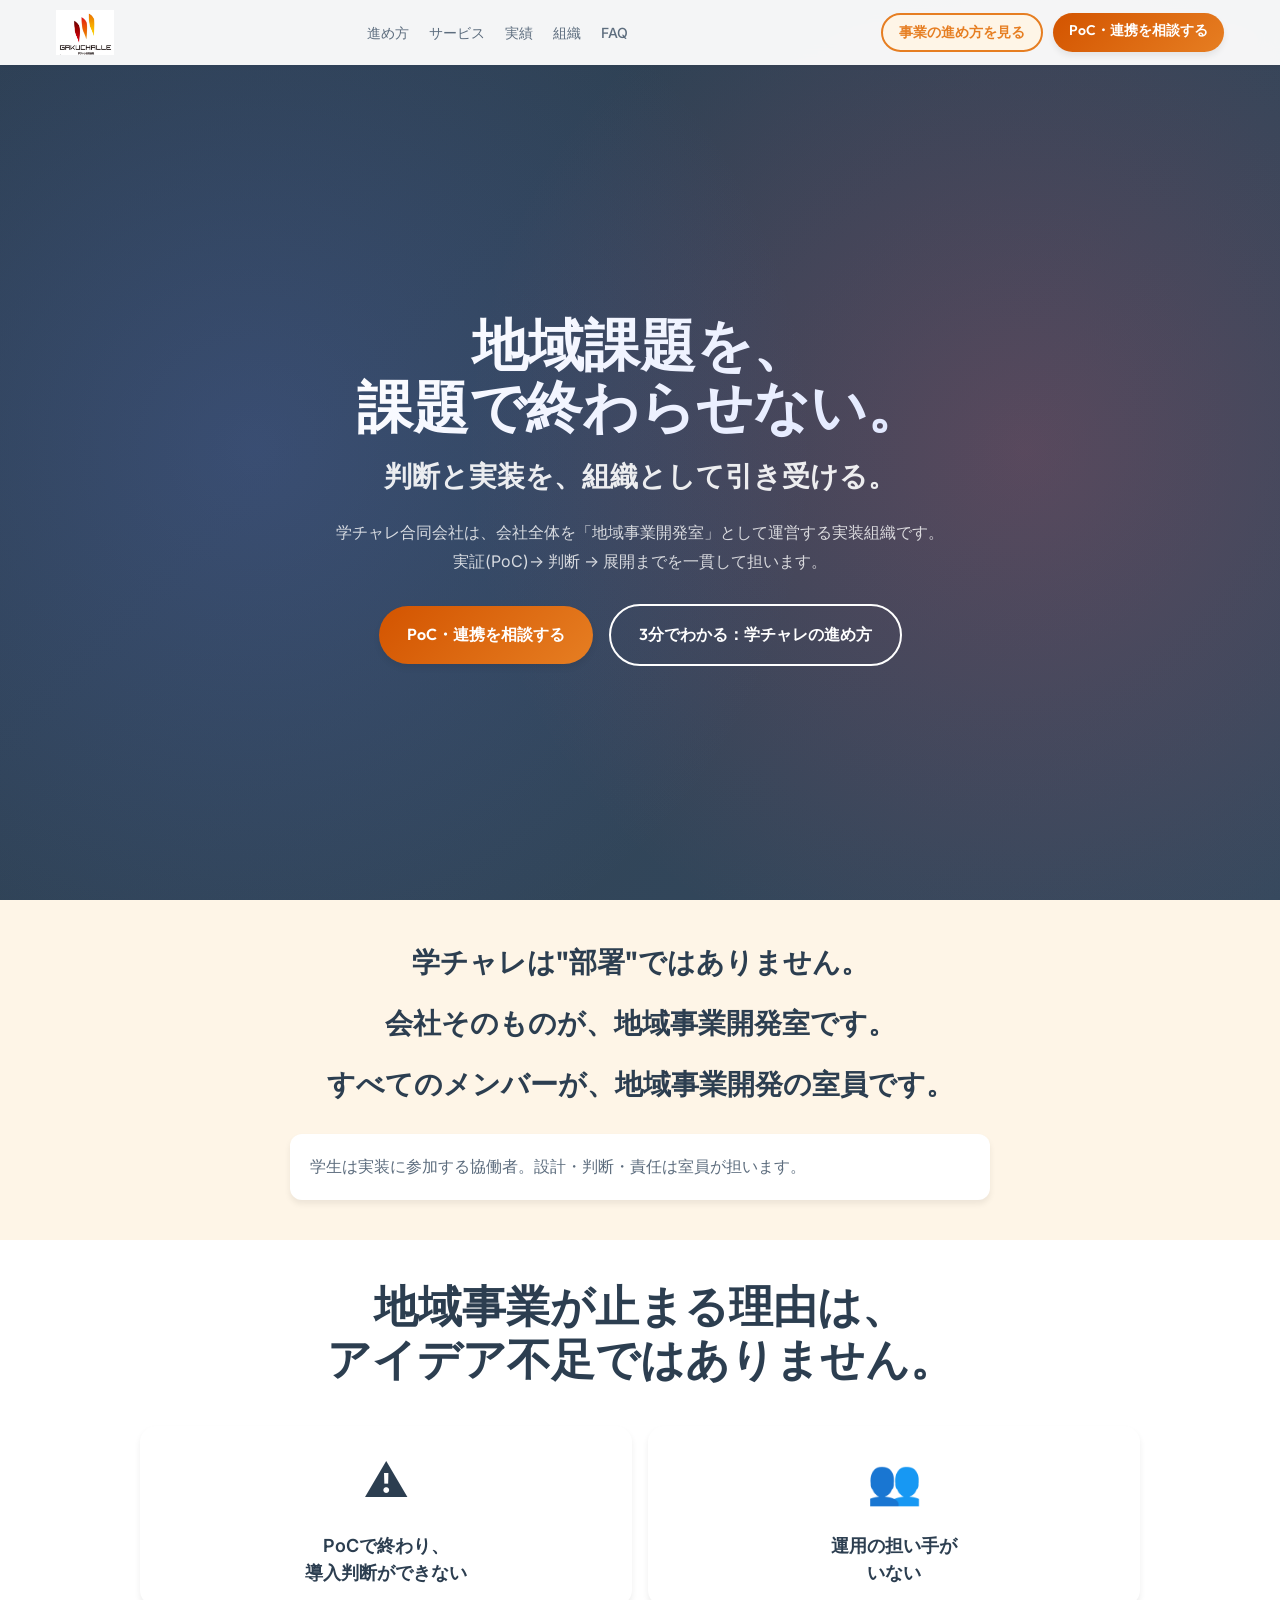
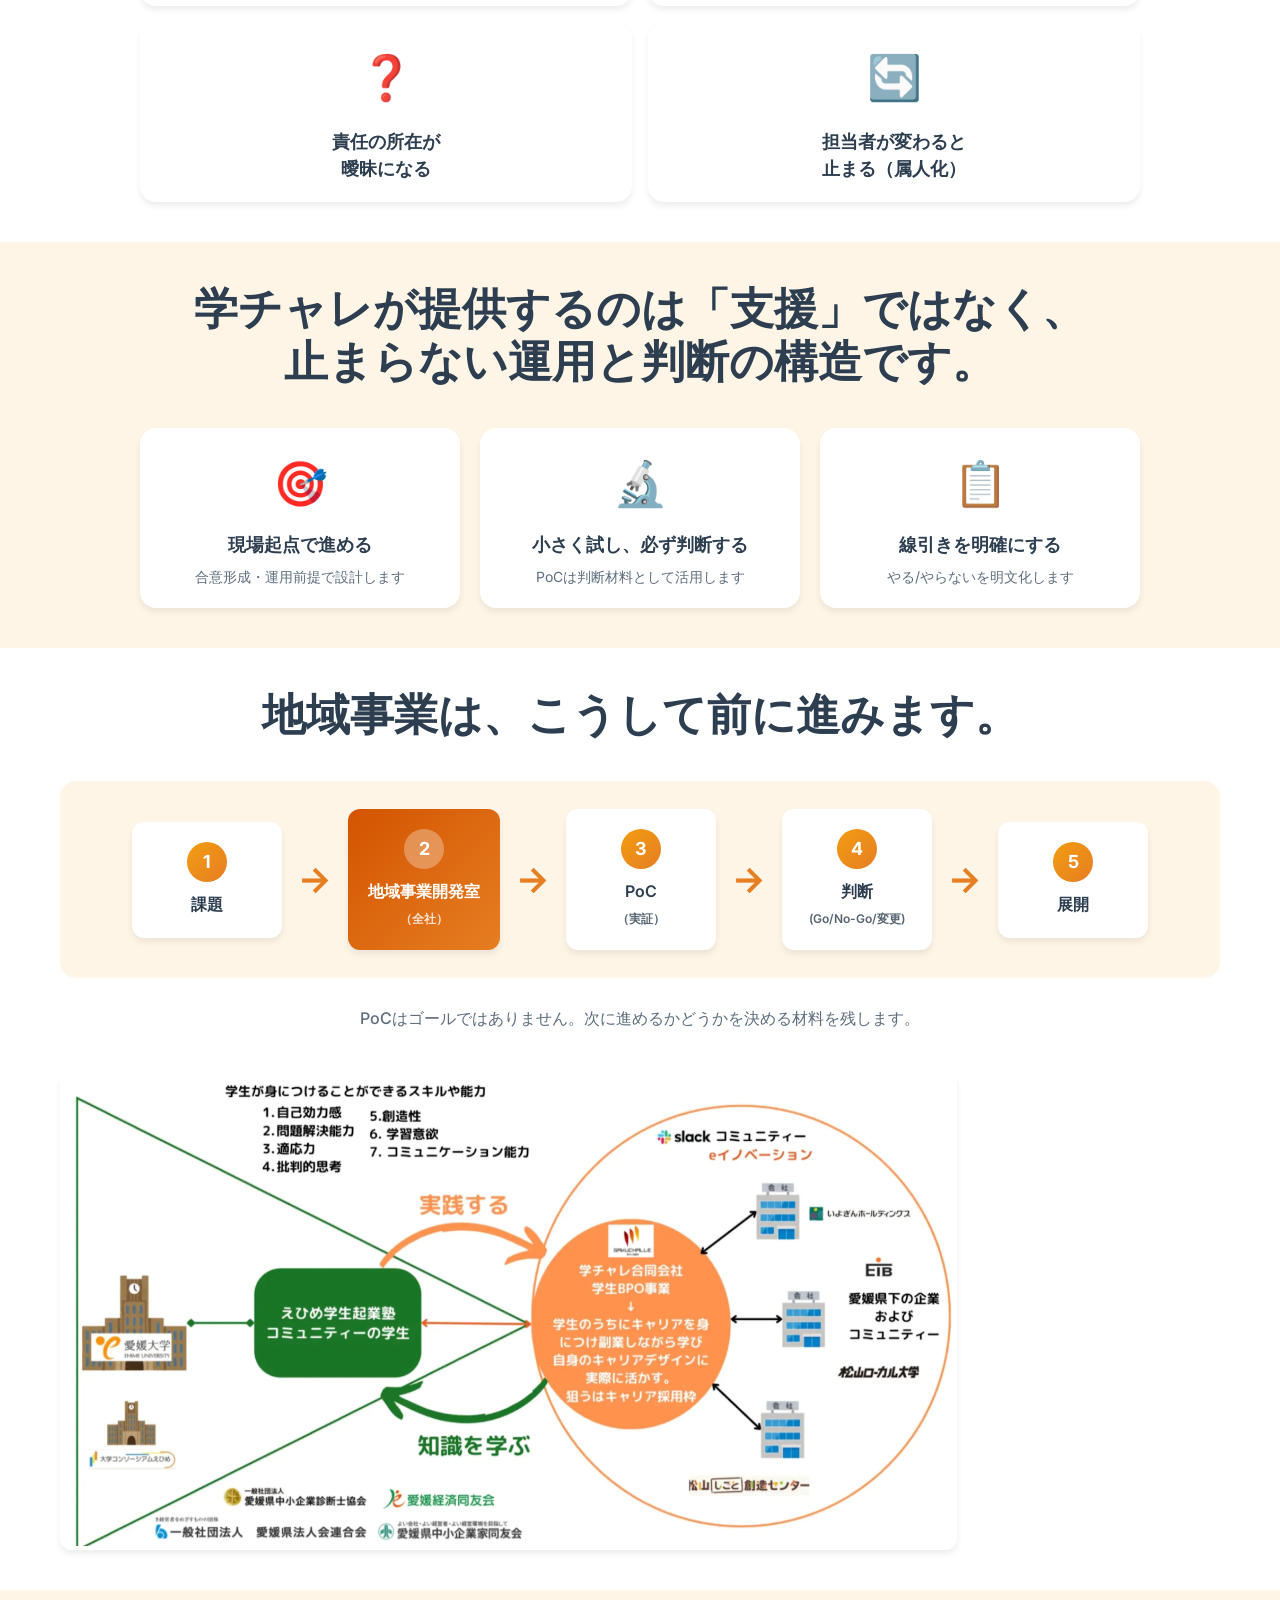
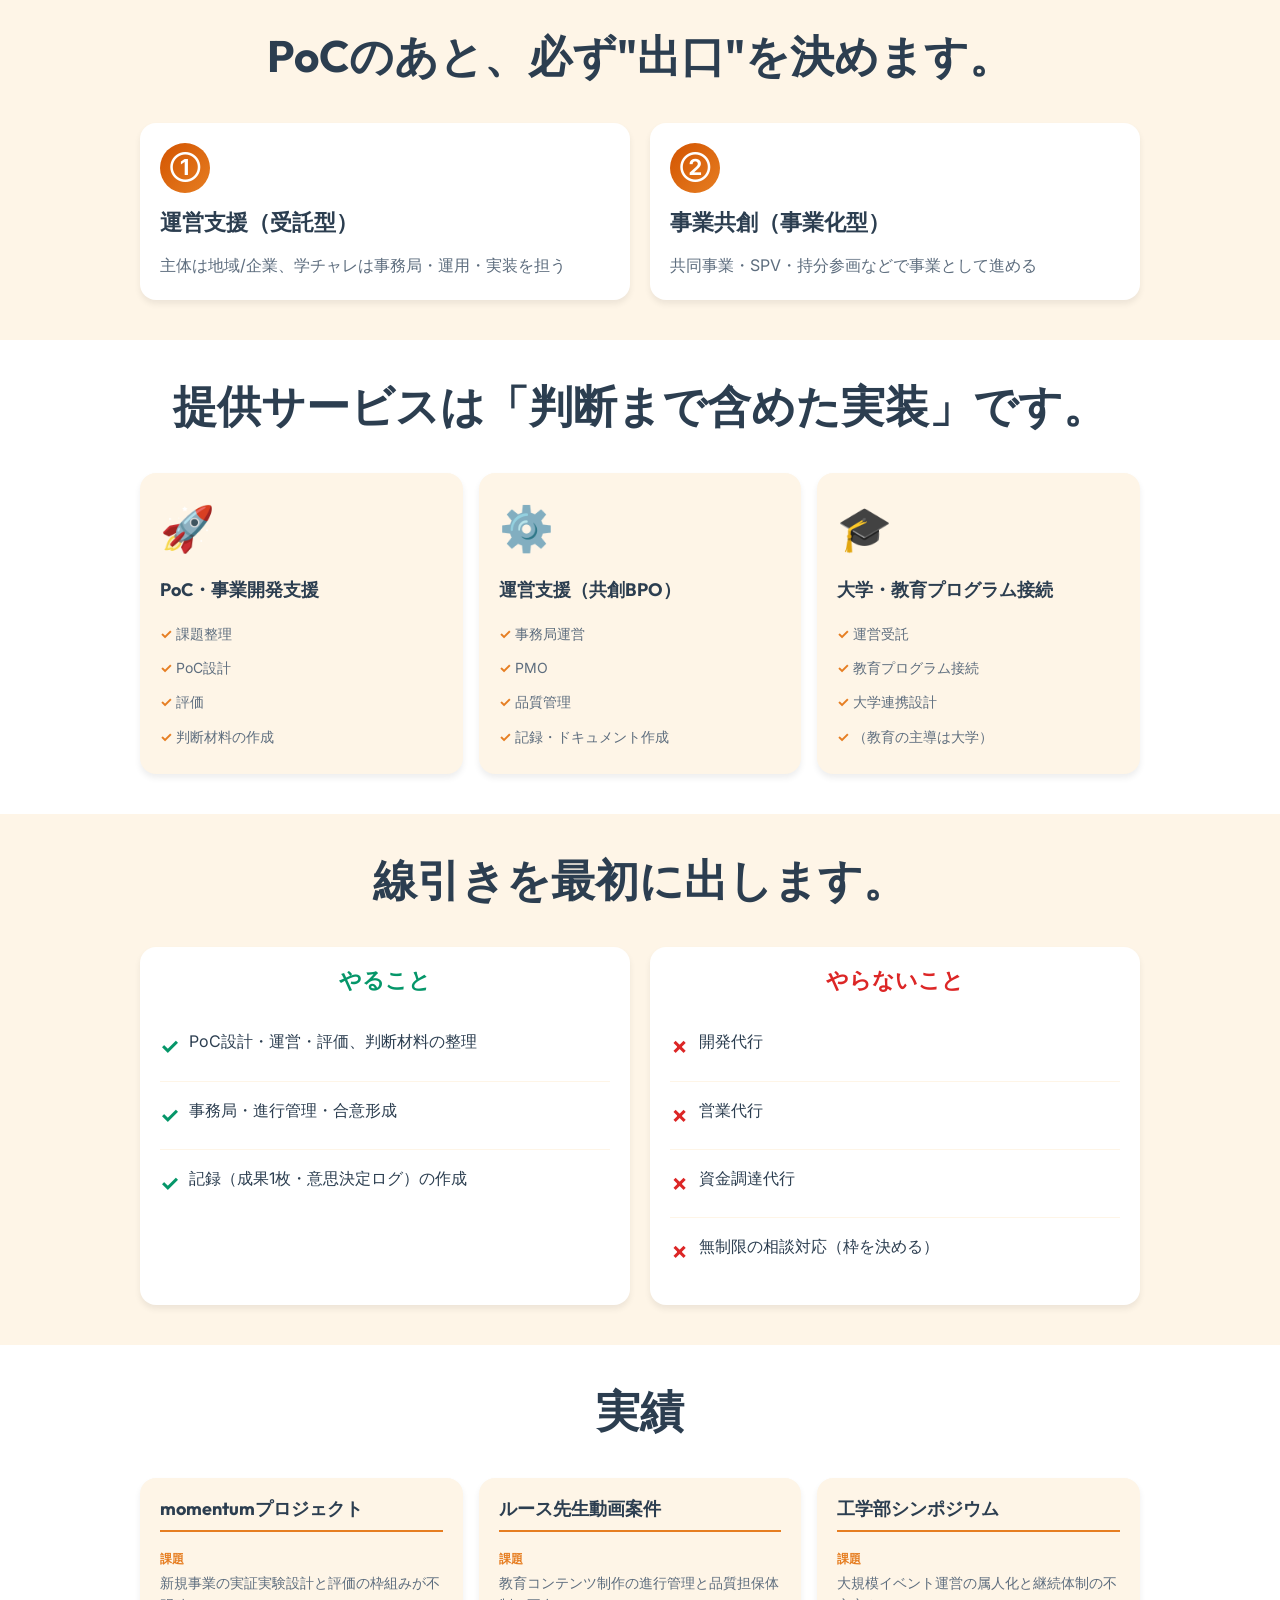
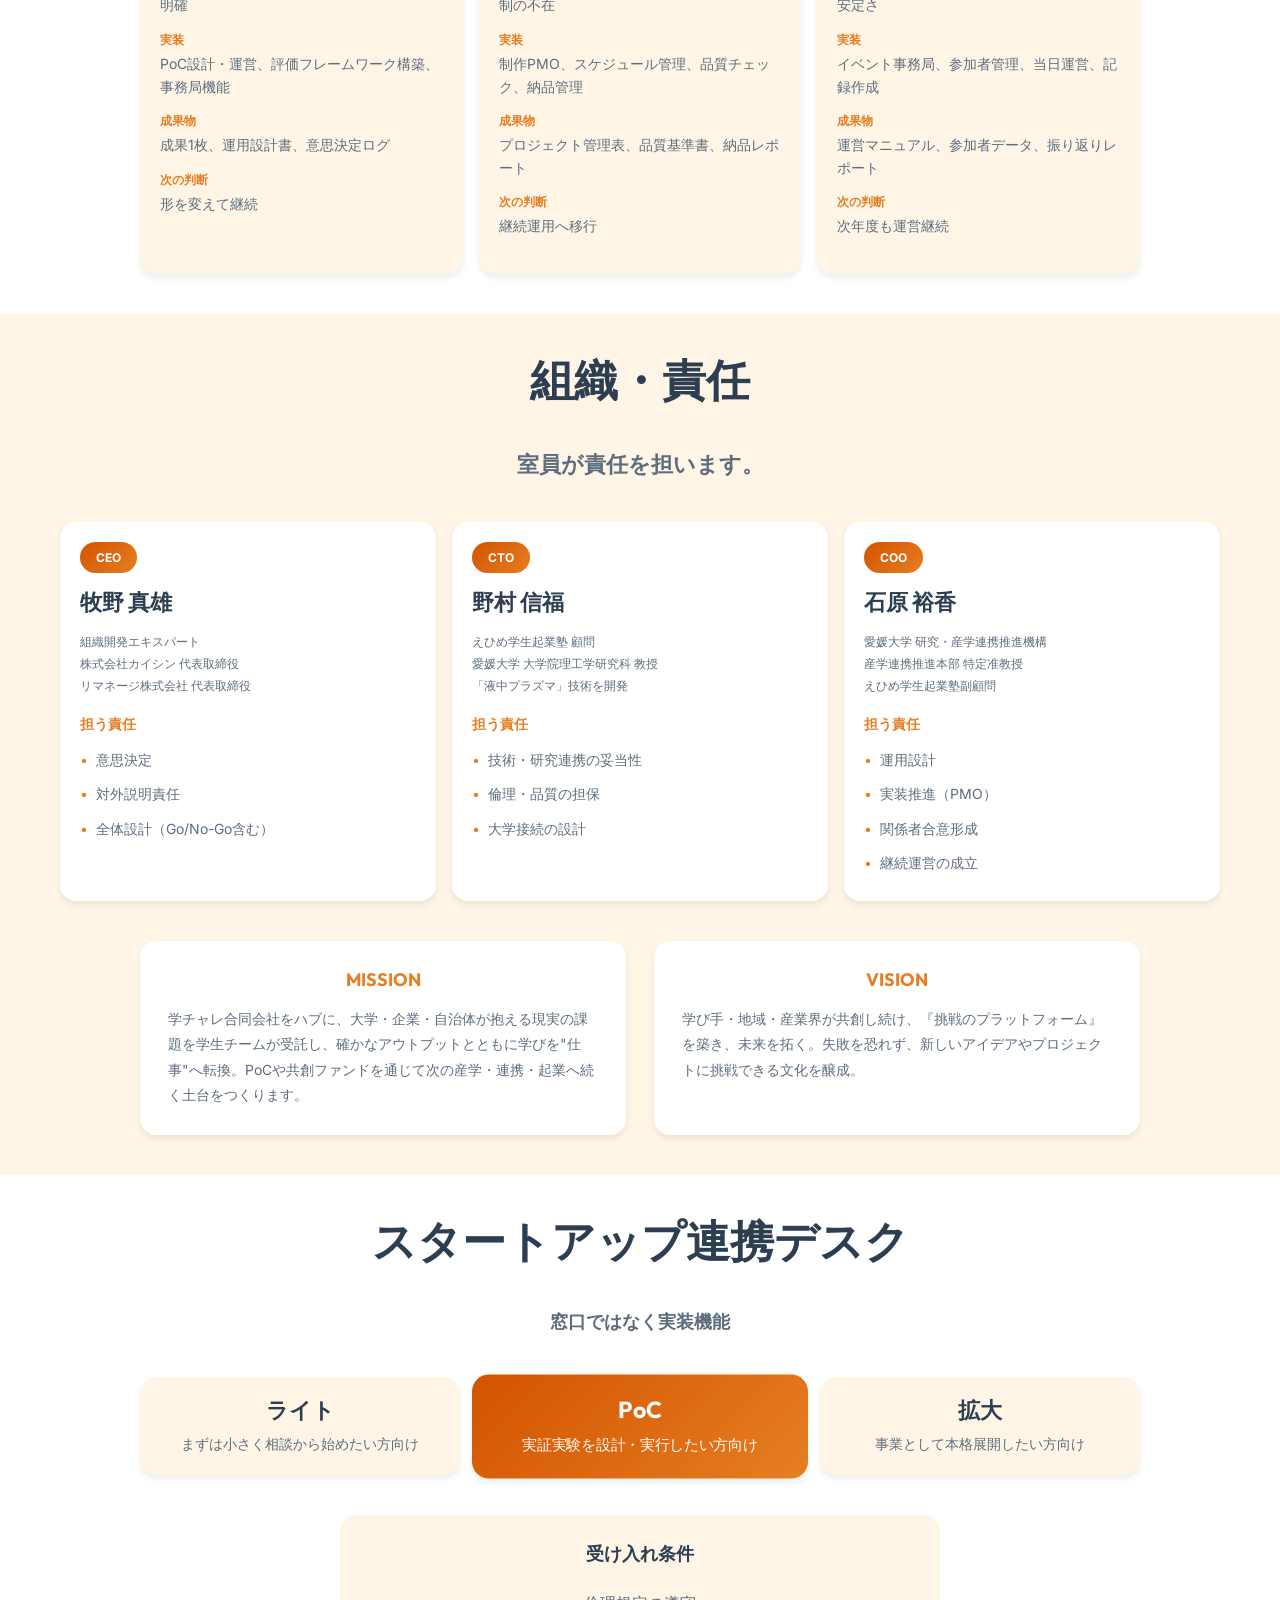
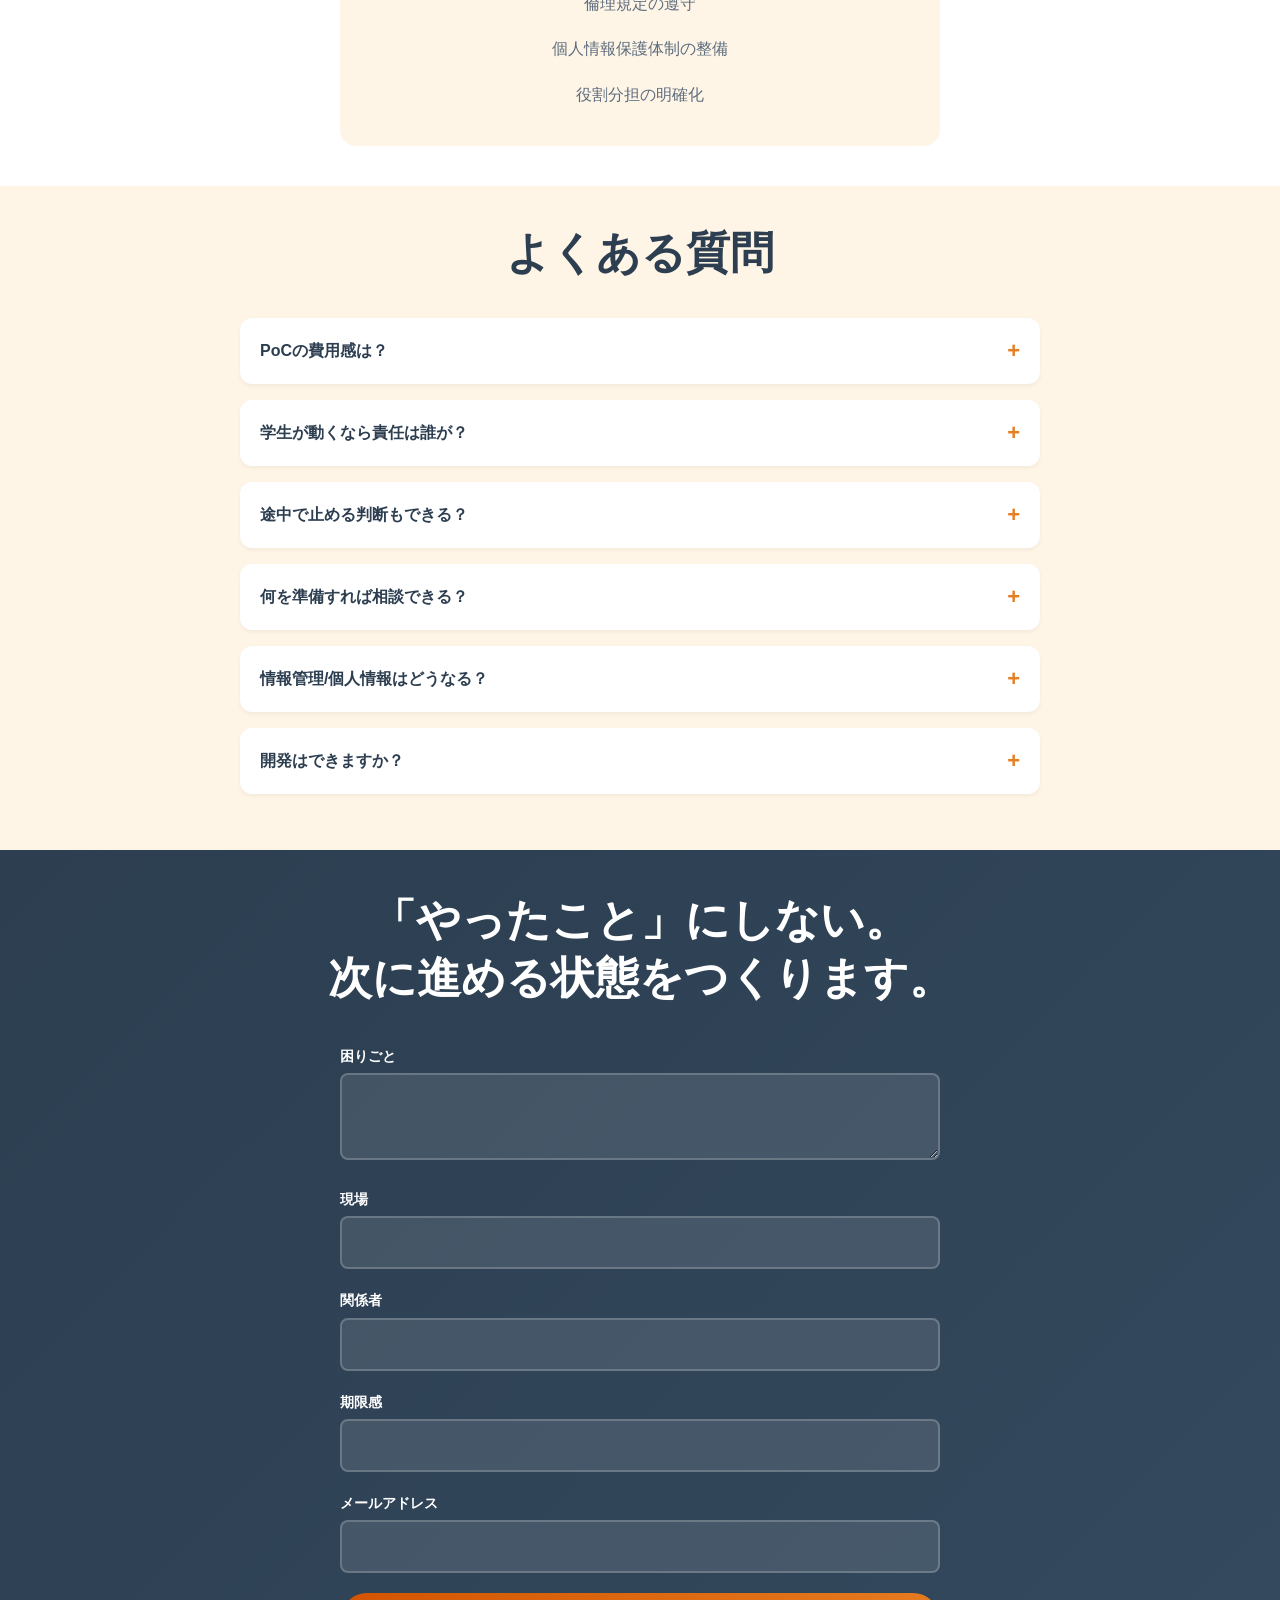
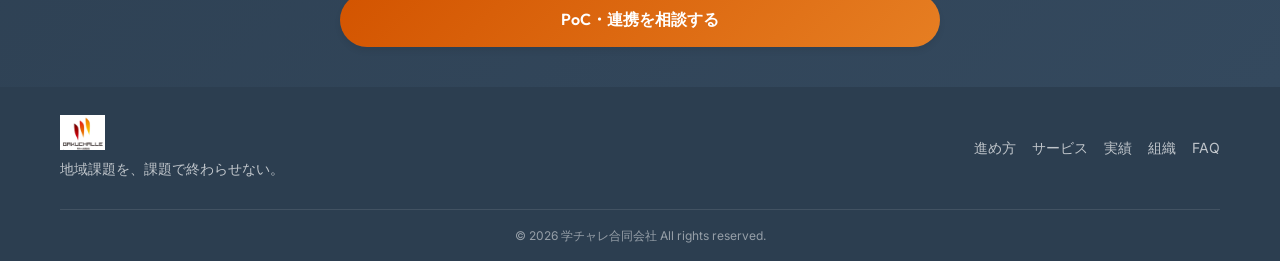
==== index.html @ db39cd9f "first commit" ====
<!DOCTYPE html>
<html lang="ja">

<head>
    <meta charset="UTF-8">
    <meta name="viewport" content="width=device-width, initial-scale=1.0">
    <meta name="description" content="地域課題を、課題で終わらせない。判断と実装を、組織として引き受ける。学チャレ合同会社は、会社全体を「地域事業開発室」として運営する実装組織です。">
    <meta name="keywords" content="地域事業開発, PoC, 実証実験, 事業共創, 学チャレ合同会社">

    <!-- Open Graph -->
    <meta property="og:title" content="学チャレ合同会社 - 地域課題を、課題で終わらせない。">
    <meta property="og:description" content="判断と実装を、組織として引き受ける。実証(PoC)→判断→展開までを一貫して担います。">
    <meta property="og:type" content="website">

    <title>学チャレ合同会社 - 地域課題を、課題で終わらせない</title>

    <!-- Google Fonts -->
    <link rel="preconnect" href="https://fonts.googleapis.com">
    <link rel="preconnect" href="https://fonts.gstatic.com" crossorigin>
    <link
        href="https://fonts.googleapis.com/css2?family=Outfit:wght@400;600;700;800&family=Inter:wght@400;500;600;700&display=swap"
        rel="stylesheet">

    <link rel="stylesheet" href="styles.css">
</head>

<body>
    <!-- Section A: Header -->
    <header id="header" class="header">
        <div class="container header-content">
            <div class="logo">
                <img src="media/スクリーンショット 2026-01-29 153035.png" alt="学チャレ合同会社ロゴ" style="height: 45px; width: auto;">
            </div>

            <nav class="nav" id="nav">
                <ul class="nav-list">
                    <li><a href="#flow" class="nav-link">進め方</a></li>
                    <li><a href="#services" class="nav-link">サービス</a></li>
                    <li><a href="#cases" class="nav-link">実績</a></li>
                    <li><a href="#team" class="nav-link">組織</a></li>
                    <li><a href="#faq" class="nav-link">FAQ</a></li>
                </ul>
            </nav>

            <div class="header-cta">
                <a href="#contact" class="btn btn-secondary">事業の進め方を見る</a>
                <a href="#contact" class="btn btn-primary">PoC・連携を相談する</a>
            </div>

            <button class="mobile-menu-toggle" id="mobileMenuToggle" aria-label="メニュー">
                <span></span>
                <span></span>
                <span></span>
            </button>
        </div>
    </header>

    <main>
        <!-- Section B: Hero -->
        <section id="hero" class="hero">
            <div class="hero-background"></div>
            <div class="container hero-content">
                <div class="hero-text">
                    <h2 class="hero-catch">地域課題を、<br>課題で終わらせない。</h2>
                    <p class="hero-subcatch">判断と実装を、組織として引き受ける。</p>
                    <p class="hero-description">
                        学チャレ合同会社は、会社全体を「地域事業開発室」として運営する実装組織です。<br>
                        実証(PoC)→ 判断 → 展開までを一貫して担います。
                    </p>
                    <div class="hero-cta">
                        <a href="#contact" class="btn btn-primary btn-large">PoC・連携を相談する</a>
                        <a href="#flow" class="btn btn-outline btn-large">3分でわかる：学チャレの進め方</a>
                    </div>
                </div>
            </div>
        </section>

        <!-- Section C: まず誤解を潰す -->
        <section id="clarification" class="clarification">
            <div class="container">
                <div class="clarification-block">
                    <p class="clarification-line">学チャレは"部署"ではありません。</p>
                    <p class="clarification-line">会社そのものが、地域事業開発室です。</p>
                    <p class="clarification-line">すべてのメンバーが、地域事業開発の室員です。</p>
                </div>
                <div class="clarification-note">
                    <p>学生は実装に参加する協働者。設計・判断・責任は室員が担います。</p>
                </div>
            </div>
        </section>

        <!-- Section D: 課題共感 -->
        <section id="problems" class="problems">
            <div class="container">
                <h2 class="section-title">地域事業が止まる理由は、<br>アイデア不足ではありません。</h2>
                <div class="problems-grid">
                    <div class="problem-card">
                        <div class="problem-icon">⚠️</div>
                        <p class="problem-text">PoCで終わり、<br>導入判断ができない</p>
                    </div>
                    <div class="problem-card">
                        <div class="problem-icon">👥</div>
                        <p class="problem-text">運用の担い手が<br>いない</p>
                    </div>
                    <div class="problem-card">
                        <div class="problem-icon">❓</div>
                        <p class="problem-text">責任の所在が<br>曖昧になる</p>
                    </div>
                    <div class="problem-card">
                        <div class="problem-icon">🔄</div>
                        <p class="problem-text">担当者が変わると<br>止まる（属人化）</p>
                    </div>
                </div>
            </div>
        </section>

        <!-- Section E: 解決策 -->
        <section id="solution" class="solution">
            <div class="container">
                <h2 class="section-title">学チャレが提供するのは「支援」ではなく、<br>止まらない運用と判断の構造です。</h2>
                <div class="solution-grid">
                    <div class="solution-card">
                        <div class="solution-icon">🎯</div>
                        <h3 class="solution-title">現場起点で進める</h3>
                        <p class="solution-text">合意形成・運用前提で設計します</p>
                    </div>
                    <div class="solution-card">
                        <div class="solution-icon">🔬</div>
                        <h3 class="solution-title">小さく試し、必ず判断する</h3>
                        <p class="solution-text">PoCは判断材料として活用します</p>
                    </div>
                    <div class="solution-card">
                        <div class="solution-icon">📋</div>
                        <h3 class="solution-title">線引きを明確にする</h3>
                        <p class="solution-text">やる/やらないを明文化します</p>
                    </div>
                </div>
            </div>
        </section>

        <!-- Section F: 事業フロー -->
        <section id="flow" class="flow">
            <div class="container">
                <h2 class="section-title">地域事業は、こうして前に進みます。</h2>
                <div class="flow-diagram">
                    <div class="flow-step">
                        <div class="flow-step-number">1</div>
                        <div class="flow-step-label">課題</div>
                    </div>
                    <div class="flow-arrow">→</div>
                    <div class="flow-step flow-step-highlight">
                        <div class="flow-step-number">2</div>
                        <div class="flow-step-label">地域事業開発室<br><span class="flow-step-sublabel">（全社）</span></div>
                    </div>
                    <div class="flow-arrow">→</div>
                    <div class="flow-step">
                        <div class="flow-step-number">3</div>
                        <div class="flow-step-label">PoC<br><span class="flow-step-sublabel">（実証）</span></div>
                    </div>
                    <div class="flow-arrow">→</div>
                    <div class="flow-step">
                        <div class="flow-step-number">4</div>
                        <div class="flow-step-label">判断<br><span class="flow-step-sublabel">(Go/No-Go/変更)</span></div>
                    </div>
                    <div class="flow-arrow">→</div>
                    <div class="flow-step">
                        <div class="flow-step-number">5</div>
                        <div class="flow-step-label">展開</div>
                    </div>
                </div>
                <p class="flow-note">PoCはゴールではありません。次に進めるかどうかを決める材料を残します。</p>

                <!-- ビジネスモデル図 -->
                <div style="margin-top: 2.5rem;">
                    <img src="media/スクリーンショット 2026-01-29 153024.png" alt="学チャレビジネスモデル図"
                        style="max-width: 100%; height: auto; border-radius: 12px; box-shadow: var(--shadow-md);">
                </div>
            </div>
        </section>

        <!-- Section G: 展開の2つの出口 -->
        <section id="exits" class="exits">
            <div class="container">
                <h2 class="section-title">PoCのあと、必ず"出口"を決めます。</h2>
                <div class="exits-grid">
                    <div class="exit-card">
                        <div class="exit-number">①</div>
                        <h3 class="exit-title">運営支援（受託型）</h3>
                        <p class="exit-description">主体は地域/企業、学チャレは事務局・運用・実装を担う</p>
                    </div>
                    <div class="exit-card">
                        <div class="exit-number">②</div>
                        <h3 class="exit-title">事業共創（事業化型）</h3>
                        <p class="exit-description">共同事業・SPV・持分参画などで事業として進める</p>
                    </div>
                </div>
            </div>
        </section>

        <!-- Section H: 提供サービス -->
        <section id="services" class="services">
            <div class="container">
                <h2 class="section-title">提供サービスは「判断まで含めた実装」です。</h2>
                <div class="services-grid">
                    <div class="service-card">
                        <div class="service-icon">🚀</div>
                        <h3 class="service-title">PoC・事業開発支援</h3>
                        <ul class="service-list">
                            <li>課題整理</li>
                            <li>PoC設計</li>
                            <li>評価</li>
                            <li>判断材料の作成</li>
                        </ul>
                    </div>
                    <div class="service-card">
                        <div class="service-icon">⚙️</div>
                        <h3 class="service-title">運営支援（共創BPO）</h3>
                        <ul class="service-list">
                            <li>事務局運営</li>
                            <li>PMO</li>
                            <li>品質管理</li>
                            <li>記録・ドキュメント作成</li>
                        </ul>
                    </div>
                    <div class="service-card">
                        <div class="service-icon">🎓</div>
                        <h3 class="service-title">大学・教育プログラム接続</h3>
                        <ul class="service-list">
                            <li>運営受託</li>
                            <li>教育プログラム接続</li>
                            <li>大学連携設計</li>
                            <li>（教育の主導は大学）</li>
                        </ul>
                    </div>
                </div>
            </div>
        </section>

        <!-- Section I: やる/やらない -->
        <section id="boundaries" class="boundaries">
            <div class="container">
                <h2 class="section-title">線引きを最初に出します。</h2>
                <div class="boundaries-grid">
                    <div class="boundary-column boundary-do">
                        <h3 class="boundary-title">やること</h3>
                        <ul class="boundary-list">
                            <li>
                                <span class="check">✓</span>
                                <span>PoC設計・運営・評価、判断材料の整理</span>
                            </li>
                            <li>
                                <span class="check">✓</span>
                                <span>事務局・進行管理・合意形成</span>
                            </li>
                            <li>
                                <span class="check">✓</span>
                                <span>記録（成果1枚・意思決定ログ）の作成</span>
                            </li>
                        </ul>
                    </div>
                    <div class="boundary-column boundary-dont">
                        <h3 class="boundary-title">やらないこと</h3>
                        <ul class="boundary-list">
                            <li>
                                <span class="cross">✗</span>
                                <span>開発代行</span>
                            </li>
                            <li>
                                <span class="cross">✗</span>
                                <span>営業代行</span>
                            </li>
                            <li>
                                <span class="cross">✗</span>
                                <span>資金調達代行</span>
                            </li>
                            <li>
                                <span class="cross">✗</span>
                                <span>無制限の相談対応（枠を決める）</span>
                            </li>
                        </ul>
                    </div>
                </div>
            </div>
        </section>

        <!-- Section J: 実績 -->
        <section id="cases" class="cases">
            <div class="container">
                <h2 class="section-title">実績</h2>
                <div class="cases-grid">
                    <div class="case-card">
                        <h3 class="case-title">momentumプロジェクト</h3>
                        <div class="case-section">
                            <h4 class="case-label">課題</h4>
                            <p>新規事業の実証実験設計と評価の枠組みが不明確</p>
                        </div>
                        <div class="case-section">
                            <h4 class="case-label">実装</h4>
                            <p>PoC設計・運営、評価フレームワーク構築、事務局機能</p>
                        </div>
                        <div class="case-section">
                            <h4 class="case-label">成果物</h4>
                            <p>成果1枚、運用設計書、意思決定ログ</p>
                        </div>
                        <div class="case-section">
                            <h4 class="case-label">次の判断</h4>
                            <p>形を変えて継続</p>
                        </div>
                    </div>

                    <div class="case-card">
                        <h3 class="case-title">ルース先生動画案件</h3>
                        <div class="case-section">
                            <h4 class="case-label">課題</h4>
                            <p>教育コンテンツ制作の進行管理と品質担保体制の不在</p>
                        </div>
                        <div class="case-section">
                            <h4 class="case-label">実装</h4>
                            <p>制作PMO、スケジュール管理、品質チェック、納品管理</p>
                        </div>
                        <div class="case-section">
                            <h4 class="case-label">成果物</h4>
                            <p>プロジェクト管理表、品質基準書、納品レポート</p>
                        </div>
                        <div class="case-section">
                            <h4 class="case-label">次の判断</h4>
                            <p>継続運用へ移行</p>
                        </div>
                    </div>

                    <div class="case-card">
                        <h3 class="case-title">工学部シンポジウム</h3>
                        <div class="case-section">
                            <h4 class="case-label">課題</h4>
                            <p>大規模イベント運営の属人化と継続体制の不安定さ</p>
                        </div>
                        <div class="case-section">
                            <h4 class="case-label">実装</h4>
                            <p>イベント事務局、参加者管理、当日運営、記録作成</p>
                        </div>
                        <div class="case-section">
                            <h4 class="case-label">成果物</h4>
                            <p>運営マニュアル、参加者データ、振り返りレポート</p>
                        </div>
                        <div class="case-section">
                            <h4 class="case-label">次の判断</h4>
                            <p>次年度も運営継続</p>
                        </div>
                    </div>
                </div>
            </div>
        </section>

        <!-- Section K: 組織・責任 -->
        <section id="team" class="team">
            <div class="container">
                <h2 class="section-title">組織・責任</h2>
                <p class="team-intro">室員が責任を担います。</p>

                <div class="team-grid">
                    <div class="team-card">
                        <div class="team-role">CEO</div>
                        <h3 class="team-name">牧野 真雄</h3>
                        <p class="team-affiliation">組織開発エキスパート<br>株式会社カイシン 代表取締役<br>リマネージ株式会社 代表取締役</p>
                        <div class="team-responsibility">
                            <h4>担う責任</h4>
                            <ul>
                                <li>意思決定</li>
                                <li>対外説明責任</li>
                                <li>全体設計（Go/No-Go含む）</li>
                            </ul>
                        </div>
                    </div>

                    <div class="team-card">
                        <div class="team-role">CTO</div>
                        <h3 class="team-name">野村 信福</h3>
                        <p class="team-affiliation">えひめ学生起業塾 顧問<br>愛媛大学 大学院理工学研究科 教授<br>「液中プラズマ」技術を開発</p>
                        <div class="team-responsibility">
                            <h4>担う責任</h4>
                            <ul>
                                <li>技術・研究連携の妥当性</li>
                                <li>倫理・品質の担保</li>
                                <li>大学接続の設計</li>
                            </ul>
                        </div>
                    </div>

                    <div class="team-card">
                        <div class="team-role">COO</div>
                        <h3 class="team-name">石原 裕香</h3>
                        <p class="team-affiliation">愛媛大学 研究・産学連携推進機構<br>産学連携推進本部 特定准教授<br>えひめ学生起業塾副顧問</p>
                        <div class="team-responsibility">
                            <h4>担う責任</h4>
                            <ul>
                                <li>運用設計</li>
                                <li>実装推進（PMO）</li>
                                <li>関係者合意形成</li>
                                <li>継続運営の成立</li>
                            </ul>
                        </div>
                    </div>
                </div>

                <div class="mission-vision">
                    <div class="mv-card">
                        <h3 class="mv-title">MISSION</h3>
                        <p class="mv-text">
                            学チャレ合同会社をハブに、大学・企業・自治体が抱える現実の課題を学生チームが受託し、確かなアウトプットとともに学びを"仕事"へ転換。PoCや共創ファンドを通じて次の産学・連携・起業へ続く土台をつくります。
                        </p>
                    </div>
                    <div class="mv-card">
                        <h3 class="mv-title">VISION</h3>
                        <p class="mv-text">学び手・地域・産業界が共創し続け、『挑戦のプラットフォーム』を築き、未来を拓く。失敗を恐れず、新しいアイデアやプロジェクトに挑戦できる文化を醸成。</p>
                    </div>
                </div>
            </div>
        </section>

        <!-- Section L: スタートアップ連携デスク -->
        <section id="startup-desk" class="startup-desk">
            <div class="container">
                <h2 class="section-title">スタートアップ連携デスク</h2>
                <p class="desk-intro">窓口ではなく実装機能</p>

                <div class="packages-grid">
                    <div class="package-card">
                        <h3 class="package-title">ライト</h3>
                        <p class="package-description">まずは小さく相談から始めたい方向け</p>
                    </div>
                    <div class="package-card package-featured">
                        <h3 class="package-title">PoC</h3>
                        <p class="package-description">実証実験を設計・実行したい方向け</p>
                    </div>
                    <div class="package-card">
                        <h3 class="package-title">拡大</h3>
                        <p class="package-description">事業として本格展開したい方向け</p>
                    </div>
                </div>

                <div class="desk-conditions">
                    <h3 class="conditions-title">受け入れ条件</h3>
                    <ul class="conditions-list">
                        <li>倫理規定の遵守</li>
                        <li>個人情報保護体制の整備</li>
                        <li>役割分担の明確化</li>
                    </ul>
                </div>
            </div>
        </section>

        <!-- Section M: FAQ -->
        <section id="faq" class="faq">
            <div class="container">
                <h2 class="section-title">よくある質問</h2>
                <div class="faq-list">
                    <div class="faq-item">
                        <button class="faq-question">
                            <span>PoCの費用感は？</span>
                            <span class="faq-toggle">+</span>
                        </button>
                        <div class="faq-answer">
                            <p>まずは2週間のライトプランから始めることをおすすめしています。具体的な費用は案件の規模や内容によって異なりますので、お気軽にご相談ください。</p>
                        </div>
                    </div>

                    <div class="faq-item">
                        <button class="faq-question">
                            <span>学生が動くなら責任は誰が？</span>
                            <span class="faq-toggle">+</span>
                        </button>
                        <div class="faq-answer">
                            <p>室員が責任を担います。学生は実装に参加する協働者であり、設計・判断・対外的な責任はすべて室員（代表社員を含む）が負います。</p>
                        </div>
                    </div>

                    <div class="faq-item">
                        <button class="faq-question">
                            <span>途中で止める判断もできる？</span>
                            <span class="faq-toggle">+</span>
                        </button>
                        <div class="faq-answer">
                            <p>むしろ止めるのも価値のある判断です。PoCは「やる/やらない」を決めるための材料を残すプロセスです。途中で中止する判断も、次に進む判断と同じく重要視しています。</p>
                        </div>
                    </div>

                    <div class="faq-item">
                        <button class="faq-question">
                            <span>何を準備すれば相談できる？</span>
                            <span class="faq-toggle">+</span>
                        </button>
                        <div class="faq-answer">
                            <p>困りごと、現場の状況、関係者、期限感の4点があれば十分です。完璧な資料は不要です。まずは現状をお聞かせください。</p>
                        </div>
                    </div>

                    <div class="faq-item">
                        <button class="faq-question">
                            <span>情報管理/個人情報はどうなる？</span>
                            <span class="faq-toggle">+</span>
                        </button>
                        <div class="faq-answer">
                            <p>プロジェクト開始前に情報管理ルールを整備することを前提としています。NDAの締結、個人情報保護体制の確認など、適切な管理体制を構築します。</p>
                        </div>
                    </div>

                    <div class="faq-item">
                        <button class="faq-question">
                            <span>開発はできますか？</span>
                            <span class="faq-toggle">+</span>
                        </button>
                        <div class="faq-answer">
                            <p>開発代行は行っていません。ただし、必要に応じて信頼できる開発パートナーとの連携をサポートします。私たちの強みは判断と実装の構造を作ることです。</p>
                        </div>
                    </div>
                </div>
            </div>
        </section>

        <!-- Section N: 最終CTA -->
        <section id="contact" class="final-cta">
            <div class="container">
                <h2 class="final-cta-title">「やったこと」にしない。<br>次に進める状態をつくります。</h2>

                <form class="contact-form" id="contactForm">
                    <div class="form-group">
                        <label for="issue">困りごと</label>
                        <textarea id="issue" name="issue" rows="3" required></textarea>
                    </div>

                    <div class="form-group">
                        <label for="field">現場</label>
                        <input type="text" id="field" name="field" required>
                    </div>

                    <div class="form-group">
                        <label for="stakeholders">関係者</label>
                        <input type="text" id="stakeholders" name="stakeholders" required>
                    </div>

                    <div class="form-group">
                        <label for="timeline">期限感</label>
                        <input type="text" id="timeline" name="timeline" required>
                    </div>

                    <div class="form-group">
                        <label for="email">メールアドレス</label>
                        <input type="email" id="email" name="email" required>
                    </div>

                    <button type="submit" class="btn btn-primary btn-large btn-full">PoC・連携を相談する</button>
                </form>
            </div>
        </section>
    </main>

    <!-- Footer -->
    <footer class="footer">
        <div class="container">
            <div class="footer-content">
                <div class="footer-brand">
                    <img src="media/スクリーンショット 2026-01-29 153035.png" alt="学チャレ合同会社ロゴ"
                        style="height: 35px; width: auto; margin-bottom: 0.5rem;">
                    <p>地域課題を、課題で終わらせない。</p>
                </div>
                <div class="footer-links">
                    <a href="#flow">進め方</a>
                    <a href="#services">サービス</a>
                    <a href="#cases">実績</a>
                    <a href="#team">組織</a>
                    <a href="#faq">FAQ</a>
                </div>
            </div>
            <div class="footer-bottom">
                <p>&copy; 2026 学チャレ合同会社 All rights reserved.</p>
            </div>
        </div>
    </footer>

    <script src="script.js"></script>
</body>

</html>
---- styles.css ----
/* ========================================
   Design System & CSS Variables
   ======================================== */
:root {
    /* Colors - Orange Theme (3 shades) */
    --dark-orange: #d35400;
    /* 濃いオレンジ */
    --normal-orange: #e67e22;
    /* 普通のオレンジ */
    --light-orange: #f39c12;
    /* 薄いオレンジ */

    --primary-gradient: linear-gradient(135deg, #d35400 0%, #e67e22 100%);
    --secondary-gradient: linear-gradient(135deg, #e67e22 0%, #f39c12 100%);
    --accent-gradient: linear-gradient(135deg, #f39c12 0%, #e67e22 100%);
    --dark-gradient: linear-gradient(135deg, #2c3e50 0%, #34495e 100%);

    --primary-color: #e67e22;
    --primary-dark: #d35400;
    --secondary-color: #f39c12;
    --accent-color: #e67e22;

    --text-primary: #2c3e50;
    --text-secondary: #5d6d7e;
    --text-light: #95a5a6;
    --text-white: #ffffff;

    --bg-primary: #ffffff;
    --bg-secondary: #fef5e7;
    /* 薄いオレンジ背景 */
    --bg-dark: #2c3e50;
    --bg-glass: rgba(255, 255, 255, 0.1);

    /* Spacing - Compact */
    --spacing-xs: 0.375rem;
    /* 6px (was 8px) */
    --spacing-sm: 0.625rem;
    /* 10px (was 16px) */
    --spacing-md: 1rem;
    /* 16px (was 24px) */
    --spacing-lg: 1.25rem;
    /* 20px (was 32px) */
    --spacing-xl: 1.75rem;
    /* 28px (was 48px) */
    --spacing-2xl: 2.5rem;
    /* 40px (was 64px) */
    --spacing-3xl: 3.5rem;
    /* 56px (was 96px) */

    /* Typography - Compact */
    --font-primary: 'Outfit', sans-serif;
    --font-secondary: 'Inter', sans-serif;

    --font-size-xs: 0.75rem;
    /* 12px (was 14px) */
    --font-size-sm: 0.875rem;
    /* 14px (was 16px) */
    --font-size-md: 1rem;
    /* 16px (was 18px) */
    --font-size-lg: 1.125rem;
    /* 18px (was 20px) */
    --font-size-xl: 1.375rem;
    /* 22px (was 24px) */
    --font-size-2xl: 1.75rem;
    /* 28px (was 32px) */
    --font-size-3xl: 2.25rem;
    /* 36px (was 40px) */
    --font-size-4xl: 2.75rem;
    /* 44px (was 48px) */
    --font-size-5xl: 3.5rem;
    /* 56px (was 64px) */

    /* Shadows */
    --shadow-sm: 0 2px 4px rgba(0, 0, 0, 0.05);
    --shadow-md: 0 4px 6px rgba(0, 0, 0, 0.07);
    --shadow-lg: 0 10px 15px rgba(0, 0, 0, 0.1);
    --shadow-xl: 0 20px 25px rgba(0, 0, 0, 0.15);

    /* Border Radius */
    --radius-sm: 0.375rem;
    --radius-md: 0.5rem;
    --radius-lg: 0.75rem;
    --radius-xl: 1rem;
    --radius-full: 9999px;

    /* Transitions */
    --transition-fast: 150ms ease;
    --transition-base: 300ms ease;
    --transition-slow: 500ms ease;
}

/* ========================================
   Reset & Base Styles
   ======================================== */
* {
    margin: 0;
    padding: 0;
    box-sizing: border-box;
}

html {
    scroll-behavior: smooth;
    font-size: 16px;
}

body {
    font-family: var(--font-secondary);
    color: var(--text-primary);
    background-color: var(--bg-primary);
    line-height: 1.6;
    overflow-x: hidden;
}

h1,
h2,
h3,
h4,
h5,
h6 {
    font-family: var(--font-primary);
    font-weight: 700;
    line-height: 1.2;
}

a {
    text-decoration: none;
    color: inherit;
}

ul {
    list-style: none;
}

img {
    max-width: 100%;
    height: auto;
    display: block;
}

/* ========================================
   Utility Classes
   ======================================== */
.container {
    max-width: 1200px;
    margin: 0 auto;
    padding: 0 var(--spacing-md);
}

@media (min-width: 768px) {
    .container {
        padding: 0 var(--spacing-lg);
    }
}

/* ========================================
   Header (Section A)
   ======================================== */
.header {
    position: fixed;
    top: 0;
    left: 0;
    right: 0;
    z-index: 1000;
    background: rgba(255, 255, 255, 0.95);
    backdrop-filter: blur(10px);
    box-shadow: var(--shadow-sm);
    transition: all var(--transition-base);
}

.header-content {
    display: flex;
    align-items: center;
    justify-content: space-between;
    padding: var(--spacing-sm) var(--spacing-md);
}

.logo-text {
    font-size: var(--font-size-lg);
    font-weight: 800;
    background: var(--primary-gradient);
    -webkit-background-clip: text;
    -webkit-text-fill-color: transparent;
    background-clip: text;
}

.nav-list {
    display: none;
    gap: var(--spacing-lg);
}

@media (min-width: 1024px) {
    .nav-list {
        display: flex;
    }
}

.nav-link {
    font-size: var(--font-size-sm);
    font-weight: 500;
    color: var(--text-secondary);
    transition: color var(--transition-fast);
    position: relative;
}

.nav-link::after {
    content: '';
    position: absolute;
    bottom: -4px;
    left: 0;
    width: 0;
    height: 2px;
    background: var(--primary-gradient);
    transition: width var(--transition-base);
}

.nav-link:hover {
    color: var(--primary-color);
}

.nav-link:hover::after {
    width: 100%;
}

.header-cta {
    display: none;
    gap: var(--spacing-sm);
}

@media (min-width: 768px) {
    .header-cta {
        display: flex;
    }
}

.mobile-menu-toggle {
    display: flex;
    flex-direction: column;
    gap: 4px;
    background: none;
    border: none;
    cursor: pointer;
    padding: var(--spacing-xs);
}

@media (min-width: 1024px) {
    .mobile-menu-toggle {
        display: none;
    }
}

.mobile-menu-toggle span {
    width: 24px;
    height: 2px;
    background: var(--text-primary);
    transition: all var(--transition-base);
}

/* ========================================
   Buttons
   ======================================== */
.btn {
    display: inline-block;
    padding: var(--spacing-xs) var(--spacing-md);
    font-family: var(--font-primary);
    font-size: var(--font-size-sm);
    font-weight: 600;
    border-radius: var(--radius-full);
    transition: all var(--transition-base);
    cursor: pointer;
    border: none;
    text-align: center;
}

.btn-primary {
    background: var(--primary-gradient);
    color: var(--text-white);
    box-shadow: var(--shadow-md);
}

.btn-primary:hover {
    transform: translateY(-2px);
    box-shadow: var(--shadow-lg);
}

.btn-secondary {
    background: var(--bg-secondary);
    color: var(--primary-color);
    border: 2px solid var(--primary-color);
}

.btn-secondary:hover {
    background: var(--primary-color);
    color: var(--text-white);
}

.btn-outline {
    background: transparent;
    color: var(--text-white);
    border: 2px solid var(--text-white);
}

.btn-outline:hover {
    background: var(--text-white);
    color: var(--primary-color);
}

.btn-large {
    padding: var(--spacing-md) var(--spacing-xl);
    font-size: var(--font-size-md);
}

.btn-full {
    width: 100%;
}

/* ========================================
   Hero Section (Section B)
   ======================================== */
.hero {
    position: relative;
    min-height: 100vh;
    display: flex;
    align-items: center;
    justify-content: center;
    overflow: hidden;
    background: var(--dark-gradient);
    color: var(--text-white);
    padding-top: 80px;
}

.hero-background {
    position: absolute;
    top: 0;
    left: 0;
    width: 100%;
    height: 100%;
    background:
        radial-gradient(circle at 20% 50%, rgba(102, 126, 234, 0.2) 0%, transparent 50%),
        radial-gradient(circle at 80% 50%, rgba(245, 87, 108, 0.2) 0%, transparent 50%);
    animation: gradientShift 10s ease infinite;
}

@keyframes gradientShift {

    0%,
    100% {
        opacity: 1;
    }

    50% {
        opacity: 0.8;
    }
}

.hero-content {
    position: relative;
    z-index: 1;
    text-align: center;
    padding: var(--spacing-xl) 0;
}

.hero-catch {
    font-size: var(--font-size-4xl);
    font-weight: 800;
    margin-bottom: var(--spacing-md);
    line-height: 1.1;
    background: linear-gradient(135deg, #ffffff 0%, #e0e7ff 100%);
    -webkit-background-clip: text;
    -webkit-text-fill-color: transparent;
    background-clip: text;
}

@media (min-width: 768px) {
    .hero-catch {
        font-size: var(--font-size-5xl);
    }
}

.hero-subcatch {
    font-size: var(--font-size-xl);
    font-weight: 600;
    margin-bottom: var(--spacing-lg);
    color: rgba(255, 255, 255, 0.9);
}

@media (min-width: 768px) {
    .hero-subcatch {
        font-size: var(--font-size-2xl);
    }
}

.hero-description {
    font-size: var(--font-size-md);
    max-width: 800px;
    margin: 0 auto var(--spacing-xl);
    color: rgba(255, 255, 255, 0.8);
    line-height: 1.8;
}

.hero-cta {
    display: flex;
    flex-direction: column;
    gap: var(--spacing-md);
    align-items: center;
}

@media (min-width: 768px) {
    .hero-cta {
        flex-direction: row;
        justify-content: center;
    }
}

/* ========================================
   Clarification Section (Section C)
   ======================================== */
.clarification {
    padding: var(--spacing-2xl) 0;
    background: var(--bg-secondary);
}

.clarification-block {
    max-width: 900px;
    margin: 0 auto var(--spacing-xl);
    text-align: center;
}

.clarification-line {
    font-size: var(--font-size-xl);
    font-weight: 700;
    font-family: var(--font-primary);
    color: var(--text-primary);
    margin-bottom: var(--spacing-md);
    line-height: 1.6;
}

@media (min-width: 768px) {
    .clarification-line {
        font-size: var(--font-size-2xl);
    }
}

.clarification-note {
    max-width: 700px;
    margin: 0 auto;
    padding: var(--spacing-lg);
    background: var(--bg-primary);
    border-radius: var(--radius-lg);
    box-shadow: var(--shadow-md);
}

.clarification-note p {
    font-size: var(--font-size-md);
    color: var(--text-secondary);
    font-weight: 500;
}

/* ========================================
   Problems Section (Section D)
   ======================================== */
.problems {
    padding: var(--spacing-2xl) 0;
}

.section-title {
    font-size: var(--font-size-3xl);
    text-align: center;
    margin-bottom: var(--spacing-2xl);
    color: var(--text-primary);
}

@media (min-width: 768px) {
    .section-title {
        font-size: var(--font-size-4xl);
    }
}

.problems-grid {
    display: grid;
    grid-template-columns: 1fr;
    gap: var(--spacing-md);
    max-width: 1000px;
    margin: 0 auto;
}

@media (min-width: 768px) {
    .problems-grid {
        grid-template-columns: repeat(2, 1fr);
    }
}

.problem-card {
    padding: var(--spacing-lg);
    background: var(--bg-primary);
    border-radius: var(--radius-xl);
    box-shadow: var(--shadow-md);
    text-align: center;
    transition: all var(--transition-base);
}

.problem-card:hover {
    transform: translateY(-5px);
    box-shadow: var(--shadow-xl);
}

.problem-icon {
    font-size: var(--font-size-4xl);
    margin-bottom: var(--spacing-md);
}

.problem-text {
    font-size: var(--font-size-lg);
    font-weight: 600;
    color: var(--text-primary);
    line-height: 1.5;
}

/* ========================================
   Solution Section (Section E)
   ======================================== */
.solution {
    padding: var(--spacing-2xl) 0;
    background: var(--bg-secondary);
}

.solution-grid {
    display: grid;
    grid-template-columns: 1fr;
    gap: var(--spacing-lg);
    max-width: 1000px;
    margin: 0 auto;
}

@media (min-width: 768px) {
    .solution-grid {
        grid-template-columns: repeat(3, 1fr);
    }
}

.solution-card {
    padding: var(--spacing-lg);
    background: var(--bg-primary);
    border-radius: var(--radius-xl);
    box-shadow: var(--shadow-md);
    text-align: center;
    transition: all var(--transition-base);
}

.solution-card:hover {
    transform: translateY(-5px);
    box-shadow: var(--shadow-xl);
}

.solution-icon {
    font-size: var(--font-size-4xl);
    margin-bottom: var(--spacing-md);
}

.solution-title {
    font-size: var(--font-size-lg);
    margin-bottom: var(--spacing-sm);
    color: var(--text-primary);
}

.solution-text {
    font-size: var(--font-size-sm);
    color: var(--text-secondary);
}

/* ========================================
   Flow Section (Section F)
   ======================================== */
.flow {
    padding: var(--spacing-2xl) 0;
}

.flow-diagram {
    display: flex;
    flex-direction: column;
    align-items: center;
    gap: var(--spacing-md);
    max-width: 1200px;
    margin: 0 auto var(--spacing-xl);
    padding: var(--spacing-xl);
    background: var(--bg-secondary);
    border-radius: var(--radius-xl);
}

@media (min-width: 1024px) {
    .flow-diagram {
        flex-direction: row;
        justify-content: center;
    }
}

.flow-step {
    display: flex;
    flex-direction: column;
    align-items: center;
    gap: var(--spacing-sm);
    padding: var(--spacing-lg);
    background: var(--bg-primary);
    border-radius: var(--radius-lg);
    box-shadow: var(--shadow-md);
    min-width: 150px;
    transition: all var(--transition-base);
}

.flow-step:hover {
    transform: scale(1.05);
}

.flow-step-highlight {
    background: var(--primary-gradient);
    color: var(--text-white);
}

.flow-step-number {
    width: 40px;
    height: 40px;
    border-radius: var(--radius-full);
    background: var(--accent-gradient);
    color: var(--text-white);
    display: flex;
    align-items: center;
    justify-content: center;
    font-weight: 700;
    font-size: var(--font-size-lg);
}

.flow-step-highlight .flow-step-number {
    background: rgba(255, 255, 255, 0.3);
}

.flow-step-label {
    font-weight: 600;
    text-align: center;
    font-size: var(--font-size-md);
}

.flow-step-sublabel {
    font-size: var(--font-size-xs);
    opacity: 0.8;
}

.flow-arrow {
    font-size: var(--font-size-3xl);
    color: var(--primary-color);
    font-weight: 700;
}

@media (max-width: 1023px) {
    .flow-arrow {
        transform: rotate(90deg);
    }
}

.flow-note {
    text-align: center;
    font-size: var(--font-size-md);
    color: var(--text-secondary);
    font-weight: 500;
    max-width: 800px;
    margin: 0 auto;
}

/* ========================================
   Exits Section (Section G)
   ======================================== */
.exits {
    padding: var(--spacing-2xl) 0;
    background: var(--bg-secondary);
}

.exits-grid {
    display: grid;
    grid-template-columns: 1fr;
    gap: var(--spacing-lg);
    max-width: 1000px;
    margin: 0 auto;
}

@media (min-width: 768px) {
    .exits-grid {
        grid-template-columns: repeat(2, 1fr);
    }
}

.exit-card {
    padding: var(--spacing-lg);
    background: var(--bg-primary);
    border-radius: var(--radius-xl);
    box-shadow: var(--shadow-md);
    transition: all var(--transition-base);
}

.exit-card:hover {
    transform: translateY(-5px);
    box-shadow: var(--shadow-xl);
}

.exit-number {
    display: inline-block;
    width: 50px;
    height: 50px;
    border-radius: var(--radius-full);
    background: var(--primary-gradient);
    color: var(--text-white);
    font-size: var(--font-size-xl);
    font-weight: 700;
    display: flex;
    align-items: center;
    justify-content: center;
    margin-bottom: var(--spacing-md);
}

.exit-title {
    font-size: var(--font-size-xl);
    margin-bottom: var(--spacing-md);
    color: var(--text-primary);
}

.exit-description {
    font-size: var(--font-size-md);
    color: var(--text-secondary);
    line-height: 1.8;
}

/* ========================================
   Services Section (Section H)
   ======================================== */
.services {
    padding: var(--spacing-2xl) 0;
}

.services-grid {
    display: grid;
    grid-template-columns: 1fr;
    gap: var(--spacing-md);
    max-width: 1000px;
    margin: 0 auto;
}

@media (min-width: 768px) {
    .services-grid {
        grid-template-columns: repeat(3, 1fr);
    }
}

.service-card {
    padding: var(--spacing-lg);
    background: var(--bg-secondary);
    border-radius: var(--radius-xl);
    box-shadow: var(--shadow-md);
    transition: all var(--transition-base);
}

.service-card:hover {
    transform: translateY(-5px);
    box-shadow: var(--shadow-xl);
    background: var(--bg-primary);
}

.service-icon {
    font-size: var(--font-size-4xl);
    margin-bottom: var(--spacing-md);
}

.service-title {
    font-size: var(--font-size-lg);
    margin-bottom: var(--spacing-md);
    color: var(--text-primary);
}

.service-list {
    list-style: none;
}

.service-list li {
    padding: var(--spacing-xs) 0;
    font-size: var(--font-size-sm);
    color: var(--text-secondary);
    position: relative;
    padding-left: var(--spacing-md);
}

.service-list li::before {
    content: '✓';
    position: absolute;
    left: 0;
    color: var(--primary-color);
    font-weight: 700;
}

/* ========================================
   Boundaries Section (Section I)
   ======================================== */
.boundaries {
    padding: var(--spacing-2xl) 0;
    background: var(--bg-secondary);
}

.boundaries-grid {
    display: grid;
    grid-template-columns: 1fr;
    gap: var(--spacing-lg);
    max-width: 1000px;
    margin: 0 auto;
}

@media (min-width: 768px) {
    .boundaries-grid {
        grid-template-columns: repeat(2, 1fr);
    }
}

.boundary-column {
    padding: var(--spacing-lg);
    background: var(--bg-primary);
    border-radius: var(--radius-xl);
    box-shadow: var(--shadow-md);
}

.boundary-title {
    font-size: var(--font-size-xl);
    margin-bottom: var(--spacing-lg);
    text-align: center;
}

.boundary-do .boundary-title {
    color: #059669;
}

.boundary-dont .boundary-title {
    color: #dc2626;
}

.boundary-list li {
    display: flex;
    align-items: flex-start;
    gap: var(--spacing-sm);
    padding: var(--spacing-md) 0;
    border-bottom: 1px solid var(--bg-secondary);
}

.boundary-list li:last-child {
    border-bottom: none;
}

.check {
    color: #059669;
    font-weight: 700;
    font-size: var(--font-size-xl);
    flex-shrink: 0;
}

.cross {
    color: #dc2626;
    font-weight: 700;
    font-size: var(--font-size-xl);
    flex-shrink: 0;
}

/* ========================================
   Cases Section (Section J)
   ======================================== */
.cases {
    padding: var(--spacing-2xl) 0;
}

.cases-grid {
    display: grid;
    grid-template-columns: 1fr;
    gap: var(--spacing-md);
    max-width: 1000px;
    margin: 0 auto;
}

@media (min-width: 768px) {
    .cases-grid {
        grid-template-columns: repeat(2, 1fr);
    }
}

@media (min-width: 1024px) {
    .cases-grid {
        grid-template-columns: repeat(3, 1fr);
    }
}

.case-card {
    padding: var(--spacing-lg);
    background: var(--bg-secondary);
    border-radius: var(--radius-xl);
    box-shadow: var(--shadow-md);
    transition: all var(--transition-base);
}

.case-card:hover {
    transform: translateY(-5px);
    box-shadow: var(--shadow-xl);
}

.case-title {
    font-size: var(--font-size-lg);
    margin-bottom: var(--spacing-lg);
    color: var(--text-primary);
    padding-bottom: var(--spacing-sm);
    border-bottom: 2px solid var(--primary-color);
}

.case-section {
    margin-bottom: var(--spacing-md);
}

.case-label {
    font-size: var(--font-size-xs);
    font-weight: 700;
    color: var(--primary-color);
    text-transform: uppercase;
    margin-bottom: var(--spacing-xs);
}

.case-section p {
    font-size: var(--font-size-sm);
    color: var(--text-secondary);
    line-height: 1.6;
}

/* ========================================
   Team Section (Section K)
   ======================================== */
.team {
    padding: var(--spacing-2xl) 0;
    background: var(--bg-secondary);
}

.team-intro {
    text-align: center;
    font-size: var(--font-size-xl);
    font-weight: 600;
    margin-bottom: var(--spacing-2xl);
    color: var(--text-secondary);
}

.team-grid {
    display: grid;
    grid-template-columns: 1fr;
    gap: var(--spacing-md);
    max-width: 1200px;
    margin: 0 auto var(--spacing-2xl);
}

@media (min-width: 768px) {
    .team-grid {
        grid-template-columns: repeat(3, 1fr);
    }
}

.team-card {
    padding: var(--spacing-lg);
    background: var(--bg-primary);
    border-radius: var(--radius-xl);
    box-shadow: var(--shadow-md);
    transition: all var(--transition-base);
}

.team-card:hover {
    transform: translateY(-5px);
    box-shadow: var(--shadow-xl);
}

.team-role {
    display: inline-block;
    padding: var(--spacing-xs) var(--spacing-md);
    background: var(--primary-gradient);
    color: var(--text-white);
    border-radius: var(--radius-full);
    font-size: var(--font-size-xs);
    font-weight: 700;
    margin-bottom: var(--spacing-md);
}

.team-name {
    font-size: var(--font-size-xl);
    margin-bottom: var(--spacing-md);
    color: var(--text-primary);
}

.team-affiliation {
    font-size: var(--font-size-xs);
    color: var(--text-secondary);
    margin-bottom: var(--spacing-lg);
    line-height: 1.8;
}

.team-responsibility h4 {
    font-size: var(--font-size-sm);
    font-weight: 700;
    color: var(--primary-color);
    margin-bottom: var(--spacing-sm);
}

.team-responsibility ul {
    list-style: none;
}

.team-responsibility li {
    font-size: var(--font-size-sm);
    color: var(--text-secondary);
    padding: var(--spacing-xs) 0;
    padding-left: var(--spacing-md);
    position: relative;
}

.team-responsibility li::before {
    content: '•';
    position: absolute;
    left: 0;
    color: var(--primary-color);
}

.mission-vision {
    display: grid;
    grid-template-columns: 1fr;
    gap: var(--spacing-xl);
    max-width: 1000px;
    margin: 0 auto;
}

@media (min-width: 768px) {
    .mission-vision {
        grid-template-columns: repeat(2, 1fr);
    }
}

.mv-card {
    padding: var(--spacing-xl);
    background: var(--bg-primary);
    border-radius: var(--radius-xl);
    box-shadow: var(--shadow-md);
}

.mv-title {
    font-size: var(--font-size-lg);
    color: var(--primary-color);
    margin-bottom: var(--spacing-md);
    text-align: center;
}

.mv-text {
    font-size: var(--font-size-sm);
    color: var(--text-secondary);
    line-height: 1.8;
}

/* ========================================
   Startup Desk Section (Section L)
   ======================================== */
.startup-desk {
    padding: var(--spacing-2xl) 0;
}

.desk-intro {
    text-align: center;
    font-size: var(--font-size-lg);
    font-weight: 600;
    color: var(--text-secondary);
    margin-bottom: var(--spacing-2xl);
}

.packages-grid {
    display: grid;
    grid-template-columns: 1fr;
    gap: var(--spacing-lg);
    max-width: 1000px;
    margin: 0 auto var(--spacing-2xl);
}

@media (min-width: 768px) {
    .packages-grid {
        grid-template-columns: repeat(3, 1fr);
    }
}

.package-card {
    padding: var(--spacing-lg);
    background: var(--bg-secondary);
    border-radius: var(--radius-xl);
    box-shadow: var(--shadow-md);
    text-align: center;
    transition: all var(--transition-base);
}

.package-card:hover {
    transform: translateY(-5px);
    box-shadow: var(--shadow-xl);
}

.package-featured {
    background: var(--primary-gradient);
    color: var(--text-white);
    transform: scale(1.05);
}

.package-featured .package-title,
.package-featured .package-description {
    color: var(--text-white);
}

.package-title {
    font-size: var(--font-size-xl);
    margin-bottom: var(--spacing-sm);
    color: var(--text-primary);
}

.package-description {
    font-size: var(--font-size-sm);
    color: var(--text-secondary);
}

.desk-conditions {
    max-width: 600px;
    margin: 0 auto;
    padding: var(--spacing-xl);
    background: var(--bg-secondary);
    border-radius: var(--radius-xl);
}

.conditions-title {
    font-size: var(--font-size-lg);
    text-align: center;
    margin-bottom: var(--spacing-md);
    color: var(--text-primary);
}

.conditions-list {
    list-style: none;
}

.conditions-list li {
    padding: var(--spacing-sm) 0;
    font-size: var(--font-size-md);
    color: var(--text-secondary);
    text-align: center;
}

/* ========================================
   FAQ Section (Section M)
   ======================================== */
.faq {
    padding: var(--spacing-2xl) 0;
    background: var(--bg-secondary);
}

.faq-list {
    max-width: 800px;
    margin: 0 auto;
}

.faq-item {
    margin-bottom: var(--spacing-md);
    background: var(--bg-primary);
    border-radius: var(--radius-lg);
    box-shadow: var(--shadow-sm);
    overflow: hidden;
}

.faq-question {
    width: 100%;
    display: flex;
    justify-content: space-between;
    align-items: center;
    padding: var(--spacing-lg);
    background: none;
    border: none;
    text-align: left;
    font-size: var(--font-size-md);
    font-weight: 600;
    color: var(--text-primary);
    cursor: pointer;
    transition: all var(--transition-base);
}

.faq-question:hover {
    background: var(--bg-secondary);
}

.faq-toggle {
    font-size: var(--font-size-xl);
    font-weight: 700;
    color: var(--primary-color);
    transition: transform var(--transition-base);
}

.faq-item.active .faq-toggle {
    transform: rotate(45deg);
}

.faq-answer {
    max-height: 0;
    overflow: hidden;
    transition: max-height var(--transition-base);
}

.faq-item.active .faq-answer {
    max-height: 500px;
}

.faq-answer p {
    padding: 0 var(--spacing-lg) var(--spacing-lg);
    font-size: var(--font-size-sm);
    color: var(--text-secondary);
    line-height: 1.8;
}

/* ========================================
   Final CTA Section (Section N)
   ======================================== */
.final-cta {
    padding: var(--spacing-2xl) 0;
    background: var(--dark-gradient);
    color: var(--text-white);
}

.final-cta-title {
    font-size: var(--font-size-3xl);
    text-align: center;
    margin-bottom: var(--spacing-2xl);
    line-height: 1.3;
}

@media (min-width: 768px) {
    .final-cta-title {
        font-size: var(--font-size-4xl);
    }
}

.contact-form {
    max-width: 600px;
    margin: 0 auto;
}

.form-group {
    margin-bottom: var(--spacing-lg);
}

.form-group label {
    display: block;
    font-size: var(--font-size-sm);
    font-weight: 600;
    margin-bottom: var(--spacing-xs);
    color: var(--text-white);
}

.form-group input,
.form-group textarea {
    width: 100%;
    padding: var(--spacing-md);
    font-family: var(--font-secondary);
    font-size: var(--font-size-sm);
    border: 2px solid rgba(255, 255, 255, 0.2);
    border-radius: var(--radius-md);
    background: rgba(255, 255, 255, 0.1);
    color: var(--text-white);
    transition: all var(--transition-base);
}

.form-group input::placeholder,
.form-group textarea::placeholder {
    color: rgba(255, 255, 255, 0.5);
}

.form-group input:focus,
.form-group textarea:focus {
    outline: none;
    border-color: var(--accent-color);
    background: rgba(255, 255, 255, 0.15);
}

/* ========================================
   Footer
   ======================================== */
.footer {
    padding: var(--spacing-xl) 0 var(--spacing-md);
    background: var(--bg-dark);
    color: var(--text-white);
}

.footer-content {
    display: flex;
    flex-direction: column;
    gap: var(--spacing-xl);
    margin-bottom: var(--spacing-xl);
}

@media (min-width: 768px) {
    .footer-content {
        flex-direction: row;
        justify-content: space-between;
        align-items: center;
    }
}

.footer-brand h3 {
    font-size: var(--font-size-lg);
    margin-bottom: var(--spacing-xs);
}

.footer-brand p {
    font-size: var(--font-size-sm);
    color: rgba(255, 255, 255, 0.7);
}

.footer-links {
    display: flex;
    flex-wrap: wrap;
    gap: var(--spacing-md);
}

.footer-links a {
    font-size: var(--font-size-sm);
    color: rgba(255, 255, 255, 0.7);
    transition: color var(--transition-fast);
}

.footer-links a:hover {
    color: var(--accent-color);
}

.footer-bottom {
    text-align: center;
    padding-top: var(--spacing-md);
    border-top: 1px solid rgba(255, 255, 255, 0.1);
}

.footer-bottom p {
    font-size: var(--font-size-xs);
    color: rgba(255, 255, 255, 0.5);
}

/* ========================================
   Animations
   ======================================== */
@keyframes fadeInUp {
    from {
        opacity: 0;
        transform: translateY(30px);
    }

    to {
        opacity: 1;
        transform: translateY(0);
    }
}

.fade-in-up {
    animation: fadeInUp 0.6s ease forwards;
}

/* Scroll animations will be handled by JavaScript */
.scroll-fade {
    opacity: 0;
    transform: translateY(30px);
    transition: opacity 0.6s ease, transform 0.6s ease;
}

.scroll-fade.visible {
    opacity: 1;
    transform: translateY(0);
}
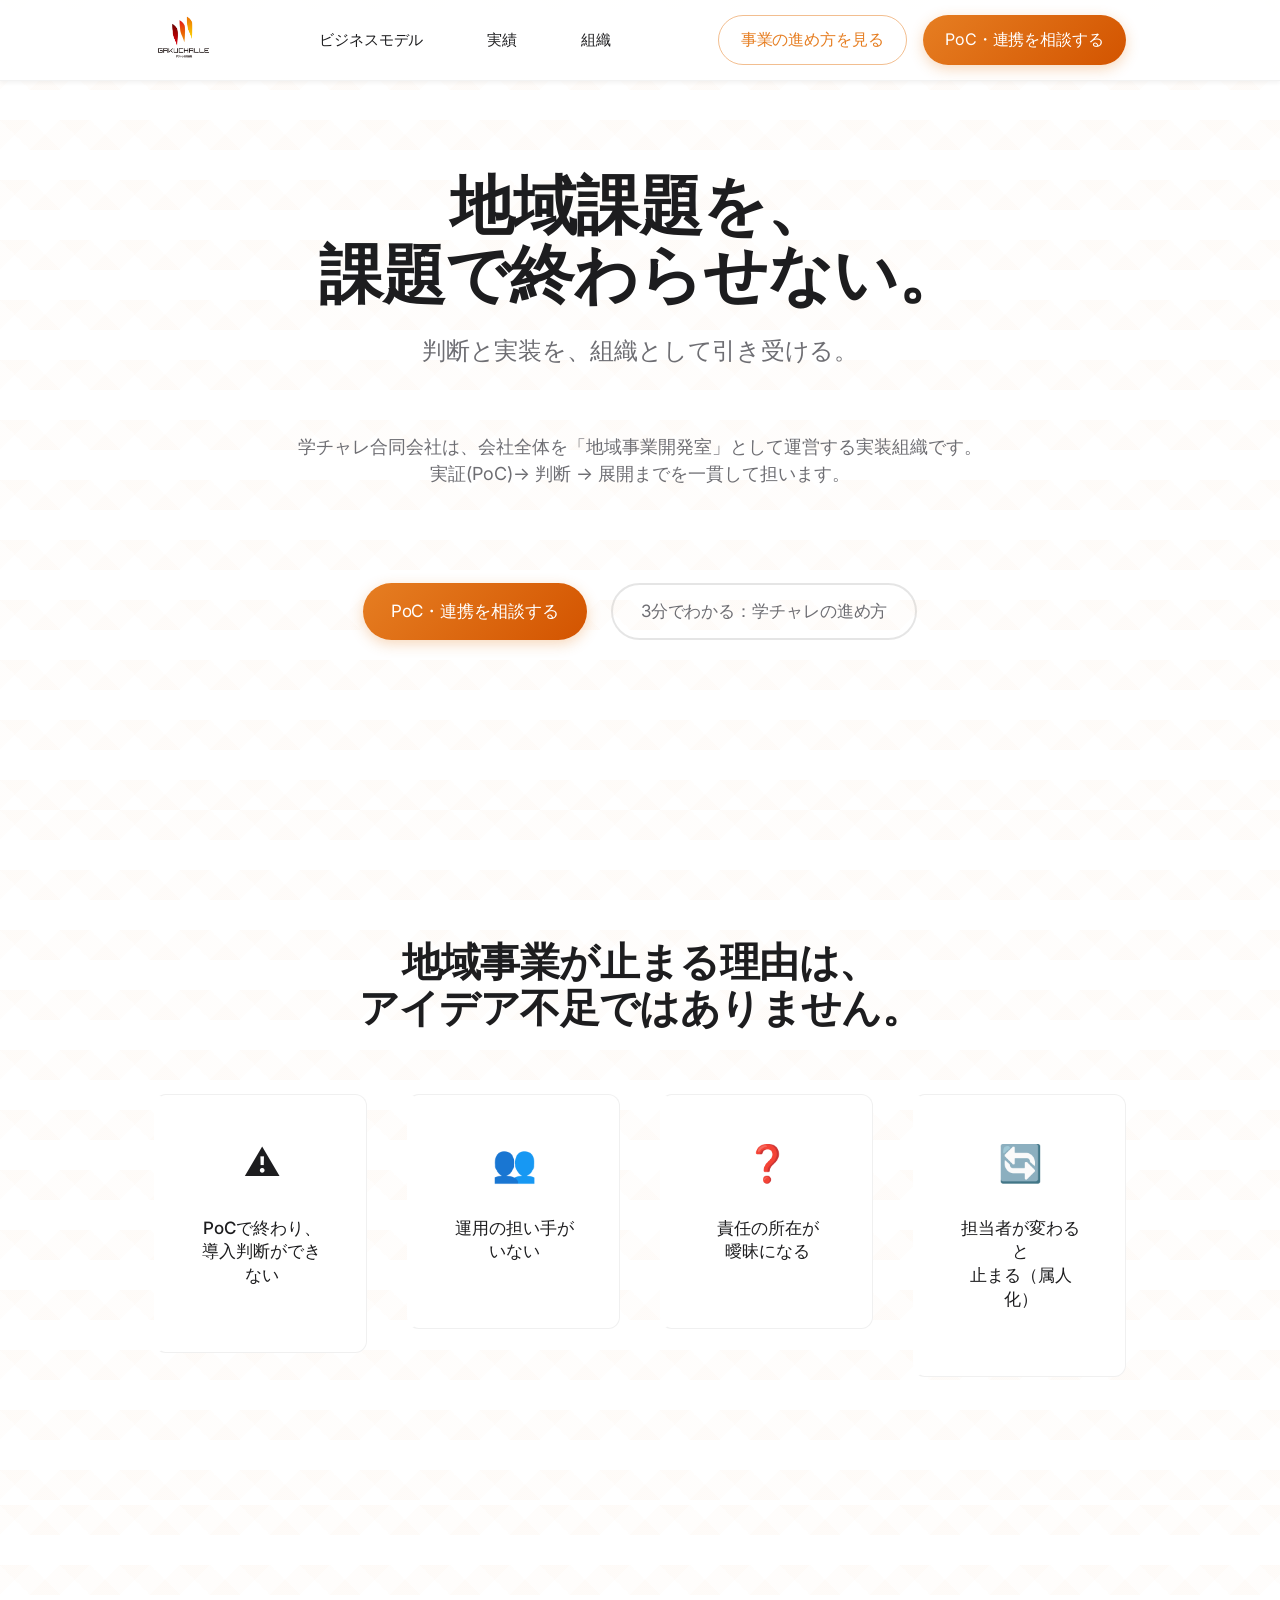
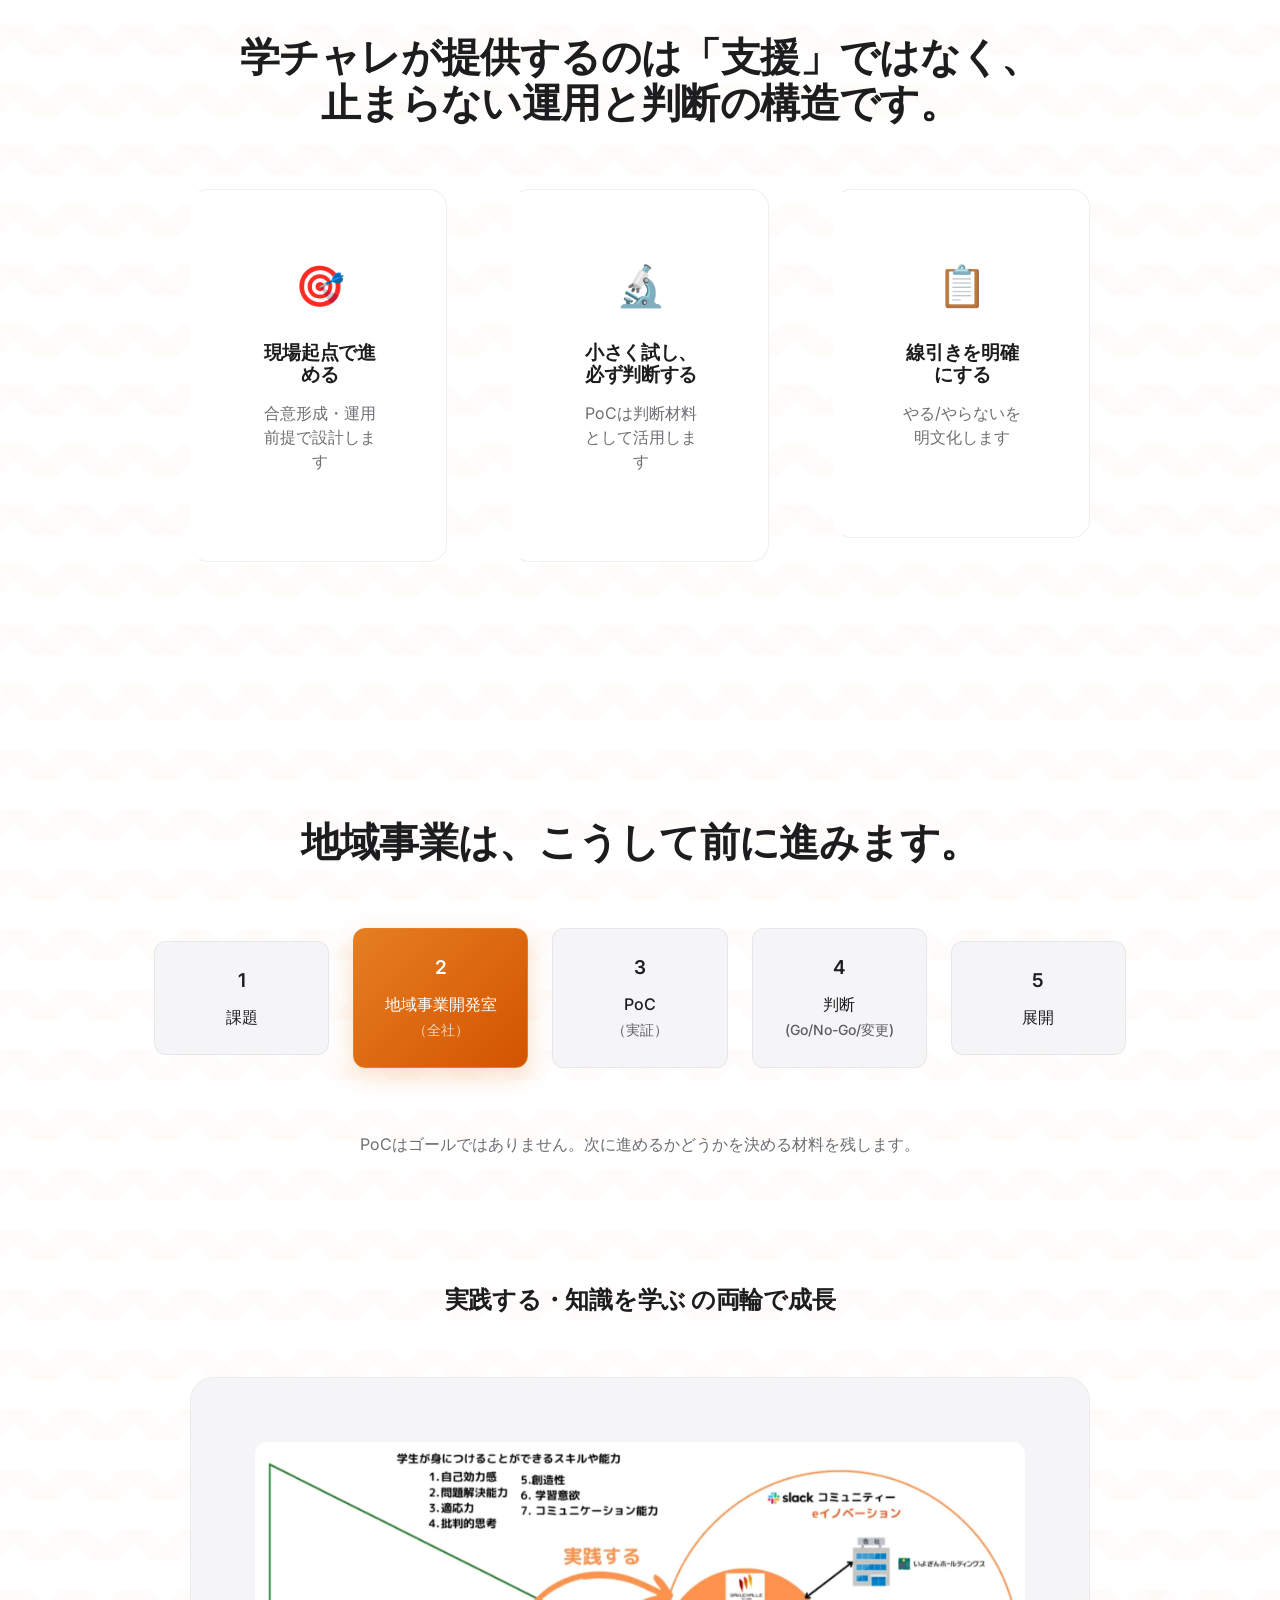
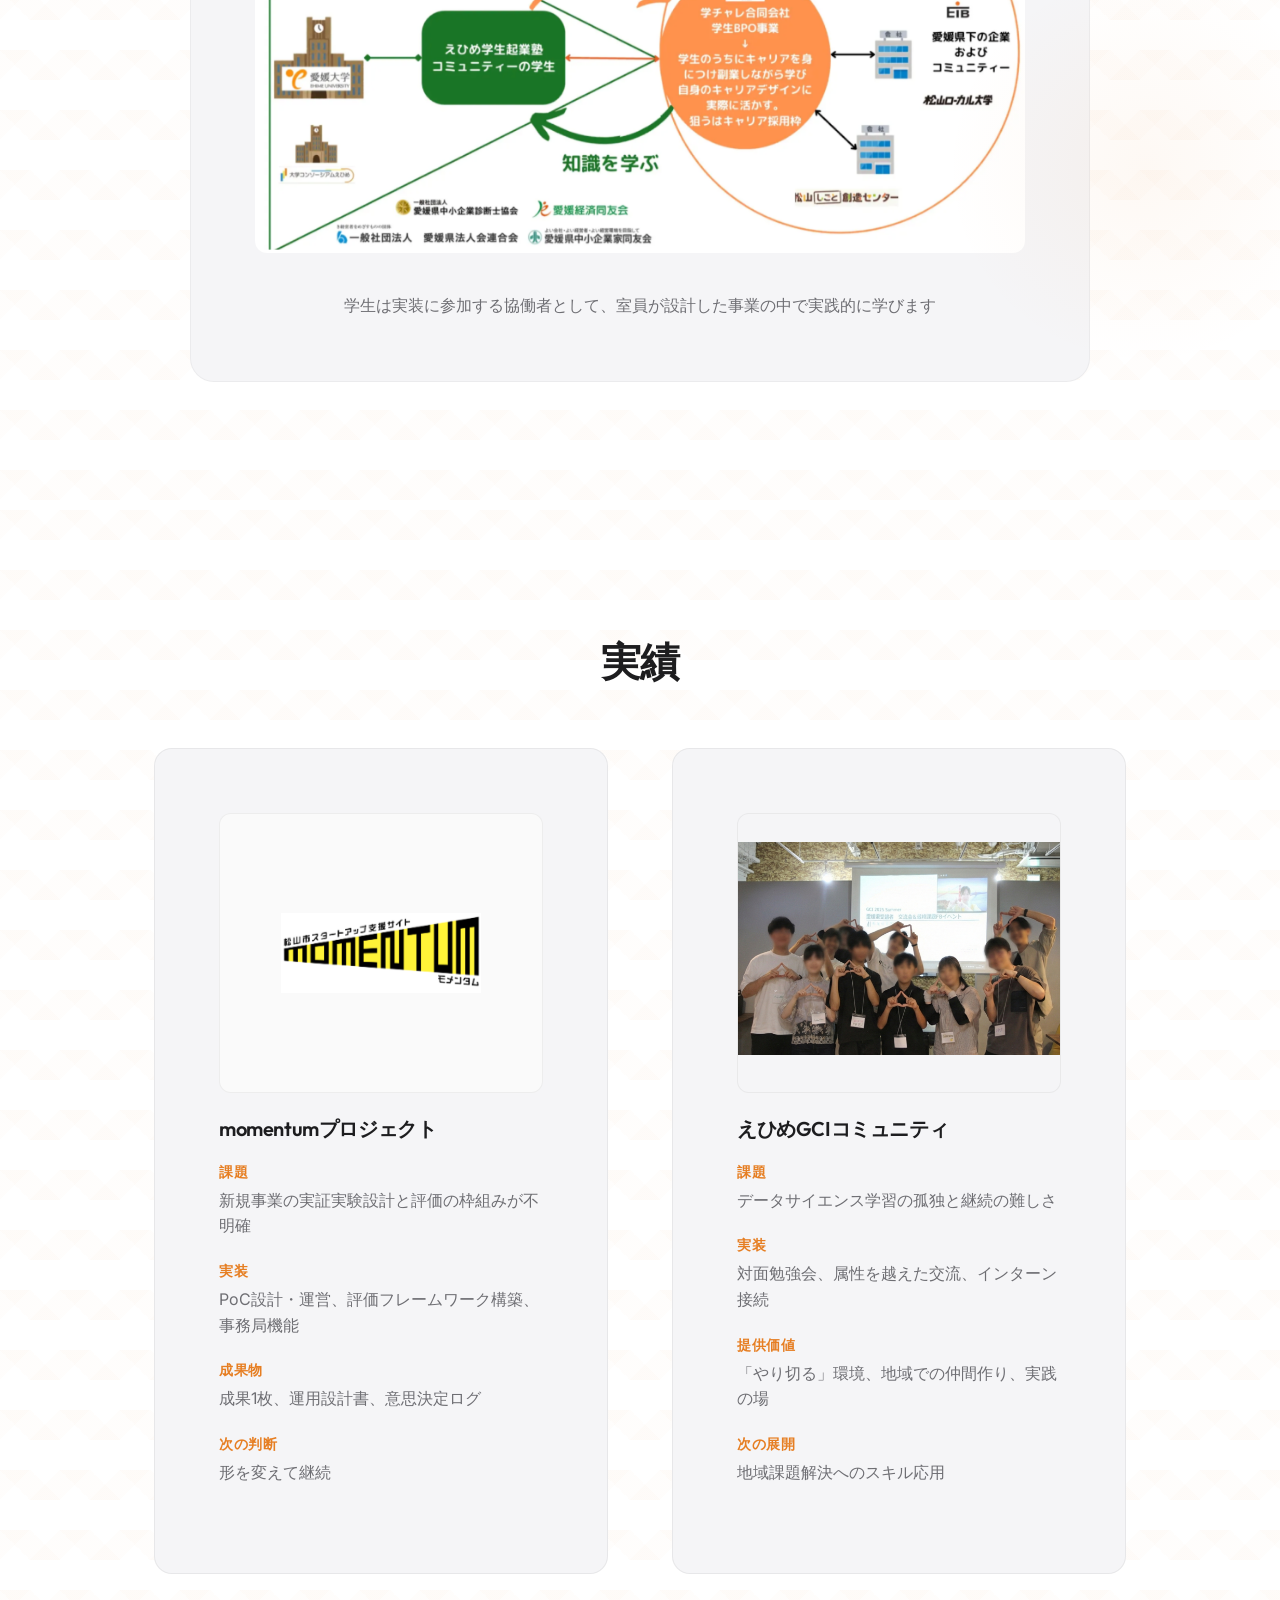
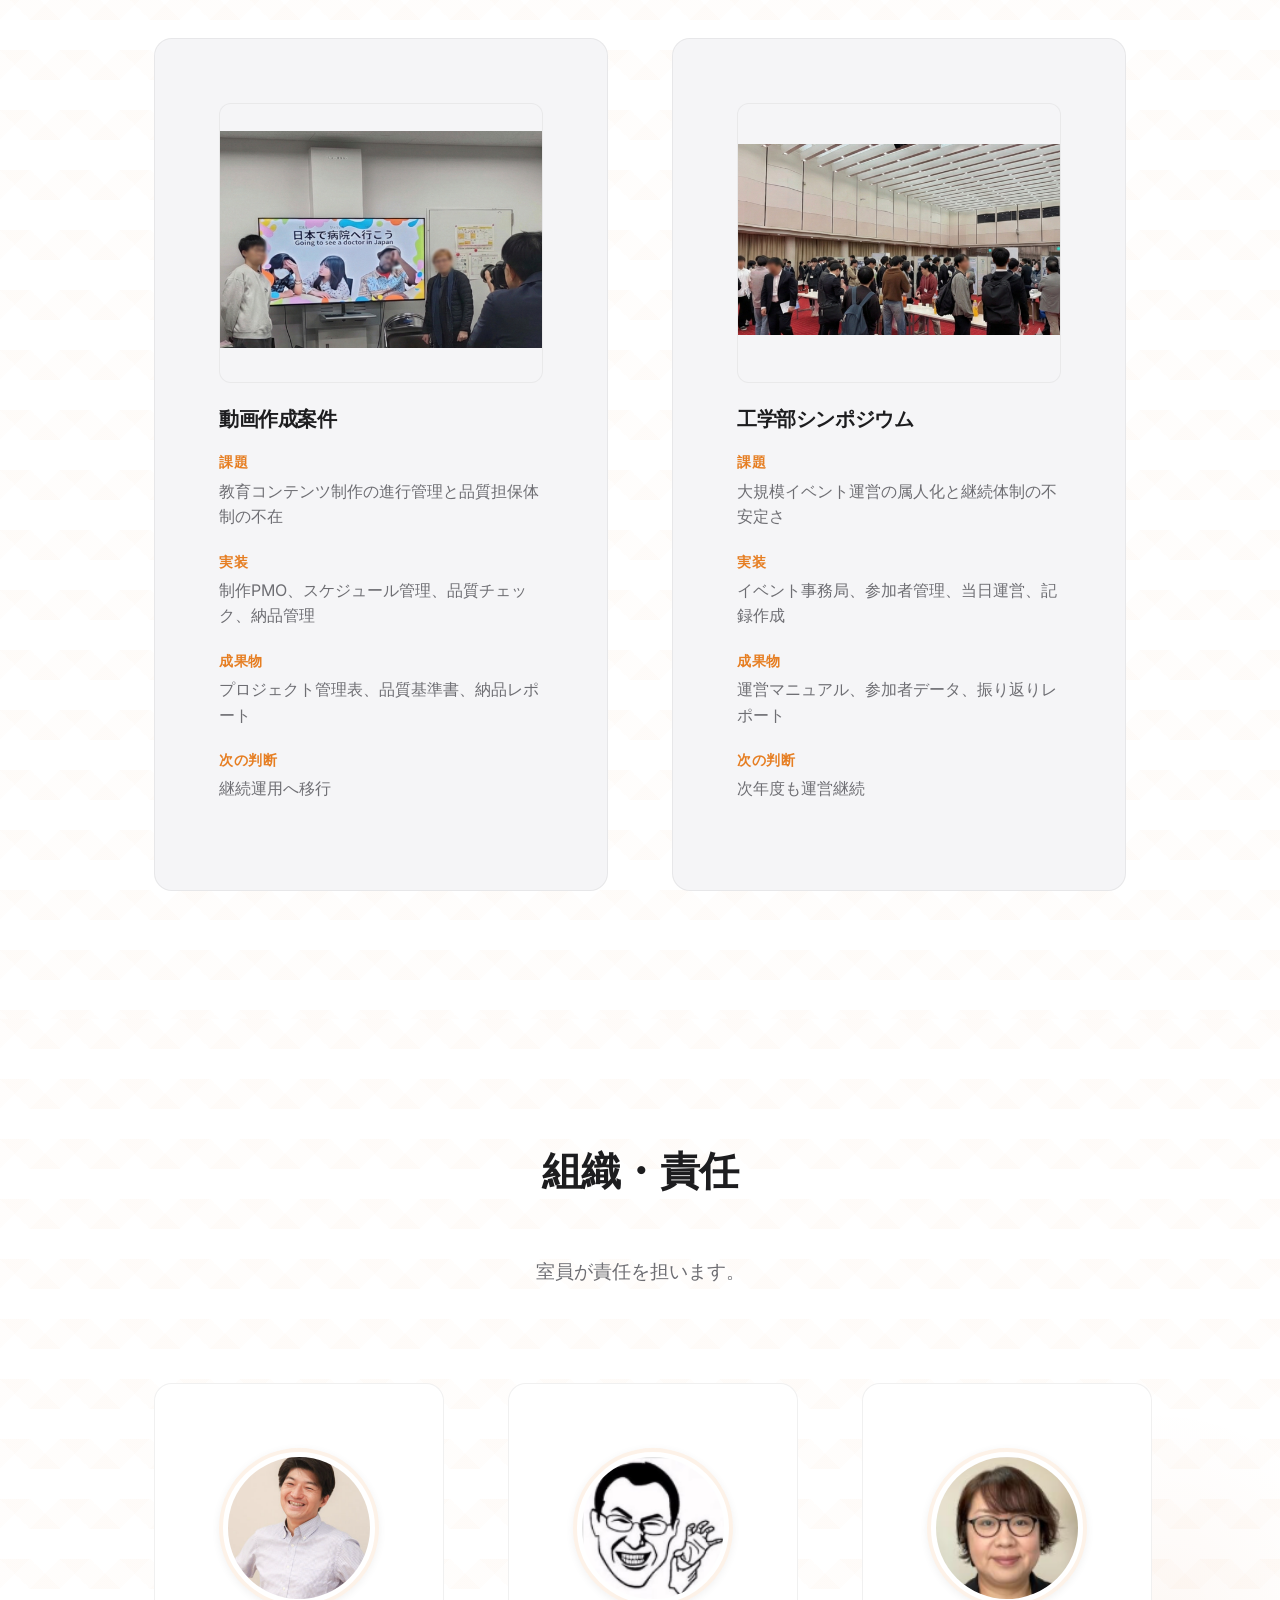
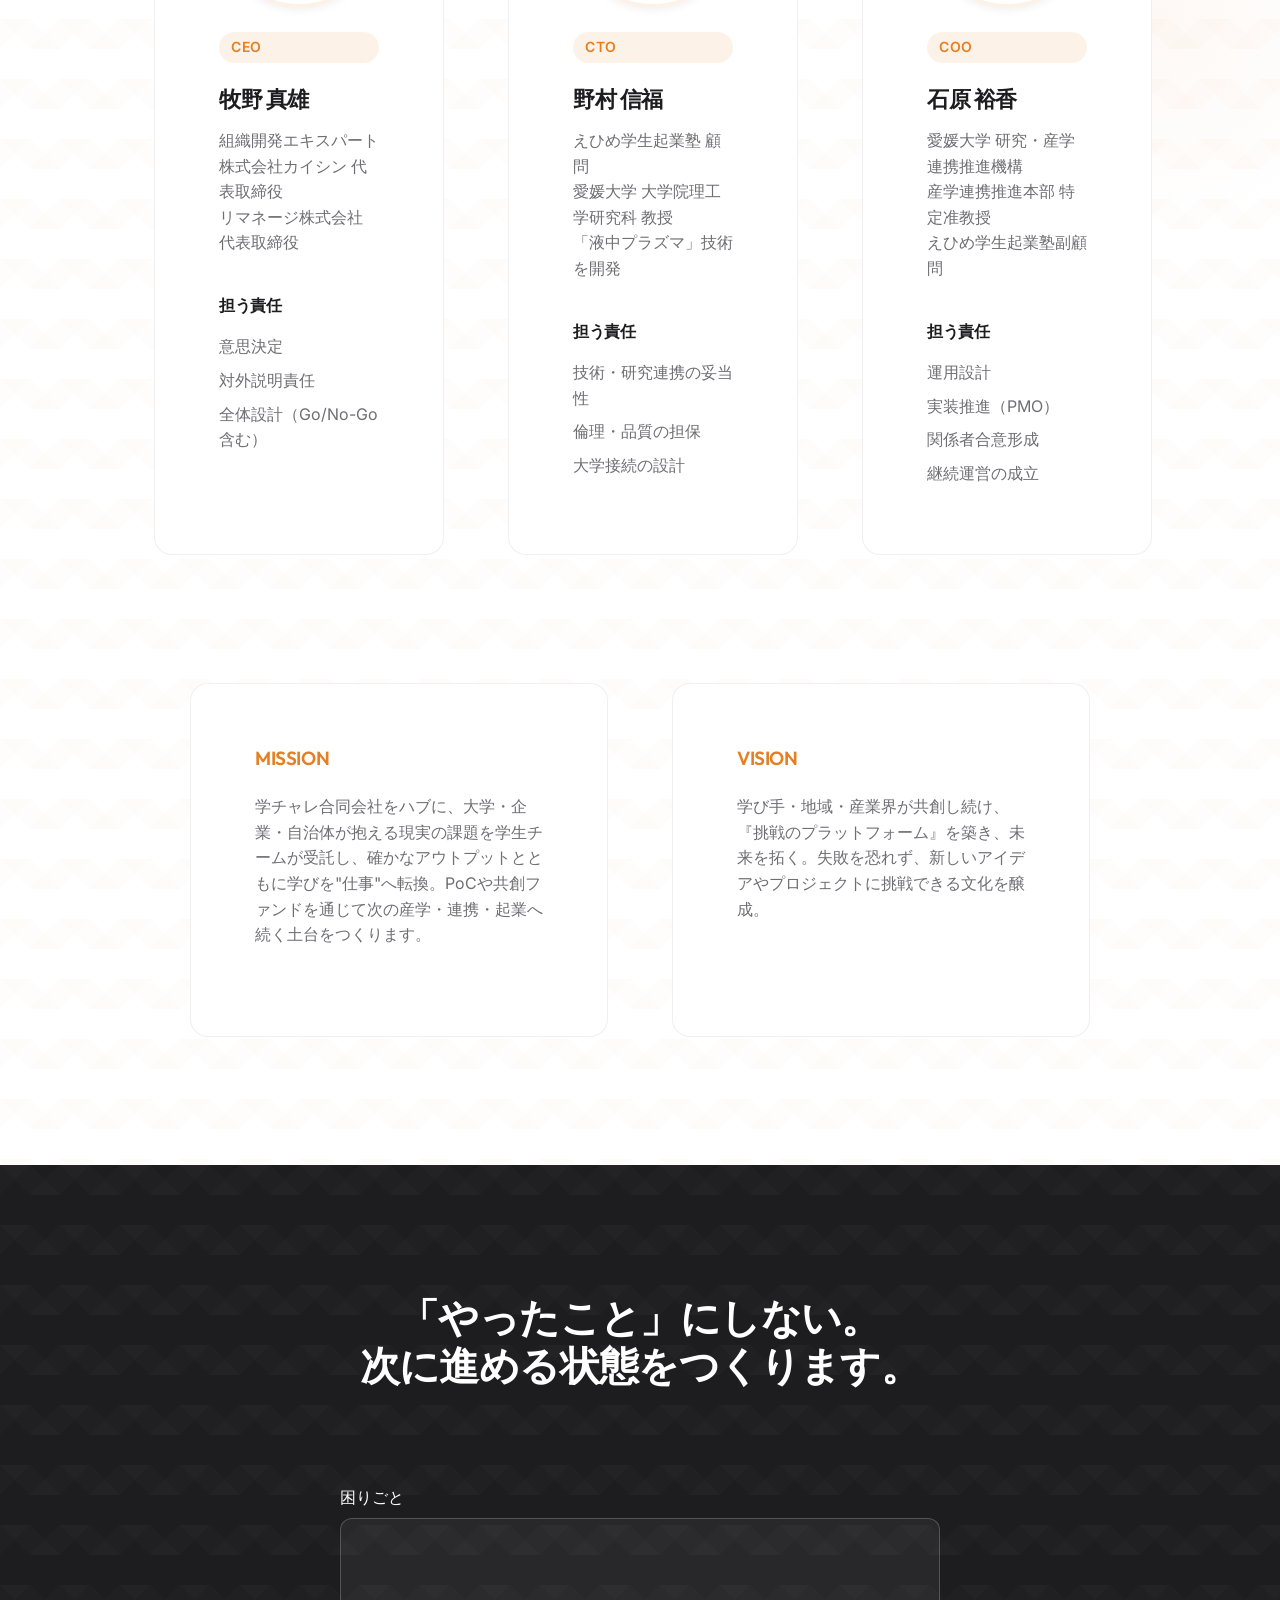
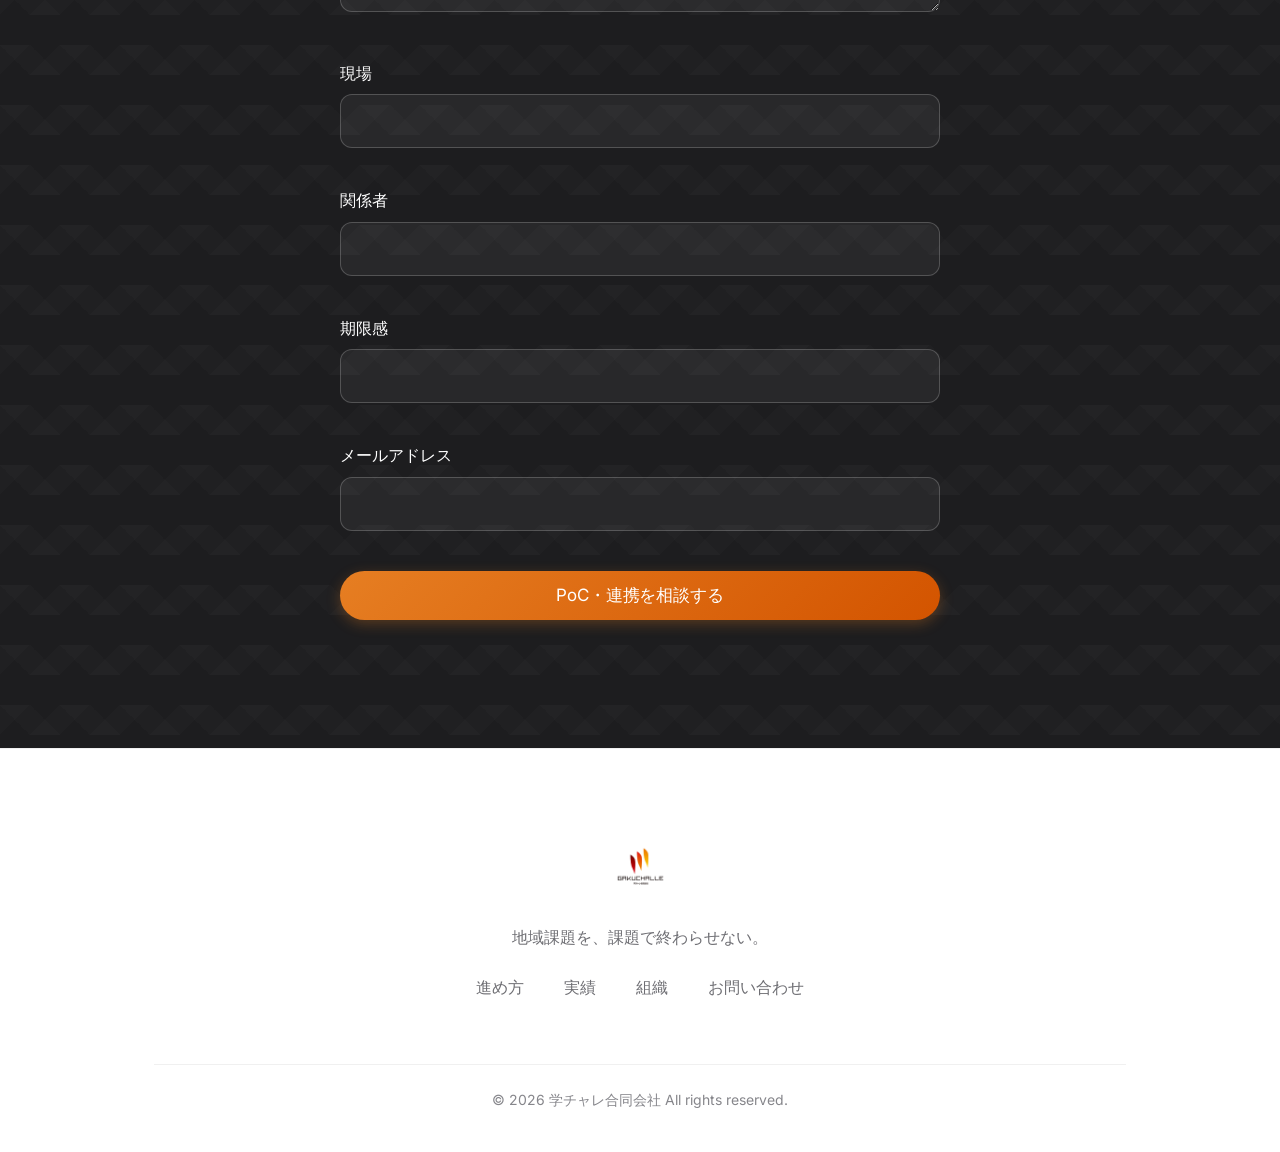
==== commit 3418fd87: "First commit" ====
--- a/index.html
+++ b/index.html
@@ -29,16 +29,14 @@
     <header id="header" class="header">
         <div class="container header-content">
             <div class="logo">
-                <img src="media/スクリーンショット 2026-01-29 153035.png" alt="学チャレ合同会社ロゴ" style="height: 45px; width: auto;">
+                <img src="media/ロゴ.png" alt="学チャレ合同会社ロゴ" style="height: 45px; width: auto;">
             </div>
 
             <nav class="nav" id="nav">
                 <ul class="nav-list">
-                    <li><a href="#flow" class="nav-link">進め方</a></li>
-                    <li><a href="#services" class="nav-link">サービス</a></li>
+                    <li><a href="#flow" class="nav-link">ビジネスモデル</a></li>
                     <li><a href="#cases" class="nav-link">実績</a></li>
                     <li><a href="#team" class="nav-link">組織</a></li>
-                    <li><a href="#faq" class="nav-link">FAQ</a></li>
                 </ul>
             </nav>
 
@@ -75,19 +73,7 @@
             </div>
         </section>
 
-        <!-- Section C: まず誤解を潰す -->
-        <section id="clarification" class="clarification">
-            <div class="container">
-                <div class="clarification-block">
-                    <p class="clarification-line">学チャレは"部署"ではありません。</p>
-                    <p class="clarification-line">会社そのものが、地域事業開発室です。</p>
-                    <p class="clarification-line">すべてのメンバーが、地域事業開発の室員です。</p>
-                </div>
-                <div class="clarification-note">
-                    <p>学生は実装に参加する協働者。設計・判断・責任は室員が担います。</p>
-                </div>
-            </div>
-        </section>
+        <!-- Section C: Removed (Clarification) -->
 
         <!-- Section D: 課題共感 -->
         <section id="problems" class="problems">
@@ -171,117 +157,23 @@
                 <p class="flow-note">PoCはゴールではありません。次に進めるかどうかを決める材料を残します。</p>
 
                 <!-- ビジネスモデル図 -->
-                <div style="margin-top: 2.5rem;">
-                    <img src="media/スクリーンショット 2026-01-29 153024.png" alt="学チャレビジネスモデル図"
-                        style="max-width: 100%; height: auto; border-radius: 12px; box-shadow: var(--shadow-md);">
-                </div>
-            </div>
-        </section>
-
-        <!-- Section G: 展開の2つの出口 -->
-        <section id="exits" class="exits">
-            <div class="container">
-                <h2 class="section-title">PoCのあと、必ず"出口"を決めます。</h2>
-                <div class="exits-grid">
-                    <div class="exit-card">
-                        <div class="exit-number">①</div>
-                        <h3 class="exit-title">運営支援（受託型）</h3>
-                        <p class="exit-description">主体は地域/企業、学チャレは事務局・運用・実装を担う</p>
-                    </div>
-                    <div class="exit-card">
-                        <div class="exit-number">②</div>
-                        <h3 class="exit-title">事業共創（事業化型）</h3>
-                        <p class="exit-description">共同事業・SPV・持分参画などで事業として進める</p>
-                    </div>
-                </div>
-            </div>
-        </section>
-
-        <!-- Section H: 提供サービス -->
-        <section id="services" class="services">
-            <div class="container">
-                <h2 class="section-title">提供サービスは「判断まで含めた実装」です。</h2>
-                <div class="services-grid">
-                    <div class="service-card">
-                        <div class="service-icon">🚀</div>
-                        <h3 class="service-title">PoC・事業開発支援</h3>
-                        <ul class="service-list">
-                            <li>課題整理</li>
-                            <li>PoC設計</li>
-                            <li>評価</li>
-                            <li>判断材料の作成</li>
-                        </ul>
-                    </div>
-                    <div class="service-card">
-                        <div class="service-icon">⚙️</div>
-                        <h3 class="service-title">運営支援（共創BPO）</h3>
-                        <ul class="service-list">
-                            <li>事務局運営</li>
-                            <li>PMO</li>
-                            <li>品質管理</li>
-                            <li>記録・ドキュメント作成</li>
-                        </ul>
-                    </div>
-                    <div class="service-card">
-                        <div class="service-icon">🎓</div>
-                        <h3 class="service-title">大学・教育プログラム接続</h3>
-                        <ul class="service-list">
-                            <li>運営受託</li>
-                            <li>教育プログラム接続</li>
-                            <li>大学連携設計</li>
-                            <li>（教育の主導は大学）</li>
-                        </ul>
-                    </div>
-                </div>
-            </div>
-        </section>
-
-        <!-- Section I: やる/やらない -->
-        <section id="boundaries" class="boundaries">
-            <div class="container">
-                <h2 class="section-title">線引きを最初に出します。</h2>
-                <div class="boundaries-grid">
-                    <div class="boundary-column boundary-do">
-                        <h3 class="boundary-title">やること</h3>
-                        <ul class="boundary-list">
-                            <li>
-                                <span class="check">✓</span>
-                                <span>PoC設計・運営・評価、判断材料の整理</span>
-                            </li>
-                            <li>
-                                <span class="check">✓</span>
-                                <span>事務局・進行管理・合意形成</span>
-                            </li>
-                            <li>
-                                <span class="check">✓</span>
-                                <span>記録（成果1枚・意思決定ログ）の作成</span>
-                            </li>
-                        </ul>
-                    </div>
-                    <div class="boundary-column boundary-dont">
-                        <h3 class="boundary-title">やらないこと</h3>
-                        <ul class="boundary-list">
-                            <li>
-                                <span class="cross">✗</span>
-                                <span>開発代行</span>
-                            </li>
-                            <li>
-                                <span class="cross">✗</span>
-                                <span>営業代行</span>
-                            </li>
-                            <li>
-                                <span class="cross">✗</span>
-                                <span>資金調達代行</span>
-                            </li>
-                            <li>
-                                <span class="cross">✗</span>
-                                <span>無制限の相談対応（枠を決める）</span>
-                            </li>
-                        </ul>
-                    </div>
-                </div>
-            </div>
-        </section>
+                <div class="business-model-diagram">
+                    <h3 class="diagram-title">実践する・知識を学ぶ の両輪で成長</h3>
+                    <figure class="diagram-wrapper">
+                        <img src="media/スクリーンショット 2026-01-29 153024.png"
+                            alt="学チャレビジネスモデル図：PoC→判断→展開のプロセス。実装に参加する協働者として学ぶ" class="diagram-image" loading="lazy"
+                            width="800" height="auto">
+                        <figcaption class="diagram-caption">学生は実装に参加する協働者として、室員が設計した事業の中で実践的に学びます</figcaption>
+                    </figure>
+                </div>
+            </div>
+        </section>
+
+        <!-- Section G: Removed (Exits) -->
+
+        <!-- Section H: Removed (Services) -->
+
+        <!-- Section I: Removed (Boundaries) -->
 
         <!-- Section J: 実績 -->
         <section id="cases" class="cases">
@@ -289,7 +181,16 @@
                 <h2 class="section-title">実績</h2>
                 <div class="cases-grid">
                     <div class="case-card">
-                        <h3 class="case-title">momentumプロジェクト</h3>
+                        <a href="https://momentum-matsuyama.com/" target="_blank" rel="noopener noreferrer"
+                            class="case-link" aria-label="momentumプロジェクトの詳細">
+                            <div class="case-image-wrapper case-placeholder momentum-logo-wrapper" role="img"
+                                aria-label="momentumのロゴマーク">
+                                <img src="media/momentum.png" alt="momentum" class="momentum-logo" loading="lazy"
+                                    width="120" height="auto">
+                            </div>
+                        </a>
+                        <h3 class="case-title"><a href="https://momentum-matsuyama.com/" target="_blank"
+                                rel="noopener noreferrer">momentumプロジェクト</a></h3>
                         <div class="case-section">
                             <h4 class="case-label">課題</h4>
                             <p>新規事業の実証実験設計と評価の枠組みが不明確</p>
@@ -309,7 +210,39 @@
                     </div>
 
                     <div class="case-card">
-                        <h3 class="case-title">ルース先生動画案件</h3>
+                        <div class="case-image-wrapper">
+                            <picture>
+                                <img src="media/えひめGCI.png" alt="えひめGCIコミュニティの勉強会参加者の様子" class="case-image"
+                                    loading="lazy" width="400" height="300">
+                            </picture>
+                        </div>
+                        <h3 class="case-title">えひめGCIコミュニティ</h3>
+                        <div class="case-section">
+                            <h4 class="case-label">課題</h4>
+                            <p>データサイエンス学習の孤独と継続の難しさ</p>
+                        </div>
+                        <div class="case-section">
+                            <h4 class="case-label">実装</h4>
+                            <p>対面勉強会、属性を越えた交流、インターン接続</p>
+                        </div>
+                        <div class="case-section">
+                            <h4 class="case-label">提供価値</h4>
+                            <p>「やり切る」環境、地域での仲間作り、実践の場</p>
+                        </div>
+                        <div class="case-section">
+                            <h4 class="case-label">次の展開</h4>
+                            <p>地域課題解決へのスキル応用</p>
+                        </div>
+                    </div>
+
+                    <div class="case-card">
+                        <div class="case-image-wrapper">
+                            <picture>
+                                <img src="media/動画案件.png" alt="動画作成案件のチーム作業風景" class="case-image" loading="lazy"
+                                    width="400" height="300">
+                            </picture>
+                        </div>
+                        <h3 class="case-title">動画作成案件</h3>
                         <div class="case-section">
                             <h4 class="case-label">課題</h4>
                             <p>教育コンテンツ制作の進行管理と品質担保体制の不在</p>
@@ -329,6 +262,12 @@
                     </div>
 
                     <div class="case-card">
+                        <div class="case-image-wrapper">
+                            <picture>
+                                <img src="media/工学部シンポジウム.png" alt="工学部シンポジウムのステージとパネルの様子" class="case-image"
+                                    loading="lazy" width="400" height="300">
+                            </picture>
+                        </div>
                         <h3 class="case-title">工学部シンポジウム</h3>
                         <div class="case-section">
                             <h4 class="case-label">課題</h4>
@@ -359,8 +298,16 @@
 
                 <div class="team-grid">
                     <div class="team-card">
+                        <a href="https://kaisyn.com/" target="_blank" rel="noopener noreferrer" class="team-photo-link"
+                            aria-label="牧野 真雄のプロフィール（外部リンク）">
+                            <div class="team-photo-wrapper">
+                                <img src="media/牧野.png" alt="牧野 真雄 - CEO（組織開発エキスパート）" class="team-photo" loading="lazy"
+                                    width="200" height="200">
+                            </div>
+                        </a>
                         <div class="team-role">CEO</div>
-                        <h3 class="team-name">牧野 真雄</h3>
+                        <h3 class="team-name"><a href="https://kaisyn.com/" target="_blank" rel="noopener noreferrer">牧野
+                                真雄</a></h3>
                         <p class="team-affiliation">組織開発エキスパート<br>株式会社カイシン 代表取締役<br>リマネージ株式会社 代表取締役</p>
                         <div class="team-responsibility">
                             <h4>担う責任</h4>
@@ -373,8 +320,16 @@
                     </div>
 
                     <div class="team-card">
+                        <a href="https://researchmap.jp/read0183368" target="_blank" rel="noopener noreferrer"
+                            class="team-photo-link" aria-label="野村 信福のプロフィール（外部リンク）">
+                            <div class="team-photo-wrapper">
+                                <img src="media/野村.png" alt="野村 信福 - CTO（愛媛大学 教授）" class="team-photo" loading="lazy"
+                                    width="200" height="200">
+                            </div>
+                        </a>
                         <div class="team-role">CTO</div>
-                        <h3 class="team-name">野村 信福</h3>
+                        <h3 class="team-name"><a href="https://researchmap.jp/read0183368" target="_blank"
+                                rel="noopener noreferrer">野村 信福</a></h3>
                         <p class="team-affiliation">えひめ学生起業塾 顧問<br>愛媛大学 大学院理工学研究科 教授<br>「液中プラズマ」技術を開発</p>
                         <div class="team-responsibility">
                             <h4>担う責任</h4>
@@ -387,8 +342,16 @@
                     </div>
 
                     <div class="team-card">
+                        <a href="https://researchmap.jp/yuka_ishihara" target="_blank" rel="noopener noreferrer"
+                            class="team-photo-link" aria-label="石原 裕香のプロフィール（外部リンク）">
+                            <div class="team-photo-wrapper">
+                                <img src="media/石原.png" alt="石原 裕香 - COO（愛媛大学 特定准教授）" class="team-photo" loading="lazy"
+                                    width="200" height="200">
+                            </div>
+                        </a>
                         <div class="team-role">COO</div>
-                        <h3 class="team-name">石原 裕香</h3>
+                        <h3 class="team-name"><a href="https://researchmap.jp/yuka_ishihara" target="_blank"
+                                rel="noopener noreferrer">石原 裕香</a></h3>
                         <p class="team-affiliation">愛媛大学 研究・産学連携推進機構<br>産学連携推進本部 特定准教授<br>えひめ学生起業塾副顧問</p>
                         <div class="team-responsibility">
                             <h4>担う責任</h4>
@@ -417,105 +380,9 @@
             </div>
         </section>
 
-        <!-- Section L: スタートアップ連携デスク -->
-        <section id="startup-desk" class="startup-desk">
-            <div class="container">
-                <h2 class="section-title">スタートアップ連携デスク</h2>
-                <p class="desk-intro">窓口ではなく実装機能</p>
-
-                <div class="packages-grid">
-                    <div class="package-card">
-                        <h3 class="package-title">ライト</h3>
-                        <p class="package-description">まずは小さく相談から始めたい方向け</p>
-                    </div>
-                    <div class="package-card package-featured">
-                        <h3 class="package-title">PoC</h3>
-                        <p class="package-description">実証実験を設計・実行したい方向け</p>
-                    </div>
-                    <div class="package-card">
-                        <h3 class="package-title">拡大</h3>
-                        <p class="package-description">事業として本格展開したい方向け</p>
-                    </div>
-                </div>
-
-                <div class="desk-conditions">
-                    <h3 class="conditions-title">受け入れ条件</h3>
-                    <ul class="conditions-list">
-                        <li>倫理規定の遵守</li>
-                        <li>個人情報保護体制の整備</li>
-                        <li>役割分担の明確化</li>
-                    </ul>
-                </div>
-            </div>
-        </section>
-
-        <!-- Section M: FAQ -->
-        <section id="faq" class="faq">
-            <div class="container">
-                <h2 class="section-title">よくある質問</h2>
-                <div class="faq-list">
-                    <div class="faq-item">
-                        <button class="faq-question">
-                            <span>PoCの費用感は？</span>
-                            <span class="faq-toggle">+</span>
-                        </button>
-                        <div class="faq-answer">
-                            <p>まずは2週間のライトプランから始めることをおすすめしています。具体的な費用は案件の規模や内容によって異なりますので、お気軽にご相談ください。</p>
-                        </div>
-                    </div>
-
-                    <div class="faq-item">
-                        <button class="faq-question">
-                            <span>学生が動くなら責任は誰が？</span>
-                            <span class="faq-toggle">+</span>
-                        </button>
-                        <div class="faq-answer">
-                            <p>室員が責任を担います。学生は実装に参加する協働者であり、設計・判断・対外的な責任はすべて室員（代表社員を含む）が負います。</p>
-                        </div>
-                    </div>
-
-                    <div class="faq-item">
-                        <button class="faq-question">
-                            <span>途中で止める判断もできる？</span>
-                            <span class="faq-toggle">+</span>
-                        </button>
-                        <div class="faq-answer">
-                            <p>むしろ止めるのも価値のある判断です。PoCは「やる/やらない」を決めるための材料を残すプロセスです。途中で中止する判断も、次に進む判断と同じく重要視しています。</p>
-                        </div>
-                    </div>
-
-                    <div class="faq-item">
-                        <button class="faq-question">
-                            <span>何を準備すれば相談できる？</span>
-                            <span class="faq-toggle">+</span>
-                        </button>
-                        <div class="faq-answer">
-                            <p>困りごと、現場の状況、関係者、期限感の4点があれば十分です。完璧な資料は不要です。まずは現状をお聞かせください。</p>
-                        </div>
-                    </div>
-
-                    <div class="faq-item">
-                        <button class="faq-question">
-                            <span>情報管理/個人情報はどうなる？</span>
-                            <span class="faq-toggle">+</span>
-                        </button>
-                        <div class="faq-answer">
-                            <p>プロジェクト開始前に情報管理ルールを整備することを前提としています。NDAの締結、個人情報保護体制の確認など、適切な管理体制を構築します。</p>
-                        </div>
-                    </div>
-
-                    <div class="faq-item">
-                        <button class="faq-question">
-                            <span>開発はできますか？</span>
-                            <span class="faq-toggle">+</span>
-                        </button>
-                        <div class="faq-answer">
-                            <p>開発代行は行っていません。ただし、必要に応じて信頼できる開発パートナーとの連携をサポートします。私たちの強みは判断と実装の構造を作ることです。</p>
-                        </div>
-                    </div>
-                </div>
-            </div>
-        </section>
+        <!-- Section L: Removed (Startup Desk) -->
+
+        <!-- Section M: Removed (FAQ) -->
 
         <!-- Section N: 最終CTA -->
         <section id="contact" class="final-cta">
@@ -558,17 +425,15 @@
     <footer class="footer">
         <div class="container">
             <div class="footer-content">
-                <div class="footer-brand">
-                    <img src="media/スクリーンショット 2026-01-29 153035.png" alt="学チャレ合同会社ロゴ"
-                        style="height: 35px; width: auto; margin-bottom: 0.5rem;">
-                    <p>地域課題を、課題で終わらせない。</p>
-                </div>
+                <div class="footer-logo">
+                    <img src="media/ロゴ.png" alt="学チャレ合同会社ロゴ" class="footer-logo-img">
+                </div>
+                <p class="footer-tagline">地域課題を、課題で終わらせない。</p>
                 <div class="footer-links">
                     <a href="#flow">進め方</a>
-                    <a href="#services">サービス</a>
                     <a href="#cases">実績</a>
                     <a href="#team">組織</a>
-                    <a href="#faq">FAQ</a>
+                    <a href="#contact">お問い合わせ</a>
                 </div>
             </div>
             <div class="footer-bottom">
--- a/styles.css
+++ b/styles.css
@@ -1,92 +1,69 @@
 /* ========================================
-   Design System & CSS Variables
+   Apple-Style Minimalist Design System
    ======================================== */
 :root {
-    /* Colors - Orange Theme (3 shades) */
-    --dark-orange: #d35400;
-    /* 濃いオレンジ */
-    --normal-orange: #e67e22;
-    /* 普通のオレンジ */
-    --light-orange: #f39c12;
-    /* 薄いオレンジ */
-
-    --primary-gradient: linear-gradient(135deg, #d35400 0%, #e67e22 100%);
-    --secondary-gradient: linear-gradient(135deg, #e67e22 0%, #f39c12 100%);
-    --accent-gradient: linear-gradient(135deg, #f39c12 0%, #e67e22 100%);
-    --dark-gradient: linear-gradient(135deg, #2c3e50 0%, #34495e 100%);
-
+    /* Corporate Colors (Orange, Red, Dark Red) */
     --primary-color: #e67e22;
+    /* Orange */
     --primary-dark: #d35400;
-    --secondary-color: #f39c12;
-    --accent-color: #e67e22;
-
-    --text-primary: #2c3e50;
-    --text-secondary: #5d6d7e;
-    --text-light: #95a5a6;
+    /* Dark Orange */
+    --corporate-red: #e74c3c;
+    /* Red */
+    --corporate-dark-red: #c0392b;
+    /* Dark Red */
+
+    /* Corporate Gradient (Dark Red -> Red -> Orange) */
+    --corporate-gradient: linear-gradient(135deg, #c0392b 0%, #e74c3c 50%, #e67e22 100%);
+
+    /* Apple-style text colors */
+    --text-primary: #1d1d1f;
+    --text-secondary: #6e6e73;
+    --text-light: #86868b;
     --text-white: #ffffff;
 
+    /* Clean backgrounds */
     --bg-primary: #ffffff;
-    --bg-secondary: #fef5e7;
-    /* 薄いオレンジ背景 */
-    --bg-dark: #2c3e50;
-    --bg-glass: rgba(255, 255, 255, 0.1);
-
-    /* Spacing - Compact */
-    --spacing-xs: 0.375rem;
-    /* 6px (was 8px) */
-    --spacing-sm: 0.625rem;
-    /* 10px (was 16px) */
-    --spacing-md: 1rem;
-    /* 16px (was 24px) */
-    --spacing-lg: 1.25rem;
-    /* 20px (was 32px) */
-    --spacing-xl: 1.75rem;
-    /* 28px (was 48px) */
-    --spacing-2xl: 2.5rem;
-    /* 40px (was 64px) */
-    --spacing-3xl: 3.5rem;
-    /* 56px (was 96px) */
-
-    /* Typography - Compact */
-    --font-primary: 'Outfit', sans-serif;
-    --font-secondary: 'Inter', sans-serif;
-
-    --font-size-xs: 0.75rem;
-    /* 12px (was 14px) */
-    --font-size-sm: 0.875rem;
-    /* 14px (was 16px) */
-    --font-size-md: 1rem;
-    /* 16px (was 18px) */
-    --font-size-lg: 1.125rem;
-    /* 18px (was 20px) */
-    --font-size-xl: 1.375rem;
-    /* 22px (was 24px) */
-    --font-size-2xl: 1.75rem;
-    /* 28px (was 32px) */
-    --font-size-3xl: 2.25rem;
-    /* 36px (was 40px) */
-    --font-size-4xl: 2.75rem;
-    /* 44px (was 48px) */
-    --font-size-5xl: 3.5rem;
-    /* 56px (was 64px) */
-
-    /* Shadows */
-    --shadow-sm: 0 2px 4px rgba(0, 0, 0, 0.05);
-    --shadow-md: 0 4px 6px rgba(0, 0, 0, 0.07);
-    --shadow-lg: 0 10px 15px rgba(0, 0, 0, 0.1);
-    --shadow-xl: 0 20px 25px rgba(0, 0, 0, 0.15);
-
-    /* Border Radius */
-    --radius-sm: 0.375rem;
-    --radius-md: 0.5rem;
-    --radius-lg: 0.75rem;
-    --radius-xl: 1rem;
+    --bg-secondary: #f5f5f7;
+    --bg-dark: #1d1d1f;
+
+    /* Large, generous spacing */
+    --spacing-xs: 0.5rem;
+    --spacing-sm: 1rem;
+    --spacing-md: 1.5rem;
+    --spacing-lg: 2.5rem;
+    --spacing-xl: 4rem;
+    --spacing-2xl: 6rem;
+    --spacing-3xl: 8rem;
+
+    /* Clean typography */
+    --font-primary: 'Outfit', -apple-system, BlinkMacSystemFont, 'SF Pro Display', sans-serif;
+    --font-secondary: 'Inter', -apple-system, BlinkMacSystemFont, 'SF Pro Text', sans-serif;
+
+    --font-size-xs: 0.875rem;
+    --font-size-sm: 1rem;
+    --font-size-md: 1.0625rem;
+    --font-size-lg: 1.1875rem;
+    --font-size-xl: 1.5rem;
+    --font-size-2xl: 2.25rem;
+    --font-size-3xl: 3rem;
+    --font-size-4xl: 4rem;
+    --font-size-5xl: 5rem;
+
+    /* Minimal shadows */
+    --shadow-sm: 0 1px 2px rgba(0, 0, 0, 0.03);
+    --shadow-md: 0 2px 6px rgba(0, 0, 0, 0.05);
+    --shadow-lg: 0 4px 10px rgba(0, 0, 0, 0.06);
+
+    /* Border radius */
+    --radius-sm: 8px;
+    --radius-md: 12px;
+    --radius-lg: 18px;
+    --radius-xl: 24px;
     --radius-full: 9999px;
 
     /* Transitions */
-    --transition-fast: 150ms ease;
-    --transition-base: 300ms ease;
-    --transition-slow: 500ms ease;
+    --transition-fast: 0.15s ease;
+    --transition-base: 0.2s ease;
 }
 
 /* ========================================
@@ -100,17 +77,29 @@
 
 html {
     scroll-behavior: smooth;
-    font-size: 16px;
+    overflow-x: hidden;
 }
 
 body {
     font-family: var(--font-secondary);
+    font-size: var(--font-size-md);
+    line-height: 1.6;
     color: var(--text-primary);
-    background-color: var(--bg-primary);
-    line-height: 1.6;
+    background: var(--bg-primary);
+    -webkit-font-smoothing: antialiased;
+    -moz-osx-font-smoothing: grayscale;
     overflow-x: hidden;
 }
 
+.container {
+    max-width: 980px;
+    margin: 0 auto;
+    padding: 0 var(--spacing-lg);
+}
+
+/* ========================================
+   Typography
+   ======================================== */
 h1,
 h2,
 h3,
@@ -118,52 +107,79 @@
 h5,
 h6 {
     font-family: var(--font-primary);
-    font-weight: 700;
-    line-height: 1.2;
-}
-
-a {
+    font-weight: 600;
+    letter-spacing: -0.02em;
+    line-height: 1.15;
+}
+
+p {
+    margin-bottom: var(--spacing-md);
+}
+
+/* ========================================
+   Buttons - Minimalist
+   ======================================== */
+.btn {
+    display: inline-flex;
+    align-items: center;
+    justify-content: center;
+    padding: 11px 22px;
+    font-family: var(--font-secondary);
+    font-size: var(--font-size-sm);
+    font-weight: 400;
     text-decoration: none;
-    color: inherit;
-}
-
-ul {
-    list-style: none;
-}
-
-img {
-    max-width: 100%;
-    height: auto;
-    display: block;
-}
-
-/* ========================================
-   Utility Classes
-   ======================================== */
-.container {
-    max-width: 1200px;
-    margin: 0 auto;
-    padding: 0 var(--spacing-md);
-}
-
-@media (min-width: 768px) {
-    .container {
-        padding: 0 var(--spacing-lg);
-    }
-}
-
-/* ========================================
-   Header (Section A)
+    border-radius: var(--radius-full);
+    transition: all var(--transition-base);
+    border: none;
+    cursor: pointer;
+    letter-spacing: -0.005em;
+}
+
+.btn-primary {
+    background: var(--primary-color);
+    color: var(--text-white);
+}
+
+.btn-primary:hover {
+    background: var(--primary-dark);
+    transform: scale(1.01);
+}
+
+.btn-secondary,
+.btn-outline {
+    background: transparent;
+    color: var(--primary-color);
+    border: 1.5px solid rgba(230, 126, 34, 0.5);
+}
+
+.btn-secondary:hover,
+.btn-outline:hover {
+    background: var(--primary-color);
+    color: var(--text-white);
+    border-color: var(--primary-color);
+}
+
+.btn-large {
+    padding: 13px 28px;
+    font-size: var(--font-size-md);
+}
+
+.btn-full {
+    width: 100%;
+}
+
+/* ========================================
+   Header - Minimal & Sticky
    ======================================== */
 .header {
     position: fixed;
     top: 0;
     left: 0;
-    right: 0;
+    width: 100%;
+    background: rgba(255, 255, 255, 0.85);
+    backdrop-filter: saturate(180%) blur(20px);
     z-index: 1000;
-    background: rgba(255, 255, 255, 0.95);
-    backdrop-filter: blur(10px);
-    box-shadow: var(--shadow-sm);
+    border-bottom: 1px solid rgba(0, 0, 0, 0.05);
     transition: all var(--transition-base);
 }
 
@@ -171,985 +187,807 @@
     display: flex;
     align-items: center;
     justify-content: space-between;
-    padding: var(--spacing-sm) var(--spacing-md);
-}
-
-.logo-text {
-    font-size: var(--font-size-lg);
-    font-weight: 800;
-    background: var(--primary-gradient);
-    -webkit-background-clip: text;
-    -webkit-text-fill-color: transparent;
-    background-clip: text;
+    padding: var(--spacing-sm) 0;
+    min-height: 80px;
+}
+
+.logo img {
+    height: 60px;
+    width: auto;
+}
+
+.nav {
+    flex: 1;
+    display: flex;
+    justify-content: center;
 }
 
 .nav-list {
-    display: none;
-    gap: var(--spacing-lg);
-}
-
-@media (min-width: 1024px) {
-    .nav-list {
-        display: flex;
-    }
+    display: flex;
+    list-style: none;
+    gap: var(--spacing-xl);
+    align-items: center;
 }
 
 .nav-link {
-    font-size: var(--font-size-sm);
-    font-weight: 500;
-    color: var(--text-secondary);
+    color: var(--text-primary);
+    text-decoration: none;
+    font-size: 0.9375rem;
+    font-weight: 400;
     transition: color var(--transition-fast);
-    position: relative;
-}
-
-.nav-link::after {
-    content: '';
-    position: absolute;
-    bottom: -4px;
-    left: 0;
-    width: 0;
-    height: 2px;
-    background: var(--primary-gradient);
-    transition: width var(--transition-base);
+    letter-spacing: -0.005em;
 }
 
 .nav-link:hover {
     color: var(--primary-color);
 }
 
-.nav-link:hover::after {
-    width: 100%;
-}
-
 .header-cta {
+    display: flex;
+    gap: var(--spacing-sm);
+}
+
+.mobile-menu-toggle {
     display: none;
-    gap: var(--spacing-sm);
-}
-
-@media (min-width: 768px) {
-    .header-cta {
-        display: flex;
-    }
-}
-
-.mobile-menu-toggle {
-    display: flex;
     flex-direction: column;
     gap: 4px;
     background: none;
     border: none;
     cursor: pointer;
-    padding: var(--spacing-xs);
-}
-
-@media (min-width: 1024px) {
-    .mobile-menu-toggle {
-        display: none;
-    }
+    padding: 8px;
 }
 
 .mobile-menu-toggle span {
-    width: 24px;
+    width: 20px;
     height: 2px;
     background: var(--text-primary);
-    transition: all var(--transition-base);
-}
-
-/* ========================================
-   Buttons
-   ======================================== */
-.btn {
-    display: inline-block;
-    padding: var(--spacing-xs) var(--spacing-md);
-    font-family: var(--font-primary);
-    font-size: var(--font-size-sm);
-    font-weight: 600;
-    border-radius: var(--radius-full);
-    transition: all var(--transition-base);
-    cursor: pointer;
-    border: none;
-    text-align: center;
-}
-
-.btn-primary {
-    background: var(--primary-gradient);
-    color: var(--text-white);
-    box-shadow: var(--shadow-md);
-}
-
-.btn-primary:hover {
-    transform: translateY(-2px);
-    box-shadow: var(--shadow-lg);
-}
-
-.btn-secondary {
-    background: var(--bg-secondary);
-    color: var(--primary-color);
-    border: 2px solid var(--primary-color);
-}
-
-.btn-secondary:hover {
-    background: var(--primary-color);
-    color: var(--text-white);
-}
-
-.btn-outline {
-    background: transparent;
-    color: var(--text-white);
-    border: 2px solid var(--text-white);
-}
-
-.btn-outline:hover {
-    background: var(--text-white);
-    color: var(--primary-color);
-}
-
-.btn-large {
-    padding: var(--spacing-md) var(--spacing-xl);
-    font-size: var(--font-size-md);
-}
-
-.btn-full {
-    width: 100%;
-}
-
-/* ========================================
-   Hero Section (Section B)
+    transition: var(--transition-fast);
+}
+
+/* ========================================
+   Hero - Apple Style
    ======================================== */
 .hero {
-    position: relative;
-    min-height: 100vh;
+    min-height: 85vh;
     display: flex;
     align-items: center;
     justify-content: center;
-    overflow: hidden;
-    background: var(--dark-gradient);
-    color: var(--text-white);
-    padding-top: 80px;
+    text-align: center;
+    padding: var(--spacing-3xl) 0;
+    background: var(--bg-primary);
+    position: relative;
 }
 
 .hero-background {
-    position: absolute;
-    top: 0;
-    left: 0;
-    width: 100%;
-    height: 100%;
-    background:
-        radial-gradient(circle at 20% 50%, rgba(102, 126, 234, 0.2) 0%, transparent 50%),
-        radial-gradient(circle at 80% 50%, rgba(245, 87, 108, 0.2) 0%, transparent 50%);
-    animation: gradientShift 10s ease infinite;
-}
-
-@keyframes gradientShift {
-
-    0%,
-    100% {
-        opacity: 1;
-    }
-
-    50% {
-        opacity: 0.8;
-    }
+    display: none;
+    /* Removed for minimalist design */
 }
 
 .hero-content {
     position: relative;
     z-index: 1;
-    text-align: center;
-    padding: var(--spacing-xl) 0;
 }
 
 .hero-catch {
-    font-size: var(--font-size-4xl);
-    font-weight: 800;
+    font-size: clamp(2.5rem, 7vw, 5rem);
+    font-weight: 600;
+    line-height: 1.08;
+    letter-spacing: -0.015em;
     margin-bottom: var(--spacing-md);
-    line-height: 1.1;
-    background: linear-gradient(135deg, #ffffff 0%, #e0e7ff 100%);
-    -webkit-background-clip: text;
-    -webkit-text-fill-color: transparent;
-    background-clip: text;
-}
-
-@media (min-width: 768px) {
-    .hero-catch {
-        font-size: var(--font-size-5xl);
-    }
+    font-family: var(--font-primary);
+    color: var(--text-primary);
 }
 
 .hero-subcatch {
-    font-size: var(--font-size-xl);
-    font-weight: 600;
-    margin-bottom: var(--spacing-lg);
-    color: rgba(255, 255, 255, 0.9);
-}
-
-@media (min-width: 768px) {
-    .hero-subcatch {
-        font-size: var(--font-size-2xl);
-    }
+    font-size: clamp(1.25rem, 3vw, 1.75rem);
+    font-weight: 400;
+    color: var(--text-secondary);
+    margin-bottom: var(--spacing-xl);
+    letter-spacing: -0.01em;
 }
 
 .hero-description {
     font-size: var(--font-size-md);
-    max-width: 800px;
-    margin: 0 auto var(--spacing-xl);
-    color: rgba(255, 255, 255, 0.8);
-    line-height: 1.8;
+    color: var(--text-secondary);
+    max-width: 600px;
+    margin: 0 auto var(--spacing-2xl);
+    line-height: 1.47;
 }
 
 .hero-cta {
     display: flex;
-    flex-direction: column;
     gap: var(--spacing-md);
-    align-items: center;
-}
-
-@media (min-width: 768px) {
-    .hero-cta {
-        flex-direction: row;
-        justify-content: center;
-    }
-}
-
-/* ========================================
-   Clarification Section (Section C)
+    justify-content: center;
+    flex-wrap: wrap;
+}
+
+/* ========================================
+   Sections - Clean spacing
+   ======================================== */
+section {
+    padding: var(--spacing-3xl) 0;
+}
+
+.section-title {
+    font-size: clamp(2rem, 4.5vw, 3rem);
+    font-weight: 600;
+    text-align: center;
+    margin-bottom: var(--spacing-2xl);
+    letter-spacing: -0.015em;
+    line-height: 1.15;
+    font-family: var(--font-primary);
+    color: var(--text-primary);
+}
+
+/* ========================================
+   Clarification Section
    ======================================== */
 .clarification {
+    background: var(--bg-secondary);
     padding: var(--spacing-2xl) 0;
-    background: var(--bg-secondary);
 }
 
 .clarification-block {
-    max-width: 900px;
-    margin: 0 auto var(--spacing-xl);
-    text-align: center;
+    text-align: center;
+    max-width: 700px;
+    margin: 0 auto;
 }
 
 .clarification-line {
     font-size: var(--font-size-xl);
-    font-weight: 700;
-    font-family: var(--font-primary);
+    font-weight: 600;
     color: var(--text-primary);
     margin-bottom: var(--spacing-md);
-    line-height: 1.6;
-}
-
-@media (min-width: 768px) {
-    .clarification-line {
-        font-size: var(--font-size-2xl);
-    }
+    letter-spacing: -0.01em;
+    line-height: 1.3;
 }
 
 .clarification-note {
-    max-width: 700px;
-    margin: 0 auto;
-    padding: var(--spacing-lg);
+    text-align: center;
+    margin-top: var(--spacing-xl);
+    font-size: var(--font-size-sm);
+    color: var(--text-secondary);
+    max-width: 600px;
+    margin-left: auto;
+    margin-right: auto;
+}
+
+/* ========================================
+   Problems Section
+   ======================================== */
+.problems {
     background: var(--bg-primary);
-    border-radius: var(--radius-lg);
-    box-shadow: var(--shadow-md);
-}
-
-.clarification-note p {
-    font-size: var(--font-size-md);
-    color: var(--text-secondary);
-    font-weight: 500;
-}
-
-/* ========================================
-   Problems Section (Section D)
-   ======================================== */
-.problems {
-    padding: var(--spacing-2xl) 0;
-}
-
-.section-title {
-    font-size: var(--font-size-3xl);
-    text-align: center;
-    margin-bottom: var(--spacing-2xl);
-    color: var(--text-primary);
-}
-
-@media (min-width: 768px) {
-    .section-title {
-        font-size: var(--font-size-4xl);
-    }
 }
 
 .problems-grid {
     display: grid;
-    grid-template-columns: 1fr;
+    grid-template-columns: repeat(4, 1fr);
     gap: var(--spacing-md);
-    max-width: 1000px;
+    max-width: 900px;
     margin: 0 auto;
 }
 
-@media (min-width: 768px) {
-    .problems-grid {
-        grid-template-columns: repeat(2, 1fr);
-    }
-}
-
 .problem-card {
-    padding: var(--spacing-lg);
     background: var(--bg-primary);
-    border-radius: var(--radius-xl);
-    box-shadow: var(--shadow-md);
+    border: 1px solid rgba(0, 0, 0, 0.06);
+    border-radius: var(--radius-md);
+    padding: var(--spacing-md);
     text-align: center;
     transition: all var(--transition-base);
-}
-
-.problem-card:hover {
-    transform: translateY(-5px);
-    box-shadow: var(--shadow-xl);
-}
-
-.problem-icon {
-    font-size: var(--font-size-4xl);
-    margin-bottom: var(--spacing-md);
-}
-
-.problem-text {
-    font-size: var(--font-size-lg);
-    font-weight: 600;
-    color: var(--text-primary);
-    line-height: 1.5;
-}
-
-/* ========================================
-   Solution Section (Section E)
-   ======================================== */
-.solution {
-    padding: var(--spacing-2xl) 0;
-    background: var(--bg-secondary);
-}
-
-.solution-grid {
-    display: grid;
-    grid-template-columns: 1fr;
-    gap: var(--spacing-lg);
-    max-width: 1000px;
-    margin: 0 auto;
-}
-
-@media (min-width: 768px) {
-    .solution-grid {
-        grid-template-columns: repeat(3, 1fr);
-    }
-}
-
-.solution-card {
-    padding: var(--spacing-lg);
-    background: var(--bg-primary);
-    border-radius: var(--radius-xl);
-    box-shadow: var(--shadow-md);
-    text-align: center;
-    transition: all var(--transition-base);
-}
-
-.solution-card:hover {
-    transform: translateY(-5px);
-    box-shadow: var(--shadow-xl);
-}
-
-.solution-icon {
-    font-size: var(--font-size-4xl);
-    margin-bottom: var(--spacing-md);
-}
-
-.solution-title {
-    font-size: var(--font-size-lg);
-    margin-bottom: var(--spacing-sm);
-    color: var(--text-primary);
-}
-
-.solution-text {
-    font-size: var(--font-size-sm);
-    color: var(--text-secondary);
-}
-
-/* ========================================
-   Flow Section (Section F)
-   ======================================== */
-.flow {
-    padding: var(--spacing-2xl) 0;
-}
-
-.flow-diagram {
     display: flex;
     flex-direction: column;
     align-items: center;
-    gap: var(--spacing-md);
-    max-width: 1200px;
+    justify-content: center;
+    min-height: 140px;
+}
+
+.problem-card {
+    background: var(--bg-primary);
+    border: 1px solid rgba(0, 0, 0, 0.06);
+    border-radius: var(--radius-md);
+    padding: var(--spacing-md);
+    text-align: center;
+    transition: all var(--transition-base);
+}
+
+.problem-card:hover {
+    border-color: rgba(230, 126, 34, 0.15);
+    transform: translateY(-2px);
+}
+
+.problem-icon {
+    font-size: 1.75rem;
+    margin-bottom: var(--spacing-sm);
+}
+
+.problem-text {
+    font-size: var(--font-size-sm);
+    color: var(--text-primary);
+    line-height: 1.4;
+    font-weight: 500;
+}
+
+/* ========================================
+   Solution Section
+   ======================================== */
+.solution {
+    background: var(--bg-secondary);
+}
+
+.solution-grid {
+    display: grid;
+    grid-template-columns: repeat(auto-fit, minmax(250px, 1fr));
+    gap: var(--spacing-xl);
+    max-width: 900px;
+    margin: 0 auto;
+}
+
+.solution-card {
+    background: var(--bg-primary);
+    border: 1px solid rgba(0, 0, 0, 0.06);
+    border-radius: var(--radius-lg);
+    padding: var(--spacing-xl);
+    text-align: center;
+    transition: all var(--transition-base);
+}
+
+.solution-card:hover {
+    border-color: rgba(230, 126, 34, 0.15);
+    transform: translateY(-2px);
+}
+
+.solution-icon {
+    font-size: 2.5rem;
+    margin-bottom: var(--spacing-md);
+}
+
+.solution-title {
+    font-size: var(--font-size-lg);
+    font-weight: 600;
+    margin-bottom: var(--spacing-sm);
+    color: var(--text-primary);
+}
+
+.solution-text {
+    font-size: var(--font-size-sm);
+    color: var(--text-secondary);
+    line-height: 1.5;
+}
+
+/* ========================================
+   Flow Section
+   ======================================== */
+.flow {
+    background: var(--bg-primary);
+}
+
+.flow-diagram {
+    display: grid;
+    grid-template-columns: repeat(5, 1fr);
+    gap: var(--spacing-sm);
+    max-width: 900px;
     margin: 0 auto var(--spacing-xl);
-    padding: var(--spacing-xl);
+    align-items: center;
+}
+
+.flow-step {
     background: var(--bg-secondary);
-    border-radius: var(--radius-xl);
-}
-
-@media (min-width: 1024px) {
-    .flow-diagram {
-        flex-direction: row;
-        justify-content: center;
-    }
+    border: 1px solid rgba(0, 0, 0, 0.06);
+    border-radius: var(--radius-md);
+    padding: var(--spacing-sm) var(--spacing-xs);
+    text-align: center;
+    transition: all var(--transition-base);
+}
+
+.flow-arrow {
+    text-align: center;
+    font-size: 1.25rem;
+    color: var(--text-light);
+    display: none;
 }
 
 .flow-step {
-    display: flex;
-    flex-direction: column;
-    align-items: center;
-    gap: var(--spacing-sm);
-    padding: var(--spacing-lg);
-    background: var(--bg-primary);
-    border-radius: var(--radius-lg);
-    box-shadow: var(--shadow-md);
-    min-width: 150px;
+    background: var(--bg-secondary);
+    border: 1px solid rgba(0, 0, 0, 0.06);
+    border-radius: var(--radius-md);
+    padding: var(--spacing-md);
+    min-width: 120px;
+    text-align: center;
     transition: all var(--transition-base);
 }
 
 .flow-step:hover {
-    transform: scale(1.05);
+    transform: translateY(-2px);
 }
 
 .flow-step-highlight {
-    background: var(--primary-gradient);
+    background: var(--primary-color);
     color: var(--text-white);
+    border-color: var(--primary-color);
 }
 
 .flow-step-number {
-    width: 40px;
-    height: 40px;
-    border-radius: var(--radius-full);
-    background: var(--accent-gradient);
-    color: var(--text-white);
-    display: flex;
-    align-items: center;
-    justify-content: center;
-    font-weight: 700;
     font-size: var(--font-size-lg);
-}
-
-.flow-step-highlight .flow-step-number {
-    background: rgba(255, 255, 255, 0.3);
+    font-weight: 600;
+    margin-bottom: var(--spacing-xs);
 }
 
 .flow-step-label {
-    font-weight: 600;
-    text-align: center;
-    font-size: var(--font-size-md);
+    font-size: var(--font-size-sm);
+    font-weight: 500;
 }
 
 .flow-step-sublabel {
     font-size: var(--font-size-xs);
-    opacity: 0.8;
+    opacity: 0.7;
 }
 
 .flow-arrow {
-    font-size: var(--font-size-3xl);
-    color: var(--primary-color);
-    font-weight: 700;
-}
-
-@media (max-width: 1023px) {
-    .flow-arrow {
-        transform: rotate(90deg);
-    }
+    font-size: var(--font-size-xl);
+    color: var(--text-light);
 }
 
 .flow-note {
     text-align: center;
-    font-size: var(--font-size-md);
-    color: var(--text-secondary);
-    font-weight: 500;
-    max-width: 800px;
+    font-size: var(--font-size-sm);
+    color: var(--text-secondary);
+    max-width: 600px;
     margin: 0 auto;
 }
 
 /* ========================================
-   Exits Section (Section G)
-   ======================================== */
-.exits {
-    padding: var(--spacing-2xl) 0;
-    background: var(--bg-secondary);
-}
-
-.exits-grid {
-    display: grid;
-    grid-template-columns: 1fr;
-    gap: var(--spacing-lg);
-    max-width: 1000px;
-    margin: 0 auto;
-}
-
-@media (min-width: 768px) {
-    .exits-grid {
-        grid-template-columns: repeat(2, 1fr);
-    }
-}
-
-.exit-card {
-    padding: var(--spacing-lg);
-    background: var(--bg-primary);
-    border-radius: var(--radius-xl);
-    box-shadow: var(--shadow-md);
-    transition: all var(--transition-base);
-}
-
-.exit-card:hover {
-    transform: translateY(-5px);
-    box-shadow: var(--shadow-xl);
-}
-
-.exit-number {
-    display: inline-block;
-    width: 50px;
-    height: 50px;
-    border-radius: var(--radius-full);
-    background: var(--primary-gradient);
-    color: var(--text-white);
+   Business Model Diagram
+   ======================================== */
+.business-model-diagram {
+    margin-top: var(--spacing-3xl);
+    text-align: center;
+}
+
+.diagram-title {
     font-size: var(--font-size-xl);
-    font-weight: 700;
-    display: flex;
-    align-items: center;
-    justify-content: center;
-    margin-bottom: var(--spacing-md);
-}
-
-.exit-title {
-    font-size: var(--font-size-xl);
-    margin-bottom: var(--spacing-md);
+    font-weight: 600;
     color: var(--text-primary);
-}
-
-.exit-description {
-    font-size: var(--font-size-md);
-    color: var(--text-secondary);
-    line-height: 1.8;
-}
-
-/* ========================================
-   Services Section (Section H)
-   ======================================== */
-.services {
-    padding: var(--spacing-2xl) 0;
-}
-
-.services-grid {
-    display: grid;
-    grid-template-columns: 1fr;
-    gap: var(--spacing-md);
-    max-width: 1000px;
-    margin: 0 auto;
-}
-
-@media (min-width: 768px) {
-    .services-grid {
-        grid-template-columns: repeat(3, 1fr);
-    }
-}
-
-.service-card {
-    padding: var(--spacing-lg);
-    background: var(--bg-secondary);
-    border-radius: var(--radius-xl);
-    box-shadow: var(--shadow-md);
-    transition: all var(--transition-base);
-}
-
-.service-card:hover {
-    transform: translateY(-5px);
-    box-shadow: var(--shadow-xl);
-    background: var(--bg-primary);
-}
-
-.service-icon {
-    font-size: var(--font-size-4xl);
-    margin-bottom: var(--spacing-md);
-}
-
-.service-title {
-    font-size: var(--font-size-lg);
-    margin-bottom: var(--spacing-md);
-    color: var(--text-primary);
-}
-
-.service-list {
-    list-style: none;
-}
-
-.service-list li {
-    padding: var(--spacing-xs) 0;
-    font-size: var(--font-size-sm);
-    color: var(--text-secondary);
-    position: relative;
-    padding-left: var(--spacing-md);
-}
-
-.service-list li::before {
-    content: '✓';
-    position: absolute;
-    left: 0;
-    color: var(--primary-color);
-    font-weight: 700;
-}
-
-/* ========================================
-   Boundaries Section (Section I)
-   ======================================== */
-.boundaries {
-    padding: var(--spacing-2xl) 0;
-    background: var(--bg-secondary);
-}
-
-.boundaries-grid {
-    display: grid;
-    grid-template-columns: 1fr;
-    gap: var(--spacing-lg);
-    max-width: 1000px;
-    margin: 0 auto;
-}
-
-@media (min-width: 768px) {
-    .boundaries-grid {
-        grid-template-columns: repeat(2, 1fr);
-    }
-}
-
-.boundary-column {
-    padding: var(--spacing-lg);
-    background: var(--bg-primary);
-    border-radius: var(--radius-xl);
-    box-shadow: var(--shadow-md);
-}
-
-.boundary-title {
-    font-size: var(--font-size-xl);
-    margin-bottom: var(--spacing-lg);
-    text-align: center;
-}
-
-.boundary-do .boundary-title {
-    color: #059669;
-}
-
-.boundary-dont .boundary-title {
-    color: #dc2626;
-}
-
-.boundary-list li {
-    display: flex;
-    align-items: flex-start;
-    gap: var(--spacing-sm);
-    padding: var(--spacing-md) 0;
-    border-bottom: 1px solid var(--bg-secondary);
-}
-
-.boundary-list li:last-child {
-    border-bottom: none;
-}
-
-.check {
-    color: #059669;
-    font-weight: 700;
-    font-size: var(--font-size-xl);
-    flex-shrink: 0;
-}
-
-.cross {
-    color: #dc2626;
-    font-weight: 700;
-    font-size: var(--font-size-xl);
-    flex-shrink: 0;
-}
-
-/* ========================================
-   Cases Section (Section J)
-   ======================================== */
-.cases {
-    padding: var(--spacing-2xl) 0;
-}
-
-.cases-grid {
-    display: grid;
-    grid-template-columns: 1fr;
-    gap: var(--spacing-md);
-    max-width: 1000px;
-    margin: 0 auto;
-}
-
-@media (min-width: 768px) {
-    .cases-grid {
-        grid-template-columns: repeat(2, 1fr);
-    }
-}
-
-@media (min-width: 1024px) {
-    .cases-grid {
-        grid-template-columns: repeat(3, 1fr);
-    }
-}
-
-.case-card {
-    padding: var(--spacing-lg);
-    background: var(--bg-secondary);
-    border-radius: var(--radius-xl);
-    box-shadow: var(--shadow-md);
-    transition: all var(--transition-base);
-}
-
-.case-card:hover {
-    transform: translateY(-5px);
-    box-shadow: var(--shadow-xl);
-}
-
-.case-title {
-    font-size: var(--font-size-lg);
-    margin-bottom: var(--spacing-lg);
-    color: var(--text-primary);
-    padding-bottom: var(--spacing-sm);
-    border-bottom: 2px solid var(--primary-color);
-}
-
-.case-section {
-    margin-bottom: var(--spacing-md);
-}
-
-.case-label {
-    font-size: var(--font-size-xs);
-    font-weight: 700;
-    color: var(--primary-color);
-    text-transform: uppercase;
-    margin-bottom: var(--spacing-xs);
-}
-
-.case-section p {
-    font-size: var(--font-size-sm);
-    color: var(--text-secondary);
-    line-height: 1.6;
-}
-
-/* ========================================
-   Team Section (Section K)
-   ======================================== */
-.team {
-    padding: var(--spacing-2xl) 0;
-    background: var(--bg-secondary);
-}
-
-.team-intro {
-    text-align: center;
-    font-size: var(--font-size-xl);
-    font-weight: 600;
-    margin-bottom: var(--spacing-2xl);
-    color: var(--text-secondary);
-}
-
-.team-grid {
-    display: grid;
-    grid-template-columns: 1fr;
-    gap: var(--spacing-md);
-    max-width: 1200px;
-    margin: 0 auto var(--spacing-2xl);
-}
-
-@media (min-width: 768px) {
-    .team-grid {
-        grid-template-columns: repeat(3, 1fr);
-    }
-}
-
-.team-card {
-    padding: var(--spacing-lg);
-    background: var(--bg-primary);
-    border-radius: var(--radius-xl);
-    box-shadow: var(--shadow-md);
-    transition: all var(--transition-base);
-}
-
-.team-card:hover {
-    transform: translateY(-5px);
-    box-shadow: var(--shadow-xl);
-}
-
-.team-role {
-    display: inline-block;
-    padding: var(--spacing-xs) var(--spacing-md);
-    background: var(--primary-gradient);
-    color: var(--text-white);
-    border-radius: var(--radius-full);
-    font-size: var(--font-size-xs);
-    font-weight: 700;
-    margin-bottom: var(--spacing-md);
-}
-
-.team-name {
-    font-size: var(--font-size-xl);
-    margin-bottom: var(--spacing-md);
-    color: var(--text-primary);
-}
-
-.team-affiliation {
-    font-size: var(--font-size-xs);
-    color: var(--text-secondary);
-    margin-bottom: var(--spacing-lg);
-    line-height: 1.8;
-}
-
-.team-responsibility h4 {
-    font-size: var(--font-size-sm);
-    font-weight: 700;
-    color: var(--primary-color);
-    margin-bottom: var(--spacing-sm);
-}
-
-.team-responsibility ul {
-    list-style: none;
-}
-
-.team-responsibility li {
-    font-size: var(--font-size-sm);
-    color: var(--text-secondary);
-    padding: var(--spacing-xs) 0;
-    padding-left: var(--spacing-md);
-    position: relative;
-}
-
-.team-responsibility li::before {
-    content: '•';
-    position: absolute;
-    left: 0;
-    color: var(--primary-color);
-}
-
-.mission-vision {
-    display: grid;
-    grid-template-columns: 1fr;
-    gap: var(--spacing-xl);
-    max-width: 1000px;
-    margin: 0 auto;
-}
-
-@media (min-width: 768px) {
-    .mission-vision {
-        grid-template-columns: repeat(2, 1fr);
-    }
-}
-
-.mv-card {
-    padding: var(--spacing-xl);
-    background: var(--bg-primary);
-    border-radius: var(--radius-xl);
-    box-shadow: var(--shadow-md);
-}
-
-.mv-title {
-    font-size: var(--font-size-lg);
-    color: var(--primary-color);
-    margin-bottom: var(--spacing-md);
-    text-align: center;
-}
-
-.mv-text {
-    font-size: var(--font-size-sm);
-    color: var(--text-secondary);
-    line-height: 1.8;
-}
-
-/* ========================================
-   Startup Desk Section (Section L)
-   ======================================== */
-.startup-desk {
-    padding: var(--spacing-2xl) 0;
-}
-
-.desk-intro {
-    text-align: center;
-    font-size: var(--font-size-lg);
-    font-weight: 600;
-    color: var(--text-secondary);
-    margin-bottom: var(--spacing-2xl);
-}
-
-.packages-grid {
-    display: grid;
-    grid-template-columns: 1fr;
-    gap: var(--spacing-lg);
-    max-width: 1000px;
-    margin: 0 auto var(--spacing-2xl);
-}
-
-@media (min-width: 768px) {
-    .packages-grid {
-        grid-template-columns: repeat(3, 1fr);
-    }
-}
-
-.package-card {
-    padding: var(--spacing-lg);
-    background: var(--bg-secondary);
-    border-radius: var(--radius-xl);
-    box-shadow: var(--shadow-md);
-    text-align: center;
-    transition: all var(--transition-base);
-}
-
-.package-card:hover {
-    transform: translateY(-5px);
-    box-shadow: var(--shadow-xl);
-}
-
-.package-featured {
-    background: var(--primary-gradient);
-    color: var(--text-white);
-    transform: scale(1.05);
-}
-
-.package-featured .package-title,
-.package-featured .package-description {
-    color: var(--text-white);
-}
-
-.package-title {
-    font-size: var(--font-size-xl);
-    margin-bottom: var(--spacing-sm);
-    color: var(--text-primary);
-}
-
-.package-description {
-    font-size: var(--font-size-sm);
-    color: var(--text-secondary);
-}
-
-.desk-conditions {
-    max-width: 600px;
+    margin-bottom: var(--spacing-xl);
+    letter-spacing: -0.01em;
+}
+
+.diagram-wrapper {
+    max-width: 900px;
     margin: 0 auto;
     padding: var(--spacing-xl);
     background: var(--bg-secondary);
     border-radius: var(--radius-xl);
+    border: 1px solid rgba(0, 0, 0, 0.04);
+    transition: all var(--transition-base);
+}
+
+.diagram-wrapper:hover {
+    transform: translateY(-2px);
+}
+
+.diagram-image {
+    width: 100%;
+    height: auto;
+    border-radius: var(--radius-md);
+    display: block;
+}
+
+.diagram-caption {
+    margin-top: var(--spacing-lg);
+    font-size: var(--font-size-sm);
+    color: var(--text-secondary);
+    text-align: center;
+    max-width: 650px;
+    margin-left: auto;
+    margin-right: auto;
+    line-height: 1.5;
+}
+
+/* ========================================
+   Exits Section
+   ======================================== */
+.exits {
+    background: var(--bg-secondary);
+}
+
+.exits-grid {
+    display: grid;
+    grid-template-columns: repeat(auto-fit, minmax(300px, 1fr));
+    gap: var(--spacing-xl);
+    max-width: 800px;
+    margin: 0 auto;
+}
+
+.exit-card {
+    background: var(--bg-primary);
+    border: 1px solid rgba(0, 0, 0, 0.06);
+    border-radius: var(--radius-lg);
+    padding: var(--spacing-xl);
+    transition: all var(--transition-base);
+}
+
+.exit-card:hover {
+    border-color: rgba(230, 126, 34, 0.15);
+    transform: translateY(-2px);
+}
+
+.exit-number {
+    font-size: var(--font-size-2xl);
+    font-weight: 600;
+    color: var(--primary-color);
+    margin-bottom: var(--spacing-md);
+}
+
+.exit-title {
+    font-size: var(--font-size-lg);
+    font-weight: 600;
+    margin-bottom: var(--spacing-sm);
+    color: var(--text-primary);
+}
+
+.exit-description {
+    font-size: var(--font-size-sm);
+    color: var(--text-secondary);
+    line-height: 1.6;
+}
+
+/* ========================================
+   Services Section
+   ======================================== */
+.services {
+    background: var(--bg-primary);
+}
+
+.services-grid {
+    display: grid;
+    grid-template-columns: repeat(auto-fit, minmax(280px, 1fr));
+    gap: var(--spacing-xl);
+    max-width: 950px;
+    margin: 0 auto;
+}
+
+.service-card {
+    background: var(--bg-secondary);
+    border: 1px solid rgba(0, 0, 0, 0.06);
+    border-radius: var(--radius-lg);
+    padding: var(--spacing-xl);
+    transition: all var(--transition-base);
+}
+
+.service-card:hover {
+    border-color: rgba(230, 126, 34, 0.15);
+    transform: translateY(-2px);
+}
+
+.service-icon {
+    font-size: 2.5rem;
+    margin-bottom: var(--spacing-md);
+}
+
+.service-title {
+    font-size: var(--font-size-lg);
+    font-weight: 600;
+    margin-bottom: var(--spacing-md);
+    color: var(--text-primary);
+}
+
+.service-list {
+    list-style: none;
+    padding: 0;
+}
+
+.service-list li {
+    padding: var(--spacing-xs) 0;
+    font-size: var(--font-size-sm);
+    color: var(--text-secondary);
+    border-bottom: 1px solid rgba(0, 0, 0, 0.04);
+}
+
+.service-list li:last-child {
+    border-bottom: none;
+}
+
+/* ========================================
+   Boundaries Section
+   ======================================== */
+.boundaries {
+    background: var(--bg-secondary);
+}
+
+.boundaries-grid {
+    display: grid;
+    grid-template-columns: repeat(auto-fit, minmax(300px, 1fr));
+    gap: var(--spacing-xl);
+    max-width: 900px;
+    margin: 0 auto;
+}
+
+.boundary-column {
+    background: var(--bg-primary);
+    border: 1px solid rgba(0, 0, 0, 0.06);
+    border-radius: var(--radius-lg);
+    padding: var(--spacing-xl);
+}
+
+.boundary-title {
+    font-size: var(--font-size-lg);
+    font-weight: 600;
+    margin-bottom: var(--spacing-lg);
+    color: var(--text-primary);
+    text-align: center;
+}
+
+.boundary-list {
+    list-style: none;
+    padding: 0;
+}
+
+.boundary-list li {
+    display: flex;
+    gap: var(--spacing-sm);
+    padding: var(--spacing-sm) 0;
+    font-size: var(--font-size-sm);
+    color: var(--text-primary);
+}
+
+.check {
+    color: var(--primary-color);
+    font-weight: 600;
+}
+
+.cross {
+    color: var(--text-light);
+    font-weight: 600;
+}
+
+/* ========================================
+   Cases Section
+   ======================================== */
+.cases {
+    background: var(--bg-primary);
+}
+
+.cases-grid {
+    display: grid;
+    grid-template-columns: repeat(auto-fit, minmax(300px, 1fr));
+    gap: var(--spacing-xl);
+    max-width: 1000px;
+    margin: 0 auto;
+}
+
+.case-card {
+    background: var(--bg-secondary);
+    border: 1px solid rgba(0, 0, 0, 0.06);
+    border-radius: var(--radius-lg);
+    padding: var(--spacing-xl);
+    transition: all var(--transition-base);
+}
+
+.case-card:hover {
+    border-color: rgba(230, 126, 34, 0.15);
+    transform: translateY(-2px);
+}
+
+.case-title {
+    font-size: var(--font-size-lg);
+    font-weight: 600;
+    margin-bottom: var(--spacing-lg);
+    color: var(--text-primary);
+}
+
+.case-section {
+    margin-bottom: var(--spacing-md);
+}
+
+.case-label {
+    font-size: var(--font-size-xs);
+    font-weight: 600;
+    color: var(--primary-color);
+    margin-bottom: var(--spacing-xs);
+    text-transform: uppercase;
+    letter-spacing: 0.05em;
+}
+
+.case-section p {
+    font-size: var(--font-size-sm);
+    color: var(--text-secondary);
+    margin: 0;
+}
+
+/* ========================================
+   Team Section
+   ======================================== */
+.team {
+    background: var(--bg-secondary);
+}
+
+.team-intro {
+    text-align: center;
+    font-size: var(--font-size-lg);
+    color: var(--text-secondary);
+    margin-bottom: var(--spacing-2xl);
+}
+
+.team-grid {
+    display: grid;
+    grid-template-columns: repeat(auto-fit, minmax(300px, 1fr));
+    gap: var(--spacing-xl);
+    max-width: 1000px;
+    margin: 0 auto var(--spacing-3xl);
+}
+
+.team-card {
+    background: var(--bg-primary);
+    border: 1px solid rgba(0, 0, 0, 0.06);
+    border-radius: var(--radius-lg);
+    padding: var(--spacing-xl);
+    transition: all var(--transition-base);
+}
+
+.team-card:hover {
+    border-color: rgba(230, 126, 34, 0.15);
+    transform: translateY(-2px);
+}
+
+.team-role {
+    display: inline-block;
+    font-size: var(--font-size-xs);
+    font-weight: 600;
+    color: var(--primary-color);
+    background: rgba(230, 126, 34, 0.1);
+    padding: 4px 12px;
+    border-radius: var(--radius-full);
+    margin-bottom: var(--spacing-md);
+    text-transform: uppercase;
+    letter-spacing: 0.05em;
+}
+
+.team-name {
+    font-size: var(--font-size-xl);
+    font-weight: 600;
+    margin-bottom: var(--spacing-sm);
+    color: var(--text-primary);
+}
+
+.team-affiliation {
+    font-size: var(--font-size-sm);
+    color: var(--text-secondary);
+    margin-bottom: var(--spacing-lg);
+    line-height: 1.6;
+}
+
+.team-responsibility h4 {
+    font-size: var(--font-size-sm);
+    font-weight: 600;
+    margin-bottom: var(--spacing-sm);
+    color: var(--text-primary);
+}
+
+.team-responsibility ul {
+    list-style: none;
+    padding: 0;
+}
+
+.team-responsibility li {
+    padding: 4px 0;
+    font-size: var(--font-size-sm);
+    color: var(--text-secondary);
+}
+
+.mission-vision {
+    display: grid;
+    grid-template-columns: repeat(auto-fit, minmax(300px, 1fr));
+    gap: var(--spacing-xl);
+    max-width: 900px;
+    margin: 0 auto;
+}
+
+.mv-card {
+    background: var(--bg-primary);
+    border: 1px solid rgba(0, 0, 0, 0.06);
+    border-radius: var(--radius-lg);
+    padding: var(--spacing-xl);
+}
+
+.mv-title {
+    font-size: var(--font-size-lg);
+    font-weight: 600;
+    margin-bottom: var(--spacing-md);
+    color: var(--primary-color);
+}
+
+.mv-text {
+    font-size: var(--font-size-sm);
+    color: var(--text-secondary);
+    line-height: 1.6;
+}
+
+/* ========================================
+   Startup Desk Section
+   ======================================== */
+.startup-desk {
+    background: var(--bg-primary);
+}
+
+.desk-intro {
+    text-align: center;
+    font-size: var(--font-size-lg);
+    color: var(--text-secondary);
+    margin-bottom: var(--spacing-2xl);
+}
+
+.packages-grid {
+    display: grid;
+    grid-template-columns: repeat(auto-fit, minmax(250px, 1fr));
+    gap: var(--spacing-xl);
+    max-width: 900px;
+    margin: 0 auto var(--spacing-2xl);
+}
+
+.package-card {
+    background: var(--bg-secondary);
+    border: 1px solid rgba(0, 0, 0, 0.06);
+    border-radius: var(--radius-lg);
+    padding: var(--spacing-xl);
+    text-align: center;
+    transition: all var(--transition-base);
+}
+
+.package-card:hover {
+    border-color: rgba(230, 126, 34, 0.15);
+    transform: translateY(-2px);
+}
+
+.package-featured {
+    background: var(--primary-color);
+    border-color: var(--primary-color);
+}
+
+.package-featured .package-title,
+.package-featured .package-description {
+    color: var(--text-white);
+}
+
+.package-title {
+    font-size: var(--font-size-lg);
+    font-weight: 600;
+    margin-bottom: var(--spacing-sm);
+    color: var(--text-primary);
+}
+
+.package-description {
+    font-size: var(--font-size-sm);
+    color: var(--text-secondary);
+}
+
+.desk-conditions {
+    max-width: 600px;
+    margin: 0 auto;
+    text-align: center;
 }
 
 .conditions-title {
     font-size: var(--font-size-lg);
-    text-align: center;
-    margin-bottom: var(--spacing-md);
+    font-weight: 600;
+    margin-bottom: var(--spacing-lg);
     color: var(--text-primary);
 }
 
 .conditions-list {
     list-style: none;
+    padding: 0;
 }
 
 .conditions-list li {
-    padding: var(--spacing-sm) 0;
-    font-size: var(--font-size-md);
-    color: var(--text-secondary);
-    text-align: center;
-}
-
-/* ========================================
-   FAQ Section (Section M)
+    padding: var(--spacing-xs) 0;
+    font-size: var(--font-size-sm);
+    color: var(--text-secondary);
+}
+
+/* ========================================
+   FAQ Section
    ======================================== */
 .faq {
-    padding: var(--spacing-2xl) 0;
     background: var(--bg-secondary);
 }
 
@@ -1159,38 +997,38 @@
 }
 
 .faq-item {
+    background: var(--bg-primary);
+    border: 1px solid rgba(0, 0, 0, 0.06);
+    border-radius: var(--radius-lg);
     margin-bottom: var(--spacing-md);
-    background: var(--bg-primary);
-    border-radius: var(--radius-lg);
-    box-shadow: var(--shadow-sm);
     overflow: hidden;
+    transition: all var(--transition-base);
 }
 
 .faq-question {
     width: 100%;
+    background: none;
+    border: none;
+    padding: var(--spacing-lg);
+    text-align: left;
+    cursor: pointer;
     display: flex;
     justify-content: space-between;
     align-items: center;
-    padding: var(--spacing-lg);
-    background: none;
-    border: none;
-    text-align: left;
     font-size: var(--font-size-md);
-    font-weight: 600;
+    font-weight: 500;
     color: var(--text-primary);
-    cursor: pointer;
-    transition: all var(--transition-base);
+    transition: var(--transition-fast);
 }
 
 .faq-question:hover {
-    background: var(--bg-secondary);
+    color: var(--primary-color);
 }
 
 .faq-toggle {
     font-size: var(--font-size-xl);
-    font-weight: 700;
-    color: var(--primary-color);
-    transition: transform var(--transition-base);
+    color: var(--text-light);
+    transition: transform var(--transition-fast);
 }
 
 .faq-item.active .faq-toggle {
@@ -1200,7 +1038,7 @@
 .faq-answer {
     max-height: 0;
     overflow: hidden;
-    transition: max-height var(--transition-base);
+    transition: max-height 0.3s ease;
 }
 
 .faq-item.active .faq-answer {
@@ -1211,29 +1049,25 @@
     padding: 0 var(--spacing-lg) var(--spacing-lg);
     font-size: var(--font-size-sm);
     color: var(--text-secondary);
-    line-height: 1.8;
-}
-
-/* ========================================
-   Final CTA Section (Section N)
+    line-height: 1.6;
+}
+
+/* ========================================
+   Final CTA Section
    ======================================== */
 .final-cta {
-    padding: var(--spacing-2xl) 0;
-    background: var(--dark-gradient);
+    background: var(--bg-dark);
     color: var(--text-white);
+    padding: var(--spacing-3xl) 0;
 }
 
 .final-cta-title {
-    font-size: var(--font-size-3xl);
+    font-size: clamp(2rem, 4vw, 2.5rem);
+    font-weight: 600;
     text-align: center;
     margin-bottom: var(--spacing-2xl);
-    line-height: 1.3;
-}
-
-@media (min-width: 768px) {
-    .final-cta-title {
-        font-size: var(--font-size-4xl);
-    }
+    letter-spacing: -0.015em;
+    line-height: 1.2;
 }
 
 .contact-form {
@@ -1248,104 +1082,289 @@
 .form-group label {
     display: block;
     font-size: var(--font-size-sm);
-    font-weight: 600;
     margin-bottom: var(--spacing-xs);
     color: var(--text-white);
+    font-weight: 500;
 }
 
 .form-group input,
 .form-group textarea {
     width: 100%;
-    padding: var(--spacing-md);
+    padding: var(--spacing-sm);
+    font-size: var(--font-size-sm);
     font-family: var(--font-secondary);
-    font-size: var(--font-size-sm);
-    border: 2px solid rgba(255, 255, 255, 0.2);
+    border: 1px solid rgba(255, 255, 255, 0.2);
     border-radius: var(--radius-md);
-    background: rgba(255, 255, 255, 0.1);
+    background: rgba(255, 255, 255, 0.05);
     color: var(--text-white);
     transition: all var(--transition-base);
-}
-
-.form-group input::placeholder,
-.form-group textarea::placeholder {
-    color: rgba(255, 255, 255, 0.5);
 }
 
 .form-group input:focus,
 .form-group textarea:focus {
     outline: none;
-    border-color: var(--accent-color);
-    background: rgba(255, 255, 255, 0.15);
+    border-color: var(--primary-color);
+    background: rgba(255, 255, 255, 0.08);
+}
+
+.form-group textarea {
+    resize: vertical;
 }
 
 /* ========================================
    Footer
    ======================================== */
 .footer {
-    padding: var(--spacing-xl) 0 var(--spacing-md);
-    background: var(--bg-dark);
-    color: var(--text-white);
+    background: #ffffff;
+    color: var(--text-primary);
+    padding: var(--spacing-2xl) 0 var(--spacing-lg);
+    border-top: 1px solid rgba(0, 0, 0, 0.06);
 }
 
 .footer-content {
     display: flex;
-    flex-direction: column;
+    justify-content: space-between;
+    align-items: flex-start;
     gap: var(--spacing-xl);
     margin-bottom: var(--spacing-xl);
 }
 
-@media (min-width: 768px) {
-    .footer-content {
-        flex-direction: row;
-        justify-content: space-between;
-        align-items: center;
-    }
-}
-
-.footer-brand h3 {
-    font-size: var(--font-size-lg);
-    margin-bottom: var(--spacing-xs);
-}
-
 .footer-brand p {
-    font-size: var(--font-size-sm);
-    color: rgba(255, 255, 255, 0.7);
+    margin-top: var(--spacing-sm);
+    font-size: var(--font-size-sm);
+    color: var(--text-secondary);
+}
+
+.footer-logo {
+    display: flex;
+    justify-content: flex-start;
+    margin-bottom: var(--spacing-sm);
+}
+
+.footer-logo-img {
+    height: 32px;
+    width: auto;
 }
 
 .footer-links {
     display: flex;
-    flex-wrap: wrap;
-    gap: var(--spacing-md);
+    gap: var(--spacing-lg);
 }
 
 .footer-links a {
-    font-size: var(--font-size-sm);
-    color: rgba(255, 255, 255, 0.7);
+    color: var(--text-secondary);
+    text-decoration: none;
+    font-size: var(--font-size-sm);
     transition: color var(--transition-fast);
 }
 
 .footer-links a:hover {
-    color: var(--accent-color);
+    color: var(--primary-color);
 }
 
 .footer-bottom {
     text-align: center;
-    padding-top: var(--spacing-md);
-    border-top: 1px solid rgba(255, 255, 255, 0.1);
+    padding-top: var(--spacing-lg);
+    border-top: 1px solid rgba(0, 0, 0, 0.06);
 }
 
 .footer-bottom p {
     font-size: var(--font-size-xs);
-    color: rgba(255, 255, 255, 0.5);
+    color: var(--text-secondary);
+    margin: 0;
+}
+
+/* ========================================
+   Responsive Design
+   ======================================== */
+@media (max-width: 768px) {
+    :root {
+        --spacing-lg: 1.5rem;
+        --spacing-xl: 2rem;
+        --spacing-2xl: 3rem;
+        --spacing-3xl: 4rem;
+
+        /* Slightly larger fonts for readability on mobile */
+        --font-size-xs: 0.8125rem;
+        --font-size-sm: 0.9375rem;
+        --font-size-md: 1rem;
+        --font-size-lg: 1.125rem;
+        --font-size-xl: 1.375rem;
+        --font-size-2xl: 1.75rem;
+        --font-size-3xl: 2.5rem;
+    }
+
+    .container {
+        padding: 0 var(--spacing-md);
+    }
+
+    .header-cta,
+    .nav {
+        display: none;
+    }
+
+    .mobile-menu-toggle {
+        display: flex;
+    }
+
+    .nav.active {
+        display: block;
+        position: absolute;
+        top: 100%;
+        left: 0;
+        right: 0;
+        background: rgba(255, 255, 255, 0.98);
+        box-shadow: 0 4px 12px rgba(0, 0, 0, 0.05);
+        padding: var(--spacing-xl) var(--spacing-lg);
+        height: 100vh;
+        z-index: 999;
+    }
+
+    .nav.active .nav-list {
+        flex-direction: column;
+        gap: var(--spacing-lg);
+        align-items: flex-start;
+    }
+
+    .nav.active .nav-link {
+        font-size: 1.25rem;
+        font-weight: 500;
+        display: block;
+        width: 100%;
+        padding: var(--spacing-xs) 0;
+    }
+
+    .hero {
+        min-height: auto;
+        padding: var(--spacing-3xl) 0 var(--spacing-2xl);
+    }
+
+    .hero-catch {
+        font-size: clamp(2.5rem, 10vw, 3.5rem);
+        margin-bottom: var(--spacing-md);
+    }
+
+    .hero-subcatch {
+        font-size: 1.125rem;
+        margin-bottom: var(--spacing-lg);
+    }
+
+    .hero-description {
+        font-size: 1rem;
+        padding: 0 var(--spacing-sm);
+        margin-bottom: var(--spacing-xl);
+    }
+
+    .section-title {
+        font-size: 2rem;
+        margin-bottom: var(--spacing-xl);
+        padding: 0 var(--spacing-sm);
+    }
+
+    .problems-grid,
+    .solution-grid,
+    .exits-grid,
+    .services-grid,
+    .boundaries-grid,
+    .cases-grid,
+    .team-grid,
+    .packages-grid,
+    .mission-vision {
+        grid-template-columns: 1fr;
+        gap: var(--spacing-lg);
+    }
+
+    /* Better card padding on mobile */
+    .problem-card,
+    .solution-card,
+    .service-card,
+    .exit-card,
+    .case-card,
+    .team-card,
+    .package-card,
+    .mv-card {
+        padding: var(--spacing-lg) var(--spacing-md);
+    }
+
+    .flow-diagram {
+        grid-template-columns: 1fr;
+        gap: var(--spacing-sm);
+    }
+
+    .flow-step {
+        width: 100%;
+        max-width: 100%;
+        padding: var(--spacing-md);
+    }
+
+    .flow-arrow {
+        display: none;
+    }
+
+    .footer-content {
+        flex-direction: column;
+        gap: var(--spacing-lg);
+        text-align: center;
+    }
+
+    .footer-logo {
+        justify-content: center;
+    }
+
+    .footer-links {
+        flex-direction: column;
+        gap: var(--spacing-md);
+        width: 100%;
+        align-items: center;
+    }
+
+    .footer-brand {
+        width: 100%;
+    }
+
+    .diagram-wrapper {
+        padding: var(--spacing-md);
+    }
+
+    .diagram-caption {
+        font-size: 0.8125rem;
+        padding: 0 var(--spacing-sm);
+    }
+}
+
+@media (max-width: 480px) {
+    .btn {
+        width: 100%;
+        display: flex;
+        justify-content: center;
+    }
+
+    .hero-cta {
+        flex-direction: column;
+        width: 100%;
+        gap: var(--spacing-sm);
+    }
+
+    .final-cta-title {
+        font-size: 1.75rem;
+    }
+
+    /* Make inputs easier to tap */
+    .form-group input,
+    .form-group textarea {
+        font-size: 1rem;
+        /* Prevents auto-zoom on iOS */
+        padding: 12px;
+    }
 }
 
 /* ========================================
    Animations
    ======================================== */
-@keyframes fadeInUp {
+@keyframes fadeIn {
     from {
         opacity: 0;
-        transform: translateY(30px);
+        transform: translateY(10px);
     }
 
     to {
@@ -1354,18 +1373,726 @@
     }
 }
 
-.fade-in-up {
-    animation: fadeInUp 0.6s ease forwards;
-}
-
-/* Scroll animations will be handled by JavaScript */
 .scroll-fade {
     opacity: 0;
-    transform: translateY(30px);
-    transition: opacity 0.6s ease, transform 0.6s ease;
+    transform: translateY(10px);
+    transition: opacity 0.5s ease, transform 0.5s ease;
 }
 
 .scroll-fade.visible {
     opacity: 1;
     transform: translateY(0);
+}
+
+/* ========================================
+   Case Study Images & Alignment
+   ======================================== */
+/* ========================================
+   Case Study Images & Alignment
+   ======================================== */
+.case-image-wrapper {
+    width: 100%;
+    height: 240px;
+    overflow: hidden;
+    border-radius: var(--radius-md);
+    margin-bottom: var(--spacing-md);
+    background-color: var(--bg-secondary);
+    display: flex;
+    align-items: center;
+    justify-content: center;
+    position: relative;
+    border: 1px solid rgba(0, 0, 0, 0.05);
+}
+
+/* Gradient accent border on hover */
+.case-card:hover .case-image-wrapper {
+    border-color: transparent;
+    box-shadow: 0 0 0 2px var(--corporate-red);
+}
+
+.case-image {
+    width: 100%;
+    height: 100%;
+    object-fit: cover;
+    transition: transform 0.4s ease;
+}
+
+.case-placeholder {
+    background: #fafafa;
+    border: 1px solid rgba(0, 0, 0, 0.05);
+}
+
+.case-card:hover .case-image {
+    transform: scale(1.05);
+}
+
+@media (max-width: 768px) {
+    .case-image-wrapper {
+        height: 200px;
+    }
+}
+
+/* Global Alignment Fixes */
+.problems-grid,
+.solution-grid,
+.cases-grid,
+.team-grid,
+.mission-vision {
+    /* Ensure grids are perfectly centered */
+    margin-left: auto;
+    margin-right: auto;
+    /* Consistent alignment of items */
+    align-items: start;
+}
+
+/* Ensure cards have equal height in row */
+.case-card,
+.service-card,
+.team-card,
+.mv-card {
+    height: 100%;
+    display: flex;
+    flex-direction: column;
+}
+
+/* Push footer/bottom content to bottom of card if needed */
+.case-section:last-child {
+    margin-top: auto;
+}
+
+/* ========================================
+   Team Photos & Links
+   ======================================== */
+/* ========================================
+   Team Photos & Links
+   ======================================== */
+.team-photo-wrapper {
+    width: 120px;
+    height: 120px;
+    border-radius: 50%;
+    overflow: hidden;
+    margin: 0 auto var(--spacing-md);
+    padding: 3px;
+    background: transparent;
+    transition: all 0.3s ease;
+    border: 1px solid rgba(0, 0, 0, 0.05);
+}
+
+.team-card:hover .team-photo-wrapper {
+    background: var(--corporate-gradient);
+    border-color: transparent;
+    transform: translateY(-2px);
+}
+
+.team-photo {
+    width: 100%;
+    height: 100%;
+    object-fit: cover;
+    border-radius: 50%;
+    border: 2px solid white;
+    /* Creates gap between gradient and photo */
+    transition: transform 0.4s ease;
+}
+
+.text-link {
+    color: inherit;
+    text-decoration: none;
+    transition: color var(--transition-fast);
+    border-bottom: 1px solid transparent;
+}
+
+.text-link:hover {
+    color: var(--primary-color);
+    border-bottom-color: var(--primary-color);
+}
+
+.external-icon {
+    font-size: 0.7em;
+    vertical-align: super;
+    margin-left: 2px;
+    opacity: 0.6;
+}
+
+/* ========================================
+   Team Photos
+   ======================================== */
+.team-photo-wrapper {
+    width: 120px;
+    height: 120px;
+    border-radius: 50%;
+    overflow: hidden;
+    margin: 0 auto var(--spacing-md);
+    border: 3px solid var(--bg-secondary);
+    transition: all var(--transition-base);
+}
+
+.team-photo {
+    width: 100%;
+    height: 100%;
+    object-fit: cover;
+    transition: transform var(--transition-base);
+}
+
+.team-photo-link:hover .team-photo-wrapper {
+    border-color: var(--primary-color);
+}
+
+.team-photo-link:hover .team-photo {
+    transform: scale(1.1);
+}
+
+.team-name a,
+.case-title a {
+    color: inherit;
+    text-decoration: none;
+    transition: color var(--transition-fast);
+}
+
+.team-name a:hover,
+.case-title a:hover {
+    color: var(--primary-color);
+}
+
+.case-link {
+    display: block;
+}
+
+/* ========================================
+   DESIGN IMPROVEMENTS - Premium Elements
+   ======================================== */
+
+/* Hero - clean, no decorative backgrounds */
+.hero {
+    overflow: hidden;
+    min-height: 90vh;
+}
+
+/* Section background differentiation */
+.problems {
+    background: #fafafa;
+    position: relative;
+}
+
+.solution {
+    background: #fff;
+    position: relative;
+}
+
+.flow {
+    background: #f8f8fa;
+    position: relative;
+}
+
+.flow::after {
+    content: '';
+    position: absolute;
+    bottom: 10%;
+    right: -5%;
+    width: 400px;
+    height: 400px;
+    background: radial-gradient(circle, rgba(230, 126, 34, 0.05) 0%, transparent 70%);
+    border-radius: 50%;
+    pointer-events: none;
+}
+
+.cases {
+    background: linear-gradient(180deg, #fafafa 0%, #f5f5f7 100%);
+}
+
+.team {
+    background: linear-gradient(180deg, #fff 0%, #fafafa 100%);
+    position: relative;
+}
+
+.team::before {
+    content: '';
+    position: absolute;
+    top: 20%;
+    right: -10%;
+    width: 500px;
+    height: 500px;
+    background: radial-gradient(circle, rgba(211, 84, 0, 0.04) 0%, transparent 60%);
+    border-radius: 50%;
+    pointer-events: none;
+}
+
+/* Larger team photos */
+.team-photo-wrapper {
+    width: 160px !important;
+    height: 160px !important;
+    border: 4px solid rgba(230, 126, 34, 0.1);
+    box-shadow: 0 8px 24px rgba(0, 0, 0, 0.08);
+}
+
+.team-photo-link:hover .team-photo-wrapper {
+    border-color: var(--primary-color);
+    box-shadow: 0 12px 32px rgba(230, 126, 34, 0.15);
+}
+
+/* Larger momentum logo in case card */
+.case-placeholder img {
+    height: 80px !important;
+}
+
+.case-image-wrapper {
+    height: 280px !important;
+}
+
+/* Better CTA buttons */
+.btn-primary {
+    background: linear-gradient(135deg, #e67e22 0%, #d35400 100%);
+    box-shadow: 0 4px 14px rgba(230, 126, 34, 0.3);
+}
+
+.btn-primary:hover {
+    box-shadow: 0 6px 20px rgba(230, 126, 34, 0.4);
+    transform: translateY(-2px);
+}
+
+.btn-outline {
+    border: 2px solid rgba(0, 0, 0, 0.1);
+    color: var(--text-secondary);
+}
+
+.btn-outline:hover {
+    border-color: var(--primary-color);
+    color: var(--primary-color);
+    background: rgba(230, 126, 34, 0.05);
+}
+
+/* Card hover improvements */
+.problem-card {
+    border-left: 3px solid transparent;
+    transition: all 0.3s ease;
+}
+
+.problem-card:hover {
+    border-left-color: #e74c3c;
+    background: #fff;
+}
+
+.solution-card {
+    border-left: 3px solid transparent;
+}
+
+.solution-card:hover {
+    border-left-color: #27ae60;
+    background: #fff;
+}
+
+/* Section title improvements */
+.section-title {
+    position: relative;
+    display: inline-block;
+    width: 100%;
+}
+
+/* Flow step improvements */
+.flow-step-highlight {
+    background: linear-gradient(135deg, #e67e22 0%, #d35400 100%) !important;
+    box-shadow: 0 8px 24px rgba(230, 126, 34, 0.25);
+}
+
+/* Final CTA section enhancement */
+.final-cta {
+    background: linear-gradient(135deg, #1d1d1f 0%, #2c2c2e 100%);
+    position: relative;
+    overflow: hidden;
+}
+
+.final-cta::before {
+    content: '';
+    position: absolute;
+    top: -50%;
+    right: -20%;
+    width: 600px;
+    height: 600px;
+    background: radial-gradient(circle, rgba(230, 126, 34, 0.15) 0%, transparent 60%);
+    border-radius: 50%;
+    pointer-events: none;
+}
+
+/* ========================================
+   Text Button Style
+   ======================================== */
+.btn-text {
+    background: transparent;
+    color: var(--primary-color);
+    border: none;
+    padding: 13px 8px;
+    font-weight: 500;
+}
+
+.btn-text:hover {
+    color: var(--primary-dark);
+    background: rgba(230, 126, 34, 0.08);
+}
+
+/* ========================================
+   Enhanced Section Backgrounds
+   ======================================== */
+.problems {
+    background: #fafafa;
+}
+
+.solution {
+    background: #fff;
+}
+
+.flow {
+    background: linear-gradient(180deg, #f8f8fa 0%, #fff 100%);
+}
+
+.cases {
+    background: #fff;
+}
+
+.team {
+    background: #fafafa;
+}
+
+/* ========================================
+   Enlarged Team Photos
+   ======================================== */
+.team-photo-wrapper {
+    width: 160px !important;
+    height: 160px !important;
+}
+
+/* ========================================
+   UI/UX Micro-improvements
+   ======================================== */
+.section-title {
+    margin-bottom: var(--spacing-xl);
+}
+
+.problem-card,
+.solution-card {
+    text-align: center;
+    padding: var(--spacing-xl);
+}
+
+.problem-icon,
+.solution-icon {
+    font-size: 2.5rem;
+    margin-bottom: var(--spacing-md);
+}
+
+.case-card {
+    border-radius: var(--radius-lg);
+    overflow: hidden;
+}
+
+/* Better visual hierarchy for cards */
+.case-title {
+    font-size: 1.25rem;
+    margin-bottom: var(--spacing-md);
+}
+
+.team-name {
+    font-size: 1.375rem;
+}
+
+/* Smooth hover transitions */
+.case-card,
+.team-card {
+    transition: transform 0.25s ease, box-shadow 0.25s ease;
+}
+
+.case-card:hover,
+.team-card:hover {
+    transform: translateY(-6px);
+    box-shadow: 0 12px 40px rgba(0, 0, 0, 0.08);
+}
+
+/* ========================================
+   Text Button Style
+   ======================================== */
+.btn-text {
+    background: transparent;
+    color: var(--primary-color);
+    border: none;
+    padding: 12px 20px;
+    font-weight: 500;
+}
+
+.btn-text:hover {
+    background: rgba(230, 126, 34, 0.08);
+    color: var(--primary-dark);
+}
+
+/* ========================================
+   Enlarged Photos
+   ======================================== */
+.team-photo-wrapper {
+    width: 160px;
+    height: 160px;
+}
+
+.case-placeholder img {
+    height: 80px !important;
+    width: auto !important;
+}
+
+/* ========================================
+   Responsive Grid Fixes
+   ======================================== */
+@media (max-width: 900px) {
+    .problems-grid {
+        grid-template-columns: repeat(2, 1fr);
+    }
+
+    .flow-diagram {
+        grid-template-columns: 1fr;
+        gap: var(--spacing-md);
+    }
+
+    .flow-arrow {
+        transform: rotate(90deg);
+    }
+}
+
+@media (max-width: 600px) {
+    .problems-grid {
+        grid-template-columns: 1fr;
+    }
+}
+
+/* ========================================
+   Momentum Logo Styling
+   ======================================== */
+.momentum-logo-wrapper {
+    height: 360px;
+    display: flex;
+    align-items: center;
+    justify-content: center;
+}
+
+.momentum-logo {
+    height: 260px;
+    width: auto;
+    object-fit: contain;
+}
+
+/* ========================================
+   Footer Redesign - Centered & Minimal
+   ======================================== */
+.footer {
+    background: #ffffff;
+    color: var(--text-primary);
+    padding: var(--spacing-2xl) 0 var(--spacing-lg);
+    border-top: 1px solid rgba(0, 0, 0, 0.08);
+}
+
+.footer .footer-content {
+    display: flex;
+    flex-direction: column;
+    align-items: center;
+    text-align: center;
+    gap: var(--spacing-md);
+    margin-bottom: var(--spacing-xl);
+}
+
+.footer .footer-logo {
+    display: flex;
+    justify-content: center;
+}
+
+.footer .footer-logo-img {
+    height: 40px;
+    width: auto;
+}
+
+.footer .footer-tagline {
+    font-size: var(--font-size-sm);
+    color: var(--text-secondary);
+    margin: 0;
+}
+
+.footer .footer-links {
+    display: flex;
+    gap: var(--spacing-lg);
+    flex-wrap: wrap;
+    justify-content: center;
+}
+
+.footer .footer-links a {
+    color: var(--text-secondary);
+    text-decoration: none;
+    font-size: var(--font-size-sm);
+    transition: color var(--transition-fast);
+}
+
+.footer .footer-links a:hover {
+    color: var(--primary-color);
+}
+
+.footer .footer-bottom {
+    text-align: center;
+    padding-top: var(--spacing-md);
+    border-top: 1px solid rgba(0, 0, 0, 0.06);
+}
+
+.footer .footer-bottom p {
+    font-size: var(--font-size-xs);
+    color: var(--text-light);
+    margin: 0;
+}
+
+/* ========================================
+   Additional Polish
+   ======================================== */
+
+/* Smoother card hover effects */
+.case-card,
+.team-card,
+.problem-card,
+.solution-card,
+.flow-step {
+    transition: transform 0.25s ease, box-shadow 0.25s ease, border-color 0.25s ease;
+}
+
+/* Softer section transitions */
+section {
+    transition: background 0.3s ease;
+}
+
+/* Better button focus states */
+.btn:focus {
+    outline: 2px solid var(--primary-color);
+    outline-offset: 2px;
+}
+
+/* Image hover effects for case studies */
+.case-card:hover {
+    transform: translateY(-4px);
+    box-shadow: 0 8px 24px rgba(0, 0, 0, 0.08);
+}
+
+/* Team photo polish */
+.team-photo-wrapper {
+    box-shadow: 0 2px 8px rgba(0, 0, 0, 0.06);
+}
+
+/* ========================================
+   Desktop Optimization (2:3 Ratio Screens)
+   ======================================== */
+@media (min-width: 1200px) {
+    .container {
+        max-width: 1100px;
+        padding: 0 var(--spacing-xl);
+    }
+
+    /* Larger typography for desktop */
+    .hero-catch {
+        font-size: clamp(3.5rem, 5vw, 5rem);
+    }
+
+    .hero-subcatch {
+        font-size: 1.5rem;
+    }
+
+    .hero-description {
+        font-size: 1.125rem;
+        max-width: 700px;
+    }
+
+    .section-title {
+        font-size: 2.5rem;
+    }
+
+    /* Better grid layouts for desktop */
+    .problems-grid {
+        max-width: 1000px;
+        gap: var(--spacing-lg);
+    }
+
+    .problem-card {
+        padding: var(--spacing-lg);
+        min-height: 160px;
+    }
+
+    .problem-icon {
+        font-size: 2.25rem;
+    }
+
+    .problem-text {
+        font-size: var(--font-size-md);
+    }
+
+    .flow-diagram {
+        max-width: 1000px;
+        gap: var(--spacing-md);
+    }
+
+    .flow-step {
+        padding: var(--spacing-md);
+    }
+
+    .cases-grid {
+        grid-template-columns: repeat(2, 1fr);
+        gap: var(--spacing-xl);
+    }
+
+    .case-image-wrapper {
+        height: 280px;
+    }
+
+    .team-grid {
+        grid-template-columns: repeat(3, 1fr);
+        gap: var(--spacing-xl);
+    }
+
+    .team-photo-wrapper {
+        width: 140px;
+        height: 140px;
+    }
+}
+
+/* ========================================
+   Geometric Line Pattern Backgrounds
+   Unified Chevron Pattern - Light Orange
+   ======================================== */
+
+/* Shared chevron pattern variable */
+.hero,
+.problems,
+.solution,
+.flow,
+.cases,
+.team {
+    position: relative;
+    background:
+        linear-gradient(135deg, rgba(230, 126, 34, 0.015) 25%, transparent 25%),
+        linear-gradient(-135deg, rgba(230, 126, 34, 0.015) 25%, transparent 25%),
+        linear-gradient(45deg, rgba(230, 126, 34, 0.015) 25%, transparent 25%),
+        linear-gradient(-45deg, rgba(230, 126, 34, 0.015) 25%, transparent 25%),
+        #ffffff;
+    background-size: 60px 60px;
+    background-position: 0 0, 30px 0, 30px -30px, 0 30px;
+}
+
+/* Base background unified to white - removed specific section colors */
+.problems,
+.flow {
+    background-color: transparent;
+}
+
+/* Final CTA section - keep dark with subtle pattern */
+.final-cta {
+    position: relative;
+    background:
+        linear-gradient(135deg, rgba(255, 255, 255, 0.01) 25%, transparent 25%),
+        linear-gradient(-135deg, rgba(255, 255, 255, 0.01) 25%, transparent 25%),
+        linear-gradient(45deg, rgba(255, 255, 255, 0.01) 25%, transparent 25%),
+        linear-gradient(-45deg, rgba(255, 255, 255, 0.01) 25%, transparent 25%),
+        var(--bg-dark);
+    background-size: 60px 60px;
+    background-position: 0 0, 30px 0, 30px -30px, 0 30px;
+}
+
+/* Footer - clean white */
+.footer {
+    background: #ffffff;
+    border-top: 1px solid rgba(0, 0, 0, 0.06);
 }
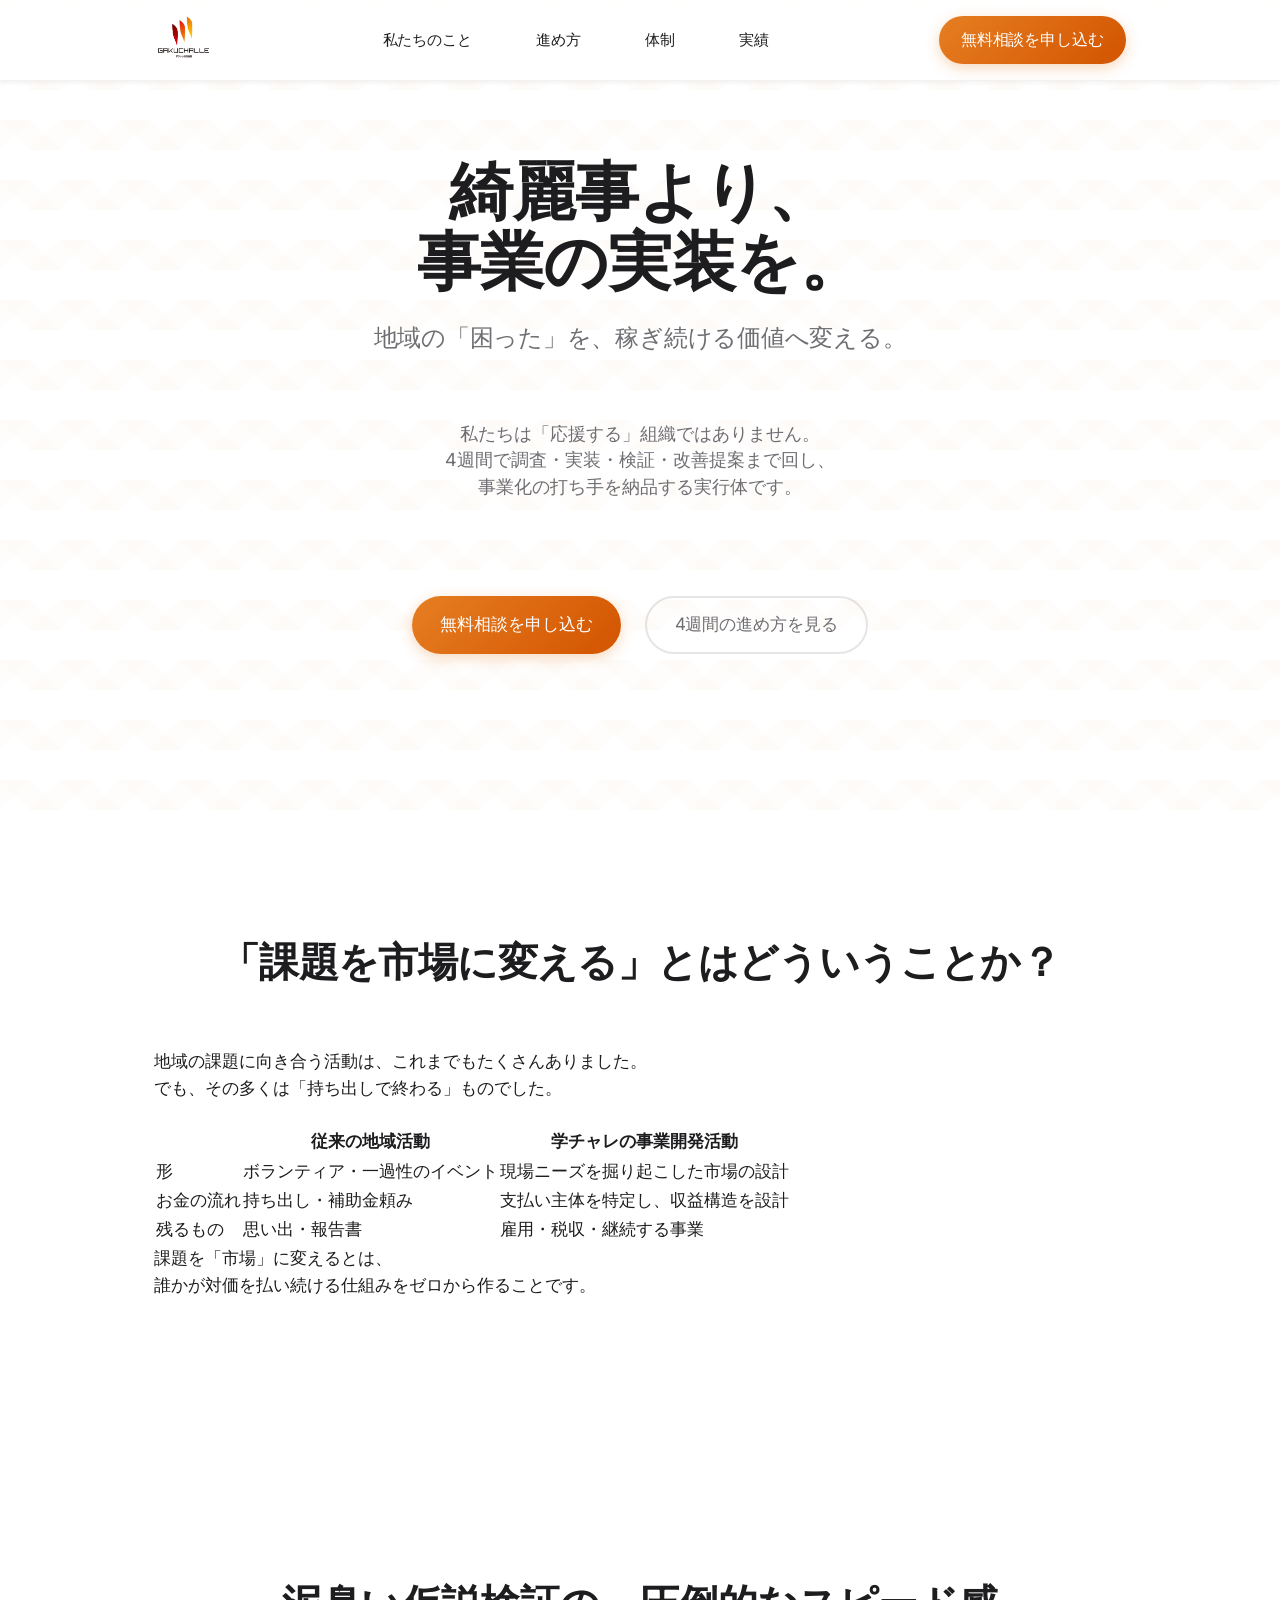
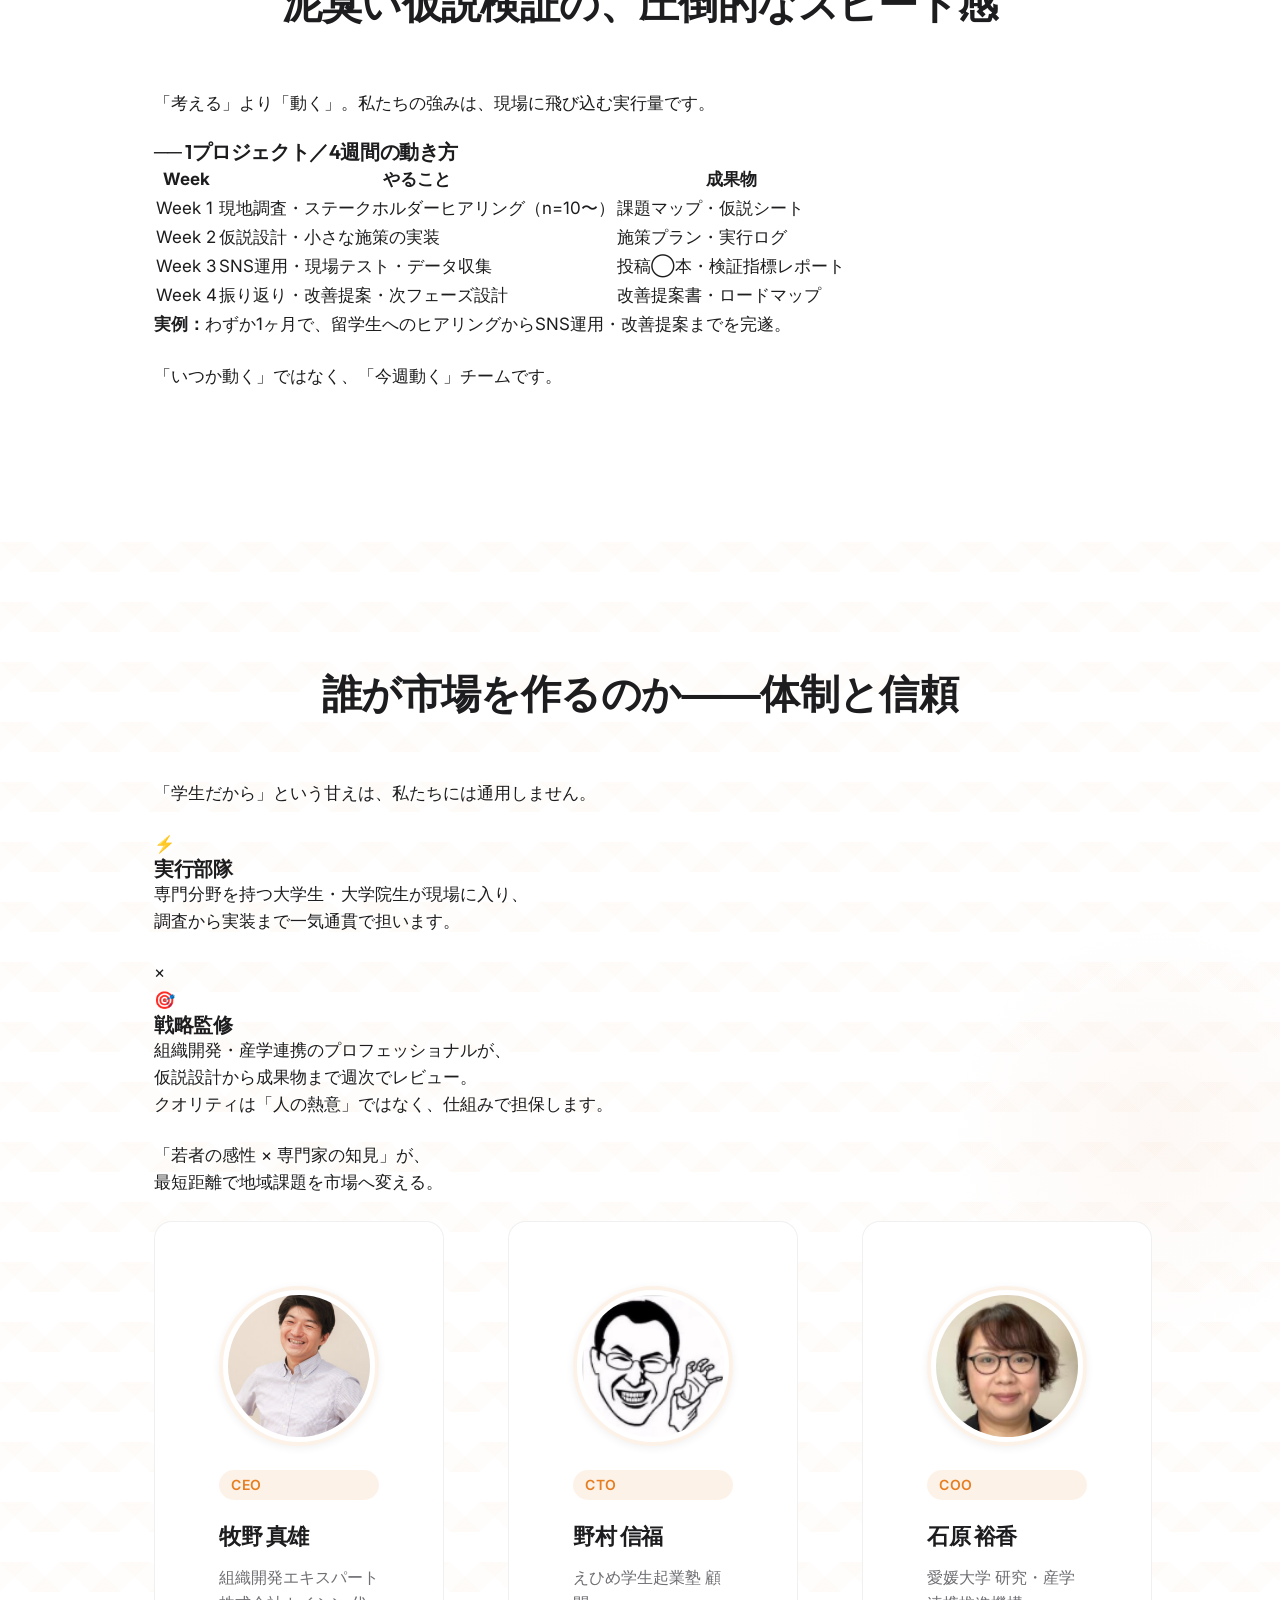
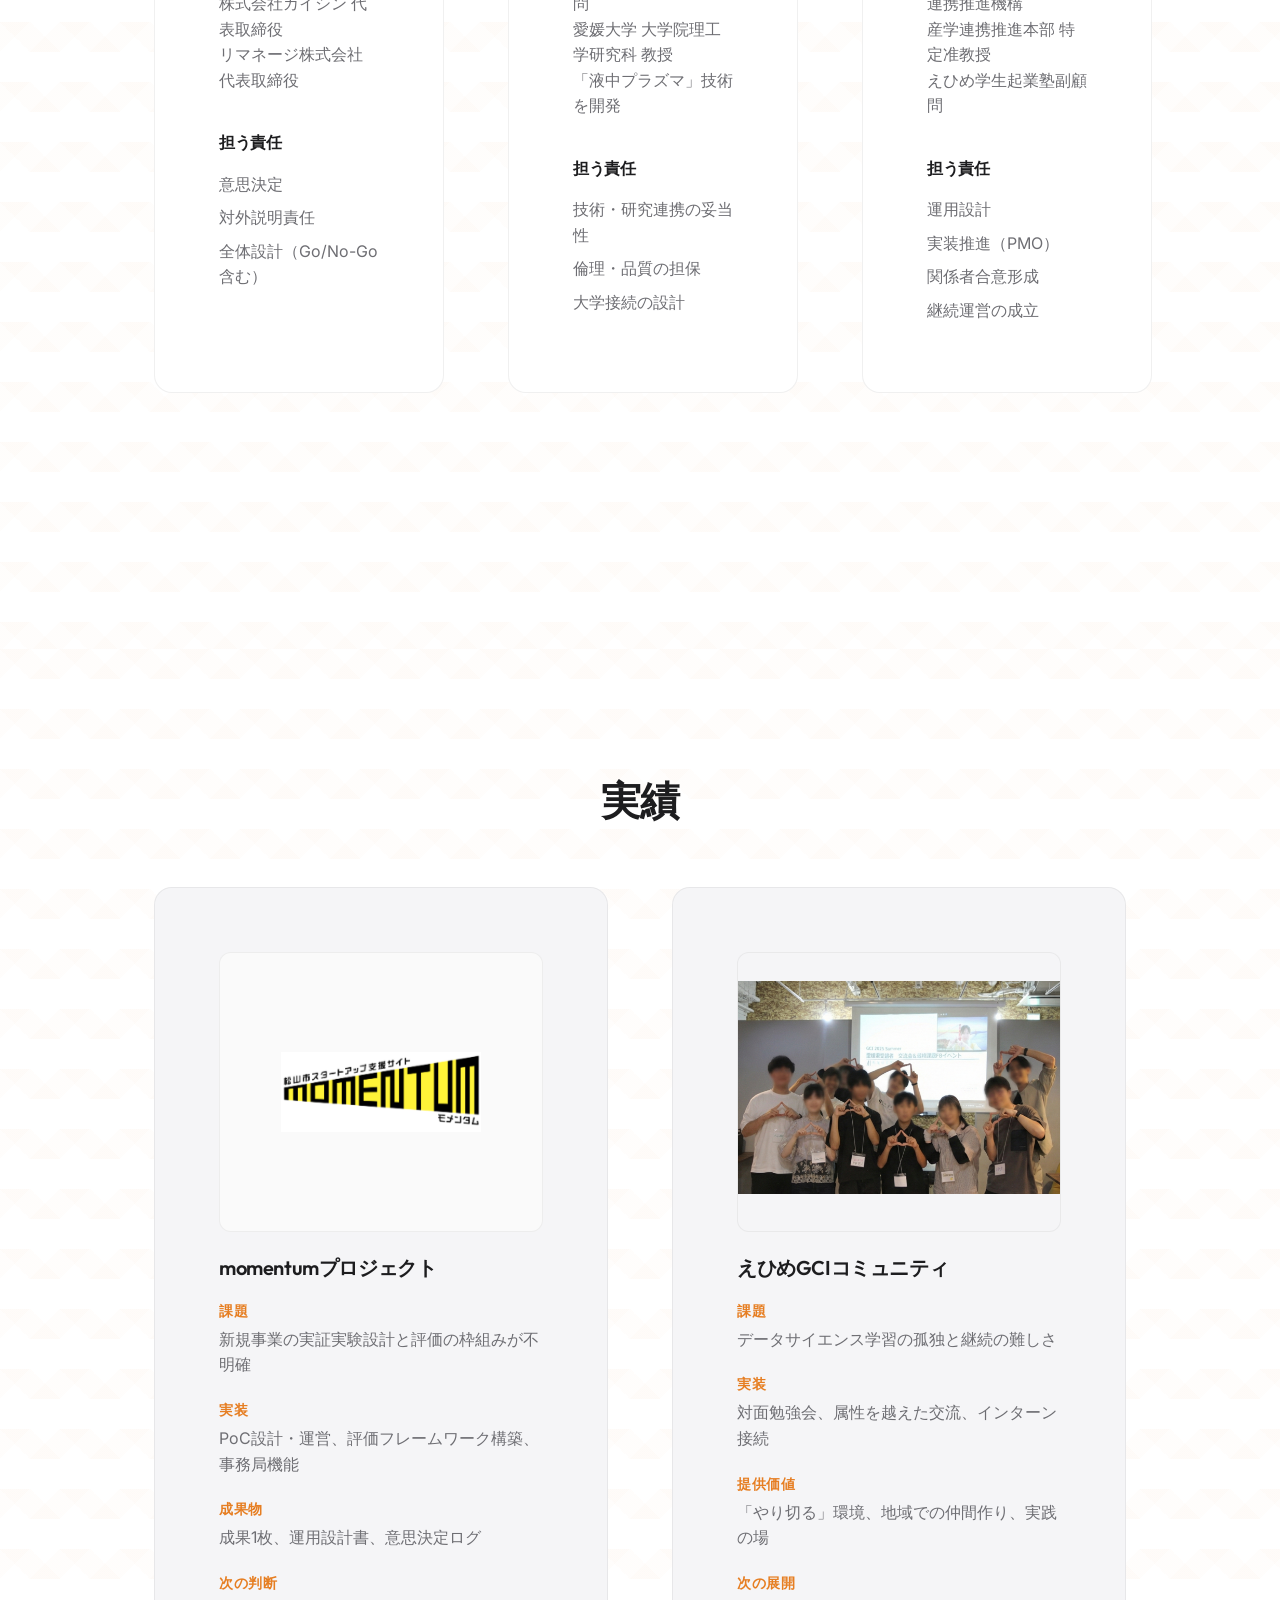
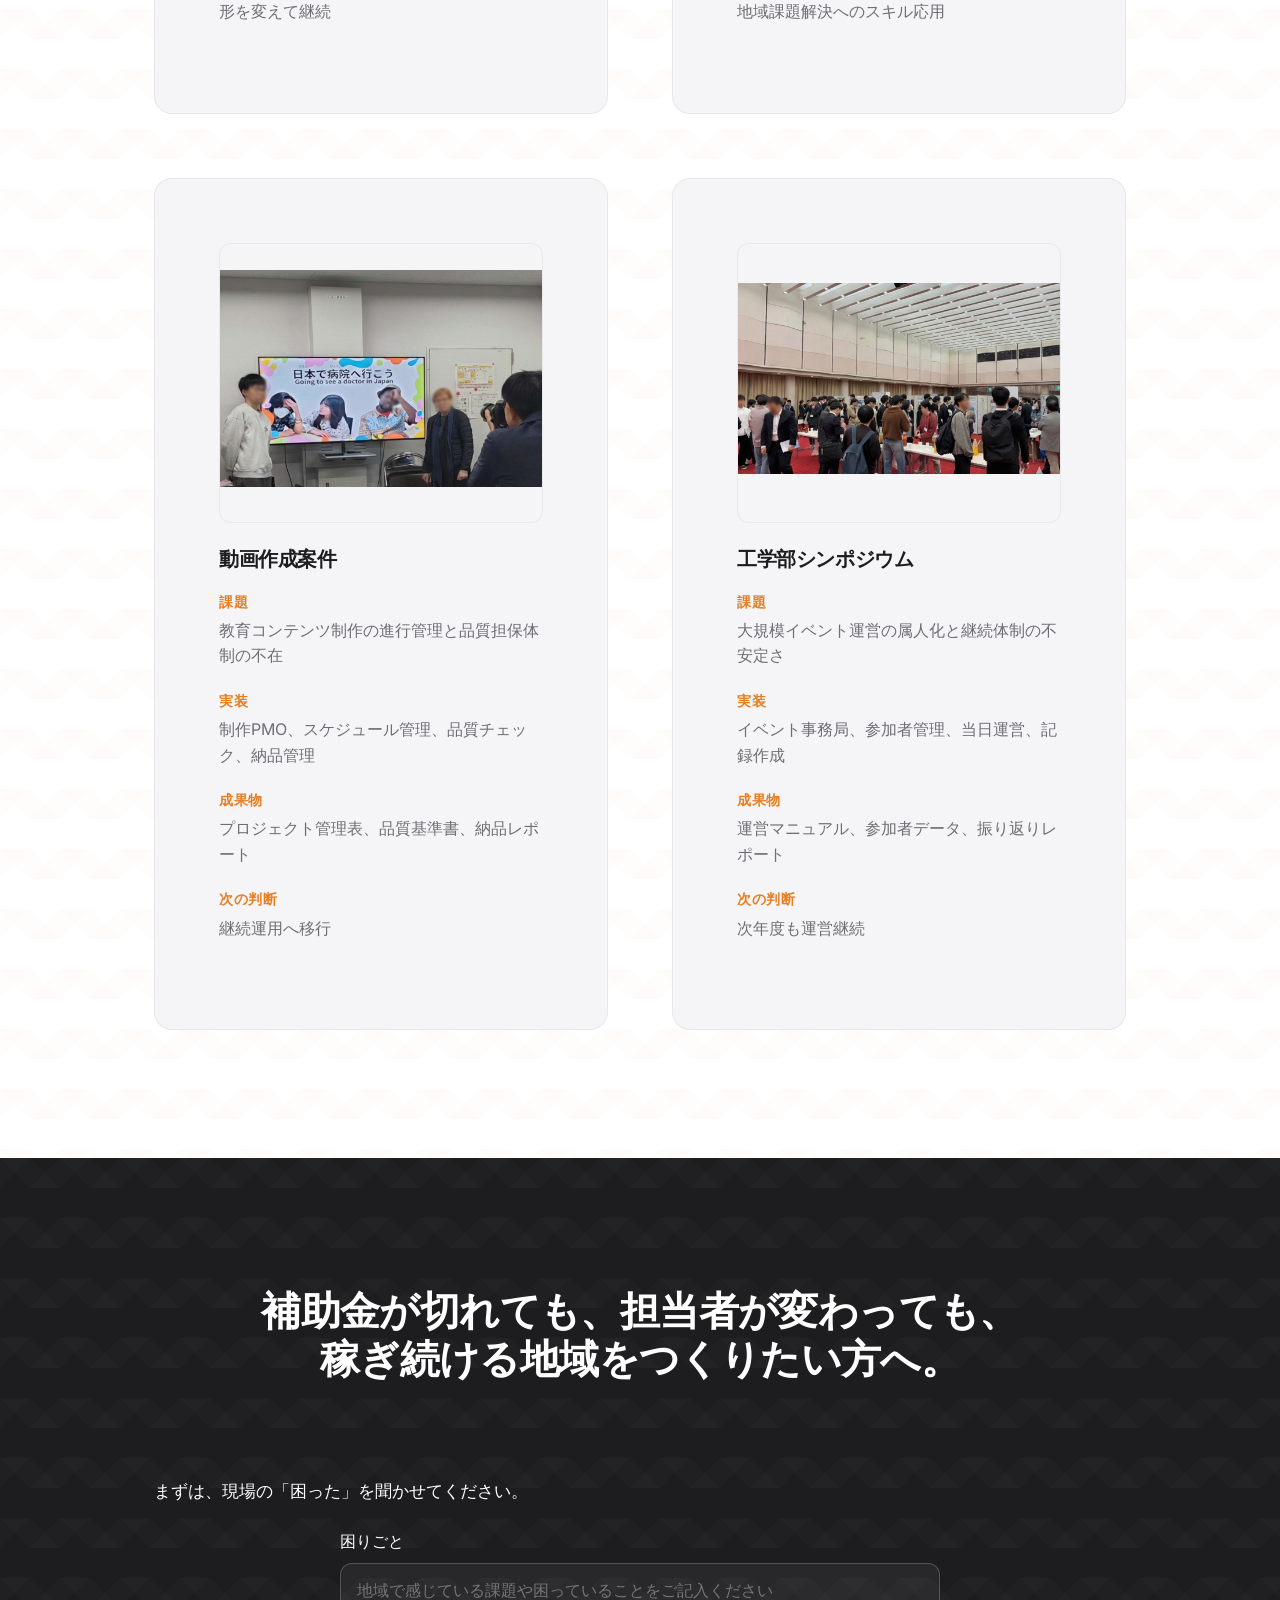
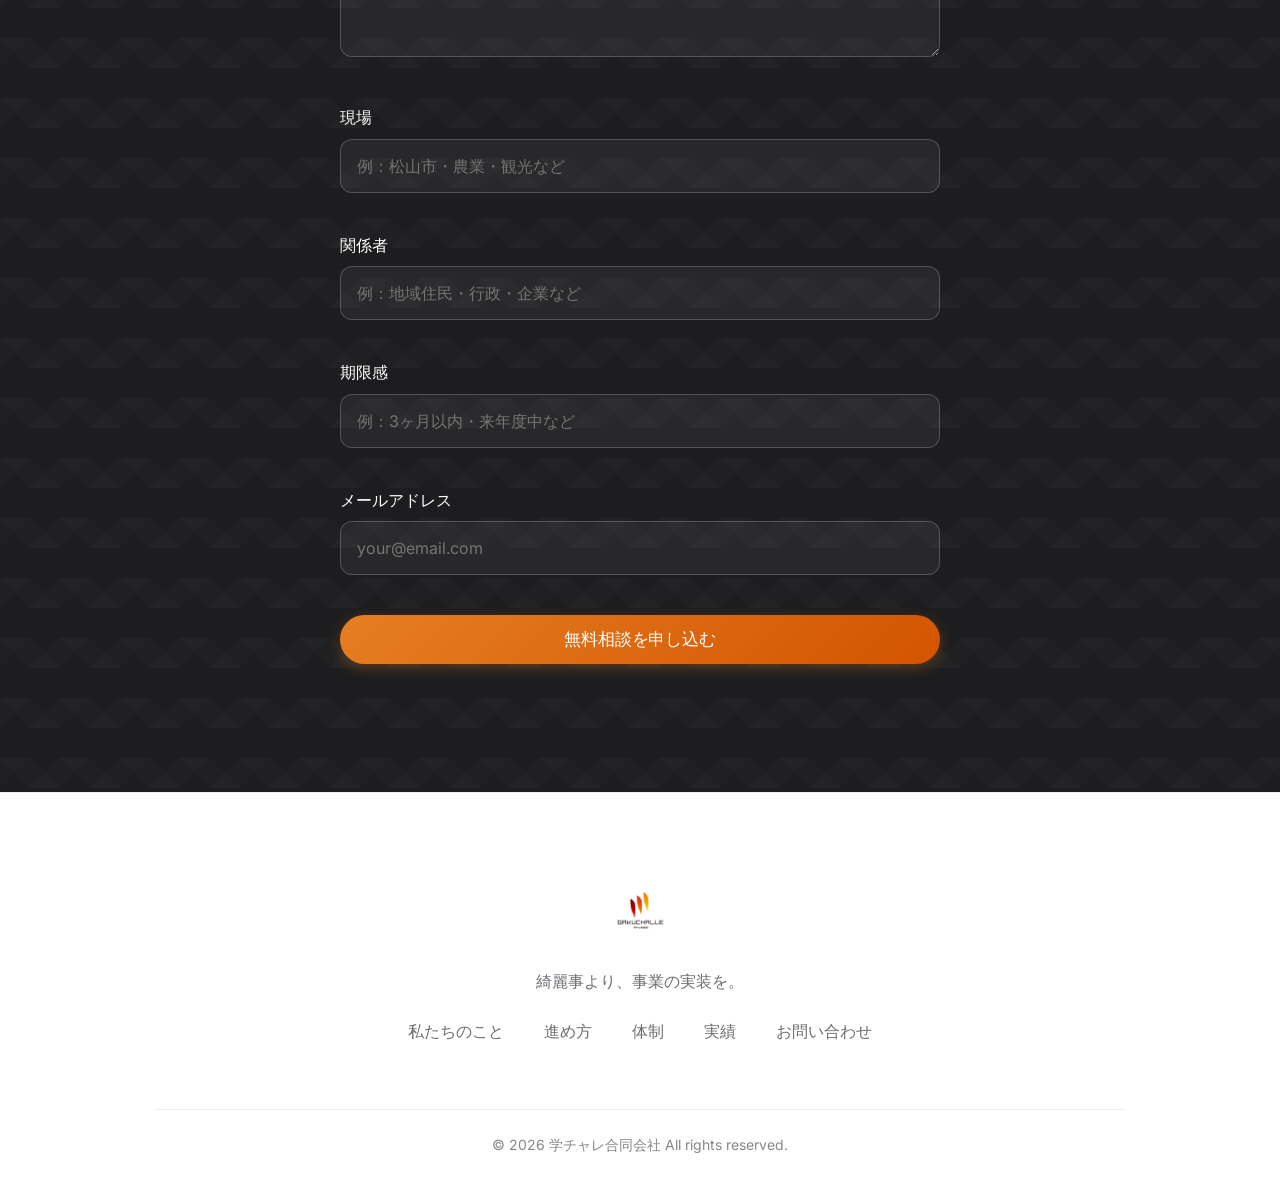
==== commit 21f6c0b8: "Update print statement from 'Hello' to 'Goodbye'" ====
--- a/index.html
+++ b/index.html
@@ -4,15 +4,15 @@
 <head>
     <meta charset="UTF-8">
     <meta name="viewport" content="width=device-width, initial-scale=1.0">
-    <meta name="description" content="地域課題を、課題で終わらせない。判断と実装を、組織として引き受ける。学チャレ合同会社は、会社全体を「地域事業開発室」として運営する実装組織です。">
-    <meta name="keywords" content="地域事業開発, PoC, 実証実験, 事業共創, 学チャレ合同会社">
+    <meta name="description" content="綺麗事より、事業の実装を。地域の「困った」を、稼ぎ続ける価値へ変える。4週間で調査・実装・検証・改善提案まで回し、事業化の打ち手を納品する実行体です。">
+    <meta name="keywords" content="地域事業開発, 事業化, 仮説検証, 実装, 学チャレ合同会社">
 
     <!-- Open Graph -->
-    <meta property="og:title" content="学チャレ合同会社 - 地域課題を、課題で終わらせない。">
-    <meta property="og:description" content="判断と実装を、組織として引き受ける。実証(PoC)→判断→展開までを一貫して担います。">
+    <meta property="og:title" content="学チャレ合同会社 - 綺麗事より、事業の実装を。">
+    <meta property="og:description" content="地域の「困った」を、稼ぎ続ける価値へ変える。4週間で調査・実装・検証・改善提案まで回し、事業化の打ち手を納品する実行体です。">
     <meta property="og:type" content="website">
 
-    <title>学チャレ合同会社 - 地域課題を、課題で終わらせない</title>
+    <title>学チャレ合同会社 - 綺麗事より、事業の実装を。</title>
 
     <!-- Google Fonts -->
     <link rel="preconnect" href="https://fonts.googleapis.com">
@@ -34,15 +34,15 @@
 
             <nav class="nav" id="nav">
                 <ul class="nav-list">
-                    <li><a href="#flow" class="nav-link">ビジネスモデル</a></li>
+                    <li><a href="#what-we-do" class="nav-link">私たちのこと</a></li>
+                    <li><a href="#process" class="nav-link">進め方</a></li>
+                    <li><a href="#team" class="nav-link">体制</a></li>
                     <li><a href="#cases" class="nav-link">実績</a></li>
-                    <li><a href="#team" class="nav-link">組織</a></li>
                 </ul>
             </nav>
 
             <div class="header-cta">
-                <a href="#contact" class="btn btn-secondary">事業の進め方を見る</a>
-                <a href="#contact" class="btn btn-primary">PoC・連携を相談する</a>
+                <a href="#contact" class="btn btn-primary">無料相談を申し込む</a>
             </div>
 
             <button class="mobile-menu-toggle" id="mobileMenuToggle" aria-label="メニュー">
@@ -59,242 +59,146 @@
             <div class="hero-background"></div>
             <div class="container hero-content">
                 <div class="hero-text">
-                    <h2 class="hero-catch">地域課題を、<br>課題で終わらせない。</h2>
-                    <p class="hero-subcatch">判断と実装を、組織として引き受ける。</p>
+                    <h1 class="hero-catch">綺麗事より、<br>事業の実装を。</h1>
+                    <p class="hero-subcatch">地域の「困った」を、稼ぎ続ける価値へ変える。</p>
                     <p class="hero-description">
-                        学チャレ合同会社は、会社全体を「地域事業開発室」として運営する実装組織です。<br>
-                        実証(PoC)→ 判断 → 展開までを一貫して担います。
+                        私たちは「応援する」組織ではありません。<br>
+                        4週間で調査・実装・検証・改善提案まで回し、<br>
+                        事業化の打ち手を納品する実行体です。
                     </p>
                     <div class="hero-cta">
-                        <a href="#contact" class="btn btn-primary btn-large">PoC・連携を相談する</a>
-                        <a href="#flow" class="btn btn-outline btn-large">3分でわかる：学チャレの進め方</a>
-                    </div>
-                </div>
-            </div>
-        </section>
-
-        <!-- Section C: Removed (Clarification) -->
-
-        <!-- Section D: 課題共感 -->
-        <section id="problems" class="problems">
+                        <a href="#contact" class="btn btn-primary btn-large">無料相談を申し込む</a>
+                        <a href="#process" class="btn btn-outline btn-large">4週間の進め方を見る</a>
+                    </div>
+                </div>
+            </div>
+        </section>
+
+        <!-- Section①: 「課題を市場に変える」とはどういうことか？ -->
+        <section id="what-we-do" class="what-we-do">
             <div class="container">
-                <h2 class="section-title">地域事業が止まる理由は、<br>アイデア不足ではありません。</h2>
-                <div class="problems-grid">
-                    <div class="problem-card">
-                        <div class="problem-icon">⚠️</div>
-                        <p class="problem-text">PoCで終わり、<br>導入判断ができない</p>
-                    </div>
-                    <div class="problem-card">
-                        <div class="problem-icon">👥</div>
-                        <p class="problem-text">運用の担い手が<br>いない</p>
-                    </div>
-                    <div class="problem-card">
-                        <div class="problem-icon">❓</div>
-                        <p class="problem-text">責任の所在が<br>曖昧になる</p>
-                    </div>
-                    <div class="problem-card">
-                        <div class="problem-icon">🔄</div>
-                        <p class="problem-text">担当者が変わると<br>止まる（属人化）</p>
-                    </div>
-                </div>
-            </div>
-        </section>
-
-        <!-- Section E: 解決策 -->
-        <section id="solution" class="solution">
+                <h2 class="section-title">「課題を市場に変える」とはどういうことか？</h2>
+                <p class="section-lead">
+                    地域の課題に向き合う活動は、これまでもたくさんありました。<br>
+                    でも、その多くは「持ち出しで終わる」ものでした。
+                </p>
+
+                <div class="comparison-table-wrapper">
+                    <table class="comparison-table">
+                        <thead>
+                            <tr>
+                                <th></th>
+                                <th class="col-old">従来の地域活動</th>
+                                <th class="col-new">学チャレの事業開発活動</th>
+                            </tr>
+                        </thead>
+                        <tbody>
+                            <tr>
+                                <td class="row-label">形</td>
+                                <td class="col-old">ボランティア・一過性のイベント</td>
+                                <td class="col-new">現場ニーズを掘り起こした市場の設計</td>
+                            </tr>
+                            <tr>
+                                <td class="row-label">お金の流れ</td>
+                                <td class="col-old">持ち出し・補助金頼み</td>
+                                <td class="col-new">支払い主体を特定し、収益構造を設計</td>
+                            </tr>
+                            <tr>
+                                <td class="row-label">残るもの</td>
+                                <td class="col-old">思い出・報告書</td>
+                                <td class="col-new">雇用・税収・継続する事業</td>
+                            </tr>
+                        </tbody>
+                    </table>
+                </div>
+
+                <p class="section-emphasis">
+                    課題を「市場」に変えるとは、<br>誰かが対価を払い続ける仕組みをゼロから作ることです。
+                </p>
+            </div>
+        </section>
+
+        <!-- Section②: 泥臭い仮説検証の、圧倒的なスピード感 -->
+        <section id="process" class="process">
             <div class="container">
-                <h2 class="section-title">学チャレが提供するのは「支援」ではなく、<br>止まらない運用と判断の構造です。</h2>
-                <div class="solution-grid">
-                    <div class="solution-card">
-                        <div class="solution-icon">🎯</div>
-                        <h3 class="solution-title">現場起点で進める</h3>
-                        <p class="solution-text">合意形成・運用前提で設計します</p>
-                    </div>
-                    <div class="solution-card">
-                        <div class="solution-icon">🔬</div>
-                        <h3 class="solution-title">小さく試し、必ず判断する</h3>
-                        <p class="solution-text">PoCは判断材料として活用します</p>
-                    </div>
-                    <div class="solution-card">
-                        <div class="solution-icon">📋</div>
-                        <h3 class="solution-title">線引きを明確にする</h3>
-                        <p class="solution-text">やる/やらないを明文化します</p>
-                    </div>
-                </div>
-            </div>
-        </section>
-
-        <!-- Section F: 事業フロー -->
-        <section id="flow" class="flow">
-            <div class="container">
-                <h2 class="section-title">地域事業は、こうして前に進みます。</h2>
-                <div class="flow-diagram">
-                    <div class="flow-step">
-                        <div class="flow-step-number">1</div>
-                        <div class="flow-step-label">課題</div>
-                    </div>
-                    <div class="flow-arrow">→</div>
-                    <div class="flow-step flow-step-highlight">
-                        <div class="flow-step-number">2</div>
-                        <div class="flow-step-label">地域事業開発室<br><span class="flow-step-sublabel">（全社）</span></div>
-                    </div>
-                    <div class="flow-arrow">→</div>
-                    <div class="flow-step">
-                        <div class="flow-step-number">3</div>
-                        <div class="flow-step-label">PoC<br><span class="flow-step-sublabel">（実証）</span></div>
-                    </div>
-                    <div class="flow-arrow">→</div>
-                    <div class="flow-step">
-                        <div class="flow-step-number">4</div>
-                        <div class="flow-step-label">判断<br><span class="flow-step-sublabel">(Go/No-Go/変更)</span></div>
-                    </div>
-                    <div class="flow-arrow">→</div>
-                    <div class="flow-step">
-                        <div class="flow-step-number">5</div>
-                        <div class="flow-step-label">展開</div>
-                    </div>
-                </div>
-                <p class="flow-note">PoCはゴールではありません。次に進めるかどうかを決める材料を残します。</p>
-
-                <!-- ビジネスモデル図 -->
-                <div class="business-model-diagram">
-                    <h3 class="diagram-title">実践する・知識を学ぶ の両輪で成長</h3>
-                    <figure class="diagram-wrapper">
-                        <img src="media/スクリーンショット 2026-01-29 153024.png"
-                            alt="学チャレビジネスモデル図：PoC→判断→展開のプロセス。実装に参加する協働者として学ぶ" class="diagram-image" loading="lazy"
-                            width="800" height="auto">
-                        <figcaption class="diagram-caption">学生は実装に参加する協働者として、室員が設計した事業の中で実践的に学びます</figcaption>
-                    </figure>
-                </div>
-            </div>
-        </section>
-
-        <!-- Section G: Removed (Exits) -->
-
-        <!-- Section H: Removed (Services) -->
-
-        <!-- Section I: Removed (Boundaries) -->
-
-        <!-- Section J: 実績 -->
-        <section id="cases" class="cases">
-            <div class="container">
-                <h2 class="section-title">実績</h2>
-                <div class="cases-grid">
-                    <div class="case-card">
-                        <a href="https://momentum-matsuyama.com/" target="_blank" rel="noopener noreferrer"
-                            class="case-link" aria-label="momentumプロジェクトの詳細">
-                            <div class="case-image-wrapper case-placeholder momentum-logo-wrapper" role="img"
-                                aria-label="momentumのロゴマーク">
-                                <img src="media/momentum.png" alt="momentum" class="momentum-logo" loading="lazy"
-                                    width="120" height="auto">
-                            </div>
-                        </a>
-                        <h3 class="case-title"><a href="https://momentum-matsuyama.com/" target="_blank"
-                                rel="noopener noreferrer">momentumプロジェクト</a></h3>
-                        <div class="case-section">
-                            <h4 class="case-label">課題</h4>
-                            <p>新規事業の実証実験設計と評価の枠組みが不明確</p>
-                        </div>
-                        <div class="case-section">
-                            <h4 class="case-label">実装</h4>
-                            <p>PoC設計・運営、評価フレームワーク構築、事務局機能</p>
-                        </div>
-                        <div class="case-section">
-                            <h4 class="case-label">成果物</h4>
-                            <p>成果1枚、運用設計書、意思決定ログ</p>
-                        </div>
-                        <div class="case-section">
-                            <h4 class="case-label">次の判断</h4>
-                            <p>形を変えて継続</p>
-                        </div>
-                    </div>
-
-                    <div class="case-card">
-                        <div class="case-image-wrapper">
-                            <picture>
-                                <img src="media/えひめGCI.png" alt="えひめGCIコミュニティの勉強会参加者の様子" class="case-image"
-                                    loading="lazy" width="400" height="300">
-                            </picture>
-                        </div>
-                        <h3 class="case-title">えひめGCIコミュニティ</h3>
-                        <div class="case-section">
-                            <h4 class="case-label">課題</h4>
-                            <p>データサイエンス学習の孤独と継続の難しさ</p>
-                        </div>
-                        <div class="case-section">
-                            <h4 class="case-label">実装</h4>
-                            <p>対面勉強会、属性を越えた交流、インターン接続</p>
-                        </div>
-                        <div class="case-section">
-                            <h4 class="case-label">提供価値</h4>
-                            <p>「やり切る」環境、地域での仲間作り、実践の場</p>
-                        </div>
-                        <div class="case-section">
-                            <h4 class="case-label">次の展開</h4>
-                            <p>地域課題解決へのスキル応用</p>
-                        </div>
-                    </div>
-
-                    <div class="case-card">
-                        <div class="case-image-wrapper">
-                            <picture>
-                                <img src="media/動画案件.png" alt="動画作成案件のチーム作業風景" class="case-image" loading="lazy"
-                                    width="400" height="300">
-                            </picture>
-                        </div>
-                        <h3 class="case-title">動画作成案件</h3>
-                        <div class="case-section">
-                            <h4 class="case-label">課題</h4>
-                            <p>教育コンテンツ制作の進行管理と品質担保体制の不在</p>
-                        </div>
-                        <div class="case-section">
-                            <h4 class="case-label">実装</h4>
-                            <p>制作PMO、スケジュール管理、品質チェック、納品管理</p>
-                        </div>
-                        <div class="case-section">
-                            <h4 class="case-label">成果物</h4>
-                            <p>プロジェクト管理表、品質基準書、納品レポート</p>
-                        </div>
-                        <div class="case-section">
-                            <h4 class="case-label">次の判断</h4>
-                            <p>継続運用へ移行</p>
-                        </div>
-                    </div>
-
-                    <div class="case-card">
-                        <div class="case-image-wrapper">
-                            <picture>
-                                <img src="media/工学部シンポジウム.png" alt="工学部シンポジウムのステージとパネルの様子" class="case-image"
-                                    loading="lazy" width="400" height="300">
-                            </picture>
-                        </div>
-                        <h3 class="case-title">工学部シンポジウム</h3>
-                        <div class="case-section">
-                            <h4 class="case-label">課題</h4>
-                            <p>大規模イベント運営の属人化と継続体制の不安定さ</p>
-                        </div>
-                        <div class="case-section">
-                            <h4 class="case-label">実装</h4>
-                            <p>イベント事務局、参加者管理、当日運営、記録作成</p>
-                        </div>
-                        <div class="case-section">
-                            <h4 class="case-label">成果物</h4>
-                            <p>運営マニュアル、参加者データ、振り返りレポート</p>
-                        </div>
-                        <div class="case-section">
-                            <h4 class="case-label">次の判断</h4>
-                            <p>次年度も運営継続</p>
-                        </div>
-                    </div>
-                </div>
-            </div>
-        </section>
-
-        <!-- Section K: 組織・責任 -->
+                <h2 class="section-title">泥臭い仮説検証の、圧倒的なスピード感</h2>
+                <p class="section-lead">「考える」より「動く」。私たちの強みは、現場に飛び込む実行量です。</p>
+
+                <h3 class="subsection-label">── 1プロジェクト／4週間の動き方</h3>
+
+                <div class="week-table-wrapper">
+                    <table class="week-table">
+                        <thead>
+                            <tr>
+                                <th>Week</th>
+                                <th>やること</th>
+                                <th>成果物</th>
+                            </tr>
+                        </thead>
+                        <tbody>
+                            <tr>
+                                <td class="week-num"><span class="week-badge">Week 1</span></td>
+                                <td>現地調査・ステークホルダーヒアリング（n=10〜）</td>
+                                <td class="deliverable">課題マップ・仮説シート</td>
+                            </tr>
+                            <tr>
+                                <td class="week-num"><span class="week-badge">Week 2</span></td>
+                                <td>仮説設計・小さな施策の実装</td>
+                                <td class="deliverable">施策プラン・実行ログ</td>
+                            </tr>
+                            <tr>
+                                <td class="week-num"><span class="week-badge">Week 3</span></td>
+                                <td>SNS運用・現場テスト・データ収集</td>
+                                <td class="deliverable">投稿◯本・検証指標レポート</td>
+                            </tr>
+                            <tr>
+                                <td class="week-num"><span class="week-badge">Week 4</span></td>
+                                <td>振り返り・改善提案・次フェーズ設計</td>
+                                <td class="deliverable">改善提案書・ロードマップ</td>
+                            </tr>
+                        </tbody>
+                    </table>
+                </div>
+
+                <div class="process-highlight">
+                    <p class="process-example">
+                        <strong>実例：</strong>わずか1ヶ月で、留学生へのヒアリングからSNS運用・改善提案までを完遂。
+                    </p>
+                    <p class="process-tagline">「いつか動く」ではなく、「今週動く」チームです。</p>
+                </div>
+            </div>
+        </section>
+
+        <!-- Section③: 誰が市場を作るのか――体制と信頼 -->
         <section id="team" class="team">
             <div class="container">
-                <h2 class="section-title">組織・責任</h2>
-                <p class="team-intro">室員が責任を担います。</p>
+                <h2 class="section-title">誰が市場を作るのか――体制と信頼</h2>
+                <p class="section-lead">「学生だから」という甘えは、私たちには通用しません。</p>
+
+                <div class="team-structure-grid">
+                    <div class="team-structure-card">
+                        <div class="team-structure-icon">⚡</div>
+                        <h3 class="team-structure-title">実行部隊</h3>
+                        <p class="team-structure-text">
+                            専門分野を持つ大学生・大学院生が現場に入り、<br>
+                            調査から実装まで一気通貫で担います。
+                        </p>
+                    </div>
+                    <div class="team-structure-divider">×</div>
+                    <div class="team-structure-card">
+                        <div class="team-structure-icon">🎯</div>
+                        <h3 class="team-structure-title">戦略監修</h3>
+                        <p class="team-structure-text">
+                            組織開発・産学連携のプロフェッショナルが、<br>
+                            仮説設計から成果物まで週次でレビュー。<br>
+                            クオリティは「人の熱意」ではなく、仕組みで担保します。
+                        </p>
+                    </div>
+                </div>
+
+                <p class="team-tagline">
+                    「若者の感性 × 専門家の知見」が、<br>最短距離で地域課題を市場へ変える。
+                </p>
 
                 <div class="team-grid">
                     <div class="team-card">
@@ -364,58 +268,161 @@
                         </div>
                     </div>
                 </div>
-
-                <div class="mission-vision">
-                    <div class="mv-card">
-                        <h3 class="mv-title">MISSION</h3>
-                        <p class="mv-text">
-                            学チャレ合同会社をハブに、大学・企業・自治体が抱える現実の課題を学生チームが受託し、確かなアウトプットとともに学びを"仕事"へ転換。PoCや共創ファンドを通じて次の産学・連携・起業へ続く土台をつくります。
-                        </p>
-                    </div>
-                    <div class="mv-card">
-                        <h3 class="mv-title">VISION</h3>
-                        <p class="mv-text">学び手・地域・産業界が共創し続け、『挑戦のプラットフォーム』を築き、未来を拓く。失敗を恐れず、新しいアイデアやプロジェクトに挑戦できる文化を醸成。</p>
-                    </div>
-                </div>
-            </div>
-        </section>
-
-        <!-- Section L: Removed (Startup Desk) -->
-
-        <!-- Section M: Removed (FAQ) -->
+            </div>
+        </section>
+
+        <!-- Section④: 実績 -->
+        <section id="cases" class="cases">
+            <div class="container">
+                <h2 class="section-title">実績</h2>
+
+                <div class="cases-grid">
+                    <div class="case-card">
+                        <a href="https://momentum-matsuyama.com/" target="_blank" rel="noopener noreferrer"
+                            class="case-link" aria-label="momentumプロジェクトの詳細">
+                            <div class="case-image-wrapper case-placeholder momentum-logo-wrapper" role="img"
+                                aria-label="momentumのロゴマーク">
+                                <img src="media\momentum.png" alt="momentum" class="momentum-logo" loading="lazy"
+                                    width="120" height="auto">
+                            </div>
+                        </a>
+                        <h3 class="case-title"><a href="https://momentum-matsuyama.com/" target="_blank"
+                                rel="noopener noreferrer">momentumプロジェクト</a></h3>
+                        <div class="case-section">
+                            <h4 class="case-label">課題</h4>
+                            <p>新規事業の実証実験設計と評価の枠組みが不明確</p>
+                        </div>
+                        <div class="case-section">
+                            <h4 class="case-label">実装</h4>
+                            <p>PoC設計・運営、評価フレームワーク構築、事務局機能</p>
+                        </div>
+                        <div class="case-section">
+                            <h4 class="case-label">成果物</h4>
+                            <p>成果1枚、運用設計書、意思決定ログ</p>
+                        </div>
+                        <div class="case-section">
+                            <h4 class="case-label">次の判断</h4>
+                            <p>形を変えて継続</p>
+                        </div>
+                    </div>
+
+                    <div class="case-card">
+                        <div class="case-image-wrapper">
+                            <picture>
+                                <img src="media\えひめGCI.png" alt="えひめGCIコミュニティの勉強会参加者の様子" class="case-image"
+                                    loading="lazy" width="400" height="300">
+                            </picture>
+                        </div>
+                        <h3 class="case-title">えひめGCIコミュニティ</h3>
+                        <div class="case-section">
+                            <h4 class="case-label">課題</h4>
+                            <p>データサイエンス学習の孤独と継続の難しさ</p>
+                        </div>
+                        <div class="case-section">
+                            <h4 class="case-label">実装</h4>
+                            <p>対面勉強会、属性を越えた交流、インターン接続</p>
+                        </div>
+                        <div class="case-section">
+                            <h4 class="case-label">提供価値</h4>
+                            <p>「やり切る」環境、地域での仲間作り、実践の場</p>
+                        </div>
+                        <div class="case-section">
+                            <h4 class="case-label">次の展開</h4>
+                            <p>地域課題解決へのスキル応用</p>
+                        </div>
+                    </div>
+
+                    <div class="case-card">
+                        <div class="case-image-wrapper">
+                            <picture>
+                                <img src="media\動画案件.png" alt="動画作成案件のチーム作業風景" class="case-image" loading="lazy"
+                                    width="400" height="300">
+                            </picture>
+                        </div>
+                        <h3 class="case-title">動画作成案件</h3>
+                        <div class="case-section">
+                            <h4 class="case-label">課題</h4>
+                            <p>教育コンテンツ制作の進行管理と品質担保体制の不在</p>
+                        </div>
+                        <div class="case-section">
+                            <h4 class="case-label">実装</h4>
+                            <p>制作PMO、スケジュール管理、品質チェック、納品管理</p>
+                        </div>
+                        <div class="case-section">
+                            <h4 class="case-label">成果物</h4>
+                            <p>プロジェクト管理表、品質基準書、納品レポート</p>
+                        </div>
+                        <div class="case-section">
+                            <h4 class="case-label">次の判断</h4>
+                            <p>継続運用へ移行</p>
+                        </div>
+                    </div>
+
+                    <div class="case-card">
+                        <div class="case-image-wrapper">
+                            <picture>
+                                <img src="media\工学部シンポジウム.png" alt="工学部シンポジウムのステージとパネルの様子" class="case-image"
+                                    loading="lazy" width="400" height="300">
+                            </picture>
+                        </div>
+                        <h3 class="case-title">工学部シンポジウム</h3>
+                        <div class="case-section">
+                            <h4 class="case-label">課題</h4>
+                            <p>大規模イベント運営の属人化と継続体制の不安定さ</p>
+                        </div>
+                        <div class="case-section">
+                            <h4 class="case-label">実装</h4>
+                            <p>イベント事務局、参加者管理、当日運営、記録作成</p>
+                        </div>
+                        <div class="case-section">
+                            <h4 class="case-label">成果物</h4>
+                            <p>運営マニュアル、参加者データ、振り返りレポート</p>
+                        </div>
+                        <div class="case-section">
+                            <h4 class="case-label">次の判断</h4>
+                            <p>次年度も運営継続</p>
+                        </div>
+                    </div>
+                </div>
+            </div>
+        </section>
 
         <!-- Section N: 最終CTA -->
         <section id="contact" class="final-cta">
             <div class="container">
-                <h2 class="final-cta-title">「やったこと」にしない。<br>次に進める状態をつくります。</h2>
+                <h2 class="final-cta-title">
+                    補助金が切れても、担当者が変わっても、<br>稼ぎ続ける地域をつくりたい方へ。
+                </h2>
+                <p class="final-cta-sub">まずは、現場の「困った」を聞かせてください。</p>
 
                 <form class="contact-form" id="contactForm">
                     <div class="form-group">
                         <label for="issue">困りごと</label>
-                        <textarea id="issue" name="issue" rows="3" required></textarea>
+                        <textarea id="issue" name="issue" rows="3" required
+                            placeholder="地域で感じている課題や困っていることをご記入ください"></textarea>
                     </div>
 
                     <div class="form-group">
                         <label for="field">現場</label>
-                        <input type="text" id="field" name="field" required>
+                        <input type="text" id="field" name="field" required placeholder="例：松山市・農業・観光など">
                     </div>
 
                     <div class="form-group">
                         <label for="stakeholders">関係者</label>
-                        <input type="text" id="stakeholders" name="stakeholders" required>
+                        <input type="text" id="stakeholders" name="stakeholders" required placeholder="例：地域住民・行政・企業など">
                     </div>
 
                     <div class="form-group">
                         <label for="timeline">期限感</label>
-                        <input type="text" id="timeline" name="timeline" required>
+                        <input type="text" id="timeline" name="timeline" required placeholder="例：3ヶ月以内・来年度中など">
                     </div>
 
                     <div class="form-group">
                         <label for="email">メールアドレス</label>
-                        <input type="email" id="email" name="email" required>
-                    </div>
-
-                    <button type="submit" class="btn btn-primary btn-large btn-full">PoC・連携を相談する</button>
+                        <input type="email" id="email" name="email" required placeholder="your@email.com">
+                    </div>
+
+                    <button type="submit" class="btn btn-primary btn-large btn-full" id="submitBtn">無料相談を申し込む</button>
                 </form>
             </div>
         </section>
@@ -428,11 +435,12 @@
                 <div class="footer-logo">
                     <img src="media/ロゴ.png" alt="学チャレ合同会社ロゴ" class="footer-logo-img">
                 </div>
-                <p class="footer-tagline">地域課題を、課題で終わらせない。</p>
+                <p class="footer-tagline">綺麗事より、事業の実装を。</p>
                 <div class="footer-links">
-                    <a href="#flow">進め方</a>
+                    <a href="#what-we-do">私たちのこと</a>
+                    <a href="#process">進め方</a>
+                    <a href="#team">体制</a>
                     <a href="#cases">実績</a>
-                    <a href="#team">組織</a>
                     <a href="#contact">お問い合わせ</a>
                 </div>
             </div>
@@ -445,4 +453,4 @@
     <script src="script.js"></script>
 </body>
 
-</html>+</html>
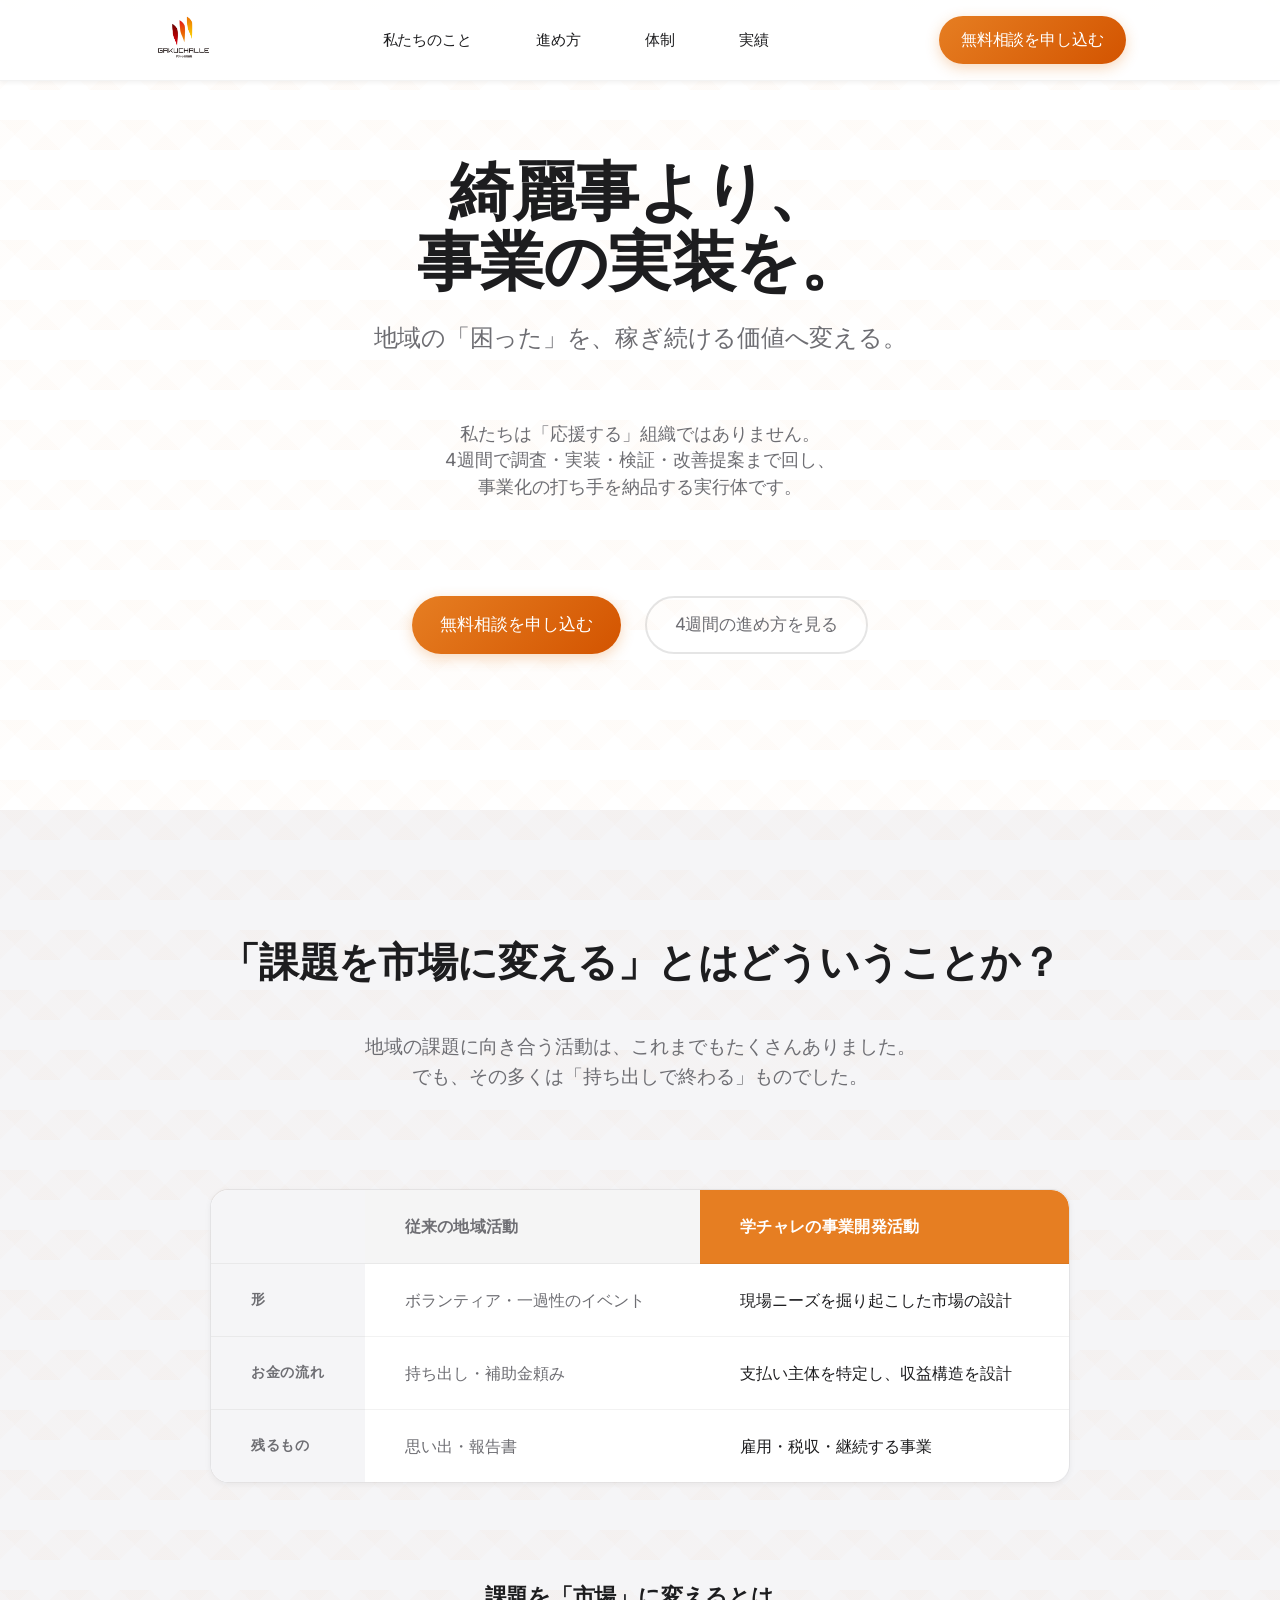
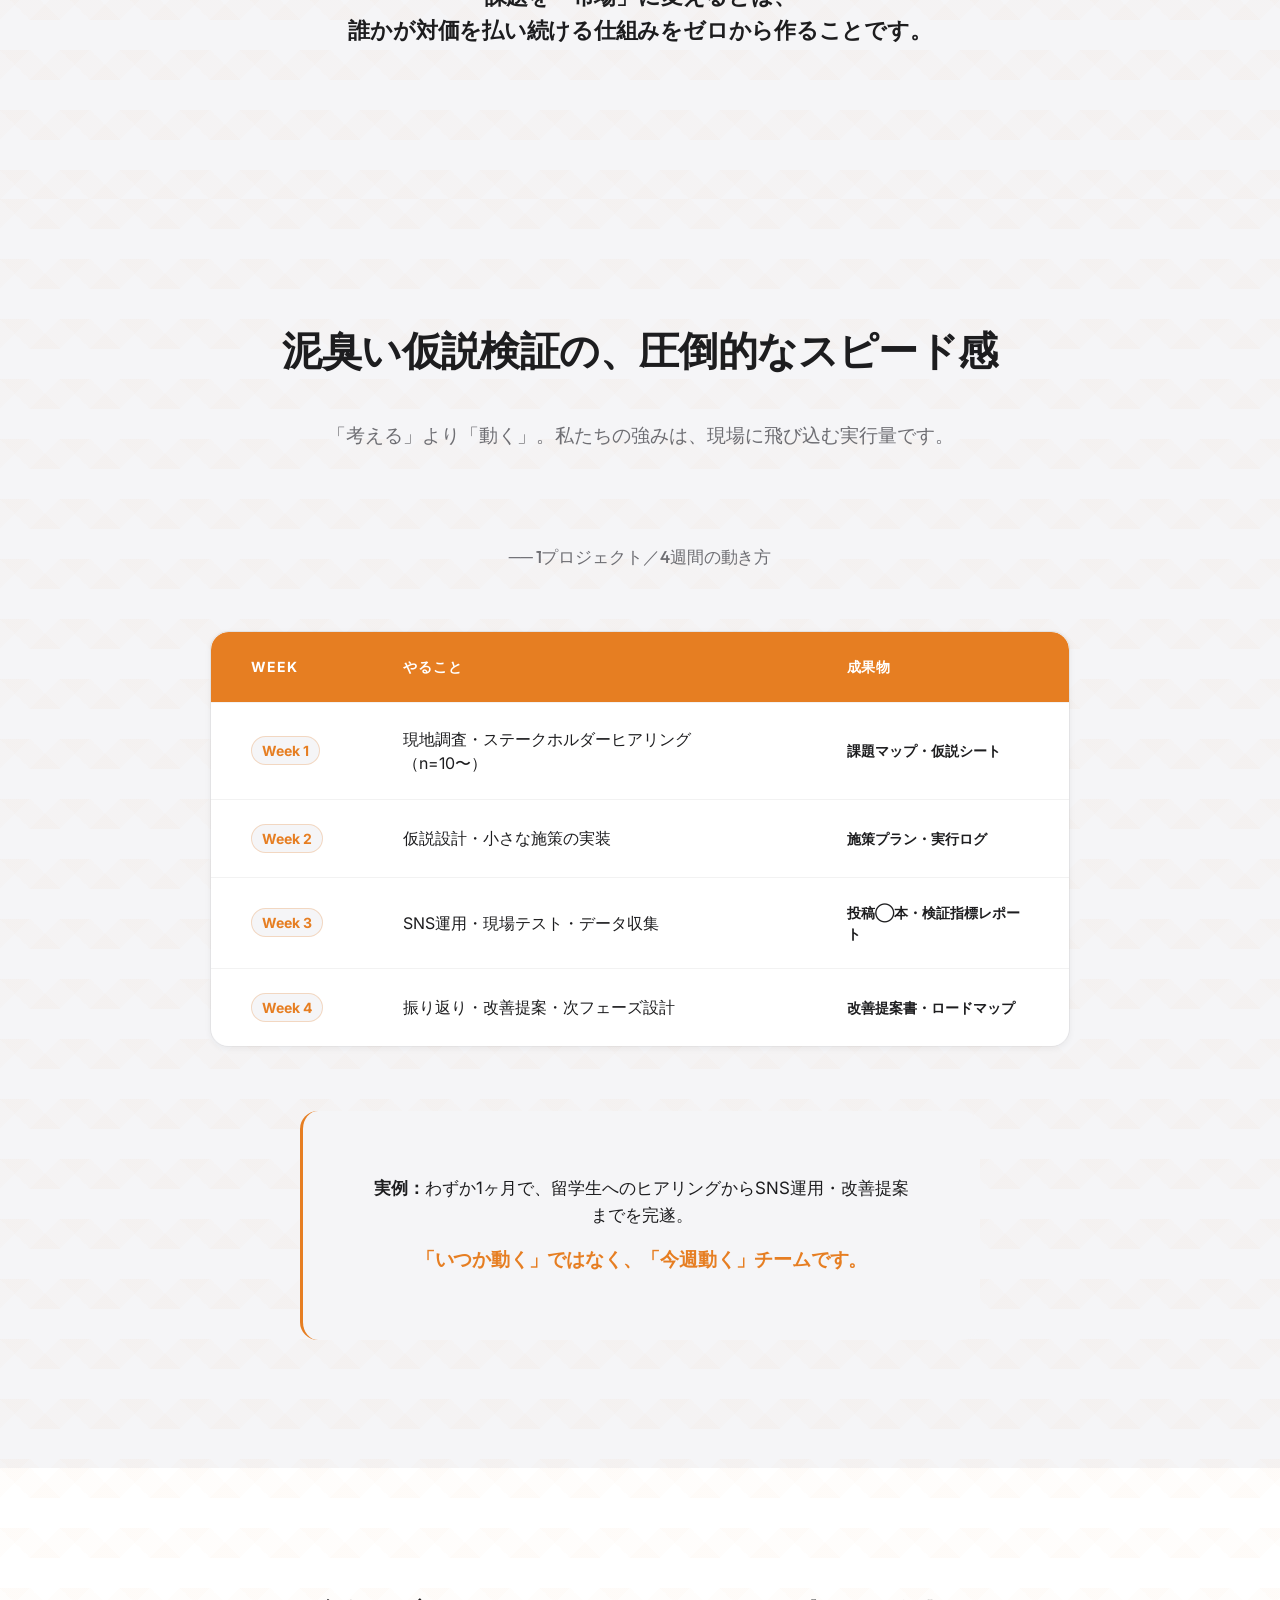
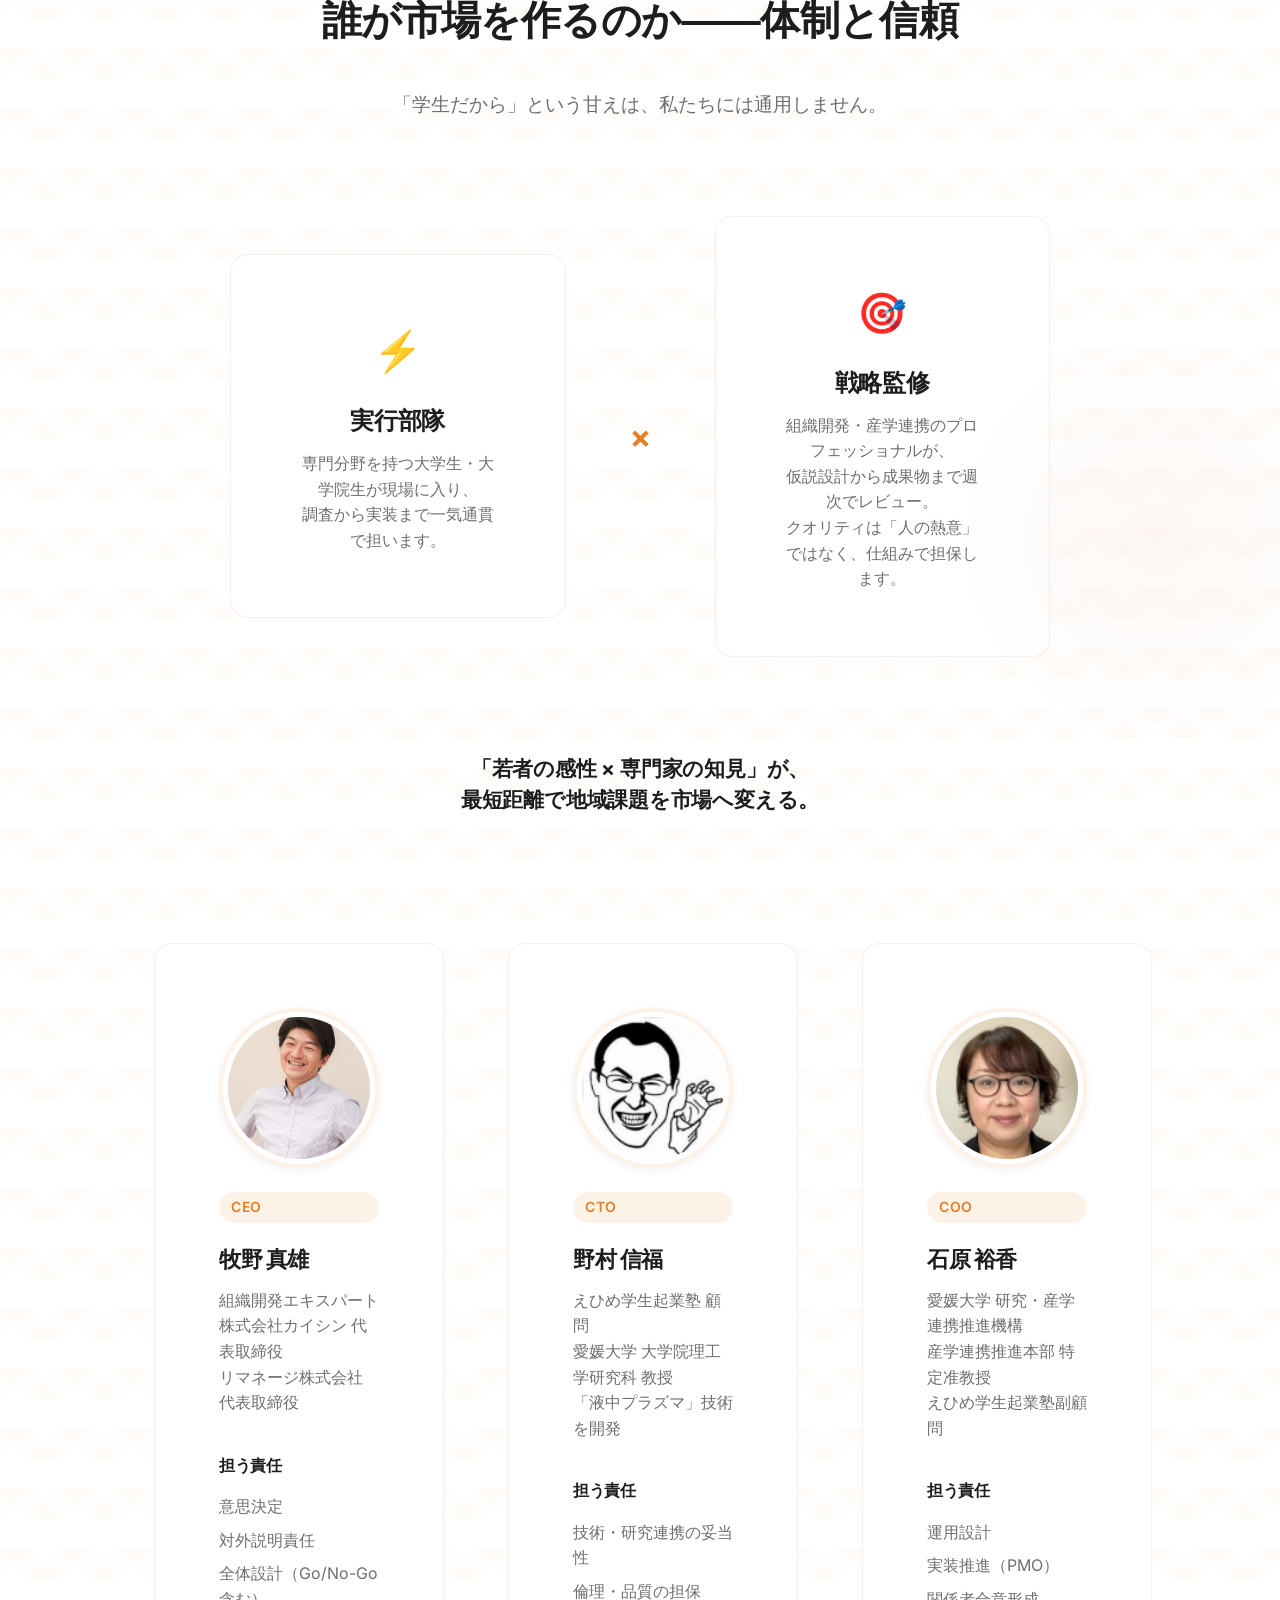
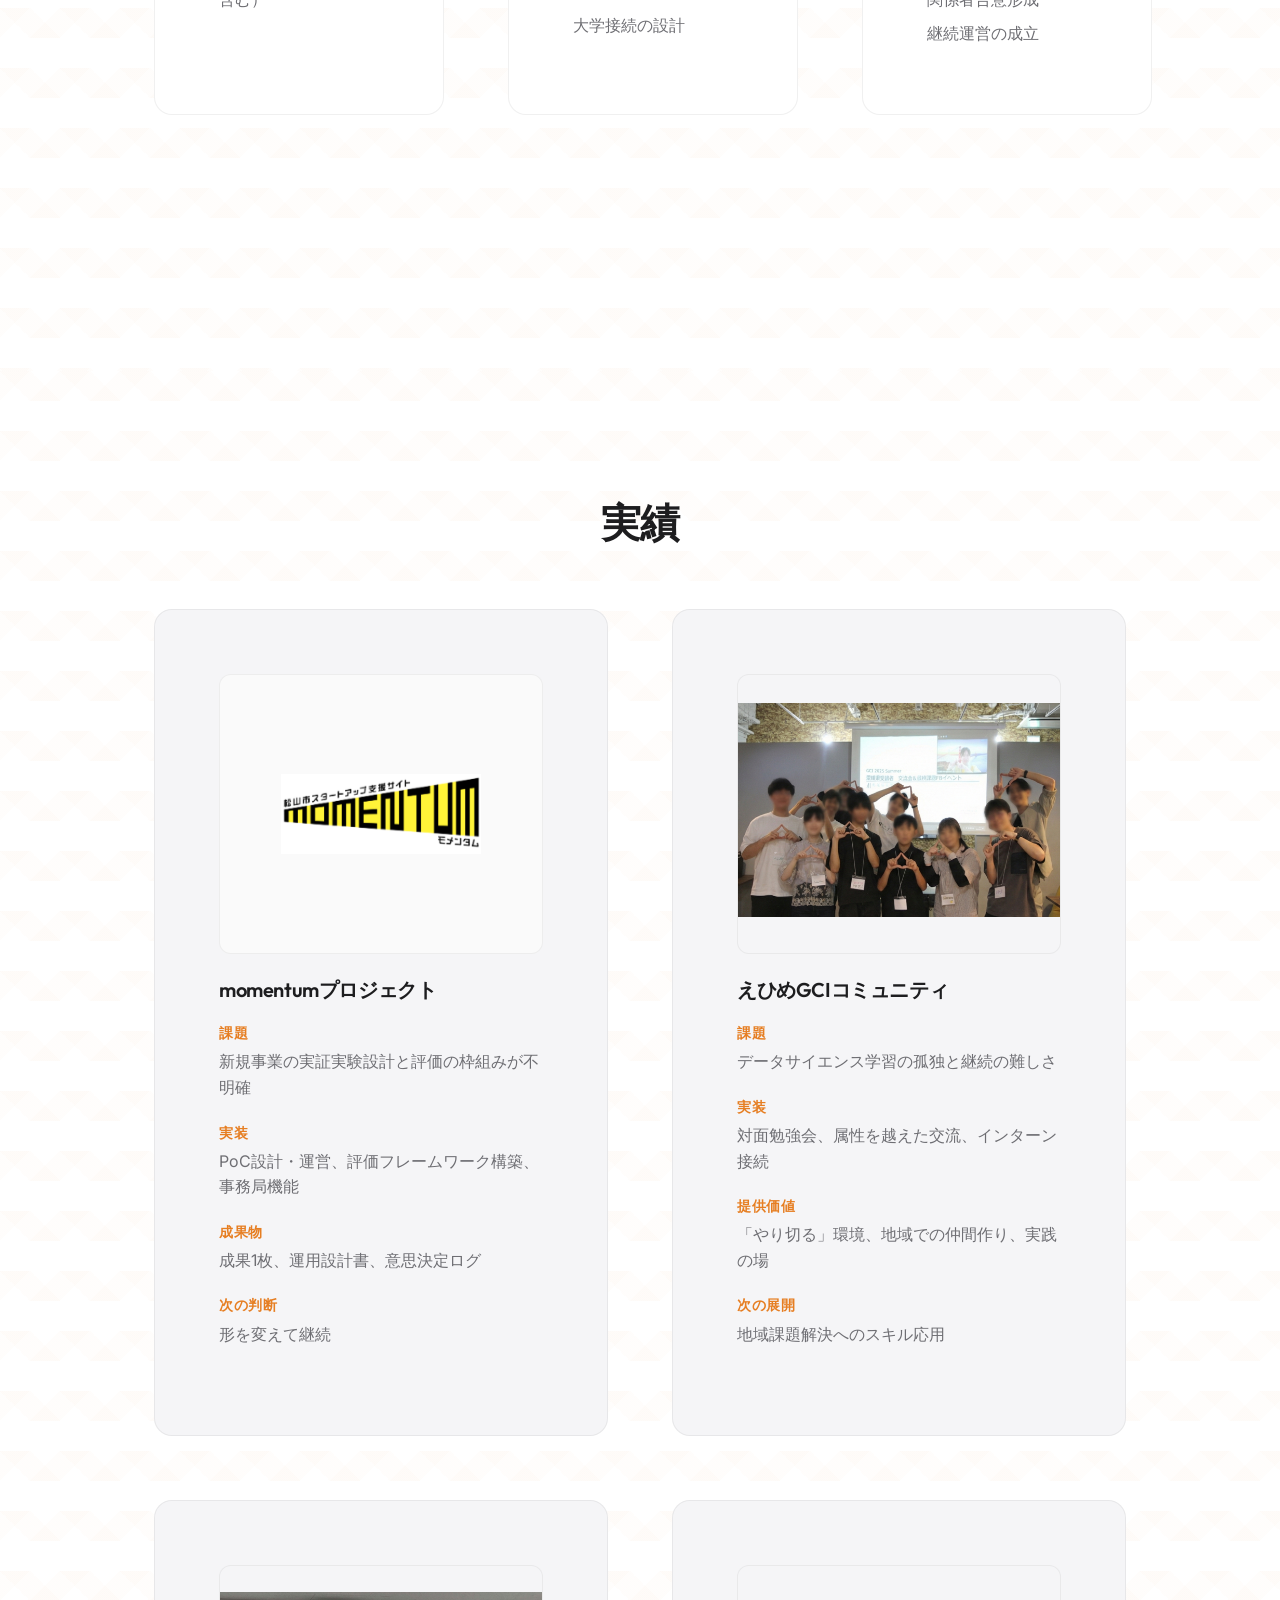
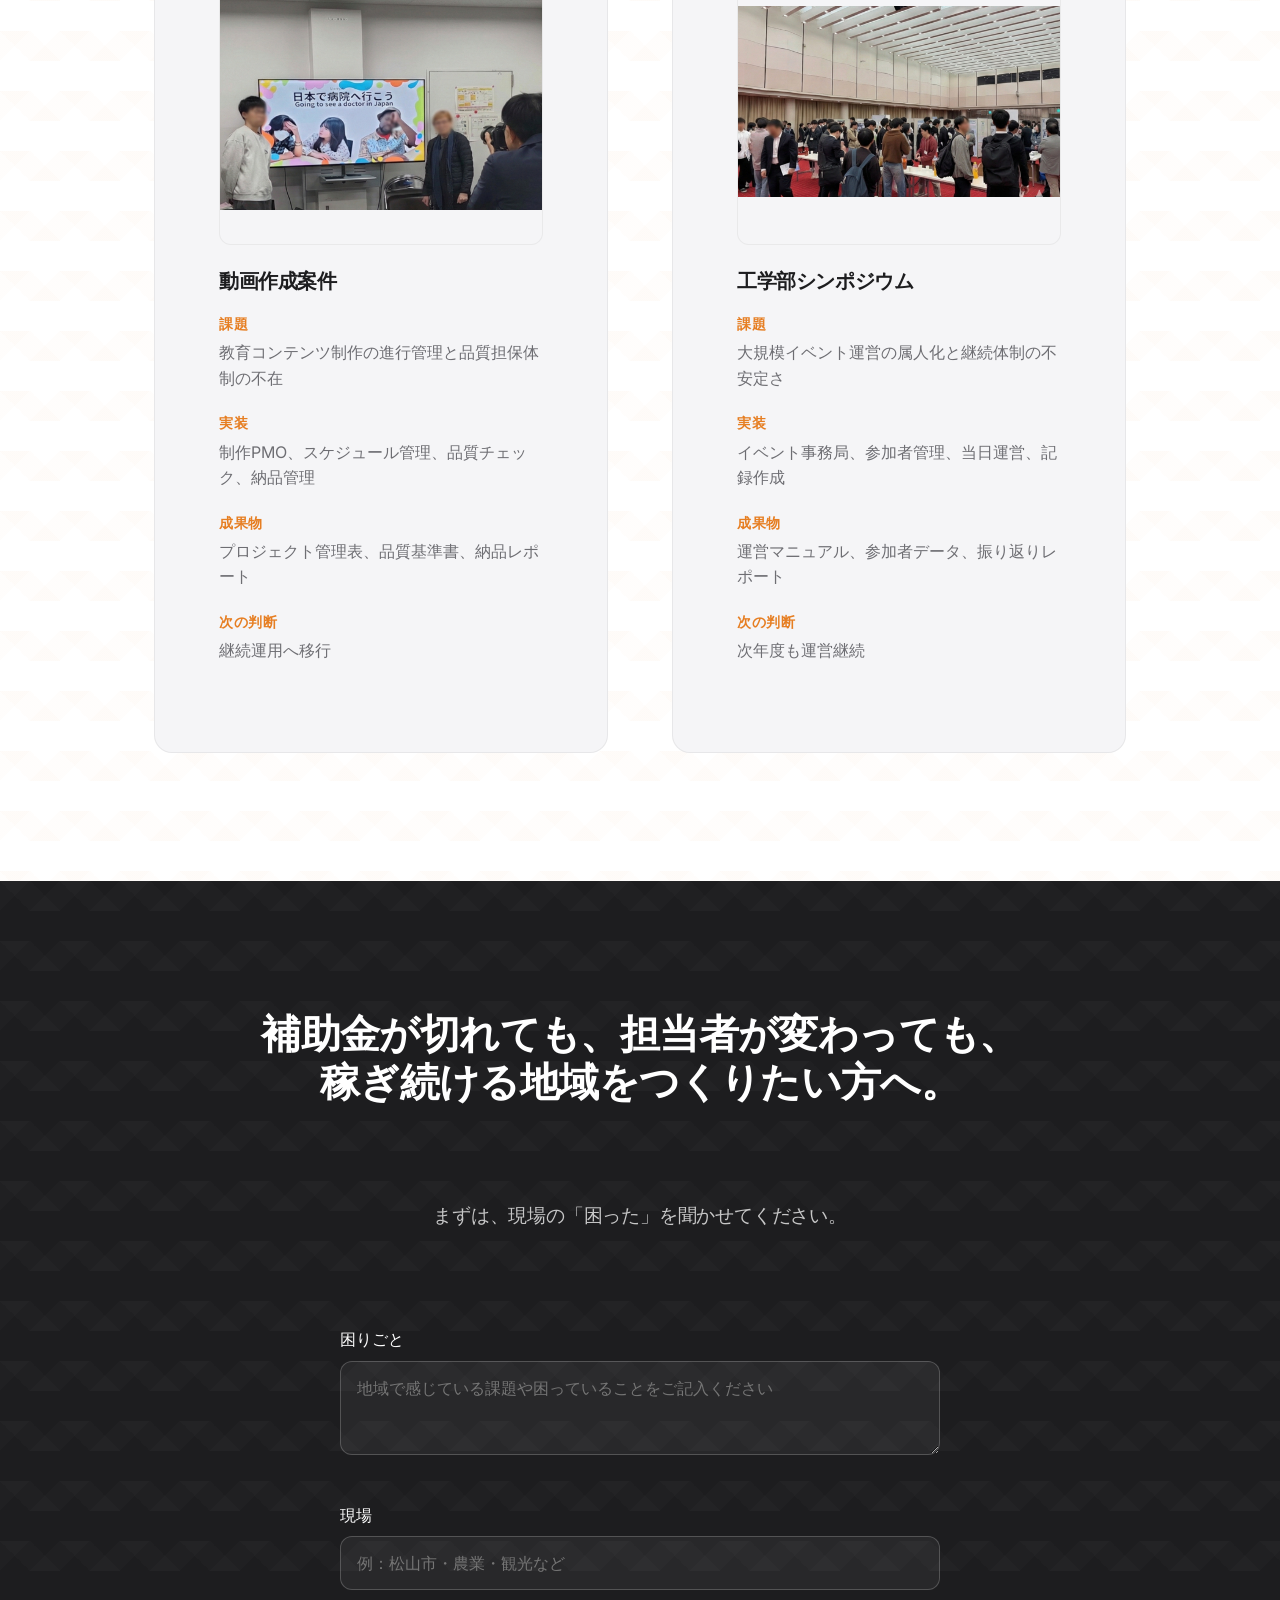
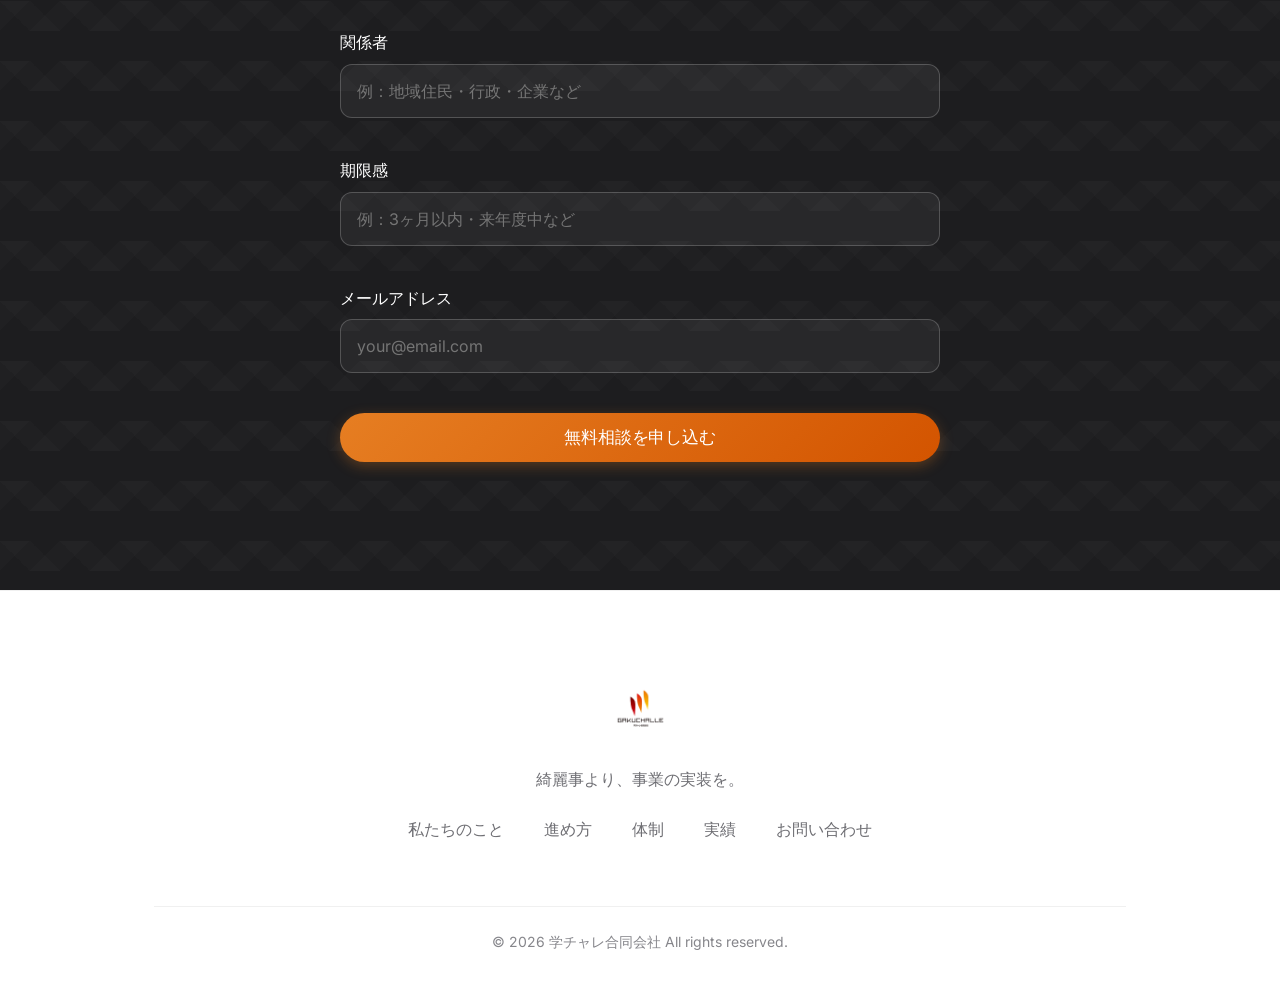
==== commit 674b7420: "Add files via upload" ====
--- a/index.html
+++ b/index.html
@@ -1,456 +1,456 @@
-<!DOCTYPE html>
-<html lang="ja">
-
-<head>
-    <meta charset="UTF-8">
-    <meta name="viewport" content="width=device-width, initial-scale=1.0">
-    <meta name="description" content="綺麗事より、事業の実装を。地域の「困った」を、稼ぎ続ける価値へ変える。4週間で調査・実装・検証・改善提案まで回し、事業化の打ち手を納品する実行体です。">
-    <meta name="keywords" content="地域事業開発, 事業化, 仮説検証, 実装, 学チャレ合同会社">
-
-    <!-- Open Graph -->
-    <meta property="og:title" content="学チャレ合同会社 - 綺麗事より、事業の実装を。">
-    <meta property="og:description" content="地域の「困った」を、稼ぎ続ける価値へ変える。4週間で調査・実装・検証・改善提案まで回し、事業化の打ち手を納品する実行体です。">
-    <meta property="og:type" content="website">
-
-    <title>学チャレ合同会社 - 綺麗事より、事業の実装を。</title>
-
-    <!-- Google Fonts -->
-    <link rel="preconnect" href="https://fonts.googleapis.com">
-    <link rel="preconnect" href="https://fonts.gstatic.com" crossorigin>
-    <link
-        href="https://fonts.googleapis.com/css2?family=Outfit:wght@400;600;700;800&family=Inter:wght@400;500;600;700&display=swap"
-        rel="stylesheet">
-
-    <link rel="stylesheet" href="styles.css">
-</head>
-
-<body>
-    <!-- Section A: Header -->
-    <header id="header" class="header">
-        <div class="container header-content">
-            <div class="logo">
-                <img src="media/ロゴ.png" alt="学チャレ合同会社ロゴ" style="height: 45px; width: auto;">
-            </div>
-
-            <nav class="nav" id="nav">
-                <ul class="nav-list">
-                    <li><a href="#what-we-do" class="nav-link">私たちのこと</a></li>
-                    <li><a href="#process" class="nav-link">進め方</a></li>
-                    <li><a href="#team" class="nav-link">体制</a></li>
-                    <li><a href="#cases" class="nav-link">実績</a></li>
-                </ul>
-            </nav>
-
-            <div class="header-cta">
-                <a href="#contact" class="btn btn-primary">無料相談を申し込む</a>
-            </div>
-
-            <button class="mobile-menu-toggle" id="mobileMenuToggle" aria-label="メニュー">
-                <span></span>
-                <span></span>
-                <span></span>
-            </button>
-        </div>
-    </header>
-
-    <main>
-        <!-- Section B: Hero -->
-        <section id="hero" class="hero">
-            <div class="hero-background"></div>
-            <div class="container hero-content">
-                <div class="hero-text">
-                    <h1 class="hero-catch">綺麗事より、<br>事業の実装を。</h1>
-                    <p class="hero-subcatch">地域の「困った」を、稼ぎ続ける価値へ変える。</p>
-                    <p class="hero-description">
-                        私たちは「応援する」組織ではありません。<br>
-                        4週間で調査・実装・検証・改善提案まで回し、<br>
-                        事業化の打ち手を納品する実行体です。
-                    </p>
-                    <div class="hero-cta">
-                        <a href="#contact" class="btn btn-primary btn-large">無料相談を申し込む</a>
-                        <a href="#process" class="btn btn-outline btn-large">4週間の進め方を見る</a>
-                    </div>
-                </div>
-            </div>
-        </section>
-
-        <!-- Section①: 「課題を市場に変える」とはどういうことか？ -->
-        <section id="what-we-do" class="what-we-do">
-            <div class="container">
-                <h2 class="section-title">「課題を市場に変える」とはどういうことか？</h2>
-                <p class="section-lead">
-                    地域の課題に向き合う活動は、これまでもたくさんありました。<br>
-                    でも、その多くは「持ち出しで終わる」ものでした。
-                </p>
-
-                <div class="comparison-table-wrapper">
-                    <table class="comparison-table">
-                        <thead>
-                            <tr>
-                                <th></th>
-                                <th class="col-old">従来の地域活動</th>
-                                <th class="col-new">学チャレの事業開発活動</th>
-                            </tr>
-                        </thead>
-                        <tbody>
-                            <tr>
-                                <td class="row-label">形</td>
-                                <td class="col-old">ボランティア・一過性のイベント</td>
-                                <td class="col-new">現場ニーズを掘り起こした市場の設計</td>
-                            </tr>
-                            <tr>
-                                <td class="row-label">お金の流れ</td>
-                                <td class="col-old">持ち出し・補助金頼み</td>
-                                <td class="col-new">支払い主体を特定し、収益構造を設計</td>
-                            </tr>
-                            <tr>
-                                <td class="row-label">残るもの</td>
-                                <td class="col-old">思い出・報告書</td>
-                                <td class="col-new">雇用・税収・継続する事業</td>
-                            </tr>
-                        </tbody>
-                    </table>
-                </div>
-
-                <p class="section-emphasis">
-                    課題を「市場」に変えるとは、<br>誰かが対価を払い続ける仕組みをゼロから作ることです。
-                </p>
-            </div>
-        </section>
-
-        <!-- Section②: 泥臭い仮説検証の、圧倒的なスピード感 -->
-        <section id="process" class="process">
-            <div class="container">
-                <h2 class="section-title">泥臭い仮説検証の、圧倒的なスピード感</h2>
-                <p class="section-lead">「考える」より「動く」。私たちの強みは、現場に飛び込む実行量です。</p>
-
-                <h3 class="subsection-label">── 1プロジェクト／4週間の動き方</h3>
-
-                <div class="week-table-wrapper">
-                    <table class="week-table">
-                        <thead>
-                            <tr>
-                                <th>Week</th>
-                                <th>やること</th>
-                                <th>成果物</th>
-                            </tr>
-                        </thead>
-                        <tbody>
-                            <tr>
-                                <td class="week-num"><span class="week-badge">Week 1</span></td>
-                                <td>現地調査・ステークホルダーヒアリング（n=10〜）</td>
-                                <td class="deliverable">課題マップ・仮説シート</td>
-                            </tr>
-                            <tr>
-                                <td class="week-num"><span class="week-badge">Week 2</span></td>
-                                <td>仮説設計・小さな施策の実装</td>
-                                <td class="deliverable">施策プラン・実行ログ</td>
-                            </tr>
-                            <tr>
-                                <td class="week-num"><span class="week-badge">Week 3</span></td>
-                                <td>SNS運用・現場テスト・データ収集</td>
-                                <td class="deliverable">投稿◯本・検証指標レポート</td>
-                            </tr>
-                            <tr>
-                                <td class="week-num"><span class="week-badge">Week 4</span></td>
-                                <td>振り返り・改善提案・次フェーズ設計</td>
-                                <td class="deliverable">改善提案書・ロードマップ</td>
-                            </tr>
-                        </tbody>
-                    </table>
-                </div>
-
-                <div class="process-highlight">
-                    <p class="process-example">
-                        <strong>実例：</strong>わずか1ヶ月で、留学生へのヒアリングからSNS運用・改善提案までを完遂。
-                    </p>
-                    <p class="process-tagline">「いつか動く」ではなく、「今週動く」チームです。</p>
-                </div>
-            </div>
-        </section>
-
-        <!-- Section③: 誰が市場を作るのか――体制と信頼 -->
-        <section id="team" class="team">
-            <div class="container">
-                <h2 class="section-title">誰が市場を作るのか――体制と信頼</h2>
-                <p class="section-lead">「学生だから」という甘えは、私たちには通用しません。</p>
-
-                <div class="team-structure-grid">
-                    <div class="team-structure-card">
-                        <div class="team-structure-icon">⚡</div>
-                        <h3 class="team-structure-title">実行部隊</h3>
-                        <p class="team-structure-text">
-                            専門分野を持つ大学生・大学院生が現場に入り、<br>
-                            調査から実装まで一気通貫で担います。
-                        </p>
-                    </div>
-                    <div class="team-structure-divider">×</div>
-                    <div class="team-structure-card">
-                        <div class="team-structure-icon">🎯</div>
-                        <h3 class="team-structure-title">戦略監修</h3>
-                        <p class="team-structure-text">
-                            組織開発・産学連携のプロフェッショナルが、<br>
-                            仮説設計から成果物まで週次でレビュー。<br>
-                            クオリティは「人の熱意」ではなく、仕組みで担保します。
-                        </p>
-                    </div>
-                </div>
-
-                <p class="team-tagline">
-                    「若者の感性 × 専門家の知見」が、<br>最短距離で地域課題を市場へ変える。
-                </p>
-
-                <div class="team-grid">
-                    <div class="team-card">
-                        <a href="https://kaisyn.com/" target="_blank" rel="noopener noreferrer" class="team-photo-link"
-                            aria-label="牧野 真雄のプロフィール（外部リンク）">
-                            <div class="team-photo-wrapper">
-                                <img src="media/牧野.png" alt="牧野 真雄 - CEO（組織開発エキスパート）" class="team-photo" loading="lazy"
-                                    width="200" height="200">
-                            </div>
-                        </a>
-                        <div class="team-role">CEO</div>
-                        <h3 class="team-name"><a href="https://kaisyn.com/" target="_blank" rel="noopener noreferrer">牧野
-                                真雄</a></h3>
-                        <p class="team-affiliation">組織開発エキスパート<br>株式会社カイシン 代表取締役<br>リマネージ株式会社 代表取締役</p>
-                        <div class="team-responsibility">
-                            <h4>担う責任</h4>
-                            <ul>
-                                <li>意思決定</li>
-                                <li>対外説明責任</li>
-                                <li>全体設計（Go/No-Go含む）</li>
-                            </ul>
-                        </div>
-                    </div>
-
-                    <div class="team-card">
-                        <a href="https://researchmap.jp/read0183368" target="_blank" rel="noopener noreferrer"
-                            class="team-photo-link" aria-label="野村 信福のプロフィール（外部リンク）">
-                            <div class="team-photo-wrapper">
-                                <img src="media/野村.png" alt="野村 信福 - CTO（愛媛大学 教授）" class="team-photo" loading="lazy"
-                                    width="200" height="200">
-                            </div>
-                        </a>
-                        <div class="team-role">CTO</div>
-                        <h3 class="team-name"><a href="https://researchmap.jp/read0183368" target="_blank"
-                                rel="noopener noreferrer">野村 信福</a></h3>
-                        <p class="team-affiliation">えひめ学生起業塾 顧問<br>愛媛大学 大学院理工学研究科 教授<br>「液中プラズマ」技術を開発</p>
-                        <div class="team-responsibility">
-                            <h4>担う責任</h4>
-                            <ul>
-                                <li>技術・研究連携の妥当性</li>
-                                <li>倫理・品質の担保</li>
-                                <li>大学接続の設計</li>
-                            </ul>
-                        </div>
-                    </div>
-
-                    <div class="team-card">
-                        <a href="https://researchmap.jp/yuka_ishihara" target="_blank" rel="noopener noreferrer"
-                            class="team-photo-link" aria-label="石原 裕香のプロフィール（外部リンク）">
-                            <div class="team-photo-wrapper">
-                                <img src="media/石原.png" alt="石原 裕香 - COO（愛媛大学 特定准教授）" class="team-photo" loading="lazy"
-                                    width="200" height="200">
-                            </div>
-                        </a>
-                        <div class="team-role">COO</div>
-                        <h3 class="team-name"><a href="https://researchmap.jp/yuka_ishihara" target="_blank"
-                                rel="noopener noreferrer">石原 裕香</a></h3>
-                        <p class="team-affiliation">愛媛大学 研究・産学連携推進機構<br>産学連携推進本部 特定准教授<br>えひめ学生起業塾副顧問</p>
-                        <div class="team-responsibility">
-                            <h4>担う責任</h4>
-                            <ul>
-                                <li>運用設計</li>
-                                <li>実装推進（PMO）</li>
-                                <li>関係者合意形成</li>
-                                <li>継続運営の成立</li>
-                            </ul>
-                        </div>
-                    </div>
-                </div>
-            </div>
-        </section>
-
-        <!-- Section④: 実績 -->
-        <section id="cases" class="cases">
-            <div class="container">
-                <h2 class="section-title">実績</h2>
-
-                <div class="cases-grid">
-                    <div class="case-card">
-                        <a href="https://momentum-matsuyama.com/" target="_blank" rel="noopener noreferrer"
-                            class="case-link" aria-label="momentumプロジェクトの詳細">
-                            <div class="case-image-wrapper case-placeholder momentum-logo-wrapper" role="img"
-                                aria-label="momentumのロゴマーク">
-                                <img src="media\momentum.png" alt="momentum" class="momentum-logo" loading="lazy"
-                                    width="120" height="auto">
-                            </div>
-                        </a>
-                        <h3 class="case-title"><a href="https://momentum-matsuyama.com/" target="_blank"
-                                rel="noopener noreferrer">momentumプロジェクト</a></h3>
-                        <div class="case-section">
-                            <h4 class="case-label">課題</h4>
-                            <p>新規事業の実証実験設計と評価の枠組みが不明確</p>
-                        </div>
-                        <div class="case-section">
-                            <h4 class="case-label">実装</h4>
-                            <p>PoC設計・運営、評価フレームワーク構築、事務局機能</p>
-                        </div>
-                        <div class="case-section">
-                            <h4 class="case-label">成果物</h4>
-                            <p>成果1枚、運用設計書、意思決定ログ</p>
-                        </div>
-                        <div class="case-section">
-                            <h4 class="case-label">次の判断</h4>
-                            <p>形を変えて継続</p>
-                        </div>
-                    </div>
-
-                    <div class="case-card">
-                        <div class="case-image-wrapper">
-                            <picture>
-                                <img src="media\えひめGCI.png" alt="えひめGCIコミュニティの勉強会参加者の様子" class="case-image"
-                                    loading="lazy" width="400" height="300">
-                            </picture>
-                        </div>
-                        <h3 class="case-title">えひめGCIコミュニティ</h3>
-                        <div class="case-section">
-                            <h4 class="case-label">課題</h4>
-                            <p>データサイエンス学習の孤独と継続の難しさ</p>
-                        </div>
-                        <div class="case-section">
-                            <h4 class="case-label">実装</h4>
-                            <p>対面勉強会、属性を越えた交流、インターン接続</p>
-                        </div>
-                        <div class="case-section">
-                            <h4 class="case-label">提供価値</h4>
-                            <p>「やり切る」環境、地域での仲間作り、実践の場</p>
-                        </div>
-                        <div class="case-section">
-                            <h4 class="case-label">次の展開</h4>
-                            <p>地域課題解決へのスキル応用</p>
-                        </div>
-                    </div>
-
-                    <div class="case-card">
-                        <div class="case-image-wrapper">
-                            <picture>
-                                <img src="media\動画案件.png" alt="動画作成案件のチーム作業風景" class="case-image" loading="lazy"
-                                    width="400" height="300">
-                            </picture>
-                        </div>
-                        <h3 class="case-title">動画作成案件</h3>
-                        <div class="case-section">
-                            <h4 class="case-label">課題</h4>
-                            <p>教育コンテンツ制作の進行管理と品質担保体制の不在</p>
-                        </div>
-                        <div class="case-section">
-                            <h4 class="case-label">実装</h4>
-                            <p>制作PMO、スケジュール管理、品質チェック、納品管理</p>
-                        </div>
-                        <div class="case-section">
-                            <h4 class="case-label">成果物</h4>
-                            <p>プロジェクト管理表、品質基準書、納品レポート</p>
-                        </div>
-                        <div class="case-section">
-                            <h4 class="case-label">次の判断</h4>
-                            <p>継続運用へ移行</p>
-                        </div>
-                    </div>
-
-                    <div class="case-card">
-                        <div class="case-image-wrapper">
-                            <picture>
-                                <img src="media\工学部シンポジウム.png" alt="工学部シンポジウムのステージとパネルの様子" class="case-image"
-                                    loading="lazy" width="400" height="300">
-                            </picture>
-                        </div>
-                        <h3 class="case-title">工学部シンポジウム</h3>
-                        <div class="case-section">
-                            <h4 class="case-label">課題</h4>
-                            <p>大規模イベント運営の属人化と継続体制の不安定さ</p>
-                        </div>
-                        <div class="case-section">
-                            <h4 class="case-label">実装</h4>
-                            <p>イベント事務局、参加者管理、当日運営、記録作成</p>
-                        </div>
-                        <div class="case-section">
-                            <h4 class="case-label">成果物</h4>
-                            <p>運営マニュアル、参加者データ、振り返りレポート</p>
-                        </div>
-                        <div class="case-section">
-                            <h4 class="case-label">次の判断</h4>
-                            <p>次年度も運営継続</p>
-                        </div>
-                    </div>
-                </div>
-            </div>
-        </section>
-
-        <!-- Section N: 最終CTA -->
-        <section id="contact" class="final-cta">
-            <div class="container">
-                <h2 class="final-cta-title">
-                    補助金が切れても、担当者が変わっても、<br>稼ぎ続ける地域をつくりたい方へ。
-                </h2>
-                <p class="final-cta-sub">まずは、現場の「困った」を聞かせてください。</p>
-
-                <form class="contact-form" id="contactForm">
-                    <div class="form-group">
-                        <label for="issue">困りごと</label>
-                        <textarea id="issue" name="issue" rows="3" required
-                            placeholder="地域で感じている課題や困っていることをご記入ください"></textarea>
-                    </div>
-
-                    <div class="form-group">
-                        <label for="field">現場</label>
-                        <input type="text" id="field" name="field" required placeholder="例：松山市・農業・観光など">
-                    </div>
-
-                    <div class="form-group">
-                        <label for="stakeholders">関係者</label>
-                        <input type="text" id="stakeholders" name="stakeholders" required placeholder="例：地域住民・行政・企業など">
-                    </div>
-
-                    <div class="form-group">
-                        <label for="timeline">期限感</label>
-                        <input type="text" id="timeline" name="timeline" required placeholder="例：3ヶ月以内・来年度中など">
-                    </div>
-
-                    <div class="form-group">
-                        <label for="email">メールアドレス</label>
-                        <input type="email" id="email" name="email" required placeholder="your@email.com">
-                    </div>
-
-                    <button type="submit" class="btn btn-primary btn-large btn-full" id="submitBtn">無料相談を申し込む</button>
-                </form>
-            </div>
-        </section>
-    </main>
-
-    <!-- Footer -->
-    <footer class="footer">
-        <div class="container">
-            <div class="footer-content">
-                <div class="footer-logo">
-                    <img src="media/ロゴ.png" alt="学チャレ合同会社ロゴ" class="footer-logo-img">
-                </div>
-                <p class="footer-tagline">綺麗事より、事業の実装を。</p>
-                <div class="footer-links">
-                    <a href="#what-we-do">私たちのこと</a>
-                    <a href="#process">進め方</a>
-                    <a href="#team">体制</a>
-                    <a href="#cases">実績</a>
-                    <a href="#contact">お問い合わせ</a>
-                </div>
-            </div>
-            <div class="footer-bottom">
-                <p>&copy; 2026 学チャレ合同会社 All rights reserved.</p>
-            </div>
-        </div>
-    </footer>
-
-    <script src="script.js"></script>
-</body>
-
-</html>
+<!DOCTYPE html>
+<html lang="ja">
+
+<head>
+    <meta charset="UTF-8">
+    <meta name="viewport" content="width=device-width, initial-scale=1.0">
+    <meta name="description" content="綺麗事より、事業の実装を。地域の「困った」を、稼ぎ続ける価値へ変える。4週間で調査・実装・検証・改善提案まで回し、事業化の打ち手を納品する実行体です。">
+    <meta name="keywords" content="地域事業開発, 事業化, 仮説検証, 実装, 学チャレ合同会社">
+
+    <!-- Open Graph -->
+    <meta property="og:title" content="学チャレ合同会社 - 綺麗事より、事業の実装を。">
+    <meta property="og:description" content="地域の「困った」を、稼ぎ続ける価値へ変える。4週間で調査・実装・検証・改善提案まで回し、事業化の打ち手を納品する実行体です。">
+    <meta property="og:type" content="website">
+
+    <title>学チャレ合同会社 - 綺麗事より、事業の実装を。</title>
+
+    <!-- Google Fonts -->
+    <link rel="preconnect" href="https://fonts.googleapis.com">
+    <link rel="preconnect" href="https://fonts.gstatic.com" crossorigin>
+    <link
+        href="https://fonts.googleapis.com/css2?family=Outfit:wght@400;600;700;800&family=Inter:wght@400;500;600;700&display=swap"
+        rel="stylesheet">
+
+    <link rel="stylesheet" href="styles.css">
+</head>
+
+<body>
+    <!-- Section A: Header -->
+    <header id="header" class="header">
+        <div class="container header-content">
+            <div class="logo">
+                <img src="media/ロゴ.png" alt="学チャレ合同会社ロゴ" style="height: 45px; width: auto;">
+            </div>
+
+            <nav class="nav" id="nav">
+                <ul class="nav-list">
+                    <li><a href="#what-we-do" class="nav-link">私たちのこと</a></li>
+                    <li><a href="#process" class="nav-link">進め方</a></li>
+                    <li><a href="#team" class="nav-link">体制</a></li>
+                    <li><a href="#cases" class="nav-link">実績</a></li>
+                </ul>
+            </nav>
+
+            <div class="header-cta">
+                <a href="#contact" class="btn btn-primary">無料相談を申し込む</a>
+            </div>
+
+            <button class="mobile-menu-toggle" id="mobileMenuToggle" aria-label="メニュー">
+                <span></span>
+                <span></span>
+                <span></span>
+            </button>
+        </div>
+    </header>
+
+    <main>
+        <!-- Section B: Hero -->
+        <section id="hero" class="hero">
+            <div class="hero-background"></div>
+            <div class="container hero-content">
+                <div class="hero-text">
+                    <h1 class="hero-catch">綺麗事より、<br>事業の実装を。</h1>
+                    <p class="hero-subcatch">地域の「困った」を、稼ぎ続ける価値へ変える。</p>
+                    <p class="hero-description">
+                        私たちは「応援する」組織ではありません。<br>
+                        4週間で調査・実装・検証・改善提案まで回し、<br>
+                        事業化の打ち手を納品する実行体です。
+                    </p>
+                    <div class="hero-cta">
+                        <a href="#contact" class="btn btn-primary btn-large">無料相談を申し込む</a>
+                        <a href="#process" class="btn btn-outline btn-large">4週間の進め方を見る</a>
+                    </div>
+                </div>
+            </div>
+        </section>
+
+        <!-- Section①: 「課題を市場に変える」とはどういうことか？ -->
+        <section id="what-we-do" class="what-we-do">
+            <div class="container">
+                <h2 class="section-title">「課題を市場に変える」とはどういうことか？</h2>
+                <p class="section-lead">
+                    地域の課題に向き合う活動は、これまでもたくさんありました。<br>
+                    でも、その多くは「持ち出しで終わる」ものでした。
+                </p>
+
+                <div class="comparison-table-wrapper">
+                    <table class="comparison-table">
+                        <thead>
+                            <tr>
+                                <th></th>
+                                <th class="col-old">従来の地域活動</th>
+                                <th class="col-new">学チャレの事業開発活動</th>
+                            </tr>
+                        </thead>
+                        <tbody>
+                            <tr>
+                                <td class="row-label">形</td>
+                                <td class="col-old">ボランティア・一過性のイベント</td>
+                                <td class="col-new">現場ニーズを掘り起こした市場の設計</td>
+                            </tr>
+                            <tr>
+                                <td class="row-label">お金の流れ</td>
+                                <td class="col-old">持ち出し・補助金頼み</td>
+                                <td class="col-new">支払い主体を特定し、収益構造を設計</td>
+                            </tr>
+                            <tr>
+                                <td class="row-label">残るもの</td>
+                                <td class="col-old">思い出・報告書</td>
+                                <td class="col-new">雇用・税収・継続する事業</td>
+                            </tr>
+                        </tbody>
+                    </table>
+                </div>
+
+                <p class="section-emphasis">
+                    課題を「市場」に変えるとは、<br>誰かが対価を払い続ける仕組みをゼロから作ることです。
+                </p>
+            </div>
+        </section>
+
+        <!-- Section②: 泥臭い仮説検証の、圧倒的なスピード感 -->
+        <section id="process" class="process">
+            <div class="container">
+                <h2 class="section-title">泥臭い仮説検証の、圧倒的なスピード感</h2>
+                <p class="section-lead">「考える」より「動く」。私たちの強みは、現場に飛び込む実行量です。</p>
+
+                <h3 class="subsection-label">── 1プロジェクト／4週間の動き方</h3>
+
+                <div class="week-table-wrapper">
+                    <table class="week-table">
+                        <thead>
+                            <tr>
+                                <th>Week</th>
+                                <th>やること</th>
+                                <th>成果物</th>
+                            </tr>
+                        </thead>
+                        <tbody>
+                            <tr>
+                                <td class="week-num"><span class="week-badge">Week 1</span></td>
+                                <td>現地調査・ステークホルダーヒアリング（n=10〜）</td>
+                                <td class="deliverable">課題マップ・仮説シート</td>
+                            </tr>
+                            <tr>
+                                <td class="week-num"><span class="week-badge">Week 2</span></td>
+                                <td>仮説設計・小さな施策の実装</td>
+                                <td class="deliverable">施策プラン・実行ログ</td>
+                            </tr>
+                            <tr>
+                                <td class="week-num"><span class="week-badge">Week 3</span></td>
+                                <td>SNS運用・現場テスト・データ収集</td>
+                                <td class="deliverable">投稿◯本・検証指標レポート</td>
+                            </tr>
+                            <tr>
+                                <td class="week-num"><span class="week-badge">Week 4</span></td>
+                                <td>振り返り・改善提案・次フェーズ設計</td>
+                                <td class="deliverable">改善提案書・ロードマップ</td>
+                            </tr>
+                        </tbody>
+                    </table>
+                </div>
+
+                <div class="process-highlight">
+                    <p class="process-example">
+                        <strong>実例：</strong>わずか1ヶ月で、留学生へのヒアリングからSNS運用・改善提案までを完遂。
+                    </p>
+                    <p class="process-tagline">「いつか動く」ではなく、「今週動く」チームです。</p>
+                </div>
+            </div>
+        </section>
+
+        <!-- Section③: 誰が市場を作るのか――体制と信頼 -->
+        <section id="team" class="team">
+            <div class="container">
+                <h2 class="section-title">誰が市場を作るのか――体制と信頼</h2>
+                <p class="section-lead">「学生だから」という甘えは、私たちには通用しません。</p>
+
+                <div class="team-structure-grid">
+                    <div class="team-structure-card">
+                        <div class="team-structure-icon">⚡</div>
+                        <h3 class="team-structure-title">実行部隊</h3>
+                        <p class="team-structure-text">
+                            専門分野を持つ大学生・大学院生が現場に入り、<br>
+                            調査から実装まで一気通貫で担います。
+                        </p>
+                    </div>
+                    <div class="team-structure-divider">×</div>
+                    <div class="team-structure-card">
+                        <div class="team-structure-icon">🎯</div>
+                        <h3 class="team-structure-title">戦略監修</h3>
+                        <p class="team-structure-text">
+                            組織開発・産学連携のプロフェッショナルが、<br>
+                            仮説設計から成果物まで週次でレビュー。<br>
+                            クオリティは「人の熱意」ではなく、仕組みで担保します。
+                        </p>
+                    </div>
+                </div>
+
+                <p class="team-tagline">
+                    「若者の感性 × 専門家の知見」が、<br>最短距離で地域課題を市場へ変える。
+                </p>
+
+                <div class="team-grid">
+                    <div class="team-card">
+                        <a href="https://kaisyn.com/" target="_blank" rel="noopener noreferrer" class="team-photo-link"
+                            aria-label="牧野 真雄のプロフィール（外部リンク）">
+                            <div class="team-photo-wrapper">
+                                <img src="media/牧野.png" alt="牧野 真雄 - CEO（組織開発エキスパート）" class="team-photo" loading="lazy"
+                                    width="200" height="200">
+                            </div>
+                        </a>
+                        <div class="team-role">CEO</div>
+                        <h3 class="team-name"><a href="https://kaisyn.com/" target="_blank" rel="noopener noreferrer">牧野
+                                真雄</a></h3>
+                        <p class="team-affiliation">組織開発エキスパート<br>株式会社カイシン 代表取締役<br>リマネージ株式会社 代表取締役</p>
+                        <div class="team-responsibility">
+                            <h4>担う責任</h4>
+                            <ul>
+                                <li>意思決定</li>
+                                <li>対外説明責任</li>
+                                <li>全体設計（Go/No-Go含む）</li>
+                            </ul>
+                        </div>
+                    </div>
+
+                    <div class="team-card">
+                        <a href="https://researchmap.jp/read0183368" target="_blank" rel="noopener noreferrer"
+                            class="team-photo-link" aria-label="野村 信福のプロフィール（外部リンク）">
+                            <div class="team-photo-wrapper">
+                                <img src="media/野村.png" alt="野村 信福 - CTO（愛媛大学 教授）" class="team-photo" loading="lazy"
+                                    width="200" height="200">
+                            </div>
+                        </a>
+                        <div class="team-role">CTO</div>
+                        <h3 class="team-name"><a href="https://researchmap.jp/read0183368" target="_blank"
+                                rel="noopener noreferrer">野村 信福</a></h3>
+                        <p class="team-affiliation">えひめ学生起業塾 顧問<br>愛媛大学 大学院理工学研究科 教授<br>「液中プラズマ」技術を開発</p>
+                        <div class="team-responsibility">
+                            <h4>担う責任</h4>
+                            <ul>
+                                <li>技術・研究連携の妥当性</li>
+                                <li>倫理・品質の担保</li>
+                                <li>大学接続の設計</li>
+                            </ul>
+                        </div>
+                    </div>
+
+                    <div class="team-card">
+                        <a href="https://researchmap.jp/yuka_ishihara" target="_blank" rel="noopener noreferrer"
+                            class="team-photo-link" aria-label="石原 裕香のプロフィール（外部リンク）">
+                            <div class="team-photo-wrapper">
+                                <img src="media/石原.png" alt="石原 裕香 - COO（愛媛大学 特定准教授）" class="team-photo" loading="lazy"
+                                    width="200" height="200">
+                            </div>
+                        </a>
+                        <div class="team-role">COO</div>
+                        <h3 class="team-name"><a href="https://researchmap.jp/yuka_ishihara" target="_blank"
+                                rel="noopener noreferrer">石原 裕香</a></h3>
+                        <p class="team-affiliation">愛媛大学 研究・産学連携推進機構<br>産学連携推進本部 特定准教授<br>えひめ学生起業塾副顧問</p>
+                        <div class="team-responsibility">
+                            <h4>担う責任</h4>
+                            <ul>
+                                <li>運用設計</li>
+                                <li>実装推進（PMO）</li>
+                                <li>関係者合意形成</li>
+                                <li>継続運営の成立</li>
+                            </ul>
+                        </div>
+                    </div>
+                </div>
+            </div>
+        </section>
+
+        <!-- Section④: 実績 -->
+        <section id="cases" class="cases">
+            <div class="container">
+                <h2 class="section-title">実績</h2>
+
+                <div class="cases-grid">
+                    <div class="case-card">
+                        <a href="https://momentum-matsuyama.com/" target="_blank" rel="noopener noreferrer"
+                            class="case-link" aria-label="momentumプロジェクトの詳細">
+                            <div class="case-image-wrapper case-placeholder momentum-logo-wrapper" role="img"
+                                aria-label="momentumのロゴマーク">
+                                <img src="media\momentum.png" alt="momentum" class="momentum-logo" loading="lazy"
+                                    width="120" height="auto">
+                            </div>
+                        </a>
+                        <h3 class="case-title"><a href="https://momentum-matsuyama.com/" target="_blank"
+                                rel="noopener noreferrer">momentumプロジェクト</a></h3>
+                        <div class="case-section">
+                            <h4 class="case-label">課題</h4>
+                            <p>新規事業の実証実験設計と評価の枠組みが不明確</p>
+                        </div>
+                        <div class="case-section">
+                            <h4 class="case-label">実装</h4>
+                            <p>PoC設計・運営、評価フレームワーク構築、事務局機能</p>
+                        </div>
+                        <div class="case-section">
+                            <h4 class="case-label">成果物</h4>
+                            <p>成果1枚、運用設計書、意思決定ログ</p>
+                        </div>
+                        <div class="case-section">
+                            <h4 class="case-label">次の判断</h4>
+                            <p>形を変えて継続</p>
+                        </div>
+                    </div>
+
+                    <div class="case-card">
+                        <div class="case-image-wrapper">
+                            <picture>
+                                <img src="media\えひめGCI.png" alt="えひめGCIコミュニティの勉強会参加者の様子" class="case-image"
+                                    loading="lazy" width="400" height="300">
+                            </picture>
+                        </div>
+                        <h3 class="case-title">えひめGCIコミュニティ</h3>
+                        <div class="case-section">
+                            <h4 class="case-label">課題</h4>
+                            <p>データサイエンス学習の孤独と継続の難しさ</p>
+                        </div>
+                        <div class="case-section">
+                            <h4 class="case-label">実装</h4>
+                            <p>対面勉強会、属性を越えた交流、インターン接続</p>
+                        </div>
+                        <div class="case-section">
+                            <h4 class="case-label">提供価値</h4>
+                            <p>「やり切る」環境、地域での仲間作り、実践の場</p>
+                        </div>
+                        <div class="case-section">
+                            <h4 class="case-label">次の展開</h4>
+                            <p>地域課題解決へのスキル応用</p>
+                        </div>
+                    </div>
+
+                    <div class="case-card">
+                        <div class="case-image-wrapper">
+                            <picture>
+                                <img src="media\動画案件.png" alt="動画作成案件のチーム作業風景" class="case-image" loading="lazy"
+                                    width="400" height="300">
+                            </picture>
+                        </div>
+                        <h3 class="case-title">動画作成案件</h3>
+                        <div class="case-section">
+                            <h4 class="case-label">課題</h4>
+                            <p>教育コンテンツ制作の進行管理と品質担保体制の不在</p>
+                        </div>
+                        <div class="case-section">
+                            <h4 class="case-label">実装</h4>
+                            <p>制作PMO、スケジュール管理、品質チェック、納品管理</p>
+                        </div>
+                        <div class="case-section">
+                            <h4 class="case-label">成果物</h4>
+                            <p>プロジェクト管理表、品質基準書、納品レポート</p>
+                        </div>
+                        <div class="case-section">
+                            <h4 class="case-label">次の判断</h4>
+                            <p>継続運用へ移行</p>
+                        </div>
+                    </div>
+
+                    <div class="case-card">
+                        <div class="case-image-wrapper">
+                            <picture>
+                                <img src="media\工学部シンポジウム.png" alt="工学部シンポジウムのステージとパネルの様子" class="case-image"
+                                    loading="lazy" width="400" height="300">
+                            </picture>
+                        </div>
+                        <h3 class="case-title">工学部シンポジウム</h3>
+                        <div class="case-section">
+                            <h4 class="case-label">課題</h4>
+                            <p>大規模イベント運営の属人化と継続体制の不安定さ</p>
+                        </div>
+                        <div class="case-section">
+                            <h4 class="case-label">実装</h4>
+                            <p>イベント事務局、参加者管理、当日運営、記録作成</p>
+                        </div>
+                        <div class="case-section">
+                            <h4 class="case-label">成果物</h4>
+                            <p>運営マニュアル、参加者データ、振り返りレポート</p>
+                        </div>
+                        <div class="case-section">
+                            <h4 class="case-label">次の判断</h4>
+                            <p>次年度も運営継続</p>
+                        </div>
+                    </div>
+                </div>
+            </div>
+        </section>
+
+        <!-- Section N: 最終CTA -->
+        <section id="contact" class="final-cta">
+            <div class="container">
+                <h2 class="final-cta-title">
+                    補助金が切れても、担当者が変わっても、<br>稼ぎ続ける地域をつくりたい方へ。
+                </h2>
+                <p class="final-cta-sub">まずは、現場の「困った」を聞かせてください。</p>
+
+                <form class="contact-form" id="contactForm">
+                    <div class="form-group">
+                        <label for="issue">困りごと</label>
+                        <textarea id="issue" name="issue" rows="3" required
+                            placeholder="地域で感じている課題や困っていることをご記入ください"></textarea>
+                    </div>
+
+                    <div class="form-group">
+                        <label for="field">現場</label>
+                        <input type="text" id="field" name="field" required placeholder="例：松山市・農業・観光など">
+                    </div>
+
+                    <div class="form-group">
+                        <label for="stakeholders">関係者</label>
+                        <input type="text" id="stakeholders" name="stakeholders" required placeholder="例：地域住民・行政・企業など">
+                    </div>
+
+                    <div class="form-group">
+                        <label for="timeline">期限感</label>
+                        <input type="text" id="timeline" name="timeline" required placeholder="例：3ヶ月以内・来年度中など">
+                    </div>
+
+                    <div class="form-group">
+                        <label for="email">メールアドレス</label>
+                        <input type="email" id="email" name="email" required placeholder="your@email.com">
+                    </div>
+
+                    <button type="submit" class="btn btn-primary btn-large btn-full" id="submitBtn">無料相談を申し込む</button>
+                </form>
+            </div>
+        </section>
+    </main>
+
+    <!-- Footer -->
+    <footer class="footer">
+        <div class="container">
+            <div class="footer-content">
+                <div class="footer-logo">
+                    <img src="media/ロゴ.png" alt="学チャレ合同会社ロゴ" class="footer-logo-img">
+                </div>
+                <p class="footer-tagline">綺麗事より、事業の実装を。</p>
+                <div class="footer-links">
+                    <a href="#what-we-do">私たちのこと</a>
+                    <a href="#process">進め方</a>
+                    <a href="#team">体制</a>
+                    <a href="#cases">実績</a>
+                    <a href="#contact">お問い合わせ</a>
+                </div>
+            </div>
+            <div class="footer-bottom">
+                <p>&copy; 2026 学チャレ合同会社 All rights reserved.</p>
+            </div>
+        </div>
+    </footer>
+
+    <script src="script.js"></script>
+</body>
+
+</html>
--- a/styles.css
+++ b/styles.css
@@ -1,2098 +1,2457 @@
-/* ========================================
-   Apple-Style Minimalist Design System
-   ======================================== */
-:root {
-    /* Corporate Colors (Orange, Red, Dark Red) */
-    --primary-color: #e67e22;
-    /* Orange */
-    --primary-dark: #d35400;
-    /* Dark Orange */
-    --corporate-red: #e74c3c;
-    /* Red */
-    --corporate-dark-red: #c0392b;
-    /* Dark Red */
-
-    /* Corporate Gradient (Dark Red -> Red -> Orange) */
-    --corporate-gradient: linear-gradient(135deg, #c0392b 0%, #e74c3c 50%, #e67e22 100%);
-
-    /* Apple-style text colors */
-    --text-primary: #1d1d1f;
-    --text-secondary: #6e6e73;
-    --text-light: #86868b;
-    --text-white: #ffffff;
-
-    /* Clean backgrounds */
-    --bg-primary: #ffffff;
-    --bg-secondary: #f5f5f7;
-    --bg-dark: #1d1d1f;
-
-    /* Large, generous spacing */
-    --spacing-xs: 0.5rem;
-    --spacing-sm: 1rem;
-    --spacing-md: 1.5rem;
-    --spacing-lg: 2.5rem;
-    --spacing-xl: 4rem;
-    --spacing-2xl: 6rem;
-    --spacing-3xl: 8rem;
-
-    /* Clean typography */
-    --font-primary: 'Outfit', -apple-system, BlinkMacSystemFont, 'SF Pro Display', sans-serif;
-    --font-secondary: 'Inter', -apple-system, BlinkMacSystemFont, 'SF Pro Text', sans-serif;
-
-    --font-size-xs: 0.875rem;
-    --font-size-sm: 1rem;
-    --font-size-md: 1.0625rem;
-    --font-size-lg: 1.1875rem;
-    --font-size-xl: 1.5rem;
-    --font-size-2xl: 2.25rem;
-    --font-size-3xl: 3rem;
-    --font-size-4xl: 4rem;
-    --font-size-5xl: 5rem;
-
-    /* Minimal shadows */
-    --shadow-sm: 0 1px 2px rgba(0, 0, 0, 0.03);
-    --shadow-md: 0 2px 6px rgba(0, 0, 0, 0.05);
-    --shadow-lg: 0 4px 10px rgba(0, 0, 0, 0.06);
-
-    /* Border radius */
-    --radius-sm: 8px;
-    --radius-md: 12px;
-    --radius-lg: 18px;
-    --radius-xl: 24px;
-    --radius-full: 9999px;
-
-    /* Transitions */
-    --transition-fast: 0.15s ease;
-    --transition-base: 0.2s ease;
-}
-
-/* ========================================
-   Reset & Base Styles
-   ======================================== */
-* {
-    margin: 0;
-    padding: 0;
-    box-sizing: border-box;
-}
-
-html {
-    scroll-behavior: smooth;
-    overflow-x: hidden;
-}
-
-body {
-    font-family: var(--font-secondary);
-    font-size: var(--font-size-md);
-    line-height: 1.6;
-    color: var(--text-primary);
-    background: var(--bg-primary);
-    -webkit-font-smoothing: antialiased;
-    -moz-osx-font-smoothing: grayscale;
-    overflow-x: hidden;
-}
-
-.container {
-    max-width: 980px;
-    margin: 0 auto;
-    padding: 0 var(--spacing-lg);
-}
-
-/* ========================================
-   Typography
-   ======================================== */
-h1,
-h2,
-h3,
-h4,
-h5,
-h6 {
-    font-family: var(--font-primary);
-    font-weight: 600;
-    letter-spacing: -0.02em;
-    line-height: 1.15;
-}
-
-p {
-    margin-bottom: var(--spacing-md);
-}
-
-/* ========================================
-   Buttons - Minimalist
-   ======================================== */
-.btn {
-    display: inline-flex;
-    align-items: center;
-    justify-content: center;
-    padding: 11px 22px;
-    font-family: var(--font-secondary);
-    font-size: var(--font-size-sm);
-    font-weight: 400;
-    text-decoration: none;
-    border-radius: var(--radius-full);
-    transition: all var(--transition-base);
-    border: none;
-    cursor: pointer;
-    letter-spacing: -0.005em;
-}
-
-.btn-primary {
-    background: var(--primary-color);
-    color: var(--text-white);
-}
-
-.btn-primary:hover {
-    background: var(--primary-dark);
-    transform: scale(1.01);
-}
-
-.btn-secondary,
-.btn-outline {
-    background: transparent;
-    color: var(--primary-color);
-    border: 1.5px solid rgba(230, 126, 34, 0.5);
-}
-
-.btn-secondary:hover,
-.btn-outline:hover {
-    background: var(--primary-color);
-    color: var(--text-white);
-    border-color: var(--primary-color);
-}
-
-.btn-large {
-    padding: 13px 28px;
-    font-size: var(--font-size-md);
-}
-
-.btn-full {
-    width: 100%;
-}
-
-/* ========================================
-   Header - Minimal & Sticky
-   ======================================== */
-.header {
-    position: fixed;
-    top: 0;
-    left: 0;
-    width: 100%;
-    background: rgba(255, 255, 255, 0.85);
-    backdrop-filter: saturate(180%) blur(20px);
-    z-index: 1000;
-    border-bottom: 1px solid rgba(0, 0, 0, 0.05);
-    transition: all var(--transition-base);
-}
-
-.header-content {
-    display: flex;
-    align-items: center;
-    justify-content: space-between;
-    padding: var(--spacing-sm) 0;
-    min-height: 80px;
-}
-
-.logo img {
-    height: 60px;
-    width: auto;
-}
-
-.nav {
-    flex: 1;
-    display: flex;
-    justify-content: center;
-}
-
-.nav-list {
-    display: flex;
-    list-style: none;
-    gap: var(--spacing-xl);
-    align-items: center;
-}
-
-.nav-link {
-    color: var(--text-primary);
-    text-decoration: none;
-    font-size: 0.9375rem;
-    font-weight: 400;
-    transition: color var(--transition-fast);
-    letter-spacing: -0.005em;
-}
-
-.nav-link:hover {
-    color: var(--primary-color);
-}
-
-.header-cta {
-    display: flex;
-    gap: var(--spacing-sm);
-}
-
-.mobile-menu-toggle {
-    display: none;
-    flex-direction: column;
-    gap: 4px;
-    background: none;
-    border: none;
-    cursor: pointer;
-    padding: 8px;
-}
-
-.mobile-menu-toggle span {
-    width: 20px;
-    height: 2px;
-    background: var(--text-primary);
-    transition: var(--transition-fast);
-}
-
-/* ========================================
-   Hero - Apple Style
-   ======================================== */
-.hero {
-    min-height: 85vh;
-    display: flex;
-    align-items: center;
-    justify-content: center;
-    text-align: center;
-    padding: var(--spacing-3xl) 0;
-    background: var(--bg-primary);
-    position: relative;
-}
-
-.hero-background {
-    display: none;
-    /* Removed for minimalist design */
-}
-
-.hero-content {
-    position: relative;
-    z-index: 1;
-}
-
-.hero-catch {
-    font-size: clamp(2.5rem, 7vw, 5rem);
-    font-weight: 600;
-    line-height: 1.08;
-    letter-spacing: -0.015em;
-    margin-bottom: var(--spacing-md);
-    font-family: var(--font-primary);
-    color: var(--text-primary);
-}
-
-.hero-subcatch {
-    font-size: clamp(1.25rem, 3vw, 1.75rem);
-    font-weight: 400;
-    color: var(--text-secondary);
-    margin-bottom: var(--spacing-xl);
-    letter-spacing: -0.01em;
-}
-
-.hero-description {
-    font-size: var(--font-size-md);
-    color: var(--text-secondary);
-    max-width: 600px;
-    margin: 0 auto var(--spacing-2xl);
-    line-height: 1.47;
-}
-
-.hero-cta {
-    display: flex;
-    gap: var(--spacing-md);
-    justify-content: center;
-    flex-wrap: wrap;
-}
-
-/* ========================================
-   Sections - Clean spacing
-   ======================================== */
-section {
-    padding: var(--spacing-3xl) 0;
-}
-
-.section-title {
-    font-size: clamp(2rem, 4.5vw, 3rem);
-    font-weight: 600;
-    text-align: center;
-    margin-bottom: var(--spacing-2xl);
-    letter-spacing: -0.015em;
-    line-height: 1.15;
-    font-family: var(--font-primary);
-    color: var(--text-primary);
-}
-
-/* ========================================
-   Clarification Section
-   ======================================== */
-.clarification {
-    background: var(--bg-secondary);
-    padding: var(--spacing-2xl) 0;
-}
-
-.clarification-block {
-    text-align: center;
-    max-width: 700px;
-    margin: 0 auto;
-}
-
-.clarification-line {
-    font-size: var(--font-size-xl);
-    font-weight: 600;
-    color: var(--text-primary);
-    margin-bottom: var(--spacing-md);
-    letter-spacing: -0.01em;
-    line-height: 1.3;
-}
-
-.clarification-note {
-    text-align: center;
-    margin-top: var(--spacing-xl);
-    font-size: var(--font-size-sm);
-    color: var(--text-secondary);
-    max-width: 600px;
-    margin-left: auto;
-    margin-right: auto;
-}
-
-/* ========================================
-   Problems Section
-   ======================================== */
-.problems {
-    background: var(--bg-primary);
-}
-
-.problems-grid {
-    display: grid;
-    grid-template-columns: repeat(4, 1fr);
-    gap: var(--spacing-md);
-    max-width: 900px;
-    margin: 0 auto;
-}
-
-.problem-card {
-    background: var(--bg-primary);
-    border: 1px solid rgba(0, 0, 0, 0.06);
-    border-radius: var(--radius-md);
-    padding: var(--spacing-md);
-    text-align: center;
-    transition: all var(--transition-base);
-    display: flex;
-    flex-direction: column;
-    align-items: center;
-    justify-content: center;
-    min-height: 140px;
-}
-
-.problem-card {
-    background: var(--bg-primary);
-    border: 1px solid rgba(0, 0, 0, 0.06);
-    border-radius: var(--radius-md);
-    padding: var(--spacing-md);
-    text-align: center;
-    transition: all var(--transition-base);
-}
-
-.problem-card:hover {
-    border-color: rgba(230, 126, 34, 0.15);
-    transform: translateY(-2px);
-}
-
-.problem-icon {
-    font-size: 1.75rem;
-    margin-bottom: var(--spacing-sm);
-}
-
-.problem-text {
-    font-size: var(--font-size-sm);
-    color: var(--text-primary);
-    line-height: 1.4;
-    font-weight: 500;
-}
-
-/* ========================================
-   Solution Section
-   ======================================== */
-.solution {
-    background: var(--bg-secondary);
-}
-
-.solution-grid {
-    display: grid;
-    grid-template-columns: repeat(auto-fit, minmax(250px, 1fr));
-    gap: var(--spacing-xl);
-    max-width: 900px;
-    margin: 0 auto;
-}
-
-.solution-card {
-    background: var(--bg-primary);
-    border: 1px solid rgba(0, 0, 0, 0.06);
-    border-radius: var(--radius-lg);
-    padding: var(--spacing-xl);
-    text-align: center;
-    transition: all var(--transition-base);
-}
-
-.solution-card:hover {
-    border-color: rgba(230, 126, 34, 0.15);
-    transform: translateY(-2px);
-}
-
-.solution-icon {
-    font-size: 2.5rem;
-    margin-bottom: var(--spacing-md);
-}
-
-.solution-title {
-    font-size: var(--font-size-lg);
-    font-weight: 600;
-    margin-bottom: var(--spacing-sm);
-    color: var(--text-primary);
-}
-
-.solution-text {
-    font-size: var(--font-size-sm);
-    color: var(--text-secondary);
-    line-height: 1.5;
-}
-
-/* ========================================
-   Flow Section
-   ======================================== */
-.flow {
-    background: var(--bg-primary);
-}
-
-.flow-diagram {
-    display: grid;
-    grid-template-columns: repeat(5, 1fr);
-    gap: var(--spacing-sm);
-    max-width: 900px;
-    margin: 0 auto var(--spacing-xl);
-    align-items: center;
-}
-
-.flow-step {
-    background: var(--bg-secondary);
-    border: 1px solid rgba(0, 0, 0, 0.06);
-    border-radius: var(--radius-md);
-    padding: var(--spacing-sm) var(--spacing-xs);
-    text-align: center;
-    transition: all var(--transition-base);
-}
-
-.flow-arrow {
-    text-align: center;
-    font-size: 1.25rem;
-    color: var(--text-light);
-    display: none;
-}
-
-.flow-step {
-    background: var(--bg-secondary);
-    border: 1px solid rgba(0, 0, 0, 0.06);
-    border-radius: var(--radius-md);
-    padding: var(--spacing-md);
-    min-width: 120px;
-    text-align: center;
-    transition: all var(--transition-base);
-}
-
-.flow-step:hover {
-    transform: translateY(-2px);
-}
-
-.flow-step-highlight {
-    background: var(--primary-color);
-    color: var(--text-white);
-    border-color: var(--primary-color);
-}
-
-.flow-step-number {
-    font-size: var(--font-size-lg);
-    font-weight: 600;
-    margin-bottom: var(--spacing-xs);
-}
-
-.flow-step-label {
-    font-size: var(--font-size-sm);
-    font-weight: 500;
-}
-
-.flow-step-sublabel {
-    font-size: var(--font-size-xs);
-    opacity: 0.7;
-}
-
-.flow-arrow {
-    font-size: var(--font-size-xl);
-    color: var(--text-light);
-}
-
-.flow-note {
-    text-align: center;
-    font-size: var(--font-size-sm);
-    color: var(--text-secondary);
-    max-width: 600px;
-    margin: 0 auto;
-}
-
-/* ========================================
-   Business Model Diagram
-   ======================================== */
-.business-model-diagram {
-    margin-top: var(--spacing-3xl);
-    text-align: center;
-}
-
-.diagram-title {
-    font-size: var(--font-size-xl);
-    font-weight: 600;
-    color: var(--text-primary);
-    margin-bottom: var(--spacing-xl);
-    letter-spacing: -0.01em;
-}
-
-.diagram-wrapper {
-    max-width: 900px;
-    margin: 0 auto;
-    padding: var(--spacing-xl);
-    background: var(--bg-secondary);
-    border-radius: var(--radius-xl);
-    border: 1px solid rgba(0, 0, 0, 0.04);
-    transition: all var(--transition-base);
-}
-
-.diagram-wrapper:hover {
-    transform: translateY(-2px);
-}
-
-.diagram-image {
-    width: 100%;
-    height: auto;
-    border-radius: var(--radius-md);
-    display: block;
-}
-
-.diagram-caption {
-    margin-top: var(--spacing-lg);
-    font-size: var(--font-size-sm);
-    color: var(--text-secondary);
-    text-align: center;
-    max-width: 650px;
-    margin-left: auto;
-    margin-right: auto;
-    line-height: 1.5;
-}
-
-/* ========================================
-   Exits Section
-   ======================================== */
-.exits {
-    background: var(--bg-secondary);
-}
-
-.exits-grid {
-    display: grid;
-    grid-template-columns: repeat(auto-fit, minmax(300px, 1fr));
-    gap: var(--spacing-xl);
-    max-width: 800px;
-    margin: 0 auto;
-}
-
-.exit-card {
-    background: var(--bg-primary);
-    border: 1px solid rgba(0, 0, 0, 0.06);
-    border-radius: var(--radius-lg);
-    padding: var(--spacing-xl);
-    transition: all var(--transition-base);
-}
-
-.exit-card:hover {
-    border-color: rgba(230, 126, 34, 0.15);
-    transform: translateY(-2px);
-}
-
-.exit-number {
-    font-size: var(--font-size-2xl);
-    font-weight: 600;
-    color: var(--primary-color);
-    margin-bottom: var(--spacing-md);
-}
-
-.exit-title {
-    font-size: var(--font-size-lg);
-    font-weight: 600;
-    margin-bottom: var(--spacing-sm);
-    color: var(--text-primary);
-}
-
-.exit-description {
-    font-size: var(--font-size-sm);
-    color: var(--text-secondary);
-    line-height: 1.6;
-}
-
-/* ========================================
-   Services Section
-   ======================================== */
-.services {
-    background: var(--bg-primary);
-}
-
-.services-grid {
-    display: grid;
-    grid-template-columns: repeat(auto-fit, minmax(280px, 1fr));
-    gap: var(--spacing-xl);
-    max-width: 950px;
-    margin: 0 auto;
-}
-
-.service-card {
-    background: var(--bg-secondary);
-    border: 1px solid rgba(0, 0, 0, 0.06);
-    border-radius: var(--radius-lg);
-    padding: var(--spacing-xl);
-    transition: all var(--transition-base);
-}
-
-.service-card:hover {
-    border-color: rgba(230, 126, 34, 0.15);
-    transform: translateY(-2px);
-}
-
-.service-icon {
-    font-size: 2.5rem;
-    margin-bottom: var(--spacing-md);
-}
-
-.service-title {
-    font-size: var(--font-size-lg);
-    font-weight: 600;
-    margin-bottom: var(--spacing-md);
-    color: var(--text-primary);
-}
-
-.service-list {
-    list-style: none;
-    padding: 0;
-}
-
-.service-list li {
-    padding: var(--spacing-xs) 0;
-    font-size: var(--font-size-sm);
-    color: var(--text-secondary);
-    border-bottom: 1px solid rgba(0, 0, 0, 0.04);
-}
-
-.service-list li:last-child {
-    border-bottom: none;
-}
-
-/* ========================================
-   Boundaries Section
-   ======================================== */
-.boundaries {
-    background: var(--bg-secondary);
-}
-
-.boundaries-grid {
-    display: grid;
-    grid-template-columns: repeat(auto-fit, minmax(300px, 1fr));
-    gap: var(--spacing-xl);
-    max-width: 900px;
-    margin: 0 auto;
-}
-
-.boundary-column {
-    background: var(--bg-primary);
-    border: 1px solid rgba(0, 0, 0, 0.06);
-    border-radius: var(--radius-lg);
-    padding: var(--spacing-xl);
-}
-
-.boundary-title {
-    font-size: var(--font-size-lg);
-    font-weight: 600;
-    margin-bottom: var(--spacing-lg);
-    color: var(--text-primary);
-    text-align: center;
-}
-
-.boundary-list {
-    list-style: none;
-    padding: 0;
-}
-
-.boundary-list li {
-    display: flex;
-    gap: var(--spacing-sm);
-    padding: var(--spacing-sm) 0;
-    font-size: var(--font-size-sm);
-    color: var(--text-primary);
-}
-
-.check {
-    color: var(--primary-color);
-    font-weight: 600;
-}
-
-.cross {
-    color: var(--text-light);
-    font-weight: 600;
-}
-
-/* ========================================
-   Cases Section
-   ======================================== */
-.cases {
-    background: var(--bg-primary);
-}
-
-.cases-grid {
-    display: grid;
-    grid-template-columns: repeat(auto-fit, minmax(300px, 1fr));
-    gap: var(--spacing-xl);
-    max-width: 1000px;
-    margin: 0 auto;
-}
-
-.case-card {
-    background: var(--bg-secondary);
-    border: 1px solid rgba(0, 0, 0, 0.06);
-    border-radius: var(--radius-lg);
-    padding: var(--spacing-xl);
-    transition: all var(--transition-base);
-}
-
-.case-card:hover {
-    border-color: rgba(230, 126, 34, 0.15);
-    transform: translateY(-2px);
-}
-
-.case-title {
-    font-size: var(--font-size-lg);
-    font-weight: 600;
-    margin-bottom: var(--spacing-lg);
-    color: var(--text-primary);
-}
-
-.case-section {
-    margin-bottom: var(--spacing-md);
-}
-
-.case-label {
-    font-size: var(--font-size-xs);
-    font-weight: 600;
-    color: var(--primary-color);
-    margin-bottom: var(--spacing-xs);
-    text-transform: uppercase;
-    letter-spacing: 0.05em;
-}
-
-.case-section p {
-    font-size: var(--font-size-sm);
-    color: var(--text-secondary);
-    margin: 0;
-}
-
-/* ========================================
-   Team Section
-   ======================================== */
-.team {
-    background: var(--bg-secondary);
-}
-
-.team-intro {
-    text-align: center;
-    font-size: var(--font-size-lg);
-    color: var(--text-secondary);
-    margin-bottom: var(--spacing-2xl);
-}
-
-.team-grid {
-    display: grid;
-    grid-template-columns: repeat(auto-fit, minmax(300px, 1fr));
-    gap: var(--spacing-xl);
-    max-width: 1000px;
-    margin: 0 auto var(--spacing-3xl);
-}
-
-.team-card {
-    background: var(--bg-primary);
-    border: 1px solid rgba(0, 0, 0, 0.06);
-    border-radius: var(--radius-lg);
-    padding: var(--spacing-xl);
-    transition: all var(--transition-base);
-}
-
-.team-card:hover {
-    border-color: rgba(230, 126, 34, 0.15);
-    transform: translateY(-2px);
-}
-
-.team-role {
-    display: inline-block;
-    font-size: var(--font-size-xs);
-    font-weight: 600;
-    color: var(--primary-color);
-    background: rgba(230, 126, 34, 0.1);
-    padding: 4px 12px;
-    border-radius: var(--radius-full);
-    margin-bottom: var(--spacing-md);
-    text-transform: uppercase;
-    letter-spacing: 0.05em;
-}
-
-.team-name {
-    font-size: var(--font-size-xl);
-    font-weight: 600;
-    margin-bottom: var(--spacing-sm);
-    color: var(--text-primary);
-}
-
-.team-affiliation {
-    font-size: var(--font-size-sm);
-    color: var(--text-secondary);
-    margin-bottom: var(--spacing-lg);
-    line-height: 1.6;
-}
-
-.team-responsibility h4 {
-    font-size: var(--font-size-sm);
-    font-weight: 600;
-    margin-bottom: var(--spacing-sm);
-    color: var(--text-primary);
-}
-
-.team-responsibility ul {
-    list-style: none;
-    padding: 0;
-}
-
-.team-responsibility li {
-    padding: 4px 0;
-    font-size: var(--font-size-sm);
-    color: var(--text-secondary);
-}
-
-.mission-vision {
-    display: grid;
-    grid-template-columns: repeat(auto-fit, minmax(300px, 1fr));
-    gap: var(--spacing-xl);
-    max-width: 900px;
-    margin: 0 auto;
-}
-
-.mv-card {
-    background: var(--bg-primary);
-    border: 1px solid rgba(0, 0, 0, 0.06);
-    border-radius: var(--radius-lg);
-    padding: var(--spacing-xl);
-}
-
-.mv-title {
-    font-size: var(--font-size-lg);
-    font-weight: 600;
-    margin-bottom: var(--spacing-md);
-    color: var(--primary-color);
-}
-
-.mv-text {
-    font-size: var(--font-size-sm);
-    color: var(--text-secondary);
-    line-height: 1.6;
-}
-
-/* ========================================
-   Startup Desk Section
-   ======================================== */
-.startup-desk {
-    background: var(--bg-primary);
-}
-
-.desk-intro {
-    text-align: center;
-    font-size: var(--font-size-lg);
-    color: var(--text-secondary);
-    margin-bottom: var(--spacing-2xl);
-}
-
-.packages-grid {
-    display: grid;
-    grid-template-columns: repeat(auto-fit, minmax(250px, 1fr));
-    gap: var(--spacing-xl);
-    max-width: 900px;
-    margin: 0 auto var(--spacing-2xl);
-}
-
-.package-card {
-    background: var(--bg-secondary);
-    border: 1px solid rgba(0, 0, 0, 0.06);
-    border-radius: var(--radius-lg);
-    padding: var(--spacing-xl);
-    text-align: center;
-    transition: all var(--transition-base);
-}
-
-.package-card:hover {
-    border-color: rgba(230, 126, 34, 0.15);
-    transform: translateY(-2px);
-}
-
-.package-featured {
-    background: var(--primary-color);
-    border-color: var(--primary-color);
-}
-
-.package-featured .package-title,
-.package-featured .package-description {
-    color: var(--text-white);
-}
-
-.package-title {
-    font-size: var(--font-size-lg);
-    font-weight: 600;
-    margin-bottom: var(--spacing-sm);
-    color: var(--text-primary);
-}
-
-.package-description {
-    font-size: var(--font-size-sm);
-    color: var(--text-secondary);
-}
-
-.desk-conditions {
-    max-width: 600px;
-    margin: 0 auto;
-    text-align: center;
-}
-
-.conditions-title {
-    font-size: var(--font-size-lg);
-    font-weight: 600;
-    margin-bottom: var(--spacing-lg);
-    color: var(--text-primary);
-}
-
-.conditions-list {
-    list-style: none;
-    padding: 0;
-}
-
-.conditions-list li {
-    padding: var(--spacing-xs) 0;
-    font-size: var(--font-size-sm);
-    color: var(--text-secondary);
-}
-
-/* ========================================
-   FAQ Section
-   ======================================== */
-.faq {
-    background: var(--bg-secondary);
-}
-
-.faq-list {
-    max-width: 800px;
-    margin: 0 auto;
-}
-
-.faq-item {
-    background: var(--bg-primary);
-    border: 1px solid rgba(0, 0, 0, 0.06);
-    border-radius: var(--radius-lg);
-    margin-bottom: var(--spacing-md);
-    overflow: hidden;
-    transition: all var(--transition-base);
-}
-
-.faq-question {
-    width: 100%;
-    background: none;
-    border: none;
-    padding: var(--spacing-lg);
-    text-align: left;
-    cursor: pointer;
-    display: flex;
-    justify-content: space-between;
-    align-items: center;
-    font-size: var(--font-size-md);
-    font-weight: 500;
-    color: var(--text-primary);
-    transition: var(--transition-fast);
-}
-
-.faq-question:hover {
-    color: var(--primary-color);
-}
-
-.faq-toggle {
-    font-size: var(--font-size-xl);
-    color: var(--text-light);
-    transition: transform var(--transition-fast);
-}
-
-.faq-item.active .faq-toggle {
-    transform: rotate(45deg);
-}
-
-.faq-answer {
-    max-height: 0;
-    overflow: hidden;
-    transition: max-height 0.3s ease;
-}
-
-.faq-item.active .faq-answer {
-    max-height: 500px;
-}
-
-.faq-answer p {
-    padding: 0 var(--spacing-lg) var(--spacing-lg);
-    font-size: var(--font-size-sm);
-    color: var(--text-secondary);
-    line-height: 1.6;
-}
-
-/* ========================================
-   Final CTA Section
-   ======================================== */
-.final-cta {
-    background: var(--bg-dark);
-    color: var(--text-white);
-    padding: var(--spacing-3xl) 0;
-}
-
-.final-cta-title {
-    font-size: clamp(2rem, 4vw, 2.5rem);
-    font-weight: 600;
-    text-align: center;
-    margin-bottom: var(--spacing-2xl);
-    letter-spacing: -0.015em;
-    line-height: 1.2;
-}
-
-.contact-form {
-    max-width: 600px;
-    margin: 0 auto;
-}
-
-.form-group {
-    margin-bottom: var(--spacing-lg);
-}
-
-.form-group label {
-    display: block;
-    font-size: var(--font-size-sm);
-    margin-bottom: var(--spacing-xs);
-    color: var(--text-white);
-    font-weight: 500;
-}
-
-.form-group input,
-.form-group textarea {
-    width: 100%;
-    padding: var(--spacing-sm);
-    font-size: var(--font-size-sm);
-    font-family: var(--font-secondary);
-    border: 1px solid rgba(255, 255, 255, 0.2);
-    border-radius: var(--radius-md);
-    background: rgba(255, 255, 255, 0.05);
-    color: var(--text-white);
-    transition: all var(--transition-base);
-}
-
-.form-group input:focus,
-.form-group textarea:focus {
-    outline: none;
-    border-color: var(--primary-color);
-    background: rgba(255, 255, 255, 0.08);
-}
-
-.form-group textarea {
-    resize: vertical;
-}
-
-/* ========================================
-   Footer
-   ======================================== */
-.footer {
-    background: #ffffff;
-    color: var(--text-primary);
-    padding: var(--spacing-2xl) 0 var(--spacing-lg);
-    border-top: 1px solid rgba(0, 0, 0, 0.06);
-}
-
-.footer-content {
-    display: flex;
-    justify-content: space-between;
-    align-items: flex-start;
-    gap: var(--spacing-xl);
-    margin-bottom: var(--spacing-xl);
-}
-
-.footer-brand p {
-    margin-top: var(--spacing-sm);
-    font-size: var(--font-size-sm);
-    color: var(--text-secondary);
-}
-
-.footer-logo {
-    display: flex;
-    justify-content: flex-start;
-    margin-bottom: var(--spacing-sm);
-}
-
-.footer-logo-img {
-    height: 32px;
-    width: auto;
-}
-
-.footer-links {
-    display: flex;
-    gap: var(--spacing-lg);
-}
-
-.footer-links a {
-    color: var(--text-secondary);
-    text-decoration: none;
-    font-size: var(--font-size-sm);
-    transition: color var(--transition-fast);
-}
-
-.footer-links a:hover {
-    color: var(--primary-color);
-}
-
-.footer-bottom {
-    text-align: center;
-    padding-top: var(--spacing-lg);
-    border-top: 1px solid rgba(0, 0, 0, 0.06);
-}
-
-.footer-bottom p {
-    font-size: var(--font-size-xs);
-    color: var(--text-secondary);
-    margin: 0;
-}
-
-/* ========================================
-   Responsive Design
-   ======================================== */
-@media (max-width: 768px) {
-    :root {
-        --spacing-lg: 1.5rem;
-        --spacing-xl: 2rem;
-        --spacing-2xl: 3rem;
-        --spacing-3xl: 4rem;
-
-        /* Slightly larger fonts for readability on mobile */
-        --font-size-xs: 0.8125rem;
-        --font-size-sm: 0.9375rem;
-        --font-size-md: 1rem;
-        --font-size-lg: 1.125rem;
-        --font-size-xl: 1.375rem;
-        --font-size-2xl: 1.75rem;
-        --font-size-3xl: 2.5rem;
-    }
-
-    .container {
-        padding: 0 var(--spacing-md);
-    }
-
-    .header-cta,
-    .nav {
-        display: none;
-    }
-
-    .mobile-menu-toggle {
-        display: flex;
-    }
-
-    .nav.active {
-        display: block;
-        position: absolute;
-        top: 100%;
-        left: 0;
-        right: 0;
-        background: rgba(255, 255, 255, 0.98);
-        box-shadow: 0 4px 12px rgba(0, 0, 0, 0.05);
-        padding: var(--spacing-xl) var(--spacing-lg);
-        height: 100vh;
-        z-index: 999;
-    }
-
-    .nav.active .nav-list {
-        flex-direction: column;
-        gap: var(--spacing-lg);
-        align-items: flex-start;
-    }
-
-    .nav.active .nav-link {
-        font-size: 1.25rem;
-        font-weight: 500;
-        display: block;
-        width: 100%;
-        padding: var(--spacing-xs) 0;
-    }
-
-    .hero {
-        min-height: auto;
-        padding: var(--spacing-3xl) 0 var(--spacing-2xl);
-    }
-
-    .hero-catch {
-        font-size: clamp(2.5rem, 10vw, 3.5rem);
-        margin-bottom: var(--spacing-md);
-    }
-
-    .hero-subcatch {
-        font-size: 1.125rem;
-        margin-bottom: var(--spacing-lg);
-    }
-
-    .hero-description {
-        font-size: 1rem;
-        padding: 0 var(--spacing-sm);
-        margin-bottom: var(--spacing-xl);
-    }
-
-    .section-title {
-        font-size: 2rem;
-        margin-bottom: var(--spacing-xl);
-        padding: 0 var(--spacing-sm);
-    }
-
-    .problems-grid,
-    .solution-grid,
-    .exits-grid,
-    .services-grid,
-    .boundaries-grid,
-    .cases-grid,
-    .team-grid,
-    .packages-grid,
-    .mission-vision {
-        grid-template-columns: 1fr;
-        gap: var(--spacing-lg);
-    }
-
-    /* Better card padding on mobile */
-    .problem-card,
-    .solution-card,
-    .service-card,
-    .exit-card,
-    .case-card,
-    .team-card,
-    .package-card,
-    .mv-card {
-        padding: var(--spacing-lg) var(--spacing-md);
-    }
-
-    .flow-diagram {
-        grid-template-columns: 1fr;
-        gap: var(--spacing-sm);
-    }
-
-    .flow-step {
-        width: 100%;
-        max-width: 100%;
-        padding: var(--spacing-md);
-    }
-
-    .flow-arrow {
-        display: none;
-    }
-
-    .footer-content {
-        flex-direction: column;
-        gap: var(--spacing-lg);
-        text-align: center;
-    }
-
-    .footer-logo {
-        justify-content: center;
-    }
-
-    .footer-links {
-        flex-direction: column;
-        gap: var(--spacing-md);
-        width: 100%;
-        align-items: center;
-    }
-
-    .footer-brand {
-        width: 100%;
-    }
-
-    .diagram-wrapper {
-        padding: var(--spacing-md);
-    }
-
-    .diagram-caption {
-        font-size: 0.8125rem;
-        padding: 0 var(--spacing-sm);
-    }
-}
-
-@media (max-width: 480px) {
-    .btn {
-        width: 100%;
-        display: flex;
-        justify-content: center;
-    }
-
-    .hero-cta {
-        flex-direction: column;
-        width: 100%;
-        gap: var(--spacing-sm);
-    }
-
-    .final-cta-title {
-        font-size: 1.75rem;
-    }
-
-    /* Make inputs easier to tap */
-    .form-group input,
-    .form-group textarea {
-        font-size: 1rem;
-        /* Prevents auto-zoom on iOS */
-        padding: 12px;
-    }
-}
-
-/* ========================================
-   Animations
-   ======================================== */
-@keyframes fadeIn {
-    from {
-        opacity: 0;
-        transform: translateY(10px);
-    }
-
-    to {
-        opacity: 1;
-        transform: translateY(0);
-    }
-}
-
-.scroll-fade {
-    opacity: 0;
-    transform: translateY(10px);
-    transition: opacity 0.5s ease, transform 0.5s ease;
-}
-
-.scroll-fade.visible {
-    opacity: 1;
-    transform: translateY(0);
-}
-
-/* ========================================
-   Case Study Images & Alignment
-   ======================================== */
-/* ========================================
-   Case Study Images & Alignment
-   ======================================== */
-.case-image-wrapper {
-    width: 100%;
-    height: 240px;
-    overflow: hidden;
-    border-radius: var(--radius-md);
-    margin-bottom: var(--spacing-md);
-    background-color: var(--bg-secondary);
-    display: flex;
-    align-items: center;
-    justify-content: center;
-    position: relative;
-    border: 1px solid rgba(0, 0, 0, 0.05);
-}
-
-/* Gradient accent border on hover */
-.case-card:hover .case-image-wrapper {
-    border-color: transparent;
-    box-shadow: 0 0 0 2px var(--corporate-red);
-}
-
-.case-image {
-    width: 100%;
-    height: 100%;
-    object-fit: cover;
-    transition: transform 0.4s ease;
-}
-
-.case-placeholder {
-    background: #fafafa;
-    border: 1px solid rgba(0, 0, 0, 0.05);
-}
-
-.case-card:hover .case-image {
-    transform: scale(1.05);
-}
-
-@media (max-width: 768px) {
-    .case-image-wrapper {
-        height: 200px;
-    }
-}
-
-/* Global Alignment Fixes */
-.problems-grid,
-.solution-grid,
-.cases-grid,
-.team-grid,
-.mission-vision {
-    /* Ensure grids are perfectly centered */
-    margin-left: auto;
-    margin-right: auto;
-    /* Consistent alignment of items */
-    align-items: start;
-}
-
-/* Ensure cards have equal height in row */
-.case-card,
-.service-card,
-.team-card,
-.mv-card {
-    height: 100%;
-    display: flex;
-    flex-direction: column;
-}
-
-/* Push footer/bottom content to bottom of card if needed */
-.case-section:last-child {
-    margin-top: auto;
-}
-
-/* ========================================
-   Team Photos & Links
-   ======================================== */
-/* ========================================
-   Team Photos & Links
-   ======================================== */
-.team-photo-wrapper {
-    width: 120px;
-    height: 120px;
-    border-radius: 50%;
-    overflow: hidden;
-    margin: 0 auto var(--spacing-md);
-    padding: 3px;
-    background: transparent;
-    transition: all 0.3s ease;
-    border: 1px solid rgba(0, 0, 0, 0.05);
-}
-
-.team-card:hover .team-photo-wrapper {
-    background: var(--corporate-gradient);
-    border-color: transparent;
-    transform: translateY(-2px);
-}
-
-.team-photo {
-    width: 100%;
-    height: 100%;
-    object-fit: cover;
-    border-radius: 50%;
-    border: 2px solid white;
-    /* Creates gap between gradient and photo */
-    transition: transform 0.4s ease;
-}
-
-.text-link {
-    color: inherit;
-    text-decoration: none;
-    transition: color var(--transition-fast);
-    border-bottom: 1px solid transparent;
-}
-
-.text-link:hover {
-    color: var(--primary-color);
-    border-bottom-color: var(--primary-color);
-}
-
-.external-icon {
-    font-size: 0.7em;
-    vertical-align: super;
-    margin-left: 2px;
-    opacity: 0.6;
-}
-
-/* ========================================
-   Team Photos
-   ======================================== */
-.team-photo-wrapper {
-    width: 120px;
-    height: 120px;
-    border-radius: 50%;
-    overflow: hidden;
-    margin: 0 auto var(--spacing-md);
-    border: 3px solid var(--bg-secondary);
-    transition: all var(--transition-base);
-}
-
-.team-photo {
-    width: 100%;
-    height: 100%;
-    object-fit: cover;
-    transition: transform var(--transition-base);
-}
-
-.team-photo-link:hover .team-photo-wrapper {
-    border-color: var(--primary-color);
-}
-
-.team-photo-link:hover .team-photo {
-    transform: scale(1.1);
-}
-
-.team-name a,
-.case-title a {
-    color: inherit;
-    text-decoration: none;
-    transition: color var(--transition-fast);
-}
-
-.team-name a:hover,
-.case-title a:hover {
-    color: var(--primary-color);
-}
-
-.case-link {
-    display: block;
-}
-
-/* ========================================
-   DESIGN IMPROVEMENTS - Premium Elements
-   ======================================== */
-
-/* Hero - clean, no decorative backgrounds */
-.hero {
-    overflow: hidden;
-    min-height: 90vh;
-}
-
-/* Section background differentiation */
-.problems {
-    background: #fafafa;
-    position: relative;
-}
-
-.solution {
-    background: #fff;
-    position: relative;
-}
-
-.flow {
-    background: #f8f8fa;
-    position: relative;
-}
-
-.flow::after {
-    content: '';
-    position: absolute;
-    bottom: 10%;
-    right: -5%;
-    width: 400px;
-    height: 400px;
-    background: radial-gradient(circle, rgba(230, 126, 34, 0.05) 0%, transparent 70%);
-    border-radius: 50%;
-    pointer-events: none;
-}
-
-.cases {
-    background: linear-gradient(180deg, #fafafa 0%, #f5f5f7 100%);
-}
-
-.team {
-    background: linear-gradient(180deg, #fff 0%, #fafafa 100%);
-    position: relative;
-}
-
-.team::before {
-    content: '';
-    position: absolute;
-    top: 20%;
-    right: -10%;
-    width: 500px;
-    height: 500px;
-    background: radial-gradient(circle, rgba(211, 84, 0, 0.04) 0%, transparent 60%);
-    border-radius: 50%;
-    pointer-events: none;
-}
-
-/* Larger team photos */
-.team-photo-wrapper {
-    width: 160px !important;
-    height: 160px !important;
-    border: 4px solid rgba(230, 126, 34, 0.1);
-    box-shadow: 0 8px 24px rgba(0, 0, 0, 0.08);
-}
-
-.team-photo-link:hover .team-photo-wrapper {
-    border-color: var(--primary-color);
-    box-shadow: 0 12px 32px rgba(230, 126, 34, 0.15);
-}
-
-/* Larger momentum logo in case card */
-.case-placeholder img {
-    height: 80px !important;
-}
-
-.case-image-wrapper {
-    height: 280px !important;
-}
-
-/* Better CTA buttons */
-.btn-primary {
-    background: linear-gradient(135deg, #e67e22 0%, #d35400 100%);
-    box-shadow: 0 4px 14px rgba(230, 126, 34, 0.3);
-}
-
-.btn-primary:hover {
-    box-shadow: 0 6px 20px rgba(230, 126, 34, 0.4);
-    transform: translateY(-2px);
-}
-
-.btn-outline {
-    border: 2px solid rgba(0, 0, 0, 0.1);
-    color: var(--text-secondary);
-}
-
-.btn-outline:hover {
-    border-color: var(--primary-color);
-    color: var(--primary-color);
-    background: rgba(230, 126, 34, 0.05);
-}
-
-/* Card hover improvements */
-.problem-card {
-    border-left: 3px solid transparent;
-    transition: all 0.3s ease;
-}
-
-.problem-card:hover {
-    border-left-color: #e74c3c;
-    background: #fff;
-}
-
-.solution-card {
-    border-left: 3px solid transparent;
-}
-
-.solution-card:hover {
-    border-left-color: #27ae60;
-    background: #fff;
-}
-
-/* Section title improvements */
-.section-title {
-    position: relative;
-    display: inline-block;
-    width: 100%;
-}
-
-/* Flow step improvements */
-.flow-step-highlight {
-    background: linear-gradient(135deg, #e67e22 0%, #d35400 100%) !important;
-    box-shadow: 0 8px 24px rgba(230, 126, 34, 0.25);
-}
-
-/* Final CTA section enhancement */
-.final-cta {
-    background: linear-gradient(135deg, #1d1d1f 0%, #2c2c2e 100%);
-    position: relative;
-    overflow: hidden;
-}
-
-.final-cta::before {
-    content: '';
-    position: absolute;
-    top: -50%;
-    right: -20%;
-    width: 600px;
-    height: 600px;
-    background: radial-gradient(circle, rgba(230, 126, 34, 0.15) 0%, transparent 60%);
-    border-radius: 50%;
-    pointer-events: none;
-}
-
-/* ========================================
-   Text Button Style
-   ======================================== */
-.btn-text {
-    background: transparent;
-    color: var(--primary-color);
-    border: none;
-    padding: 13px 8px;
-    font-weight: 500;
-}
-
-.btn-text:hover {
-    color: var(--primary-dark);
-    background: rgba(230, 126, 34, 0.08);
-}
-
-/* ========================================
-   Enhanced Section Backgrounds
-   ======================================== */
-.problems {
-    background: #fafafa;
-}
-
-.solution {
-    background: #fff;
-}
-
-.flow {
-    background: linear-gradient(180deg, #f8f8fa 0%, #fff 100%);
-}
-
-.cases {
-    background: #fff;
-}
-
-.team {
-    background: #fafafa;
-}
-
-/* ========================================
-   Enlarged Team Photos
-   ======================================== */
-.team-photo-wrapper {
-    width: 160px !important;
-    height: 160px !important;
-}
-
-/* ========================================
-   UI/UX Micro-improvements
-   ======================================== */
-.section-title {
-    margin-bottom: var(--spacing-xl);
-}
-
-.problem-card,
-.solution-card {
-    text-align: center;
-    padding: var(--spacing-xl);
-}
-
-.problem-icon,
-.solution-icon {
-    font-size: 2.5rem;
-    margin-bottom: var(--spacing-md);
-}
-
-.case-card {
-    border-radius: var(--radius-lg);
-    overflow: hidden;
-}
-
-/* Better visual hierarchy for cards */
-.case-title {
-    font-size: 1.25rem;
-    margin-bottom: var(--spacing-md);
-}
-
-.team-name {
-    font-size: 1.375rem;
-}
-
-/* Smooth hover transitions */
-.case-card,
-.team-card {
-    transition: transform 0.25s ease, box-shadow 0.25s ease;
-}
-
-.case-card:hover,
-.team-card:hover {
-    transform: translateY(-6px);
-    box-shadow: 0 12px 40px rgba(0, 0, 0, 0.08);
-}
-
-/* ========================================
-   Text Button Style
-   ======================================== */
-.btn-text {
-    background: transparent;
-    color: var(--primary-color);
-    border: none;
-    padding: 12px 20px;
-    font-weight: 500;
-}
-
-.btn-text:hover {
-    background: rgba(230, 126, 34, 0.08);
-    color: var(--primary-dark);
-}
-
-/* ========================================
-   Enlarged Photos
-   ======================================== */
-.team-photo-wrapper {
-    width: 160px;
-    height: 160px;
-}
-
-.case-placeholder img {
-    height: 80px !important;
-    width: auto !important;
-}
-
-/* ========================================
-   Responsive Grid Fixes
-   ======================================== */
-@media (max-width: 900px) {
-    .problems-grid {
-        grid-template-columns: repeat(2, 1fr);
-    }
-
-    .flow-diagram {
-        grid-template-columns: 1fr;
-        gap: var(--spacing-md);
-    }
-
-    .flow-arrow {
-        transform: rotate(90deg);
-    }
-}
-
-@media (max-width: 600px) {
-    .problems-grid {
-        grid-template-columns: 1fr;
-    }
-}
-
-/* ========================================
-   Momentum Logo Styling
-   ======================================== */
-.momentum-logo-wrapper {
-    height: 360px;
-    display: flex;
-    align-items: center;
-    justify-content: center;
-}
-
-.momentum-logo {
-    height: 260px;
-    width: auto;
-    object-fit: contain;
-}
-
-/* ========================================
-   Footer Redesign - Centered & Minimal
-   ======================================== */
-.footer {
-    background: #ffffff;
-    color: var(--text-primary);
-    padding: var(--spacing-2xl) 0 var(--spacing-lg);
-    border-top: 1px solid rgba(0, 0, 0, 0.08);
-}
-
-.footer .footer-content {
-    display: flex;
-    flex-direction: column;
-    align-items: center;
-    text-align: center;
-    gap: var(--spacing-md);
-    margin-bottom: var(--spacing-xl);
-}
-
-.footer .footer-logo {
-    display: flex;
-    justify-content: center;
-}
-
-.footer .footer-logo-img {
-    height: 40px;
-    width: auto;
-}
-
-.footer .footer-tagline {
-    font-size: var(--font-size-sm);
-    color: var(--text-secondary);
-    margin: 0;
-}
-
-.footer .footer-links {
-    display: flex;
-    gap: var(--spacing-lg);
-    flex-wrap: wrap;
-    justify-content: center;
-}
-
-.footer .footer-links a {
-    color: var(--text-secondary);
-    text-decoration: none;
-    font-size: var(--font-size-sm);
-    transition: color var(--transition-fast);
-}
-
-.footer .footer-links a:hover {
-    color: var(--primary-color);
-}
-
-.footer .footer-bottom {
-    text-align: center;
-    padding-top: var(--spacing-md);
-    border-top: 1px solid rgba(0, 0, 0, 0.06);
-}
-
-.footer .footer-bottom p {
-    font-size: var(--font-size-xs);
-    color: var(--text-light);
-    margin: 0;
-}
-
-/* ========================================
-   Additional Polish
-   ======================================== */
-
-/* Smoother card hover effects */
-.case-card,
-.team-card,
-.problem-card,
-.solution-card,
-.flow-step {
-    transition: transform 0.25s ease, box-shadow 0.25s ease, border-color 0.25s ease;
-}
-
-/* Softer section transitions */
-section {
-    transition: background 0.3s ease;
-}
-
-/* Better button focus states */
-.btn:focus {
-    outline: 2px solid var(--primary-color);
-    outline-offset: 2px;
-}
-
-/* Image hover effects for case studies */
-.case-card:hover {
-    transform: translateY(-4px);
-    box-shadow: 0 8px 24px rgba(0, 0, 0, 0.08);
-}
-
-/* Team photo polish */
-.team-photo-wrapper {
-    box-shadow: 0 2px 8px rgba(0, 0, 0, 0.06);
-}
-
-/* ========================================
-   Desktop Optimization (2:3 Ratio Screens)
-   ======================================== */
-@media (min-width: 1200px) {
-    .container {
-        max-width: 1100px;
-        padding: 0 var(--spacing-xl);
-    }
-
-    /* Larger typography for desktop */
-    .hero-catch {
-        font-size: clamp(3.5rem, 5vw, 5rem);
-    }
-
-    .hero-subcatch {
-        font-size: 1.5rem;
-    }
-
-    .hero-description {
-        font-size: 1.125rem;
-        max-width: 700px;
-    }
-
-    .section-title {
-        font-size: 2.5rem;
-    }
-
-    /* Better grid layouts for desktop */
-    .problems-grid {
-        max-width: 1000px;
-        gap: var(--spacing-lg);
-    }
-
-    .problem-card {
-        padding: var(--spacing-lg);
-        min-height: 160px;
-    }
-
-    .problem-icon {
-        font-size: 2.25rem;
-    }
-
-    .problem-text {
-        font-size: var(--font-size-md);
-    }
-
-    .flow-diagram {
-        max-width: 1000px;
-        gap: var(--spacing-md);
-    }
-
-    .flow-step {
-        padding: var(--spacing-md);
-    }
-
-    .cases-grid {
-        grid-template-columns: repeat(2, 1fr);
-        gap: var(--spacing-xl);
-    }
-
-    .case-image-wrapper {
-        height: 280px;
-    }
-
-    .team-grid {
-        grid-template-columns: repeat(3, 1fr);
-        gap: var(--spacing-xl);
-    }
-
-    .team-photo-wrapper {
-        width: 140px;
-        height: 140px;
-    }
-}
-
-/* ========================================
-   Geometric Line Pattern Backgrounds
-   Unified Chevron Pattern - Light Orange
-   ======================================== */
-
-/* Shared chevron pattern variable */
-.hero,
-.problems,
-.solution,
-.flow,
-.cases,
-.team {
-    position: relative;
-    background:
-        linear-gradient(135deg, rgba(230, 126, 34, 0.015) 25%, transparent 25%),
-        linear-gradient(-135deg, rgba(230, 126, 34, 0.015) 25%, transparent 25%),
-        linear-gradient(45deg, rgba(230, 126, 34, 0.015) 25%, transparent 25%),
-        linear-gradient(-45deg, rgba(230, 126, 34, 0.015) 25%, transparent 25%),
-        #ffffff;
-    background-size: 60px 60px;
-    background-position: 0 0, 30px 0, 30px -30px, 0 30px;
-}
-
-/* Base background unified to white - removed specific section colors */
-.problems,
-.flow {
-    background-color: transparent;
-}
-
-/* Final CTA section - keep dark with subtle pattern */
-.final-cta {
-    position: relative;
-    background:
-        linear-gradient(135deg, rgba(255, 255, 255, 0.01) 25%, transparent 25%),
-        linear-gradient(-135deg, rgba(255, 255, 255, 0.01) 25%, transparent 25%),
-        linear-gradient(45deg, rgba(255, 255, 255, 0.01) 25%, transparent 25%),
-        linear-gradient(-45deg, rgba(255, 255, 255, 0.01) 25%, transparent 25%),
-        var(--bg-dark);
-    background-size: 60px 60px;
-    background-position: 0 0, 30px 0, 30px -30px, 0 30px;
-}
-
-/* Footer - clean white */
-.footer {
-    background: #ffffff;
-    border-top: 1px solid rgba(0, 0, 0, 0.06);
+/* ========================================
+   Apple-Style Minimalist Design System
+   ======================================== */
+:root {
+    /* Corporate Colors (Orange, Red, Dark Red) */
+    --primary-color: #e67e22;
+    /* Orange */
+    --primary-dark: #d35400;
+    /* Dark Orange */
+    --corporate-red: #e74c3c;
+    /* Red */
+    --corporate-dark-red: #c0392b;
+    /* Dark Red */
+
+    /* Corporate Gradient (Dark Red -> Red -> Orange) */
+    --corporate-gradient: linear-gradient(135deg, #c0392b 0%, #e74c3c 50%, #e67e22 100%);
+
+    /* Apple-style text colors */
+    --text-primary: #1d1d1f;
+    --text-secondary: #6e6e73;
+    --text-light: #86868b;
+    --text-white: #ffffff;
+
+    /* Clean backgrounds */
+    --bg-primary: #ffffff;
+    --bg-secondary: #f5f5f7;
+    --bg-dark: #1d1d1f;
+
+    /* Large, generous spacing */
+    --spacing-xs: 0.5rem;
+    --spacing-sm: 1rem;
+    --spacing-md: 1.5rem;
+    --spacing-lg: 2.5rem;
+    --spacing-xl: 4rem;
+    --spacing-2xl: 6rem;
+    --spacing-3xl: 8rem;
+
+    /* Clean typography */
+    --font-primary: 'Outfit', -apple-system, BlinkMacSystemFont, 'SF Pro Display', sans-serif;
+    --font-secondary: 'Inter', -apple-system, BlinkMacSystemFont, 'SF Pro Text', sans-serif;
+
+    --font-size-xs: 0.875rem;
+    --font-size-sm: 1rem;
+    --font-size-md: 1.0625rem;
+    --font-size-lg: 1.1875rem;
+    --font-size-xl: 1.5rem;
+    --font-size-2xl: 2.25rem;
+    --font-size-3xl: 3rem;
+    --font-size-4xl: 4rem;
+    --font-size-5xl: 5rem;
+
+    /* Minimal shadows */
+    --shadow-sm: 0 1px 2px rgba(0, 0, 0, 0.03);
+    --shadow-md: 0 2px 6px rgba(0, 0, 0, 0.05);
+    --shadow-lg: 0 4px 10px rgba(0, 0, 0, 0.06);
+
+    /* Border radius */
+    --radius-sm: 8px;
+    --radius-md: 12px;
+    --radius-lg: 18px;
+    --radius-xl: 24px;
+    --radius-full: 9999px;
+
+    /* Transitions */
+    --transition-fast: 0.15s ease;
+    --transition-base: 0.2s ease;
+}
+
+/* ========================================
+   Reset & Base Styles
+   ======================================== */
+* {
+    margin: 0;
+    padding: 0;
+    box-sizing: border-box;
+}
+
+html {
+    scroll-behavior: smooth;
+    overflow-x: hidden;
+}
+
+body {
+    font-family: var(--font-secondary);
+    font-size: var(--font-size-md);
+    line-height: 1.6;
+    color: var(--text-primary);
+    background: var(--bg-primary);
+    -webkit-font-smoothing: antialiased;
+    -moz-osx-font-smoothing: grayscale;
+    overflow-x: hidden;
+}
+
+.container {
+    max-width: 980px;
+    margin: 0 auto;
+    padding: 0 var(--spacing-lg);
+}
+
+/* ========================================
+   Typography
+   ======================================== */
+h1,
+h2,
+h3,
+h4,
+h5,
+h6 {
+    font-family: var(--font-primary);
+    font-weight: 600;
+    letter-spacing: -0.02em;
+    line-height: 1.15;
+}
+
+p {
+    margin-bottom: var(--spacing-md);
+}
+
+/* ========================================
+   Buttons - Minimalist
+   ======================================== */
+.btn {
+    display: inline-flex;
+    align-items: center;
+    justify-content: center;
+    padding: 11px 22px;
+    font-family: var(--font-secondary);
+    font-size: var(--font-size-sm);
+    font-weight: 400;
+    text-decoration: none;
+    border-radius: var(--radius-full);
+    transition: all var(--transition-base);
+    border: none;
+    cursor: pointer;
+    letter-spacing: -0.005em;
+}
+
+.btn-primary {
+    background: var(--primary-color);
+    color: var(--text-white);
+}
+
+.btn-primary:hover {
+    background: var(--primary-dark);
+    transform: scale(1.01);
+}
+
+.btn-secondary,
+.btn-outline {
+    background: transparent;
+    color: var(--primary-color);
+    border: 1.5px solid rgba(230, 126, 34, 0.5);
+}
+
+.btn-secondary:hover,
+.btn-outline:hover {
+    background: var(--primary-color);
+    color: var(--text-white);
+    border-color: var(--primary-color);
+}
+
+.btn-large {
+    padding: 13px 28px;
+    font-size: var(--font-size-md);
+}
+
+.btn-full {
+    width: 100%;
+}
+
+/* ========================================
+   Header - Minimal & Sticky
+   ======================================== */
+.header {
+    position: fixed;
+    top: 0;
+    left: 0;
+    width: 100%;
+    background: rgba(255, 255, 255, 0.85);
+    backdrop-filter: saturate(180%) blur(20px);
+    z-index: 1000;
+    border-bottom: 1px solid rgba(0, 0, 0, 0.05);
+    transition: all var(--transition-base);
+}
+
+.header-content {
+    display: flex;
+    align-items: center;
+    justify-content: space-between;
+    padding: var(--spacing-sm) 0;
+    min-height: 80px;
+}
+
+.logo img {
+    height: 60px;
+    width: auto;
+}
+
+.nav {
+    flex: 1;
+    display: flex;
+    justify-content: center;
+}
+
+.nav-list {
+    display: flex;
+    list-style: none;
+    gap: var(--spacing-xl);
+    align-items: center;
+}
+
+.nav-link {
+    color: var(--text-primary);
+    text-decoration: none;
+    font-size: 0.9375rem;
+    font-weight: 400;
+    transition: color var(--transition-fast);
+    letter-spacing: -0.005em;
+}
+
+.nav-link:hover {
+    color: var(--primary-color);
+}
+
+.header-cta {
+    display: flex;
+    gap: var(--spacing-sm);
+}
+
+.mobile-menu-toggle {
+    display: none;
+    flex-direction: column;
+    gap: 4px;
+    background: none;
+    border: none;
+    cursor: pointer;
+    padding: 8px;
+}
+
+.mobile-menu-toggle span {
+    width: 20px;
+    height: 2px;
+    background: var(--text-primary);
+    transition: var(--transition-fast);
+}
+
+/* ========================================
+   Hero - Apple Style
+   ======================================== */
+.hero {
+    min-height: 85vh;
+    display: flex;
+    align-items: center;
+    justify-content: center;
+    text-align: center;
+    padding: var(--spacing-3xl) 0;
+    background: var(--bg-primary);
+    position: relative;
+}
+
+.hero-background {
+    display: none;
+    /* Removed for minimalist design */
+}
+
+.hero-content {
+    position: relative;
+    z-index: 1;
+}
+
+.hero-catch {
+    font-size: clamp(2.5rem, 7vw, 5rem);
+    font-weight: 600;
+    line-height: 1.08;
+    letter-spacing: -0.015em;
+    margin-bottom: var(--spacing-md);
+    font-family: var(--font-primary);
+    color: var(--text-primary);
+}
+
+.hero-subcatch {
+    font-size: clamp(1.25rem, 3vw, 1.75rem);
+    font-weight: 400;
+    color: var(--text-secondary);
+    margin-bottom: var(--spacing-xl);
+    letter-spacing: -0.01em;
+}
+
+.hero-description {
+    font-size: var(--font-size-md);
+    color: var(--text-secondary);
+    max-width: 600px;
+    margin: 0 auto var(--spacing-2xl);
+    line-height: 1.47;
+}
+
+.hero-cta {
+    display: flex;
+    gap: var(--spacing-md);
+    justify-content: center;
+    flex-wrap: wrap;
+}
+
+/* ========================================
+   Sections - Clean spacing
+   ======================================== */
+section {
+    padding: var(--spacing-3xl) 0;
+}
+
+.section-title {
+    font-size: clamp(2rem, 4.5vw, 3rem);
+    font-weight: 600;
+    text-align: center;
+    margin-bottom: var(--spacing-2xl);
+    letter-spacing: -0.015em;
+    line-height: 1.15;
+    font-family: var(--font-primary);
+    color: var(--text-primary);
+}
+
+/* ========================================
+   Clarification Section
+   ======================================== */
+.clarification {
+    background: var(--bg-secondary);
+    padding: var(--spacing-2xl) 0;
+}
+
+.clarification-block {
+    text-align: center;
+    max-width: 700px;
+    margin: 0 auto;
+}
+
+.clarification-line {
+    font-size: var(--font-size-xl);
+    font-weight: 600;
+    color: var(--text-primary);
+    margin-bottom: var(--spacing-md);
+    letter-spacing: -0.01em;
+    line-height: 1.3;
+}
+
+.clarification-note {
+    text-align: center;
+    margin-top: var(--spacing-xl);
+    font-size: var(--font-size-sm);
+    color: var(--text-secondary);
+    max-width: 600px;
+    margin-left: auto;
+    margin-right: auto;
+}
+
+/* ========================================
+   Problems Section
+   ======================================== */
+.problems {
+    background: var(--bg-primary);
+}
+
+.problems-grid {
+    display: grid;
+    grid-template-columns: repeat(4, 1fr);
+    gap: var(--spacing-md);
+    max-width: 900px;
+    margin: 0 auto;
+}
+
+.problem-card {
+    background: var(--bg-primary);
+    border: 1px solid rgba(0, 0, 0, 0.06);
+    border-radius: var(--radius-md);
+    padding: var(--spacing-md);
+    text-align: center;
+    transition: all var(--transition-base);
+    display: flex;
+    flex-direction: column;
+    align-items: center;
+    justify-content: center;
+    min-height: 140px;
+}
+
+.problem-card {
+    background: var(--bg-primary);
+    border: 1px solid rgba(0, 0, 0, 0.06);
+    border-radius: var(--radius-md);
+    padding: var(--spacing-md);
+    text-align: center;
+    transition: all var(--transition-base);
+}
+
+.problem-card:hover {
+    border-color: rgba(230, 126, 34, 0.15);
+    transform: translateY(-2px);
+}
+
+.problem-icon {
+    font-size: 1.75rem;
+    margin-bottom: var(--spacing-sm);
+}
+
+.problem-text {
+    font-size: var(--font-size-sm);
+    color: var(--text-primary);
+    line-height: 1.4;
+    font-weight: 500;
+}
+
+/* ========================================
+   Solution Section
+   ======================================== */
+.solution {
+    background: var(--bg-secondary);
+}
+
+.solution-grid {
+    display: grid;
+    grid-template-columns: repeat(auto-fit, minmax(250px, 1fr));
+    gap: var(--spacing-xl);
+    max-width: 900px;
+    margin: 0 auto;
+}
+
+.solution-card {
+    background: var(--bg-primary);
+    border: 1px solid rgba(0, 0, 0, 0.06);
+    border-radius: var(--radius-lg);
+    padding: var(--spacing-xl);
+    text-align: center;
+    transition: all var(--transition-base);
+}
+
+.solution-card:hover {
+    border-color: rgba(230, 126, 34, 0.15);
+    transform: translateY(-2px);
+}
+
+.solution-icon {
+    font-size: 2.5rem;
+    margin-bottom: var(--spacing-md);
+}
+
+.solution-title {
+    font-size: var(--font-size-lg);
+    font-weight: 600;
+    margin-bottom: var(--spacing-sm);
+    color: var(--text-primary);
+}
+
+.solution-text {
+    font-size: var(--font-size-sm);
+    color: var(--text-secondary);
+    line-height: 1.5;
+}
+
+/* ========================================
+   Flow Section
+   ======================================== */
+.flow {
+    background: var(--bg-primary);
+}
+
+.flow-diagram {
+    display: grid;
+    grid-template-columns: repeat(5, 1fr);
+    gap: var(--spacing-sm);
+    max-width: 900px;
+    margin: 0 auto var(--spacing-xl);
+    align-items: center;
+}
+
+.flow-step {
+    background: var(--bg-secondary);
+    border: 1px solid rgba(0, 0, 0, 0.06);
+    border-radius: var(--radius-md);
+    padding: var(--spacing-sm) var(--spacing-xs);
+    text-align: center;
+    transition: all var(--transition-base);
+}
+
+.flow-arrow {
+    text-align: center;
+    font-size: 1.25rem;
+    color: var(--text-light);
+    display: none;
+}
+
+.flow-step {
+    background: var(--bg-secondary);
+    border: 1px solid rgba(0, 0, 0, 0.06);
+    border-radius: var(--radius-md);
+    padding: var(--spacing-md);
+    min-width: 120px;
+    text-align: center;
+    transition: all var(--transition-base);
+}
+
+.flow-step:hover {
+    transform: translateY(-2px);
+}
+
+.flow-step-highlight {
+    background: var(--primary-color);
+    color: var(--text-white);
+    border-color: var(--primary-color);
+}
+
+.flow-step-number {
+    font-size: var(--font-size-lg);
+    font-weight: 600;
+    margin-bottom: var(--spacing-xs);
+}
+
+.flow-step-label {
+    font-size: var(--font-size-sm);
+    font-weight: 500;
+}
+
+.flow-step-sublabel {
+    font-size: var(--font-size-xs);
+    opacity: 0.7;
+}
+
+.flow-arrow {
+    font-size: var(--font-size-xl);
+    color: var(--text-light);
+}
+
+.flow-note {
+    text-align: center;
+    font-size: var(--font-size-sm);
+    color: var(--text-secondary);
+    max-width: 600px;
+    margin: 0 auto;
+}
+
+/* ========================================
+   Business Model Diagram
+   ======================================== */
+.business-model-diagram {
+    margin-top: var(--spacing-3xl);
+    text-align: center;
+}
+
+.diagram-title {
+    font-size: var(--font-size-xl);
+    font-weight: 600;
+    color: var(--text-primary);
+    margin-bottom: var(--spacing-xl);
+    letter-spacing: -0.01em;
+}
+
+.diagram-wrapper {
+    max-width: 900px;
+    margin: 0 auto;
+    padding: var(--spacing-xl);
+    background: var(--bg-secondary);
+    border-radius: var(--radius-xl);
+    border: 1px solid rgba(0, 0, 0, 0.04);
+    transition: all var(--transition-base);
+}
+
+.diagram-wrapper:hover {
+    transform: translateY(-2px);
+}
+
+.diagram-image {
+    width: 100%;
+    height: auto;
+    border-radius: var(--radius-md);
+    display: block;
+}
+
+.diagram-caption {
+    margin-top: var(--spacing-lg);
+    font-size: var(--font-size-sm);
+    color: var(--text-secondary);
+    text-align: center;
+    max-width: 650px;
+    margin-left: auto;
+    margin-right: auto;
+    line-height: 1.5;
+}
+
+/* ========================================
+   Exits Section
+   ======================================== */
+.exits {
+    background: var(--bg-secondary);
+}
+
+.exits-grid {
+    display: grid;
+    grid-template-columns: repeat(auto-fit, minmax(300px, 1fr));
+    gap: var(--spacing-xl);
+    max-width: 800px;
+    margin: 0 auto;
+}
+
+.exit-card {
+    background: var(--bg-primary);
+    border: 1px solid rgba(0, 0, 0, 0.06);
+    border-radius: var(--radius-lg);
+    padding: var(--spacing-xl);
+    transition: all var(--transition-base);
+}
+
+.exit-card:hover {
+    border-color: rgba(230, 126, 34, 0.15);
+    transform: translateY(-2px);
+}
+
+.exit-number {
+    font-size: var(--font-size-2xl);
+    font-weight: 600;
+    color: var(--primary-color);
+    margin-bottom: var(--spacing-md);
+}
+
+.exit-title {
+    font-size: var(--font-size-lg);
+    font-weight: 600;
+    margin-bottom: var(--spacing-sm);
+    color: var(--text-primary);
+}
+
+.exit-description {
+    font-size: var(--font-size-sm);
+    color: var(--text-secondary);
+    line-height: 1.6;
+}
+
+/* ========================================
+   Services Section
+   ======================================== */
+.services {
+    background: var(--bg-primary);
+}
+
+.services-grid {
+    display: grid;
+    grid-template-columns: repeat(auto-fit, minmax(280px, 1fr));
+    gap: var(--spacing-xl);
+    max-width: 950px;
+    margin: 0 auto;
+}
+
+.service-card {
+    background: var(--bg-secondary);
+    border: 1px solid rgba(0, 0, 0, 0.06);
+    border-radius: var(--radius-lg);
+    padding: var(--spacing-xl);
+    transition: all var(--transition-base);
+}
+
+.service-card:hover {
+    border-color: rgba(230, 126, 34, 0.15);
+    transform: translateY(-2px);
+}
+
+.service-icon {
+    font-size: 2.5rem;
+    margin-bottom: var(--spacing-md);
+}
+
+.service-title {
+    font-size: var(--font-size-lg);
+    font-weight: 600;
+    margin-bottom: var(--spacing-md);
+    color: var(--text-primary);
+}
+
+.service-list {
+    list-style: none;
+    padding: 0;
+}
+
+.service-list li {
+    padding: var(--spacing-xs) 0;
+    font-size: var(--font-size-sm);
+    color: var(--text-secondary);
+    border-bottom: 1px solid rgba(0, 0, 0, 0.04);
+}
+
+.service-list li:last-child {
+    border-bottom: none;
+}
+
+/* ========================================
+   Boundaries Section
+   ======================================== */
+.boundaries {
+    background: var(--bg-secondary);
+}
+
+.boundaries-grid {
+    display: grid;
+    grid-template-columns: repeat(auto-fit, minmax(300px, 1fr));
+    gap: var(--spacing-xl);
+    max-width: 900px;
+    margin: 0 auto;
+}
+
+.boundary-column {
+    background: var(--bg-primary);
+    border: 1px solid rgba(0, 0, 0, 0.06);
+    border-radius: var(--radius-lg);
+    padding: var(--spacing-xl);
+}
+
+.boundary-title {
+    font-size: var(--font-size-lg);
+    font-weight: 600;
+    margin-bottom: var(--spacing-lg);
+    color: var(--text-primary);
+    text-align: center;
+}
+
+.boundary-list {
+    list-style: none;
+    padding: 0;
+}
+
+.boundary-list li {
+    display: flex;
+    gap: var(--spacing-sm);
+    padding: var(--spacing-sm) 0;
+    font-size: var(--font-size-sm);
+    color: var(--text-primary);
+}
+
+.check {
+    color: var(--primary-color);
+    font-weight: 600;
+}
+
+.cross {
+    color: var(--text-light);
+    font-weight: 600;
+}
+
+/* ========================================
+   Cases Section
+   ======================================== */
+.cases {
+    background: var(--bg-primary);
+}
+
+.cases-grid {
+    display: grid;
+    grid-template-columns: repeat(auto-fit, minmax(300px, 1fr));
+    gap: var(--spacing-xl);
+    max-width: 1000px;
+    margin: 0 auto;
+}
+
+.case-card {
+    background: var(--bg-secondary);
+    border: 1px solid rgba(0, 0, 0, 0.06);
+    border-radius: var(--radius-lg);
+    padding: var(--spacing-xl);
+    transition: all var(--transition-base);
+}
+
+.case-card:hover {
+    border-color: rgba(230, 126, 34, 0.15);
+    transform: translateY(-2px);
+}
+
+.case-title {
+    font-size: var(--font-size-lg);
+    font-weight: 600;
+    margin-bottom: var(--spacing-lg);
+    color: var(--text-primary);
+}
+
+.case-section {
+    margin-bottom: var(--spacing-md);
+}
+
+.case-label {
+    font-size: var(--font-size-xs);
+    font-weight: 600;
+    color: var(--primary-color);
+    margin-bottom: var(--spacing-xs);
+    text-transform: uppercase;
+    letter-spacing: 0.05em;
+}
+
+.case-section p {
+    font-size: var(--font-size-sm);
+    color: var(--text-secondary);
+    margin: 0;
+}
+
+/* ========================================
+   Team Section
+   ======================================== */
+.team {
+    background: var(--bg-secondary);
+}
+
+.team-intro {
+    text-align: center;
+    font-size: var(--font-size-lg);
+    color: var(--text-secondary);
+    margin-bottom: var(--spacing-2xl);
+}
+
+.team-grid {
+    display: grid;
+    grid-template-columns: repeat(auto-fit, minmax(300px, 1fr));
+    gap: var(--spacing-xl);
+    max-width: 1000px;
+    margin: 0 auto var(--spacing-3xl);
+}
+
+.team-card {
+    background: var(--bg-primary);
+    border: 1px solid rgba(0, 0, 0, 0.06);
+    border-radius: var(--radius-lg);
+    padding: var(--spacing-xl);
+    transition: all var(--transition-base);
+}
+
+.team-card:hover {
+    border-color: rgba(230, 126, 34, 0.15);
+    transform: translateY(-2px);
+}
+
+.team-role {
+    display: inline-block;
+    font-size: var(--font-size-xs);
+    font-weight: 600;
+    color: var(--primary-color);
+    background: rgba(230, 126, 34, 0.1);
+    padding: 4px 12px;
+    border-radius: var(--radius-full);
+    margin-bottom: var(--spacing-md);
+    text-transform: uppercase;
+    letter-spacing: 0.05em;
+}
+
+.team-name {
+    font-size: var(--font-size-xl);
+    font-weight: 600;
+    margin-bottom: var(--spacing-sm);
+    color: var(--text-primary);
+}
+
+.team-affiliation {
+    font-size: var(--font-size-sm);
+    color: var(--text-secondary);
+    margin-bottom: var(--spacing-lg);
+    line-height: 1.6;
+}
+
+.team-responsibility h4 {
+    font-size: var(--font-size-sm);
+    font-weight: 600;
+    margin-bottom: var(--spacing-sm);
+    color: var(--text-primary);
+}
+
+.team-responsibility ul {
+    list-style: none;
+    padding: 0;
+}
+
+.team-responsibility li {
+    padding: 4px 0;
+    font-size: var(--font-size-sm);
+    color: var(--text-secondary);
+}
+
+.mission-vision {
+    display: grid;
+    grid-template-columns: repeat(auto-fit, minmax(300px, 1fr));
+    gap: var(--spacing-xl);
+    max-width: 900px;
+    margin: 0 auto;
+}
+
+.mv-card {
+    background: var(--bg-primary);
+    border: 1px solid rgba(0, 0, 0, 0.06);
+    border-radius: var(--radius-lg);
+    padding: var(--spacing-xl);
+}
+
+.mv-title {
+    font-size: var(--font-size-lg);
+    font-weight: 600;
+    margin-bottom: var(--spacing-md);
+    color: var(--primary-color);
+}
+
+.mv-text {
+    font-size: var(--font-size-sm);
+    color: var(--text-secondary);
+    line-height: 1.6;
+}
+
+/* ========================================
+   Startup Desk Section
+   ======================================== */
+.startup-desk {
+    background: var(--bg-primary);
+}
+
+.desk-intro {
+    text-align: center;
+    font-size: var(--font-size-lg);
+    color: var(--text-secondary);
+    margin-bottom: var(--spacing-2xl);
+}
+
+.packages-grid {
+    display: grid;
+    grid-template-columns: repeat(auto-fit, minmax(250px, 1fr));
+    gap: var(--spacing-xl);
+    max-width: 900px;
+    margin: 0 auto var(--spacing-2xl);
+}
+
+.package-card {
+    background: var(--bg-secondary);
+    border: 1px solid rgba(0, 0, 0, 0.06);
+    border-radius: var(--radius-lg);
+    padding: var(--spacing-xl);
+    text-align: center;
+    transition: all var(--transition-base);
+}
+
+.package-card:hover {
+    border-color: rgba(230, 126, 34, 0.15);
+    transform: translateY(-2px);
+}
+
+.package-featured {
+    background: var(--primary-color);
+    border-color: var(--primary-color);
+}
+
+.package-featured .package-title,
+.package-featured .package-description {
+    color: var(--text-white);
+}
+
+.package-title {
+    font-size: var(--font-size-lg);
+    font-weight: 600;
+    margin-bottom: var(--spacing-sm);
+    color: var(--text-primary);
+}
+
+.package-description {
+    font-size: var(--font-size-sm);
+    color: var(--text-secondary);
+}
+
+.desk-conditions {
+    max-width: 600px;
+    margin: 0 auto;
+    text-align: center;
+}
+
+.conditions-title {
+    font-size: var(--font-size-lg);
+    font-weight: 600;
+    margin-bottom: var(--spacing-lg);
+    color: var(--text-primary);
+}
+
+.conditions-list {
+    list-style: none;
+    padding: 0;
+}
+
+.conditions-list li {
+    padding: var(--spacing-xs) 0;
+    font-size: var(--font-size-sm);
+    color: var(--text-secondary);
+}
+
+/* ========================================
+   FAQ Section
+   ======================================== */
+.faq {
+    background: var(--bg-secondary);
+}
+
+.faq-list {
+    max-width: 800px;
+    margin: 0 auto;
+}
+
+.faq-item {
+    background: var(--bg-primary);
+    border: 1px solid rgba(0, 0, 0, 0.06);
+    border-radius: var(--radius-lg);
+    margin-bottom: var(--spacing-md);
+    overflow: hidden;
+    transition: all var(--transition-base);
+}
+
+.faq-question {
+    width: 100%;
+    background: none;
+    border: none;
+    padding: var(--spacing-lg);
+    text-align: left;
+    cursor: pointer;
+    display: flex;
+    justify-content: space-between;
+    align-items: center;
+    font-size: var(--font-size-md);
+    font-weight: 500;
+    color: var(--text-primary);
+    transition: var(--transition-fast);
+}
+
+.faq-question:hover {
+    color: var(--primary-color);
+}
+
+.faq-toggle {
+    font-size: var(--font-size-xl);
+    color: var(--text-light);
+    transition: transform var(--transition-fast);
+}
+
+.faq-item.active .faq-toggle {
+    transform: rotate(45deg);
+}
+
+.faq-answer {
+    max-height: 0;
+    overflow: hidden;
+    transition: max-height 0.3s ease;
+}
+
+.faq-item.active .faq-answer {
+    max-height: 500px;
+}
+
+.faq-answer p {
+    padding: 0 var(--spacing-lg) var(--spacing-lg);
+    font-size: var(--font-size-sm);
+    color: var(--text-secondary);
+    line-height: 1.6;
+}
+
+/* ========================================
+   Final CTA Section
+   ======================================== */
+.final-cta {
+    background: var(--bg-dark);
+    color: var(--text-white);
+    padding: var(--spacing-3xl) 0;
+}
+
+.final-cta-title {
+    font-size: clamp(2rem, 4vw, 2.5rem);
+    font-weight: 600;
+    text-align: center;
+    margin-bottom: var(--spacing-2xl);
+    letter-spacing: -0.015em;
+    line-height: 1.2;
+}
+
+.contact-form {
+    max-width: 600px;
+    margin: 0 auto;
+}
+
+.form-group {
+    margin-bottom: var(--spacing-lg);
+}
+
+.form-group label {
+    display: block;
+    font-size: var(--font-size-sm);
+    margin-bottom: var(--spacing-xs);
+    color: var(--text-white);
+    font-weight: 500;
+}
+
+.form-group input,
+.form-group textarea {
+    width: 100%;
+    padding: var(--spacing-sm);
+    font-size: var(--font-size-sm);
+    font-family: var(--font-secondary);
+    border: 1px solid rgba(255, 255, 255, 0.2);
+    border-radius: var(--radius-md);
+    background: rgba(255, 255, 255, 0.05);
+    color: var(--text-white);
+    transition: all var(--transition-base);
+}
+
+.form-group input:focus,
+.form-group textarea:focus {
+    outline: none;
+    border-color: var(--primary-color);
+    background: rgba(255, 255, 255, 0.08);
+}
+
+.form-group textarea {
+    resize: vertical;
+}
+
+/* ========================================
+   Footer
+   ======================================== */
+.footer {
+    background: #ffffff;
+    color: var(--text-primary);
+    padding: var(--spacing-2xl) 0 var(--spacing-lg);
+    border-top: 1px solid rgba(0, 0, 0, 0.06);
+}
+
+.footer-content {
+    display: flex;
+    justify-content: space-between;
+    align-items: flex-start;
+    gap: var(--spacing-xl);
+    margin-bottom: var(--spacing-xl);
+}
+
+.footer-brand p {
+    margin-top: var(--spacing-sm);
+    font-size: var(--font-size-sm);
+    color: var(--text-secondary);
+}
+
+.footer-logo {
+    display: flex;
+    justify-content: flex-start;
+    margin-bottom: var(--spacing-sm);
+}
+
+.footer-logo-img {
+    height: 32px;
+    width: auto;
+}
+
+.footer-links {
+    display: flex;
+    gap: var(--spacing-lg);
+}
+
+.footer-links a {
+    color: var(--text-secondary);
+    text-decoration: none;
+    font-size: var(--font-size-sm);
+    transition: color var(--transition-fast);
+}
+
+.footer-links a:hover {
+    color: var(--primary-color);
+}
+
+.footer-bottom {
+    text-align: center;
+    padding-top: var(--spacing-lg);
+    border-top: 1px solid rgba(0, 0, 0, 0.06);
+}
+
+.footer-bottom p {
+    font-size: var(--font-size-xs);
+    color: var(--text-secondary);
+    margin: 0;
+}
+
+/* ========================================
+   Responsive Design
+   ======================================== */
+@media (max-width: 768px) {
+    :root {
+        --spacing-lg: 1.5rem;
+        --spacing-xl: 2rem;
+        --spacing-2xl: 3rem;
+        --spacing-3xl: 4rem;
+
+        /* Slightly larger fonts for readability on mobile */
+        --font-size-xs: 0.8125rem;
+        --font-size-sm: 0.9375rem;
+        --font-size-md: 1rem;
+        --font-size-lg: 1.125rem;
+        --font-size-xl: 1.375rem;
+        --font-size-2xl: 1.75rem;
+        --font-size-3xl: 2.5rem;
+    }
+
+    .container {
+        padding: 0 var(--spacing-md);
+    }
+
+    .header-cta,
+    .nav {
+        display: none;
+    }
+
+    .mobile-menu-toggle {
+        display: flex;
+    }
+
+    .nav.active {
+        display: block;
+        position: absolute;
+        top: 100%;
+        left: 0;
+        right: 0;
+        background: rgba(255, 255, 255, 0.98);
+        box-shadow: 0 4px 12px rgba(0, 0, 0, 0.05);
+        padding: var(--spacing-xl) var(--spacing-lg);
+        height: 100vh;
+        z-index: 999;
+    }
+
+    .nav.active .nav-list {
+        flex-direction: column;
+        gap: var(--spacing-lg);
+        align-items: flex-start;
+    }
+
+    .nav.active .nav-link {
+        font-size: 1.25rem;
+        font-weight: 500;
+        display: block;
+        width: 100%;
+        padding: var(--spacing-xs) 0;
+    }
+
+    .hero {
+        min-height: auto;
+        padding: var(--spacing-3xl) 0 var(--spacing-2xl);
+    }
+
+    .hero-catch {
+        font-size: clamp(2.5rem, 10vw, 3.5rem);
+        margin-bottom: var(--spacing-md);
+    }
+
+    .hero-subcatch {
+        font-size: 1.125rem;
+        margin-bottom: var(--spacing-lg);
+    }
+
+    .hero-description {
+        font-size: 1rem;
+        padding: 0 var(--spacing-sm);
+        margin-bottom: var(--spacing-xl);
+    }
+
+    .section-title {
+        font-size: 2rem;
+        margin-bottom: var(--spacing-xl);
+        padding: 0 var(--spacing-sm);
+    }
+
+    .problems-grid,
+    .solution-grid,
+    .exits-grid,
+    .services-grid,
+    .boundaries-grid,
+    .cases-grid,
+    .team-grid,
+    .packages-grid,
+    .mission-vision {
+        grid-template-columns: 1fr;
+        gap: var(--spacing-lg);
+    }
+
+    /* Better card padding on mobile */
+    .problem-card,
+    .solution-card,
+    .service-card,
+    .exit-card,
+    .case-card,
+    .team-card,
+    .package-card,
+    .mv-card {
+        padding: var(--spacing-lg) var(--spacing-md);
+    }
+
+    .flow-diagram {
+        grid-template-columns: 1fr;
+        gap: var(--spacing-sm);
+    }
+
+    .flow-step {
+        width: 100%;
+        max-width: 100%;
+        padding: var(--spacing-md);
+    }
+
+    .flow-arrow {
+        display: none;
+    }
+
+    .footer-content {
+        flex-direction: column;
+        gap: var(--spacing-lg);
+        text-align: center;
+    }
+
+    .footer-logo {
+        justify-content: center;
+    }
+
+    .footer-links {
+        flex-direction: column;
+        gap: var(--spacing-md);
+        width: 100%;
+        align-items: center;
+    }
+
+    .footer-brand {
+        width: 100%;
+    }
+
+    .diagram-wrapper {
+        padding: var(--spacing-md);
+    }
+
+    .diagram-caption {
+        font-size: 0.8125rem;
+        padding: 0 var(--spacing-sm);
+    }
+}
+
+@media (max-width: 480px) {
+    .btn {
+        width: 100%;
+        display: flex;
+        justify-content: center;
+    }
+
+    .hero-cta {
+        flex-direction: column;
+        width: 100%;
+        gap: var(--spacing-sm);
+    }
+
+    .final-cta-title {
+        font-size: 1.75rem;
+    }
+
+    /* Make inputs easier to tap */
+    .form-group input,
+    .form-group textarea {
+        font-size: 1rem;
+        /* Prevents auto-zoom on iOS */
+        padding: 12px;
+    }
+}
+
+/* ========================================
+   Animations
+   ======================================== */
+@keyframes fadeIn {
+    from {
+        opacity: 0;
+        transform: translateY(10px);
+    }
+
+    to {
+        opacity: 1;
+        transform: translateY(0);
+    }
+}
+
+.scroll-fade {
+    opacity: 0;
+    transform: translateY(10px);
+    transition: opacity 0.5s ease, transform 0.5s ease;
+}
+
+.scroll-fade.visible {
+    opacity: 1;
+    transform: translateY(0);
+}
+
+/* ========================================
+   Case Study Images & Alignment
+   ======================================== */
+/* ========================================
+   Case Study Images & Alignment
+   ======================================== */
+.case-image-wrapper {
+    width: 100%;
+    height: 240px;
+    overflow: hidden;
+    border-radius: var(--radius-md);
+    margin-bottom: var(--spacing-md);
+    background-color: var(--bg-secondary);
+    display: flex;
+    align-items: center;
+    justify-content: center;
+    position: relative;
+    border: 1px solid rgba(0, 0, 0, 0.05);
+}
+
+/* Gradient accent border on hover */
+.case-card:hover .case-image-wrapper {
+    border-color: transparent;
+    box-shadow: 0 0 0 2px var(--corporate-red);
+}
+
+.case-image {
+    width: 100%;
+    height: 100%;
+    object-fit: cover;
+    transition: transform 0.4s ease;
+}
+
+.case-placeholder {
+    background: #fafafa;
+    border: 1px solid rgba(0, 0, 0, 0.05);
+}
+
+.case-card:hover .case-image {
+    transform: scale(1.05);
+}
+
+@media (max-width: 768px) {
+    .case-image-wrapper {
+        height: 200px;
+    }
+}
+
+/* Global Alignment Fixes */
+.problems-grid,
+.solution-grid,
+.cases-grid,
+.team-grid,
+.mission-vision {
+    /* Ensure grids are perfectly centered */
+    margin-left: auto;
+    margin-right: auto;
+    /* Consistent alignment of items */
+    align-items: start;
+}
+
+/* Ensure cards have equal height in row */
+.case-card,
+.service-card,
+.team-card,
+.mv-card {
+    height: 100%;
+    display: flex;
+    flex-direction: column;
+}
+
+/* Push footer/bottom content to bottom of card if needed */
+.case-section:last-child {
+    margin-top: auto;
+}
+
+/* ========================================
+   Team Photos & Links
+   ======================================== */
+/* ========================================
+   Team Photos & Links
+   ======================================== */
+.team-photo-wrapper {
+    width: 120px;
+    height: 120px;
+    border-radius: 50%;
+    overflow: hidden;
+    margin: 0 auto var(--spacing-md);
+    padding: 3px;
+    background: transparent;
+    transition: all 0.3s ease;
+    border: 1px solid rgba(0, 0, 0, 0.05);
+}
+
+.team-card:hover .team-photo-wrapper {
+    background: var(--corporate-gradient);
+    border-color: transparent;
+    transform: translateY(-2px);
+}
+
+.team-photo {
+    width: 100%;
+    height: 100%;
+    object-fit: cover;
+    border-radius: 50%;
+    border: 2px solid white;
+    /* Creates gap between gradient and photo */
+    transition: transform 0.4s ease;
+}
+
+.text-link {
+    color: inherit;
+    text-decoration: none;
+    transition: color var(--transition-fast);
+    border-bottom: 1px solid transparent;
+}
+
+.text-link:hover {
+    color: var(--primary-color);
+    border-bottom-color: var(--primary-color);
+}
+
+.external-icon {
+    font-size: 0.7em;
+    vertical-align: super;
+    margin-left: 2px;
+    opacity: 0.6;
+}
+
+/* ========================================
+   Team Photos
+   ======================================== */
+.team-photo-wrapper {
+    width: 120px;
+    height: 120px;
+    border-radius: 50%;
+    overflow: hidden;
+    margin: 0 auto var(--spacing-md);
+    border: 3px solid var(--bg-secondary);
+    transition: all var(--transition-base);
+}
+
+.team-photo {
+    width: 100%;
+    height: 100%;
+    object-fit: cover;
+    transition: transform var(--transition-base);
+}
+
+.team-photo-link:hover .team-photo-wrapper {
+    border-color: var(--primary-color);
+}
+
+.team-photo-link:hover .team-photo {
+    transform: scale(1.1);
+}
+
+.team-name a,
+.case-title a {
+    color: inherit;
+    text-decoration: none;
+    transition: color var(--transition-fast);
+}
+
+.team-name a:hover,
+.case-title a:hover {
+    color: var(--primary-color);
+}
+
+.case-link {
+    display: block;
+}
+
+/* ========================================
+   DESIGN IMPROVEMENTS - Premium Elements
+   ======================================== */
+
+/* Hero - clean, no decorative backgrounds */
+.hero {
+    overflow: hidden;
+    min-height: 90vh;
+}
+
+/* Section background differentiation */
+.problems {
+    background: #fafafa;
+    position: relative;
+}
+
+.solution {
+    background: #fff;
+    position: relative;
+}
+
+.flow {
+    background: #f8f8fa;
+    position: relative;
+}
+
+.flow::after {
+    content: '';
+    position: absolute;
+    bottom: 10%;
+    right: -5%;
+    width: 400px;
+    height: 400px;
+    background: radial-gradient(circle, rgba(230, 126, 34, 0.05) 0%, transparent 70%);
+    border-radius: 50%;
+    pointer-events: none;
+}
+
+.cases {
+    background: linear-gradient(180deg, #fafafa 0%, #f5f5f7 100%);
+}
+
+.team {
+    background: linear-gradient(180deg, #fff 0%, #fafafa 100%);
+    position: relative;
+}
+
+.team::before {
+    content: '';
+    position: absolute;
+    top: 20%;
+    right: -10%;
+    width: 500px;
+    height: 500px;
+    background: radial-gradient(circle, rgba(211, 84, 0, 0.04) 0%, transparent 60%);
+    border-radius: 50%;
+    pointer-events: none;
+}
+
+/* Larger team photos */
+.team-photo-wrapper {
+    width: 160px !important;
+    height: 160px !important;
+    border: 4px solid rgba(230, 126, 34, 0.1);
+    box-shadow: 0 8px 24px rgba(0, 0, 0, 0.08);
+}
+
+.team-photo-link:hover .team-photo-wrapper {
+    border-color: var(--primary-color);
+    box-shadow: 0 12px 32px rgba(230, 126, 34, 0.15);
+}
+
+/* Larger momentum logo in case card */
+.case-placeholder img {
+    height: 80px !important;
+}
+
+.case-image-wrapper {
+    height: 280px !important;
+}
+
+/* Better CTA buttons */
+.btn-primary {
+    background: linear-gradient(135deg, #e67e22 0%, #d35400 100%);
+    box-shadow: 0 4px 14px rgba(230, 126, 34, 0.3);
+}
+
+.btn-primary:hover {
+    box-shadow: 0 6px 20px rgba(230, 126, 34, 0.4);
+    transform: translateY(-2px);
+}
+
+.btn-outline {
+    border: 2px solid rgba(0, 0, 0, 0.1);
+    color: var(--text-secondary);
+}
+
+.btn-outline:hover {
+    border-color: var(--primary-color);
+    color: var(--primary-color);
+    background: rgba(230, 126, 34, 0.05);
+}
+
+/* Card hover improvements */
+.problem-card {
+    border-left: 3px solid transparent;
+    transition: all 0.3s ease;
+}
+
+.problem-card:hover {
+    border-left-color: #e74c3c;
+    background: #fff;
+}
+
+.solution-card {
+    border-left: 3px solid transparent;
+}
+
+.solution-card:hover {
+    border-left-color: #27ae60;
+    background: #fff;
+}
+
+/* Section title improvements */
+.section-title {
+    position: relative;
+    display: inline-block;
+    width: 100%;
+}
+
+/* Flow step improvements */
+.flow-step-highlight {
+    background: linear-gradient(135deg, #e67e22 0%, #d35400 100%) !important;
+    box-shadow: 0 8px 24px rgba(230, 126, 34, 0.25);
+}
+
+/* Final CTA section enhancement */
+.final-cta {
+    background: linear-gradient(135deg, #1d1d1f 0%, #2c2c2e 100%);
+    position: relative;
+    overflow: hidden;
+}
+
+.final-cta::before {
+    content: '';
+    position: absolute;
+    top: -50%;
+    right: -20%;
+    width: 600px;
+    height: 600px;
+    background: radial-gradient(circle, rgba(230, 126, 34, 0.15) 0%, transparent 60%);
+    border-radius: 50%;
+    pointer-events: none;
+}
+
+/* ========================================
+   Text Button Style
+   ======================================== */
+.btn-text {
+    background: transparent;
+    color: var(--primary-color);
+    border: none;
+    padding: 13px 8px;
+    font-weight: 500;
+}
+
+.btn-text:hover {
+    color: var(--primary-dark);
+    background: rgba(230, 126, 34, 0.08);
+}
+
+/* ========================================
+   Enhanced Section Backgrounds
+   ======================================== */
+.problems {
+    background: #fafafa;
+}
+
+.solution {
+    background: #fff;
+}
+
+.flow {
+    background: linear-gradient(180deg, #f8f8fa 0%, #fff 100%);
+}
+
+.cases {
+    background: #fff;
+}
+
+.team {
+    background: #fafafa;
+}
+
+/* ========================================
+   Enlarged Team Photos
+   ======================================== */
+.team-photo-wrapper {
+    width: 160px !important;
+    height: 160px !important;
+}
+
+/* ========================================
+   UI/UX Micro-improvements
+   ======================================== */
+.section-title {
+    margin-bottom: var(--spacing-xl);
+}
+
+.problem-card,
+.solution-card {
+    text-align: center;
+    padding: var(--spacing-xl);
+}
+
+.problem-icon,
+.solution-icon {
+    font-size: 2.5rem;
+    margin-bottom: var(--spacing-md);
+}
+
+.case-card {
+    border-radius: var(--radius-lg);
+    overflow: hidden;
+}
+
+/* Better visual hierarchy for cards */
+.case-title {
+    font-size: 1.25rem;
+    margin-bottom: var(--spacing-md);
+}
+
+.team-name {
+    font-size: 1.375rem;
+}
+
+/* Smooth hover transitions */
+.case-card,
+.team-card {
+    transition: transform 0.25s ease, box-shadow 0.25s ease;
+}
+
+.case-card:hover,
+.team-card:hover {
+    transform: translateY(-6px);
+    box-shadow: 0 12px 40px rgba(0, 0, 0, 0.08);
+}
+
+/* ========================================
+   Text Button Style
+   ======================================== */
+.btn-text {
+    background: transparent;
+    color: var(--primary-color);
+    border: none;
+    padding: 12px 20px;
+    font-weight: 500;
+}
+
+.btn-text:hover {
+    background: rgba(230, 126, 34, 0.08);
+    color: var(--primary-dark);
+}
+
+/* ========================================
+   Enlarged Photos
+   ======================================== */
+.team-photo-wrapper {
+    width: 160px;
+    height: 160px;
+}
+
+.case-placeholder img {
+    height: 80px !important;
+    width: auto !important;
+}
+
+/* ========================================
+   Responsive Grid Fixes
+   ======================================== */
+@media (max-width: 900px) {
+    .problems-grid {
+        grid-template-columns: repeat(2, 1fr);
+    }
+
+    .flow-diagram {
+        grid-template-columns: 1fr;
+        gap: var(--spacing-md);
+    }
+
+    .flow-arrow {
+        transform: rotate(90deg);
+    }
+}
+
+@media (max-width: 600px) {
+    .problems-grid {
+        grid-template-columns: 1fr;
+    }
+}
+
+/* ========================================
+   Momentum Logo Styling
+   ======================================== */
+.momentum-logo-wrapper {
+    height: 360px;
+    display: flex;
+    align-items: center;
+    justify-content: center;
+}
+
+.momentum-logo {
+    height: 260px;
+    width: auto;
+    object-fit: contain;
+}
+
+/* ========================================
+   Footer Redesign - Centered & Minimal
+   ======================================== */
+.footer {
+    background: #ffffff;
+    color: var(--text-primary);
+    padding: var(--spacing-2xl) 0 var(--spacing-lg);
+    border-top: 1px solid rgba(0, 0, 0, 0.08);
+}
+
+.footer .footer-content {
+    display: flex;
+    flex-direction: column;
+    align-items: center;
+    text-align: center;
+    gap: var(--spacing-md);
+    margin-bottom: var(--spacing-xl);
+}
+
+.footer .footer-logo {
+    display: flex;
+    justify-content: center;
+}
+
+.footer .footer-logo-img {
+    height: 40px;
+    width: auto;
+}
+
+.footer .footer-tagline {
+    font-size: var(--font-size-sm);
+    color: var(--text-secondary);
+    margin: 0;
+}
+
+.footer .footer-links {
+    display: flex;
+    gap: var(--spacing-lg);
+    flex-wrap: wrap;
+    justify-content: center;
+}
+
+.footer .footer-links a {
+    color: var(--text-secondary);
+    text-decoration: none;
+    font-size: var(--font-size-sm);
+    transition: color var(--transition-fast);
+}
+
+.footer .footer-links a:hover {
+    color: var(--primary-color);
+}
+
+.footer .footer-bottom {
+    text-align: center;
+    padding-top: var(--spacing-md);
+    border-top: 1px solid rgba(0, 0, 0, 0.06);
+}
+
+.footer .footer-bottom p {
+    font-size: var(--font-size-xs);
+    color: var(--text-light);
+    margin: 0;
+}
+
+/* ========================================
+   Additional Polish
+   ======================================== */
+
+/* Smoother card hover effects */
+.case-card,
+.team-card,
+.problem-card,
+.solution-card,
+.flow-step {
+    transition: transform 0.25s ease, box-shadow 0.25s ease, border-color 0.25s ease;
+}
+
+/* Softer section transitions */
+section {
+    transition: background 0.3s ease;
+}
+
+/* Better button focus states */
+.btn:focus {
+    outline: 2px solid var(--primary-color);
+    outline-offset: 2px;
+}
+
+/* Image hover effects for case studies */
+.case-card:hover {
+    transform: translateY(-4px);
+    box-shadow: 0 8px 24px rgba(0, 0, 0, 0.08);
+}
+
+/* Team photo polish */
+.team-photo-wrapper {
+    box-shadow: 0 2px 8px rgba(0, 0, 0, 0.06);
+}
+
+/* ========================================
+   Desktop Optimization (2:3 Ratio Screens)
+   ======================================== */
+@media (min-width: 1200px) {
+    .container {
+        max-width: 1100px;
+        padding: 0 var(--spacing-xl);
+    }
+
+    /* Larger typography for desktop */
+    .hero-catch {
+        font-size: clamp(3.5rem, 5vw, 5rem);
+    }
+
+    .hero-subcatch {
+        font-size: 1.5rem;
+    }
+
+    .hero-description {
+        font-size: 1.125rem;
+        max-width: 700px;
+    }
+
+    .section-title {
+        font-size: 2.5rem;
+    }
+
+    /* Better grid layouts for desktop */
+    .problems-grid {
+        max-width: 1000px;
+        gap: var(--spacing-lg);
+    }
+
+    .problem-card {
+        padding: var(--spacing-lg);
+        min-height: 160px;
+    }
+
+    .problem-icon {
+        font-size: 2.25rem;
+    }
+
+    .problem-text {
+        font-size: var(--font-size-md);
+    }
+
+    .flow-diagram {
+        max-width: 1000px;
+        gap: var(--spacing-md);
+    }
+
+    .flow-step {
+        padding: var(--spacing-md);
+    }
+
+    .cases-grid {
+        grid-template-columns: repeat(2, 1fr);
+        gap: var(--spacing-xl);
+    }
+
+    .case-image-wrapper {
+        height: 280px;
+    }
+
+    .team-grid {
+        grid-template-columns: repeat(3, 1fr);
+        gap: var(--spacing-xl);
+    }
+
+    .team-photo-wrapper {
+        width: 140px;
+        height: 140px;
+    }
+}
+
+/* ========================================
+   Geometric Line Pattern Backgrounds
+   Unified Chevron Pattern - Light Orange
+   ======================================== */
+
+/* Shared chevron pattern variable */
+.hero,
+.problems,
+.solution,
+.flow,
+.cases,
+.team {
+    position: relative;
+    background:
+        linear-gradient(135deg, rgba(230, 126, 34, 0.015) 25%, transparent 25%),
+        linear-gradient(-135deg, rgba(230, 126, 34, 0.015) 25%, transparent 25%),
+        linear-gradient(45deg, rgba(230, 126, 34, 0.015) 25%, transparent 25%),
+        linear-gradient(-45deg, rgba(230, 126, 34, 0.015) 25%, transparent 25%),
+        #ffffff;
+    background-size: 60px 60px;
+    background-position: 0 0, 30px 0, 30px -30px, 0 30px;
+}
+
+/* Base background unified to white - removed specific section colors */
+.problems,
+.flow {
+    background-color: transparent;
+}
+
+/* Final CTA section - keep dark with subtle pattern */
+.final-cta {
+    position: relative;
+    background:
+        linear-gradient(135deg, rgba(255, 255, 255, 0.01) 25%, transparent 25%),
+        linear-gradient(-135deg, rgba(255, 255, 255, 0.01) 25%, transparent 25%),
+        linear-gradient(45deg, rgba(255, 255, 255, 0.01) 25%, transparent 25%),
+        linear-gradient(-45deg, rgba(255, 255, 255, 0.01) 25%, transparent 25%),
+        var(--bg-dark);
+    background-size: 60px 60px;
+    background-position: 0 0, 30px 0, 30px -30px, 0 30px;
+}
+
+/* Footer - clean white */
+.footer {
+    background: #ffffff;
+    border-top: 1px solid rgba(0, 0, 0, 0.06);
+}
+
+/* ========================================
+   Section Lead & Shared Helpers
+   ======================================== */
+.section-lead {
+    text-align: center;
+    font-size: var(--font-size-lg);
+    color: var(--text-secondary);
+    max-width: 680px;
+    margin: -1rem auto var(--spacing-2xl);
+    line-height: 1.6;
+}
+
+.section-emphasis {
+    text-align: center;
+    font-size: clamp(1.1rem, 2.5vw, 1.4rem);
+    font-weight: 600;
+    color: var(--text-primary);
+    margin-top: var(--spacing-2xl);
+    line-height: 1.5;
+    letter-spacing: -0.01em;
+}
+
+/* ========================================
+   What We Do – Comparison Table
+   ======================================== */
+.what-we-do {
+    background: var(--bg-secondary);
+}
+
+.comparison-table-wrapper {
+    overflow-x: auto;
+    -webkit-overflow-scrolling: touch;
+    margin: 0 auto var(--spacing-xl);
+    max-width: 860px;
+    border-radius: var(--radius-lg);
+    border: 1px solid rgba(0, 0, 0, 0.07);
+    box-shadow: var(--shadow-md);
+}
+
+.comparison-table {
+    width: 100%;
+    border-collapse: collapse;
+    background: var(--bg-primary);
+    border-radius: var(--radius-lg);
+    overflow: hidden;
+    font-size: var(--font-size-sm);
+}
+
+.comparison-table thead th {
+    padding: var(--spacing-md) var(--spacing-lg);
+    font-weight: 700;
+    font-size: var(--font-size-sm);
+    letter-spacing: 0.02em;
+    text-align: left;
+}
+
+.comparison-table thead th:first-child {
+    background: var(--bg-secondary);
+    color: var(--text-secondary);
+    font-size: var(--font-size-xs);
+    text-transform: uppercase;
+    letter-spacing: 0.07em;
+    width: 120px;
+}
+
+.comparison-table thead .col-old {
+    background: rgba(0, 0, 0, 0.04);
+    color: var(--text-secondary);
+}
+
+.comparison-table thead .col-new {
+    background: var(--primary-color);
+    color: #fff;
+}
+
+.comparison-table tbody tr {
+    border-top: 1px solid rgba(0, 0, 0, 0.05);
+}
+
+.comparison-table tbody tr:hover {
+    background: rgba(230, 126, 34, 0.03);
+}
+
+.comparison-table tbody td {
+    padding: var(--spacing-md) var(--spacing-lg);
+    color: var(--text-primary);
+    line-height: 1.5;
+    vertical-align: top;
+}
+
+.comparison-table .row-label {
+    background: var(--bg-secondary);
+    font-size: var(--font-size-xs);
+    font-weight: 700;
+    color: var(--text-secondary);
+    text-transform: uppercase;
+    letter-spacing: 0.05em;
+    white-space: nowrap;
+}
+
+.comparison-table .col-old td,
+.comparison-table tbody td:nth-child(2) {
+    color: var(--text-secondary);
+}
+
+.comparison-table tbody td:nth-child(3) {
+    color: var(--text-primary);
+    font-weight: 500;
+}
+
+/* ========================================
+   Process – 4-Week Schedule Table
+   ======================================== */
+.process {
+    background: var(--bg-primary);
+}
+
+.subsection-label {
+    text-align: center;
+    font-size: var(--font-size-md);
+    color: var(--text-secondary);
+    font-weight: 500;
+    margin-bottom: var(--spacing-xl);
+    letter-spacing: -0.005em;
+}
+
+.week-table-wrapper {
+    overflow-x: auto;
+    -webkit-overflow-scrolling: touch;
+    max-width: 860px;
+    margin: 0 auto var(--spacing-xl);
+    border-radius: var(--radius-lg);
+    border: 1px solid rgba(0, 0, 0, 0.07);
+    box-shadow: var(--shadow-md);
+}
+
+.week-table {
+    width: 100%;
+    border-collapse: collapse;
+    background: var(--bg-primary);
+    font-size: var(--font-size-sm);
+    border-radius: var(--radius-lg);
+    overflow: hidden;
+}
+
+.week-table thead th {
+    padding: var(--spacing-md) var(--spacing-lg);
+    background: var(--primary-color);
+    color: #fff;
+    font-weight: 700;
+    font-size: var(--font-size-xs);
+    text-transform: uppercase;
+    letter-spacing: 0.06em;
+    text-align: left;
+}
+
+.week-table tbody tr {
+    border-top: 1px solid rgba(0, 0, 0, 0.05);
+    transition: background var(--transition-fast);
+}
+
+.week-table tbody tr:hover {
+    background: rgba(230, 126, 34, 0.04);
+}
+
+.week-table tbody td {
+    padding: var(--spacing-md) var(--spacing-lg);
+    color: var(--text-primary);
+    line-height: 1.5;
+    vertical-align: middle;
+}
+
+.week-num {
+    white-space: nowrap;
+    width: 100px;
+}
+
+.week-badge {
+    display: inline-block;
+    background: var(--bg-secondary);
+    color: var(--primary-color);
+    font-weight: 700;
+    font-size: var(--font-size-xs);
+    padding: 3px 10px;
+    border-radius: var(--radius-full);
+    border: 1px solid rgba(230, 126, 34, 0.25);
+}
+
+.deliverable {
+    font-weight: 600;
+    color: var(--primary-dark);
+    font-size: var(--font-size-xs);
+}
+
+.process-highlight {
+    max-width: 680px;
+    margin: 0 auto;
+    text-align: center;
+    padding: var(--spacing-xl);
+    background: var(--bg-secondary);
+    border-radius: var(--radius-lg);
+    border-left: 3px solid var(--primary-color);
+}
+
+.process-example {
+    font-size: var(--font-size-md);
+    color: var(--text-primary);
+    margin-bottom: var(--spacing-sm);
+}
+
+.process-tagline {
+    font-size: var(--font-size-lg);
+    font-weight: 700;
+    color: var(--primary-color);
+    margin: 0;
+    letter-spacing: -0.01em;
+}
+
+/* ========================================
+   Team – Structure Grid (above member list)
+   ======================================== */
+.team-structure-grid {
+    display: flex;
+    align-items: center;
+    gap: var(--spacing-xl);
+    max-width: 820px;
+    margin: 0 auto var(--spacing-2xl);
+    justify-content: center;
+    flex-wrap: wrap;
+}
+
+.team-structure-card {
+    flex: 1;
+    min-width: 260px;
+    background: var(--bg-primary);
+    border: 1px solid rgba(0, 0, 0, 0.06);
+    border-radius: var(--radius-lg);
+    padding: var(--spacing-xl);
+    text-align: center;
+    transition: all var(--transition-base);
+}
+
+.team-structure-card:hover {
+    border-color: rgba(230, 126, 34, 0.2);
+    transform: translateY(-2px);
+    box-shadow: var(--shadow-lg);
+}
+
+.team-structure-icon {
+    font-size: 2.5rem;
+    margin-bottom: var(--spacing-md);
+}
+
+.team-structure-title {
+    font-size: var(--font-size-xl);
+    font-weight: 700;
+    color: var(--text-primary);
+    margin-bottom: var(--spacing-sm);
+    letter-spacing: -0.01em;
+}
+
+.team-structure-text {
+    font-size: var(--font-size-sm);
+    color: var(--text-secondary);
+    line-height: 1.6;
+    margin: 0;
+}
+
+.team-structure-divider {
+    font-size: 2rem;
+    font-weight: 700;
+    color: var(--primary-color);
+    flex-shrink: 0;
+}
+
+.team-tagline {
+    text-align: center;
+    font-size: clamp(1.05rem, 2vw, 1.3rem);
+    font-weight: 700;
+    color: var(--text-primary);
+    margin: 0 auto var(--spacing-3xl);
+    max-width: 600px;
+    line-height: 1.5;
+    letter-spacing: -0.01em;
+}
+
+/* ========================================
+   Cases – Evidence Grid (above case cards)
+   ======================================== */
+.evidence-grid {
+    display: grid;
+    grid-template-columns: repeat(auto-fit, minmax(240px, 1fr));
+    gap: var(--spacing-lg);
+    max-width: 860px;
+    margin: 0 auto var(--spacing-3xl);
+}
+
+.evidence-card {
+    background: var(--bg-primary);
+    border: 1px solid rgba(0, 0, 0, 0.06);
+    border-radius: var(--radius-lg);
+    padding: var(--spacing-xl);
+    text-align: center;
+    transition: all var(--transition-base);
+}
+
+.evidence-card:hover {
+    border-color: rgba(230, 126, 34, 0.15);
+    transform: translateY(-2px);
+    box-shadow: var(--shadow-lg);
+}
+
+.evidence-icon {
+    font-size: 2.25rem;
+    margin-bottom: var(--spacing-md);
+}
+
+.evidence-title {
+    font-size: var(--font-size-md);
+    font-weight: 700;
+    color: var(--text-primary);
+    margin-bottom: var(--spacing-sm);
+    letter-spacing: -0.01em;
+}
+
+.evidence-text {
+    font-size: var(--font-size-sm);
+    color: var(--text-secondary);
+    line-height: 1.6;
+    margin: 0;
+}
+
+/* ========================================
+   Final CTA – Updated copy styles
+   ======================================== */
+.final-cta-sub {
+    text-align: center;
+    font-size: var(--font-size-lg);
+    color: rgba(255, 255, 255, 0.75);
+    margin-bottom: var(--spacing-2xl);
+    letter-spacing: -0.01em;
+}
+
+/* ========================================
+   Add new sections to the chevron pattern
+   ======================================== */
+.what-we-do,
+.process {
+    position: relative;
+    background:
+        linear-gradient(135deg, rgba(230, 126, 34, 0.015) 25%, transparent 25%),
+        linear-gradient(-135deg, rgba(230, 126, 34, 0.015) 25%, transparent 25%),
+        linear-gradient(45deg, rgba(230, 126, 34, 0.015) 25%, transparent 25%),
+        linear-gradient(-45deg, rgba(230, 126, 34, 0.015) 25%, transparent 25%),
+        #f5f5f7;
+    background-size: 60px 60px;
+    background-position: 0 0, 30px 0, 30px -30px, 0 30px;
 }
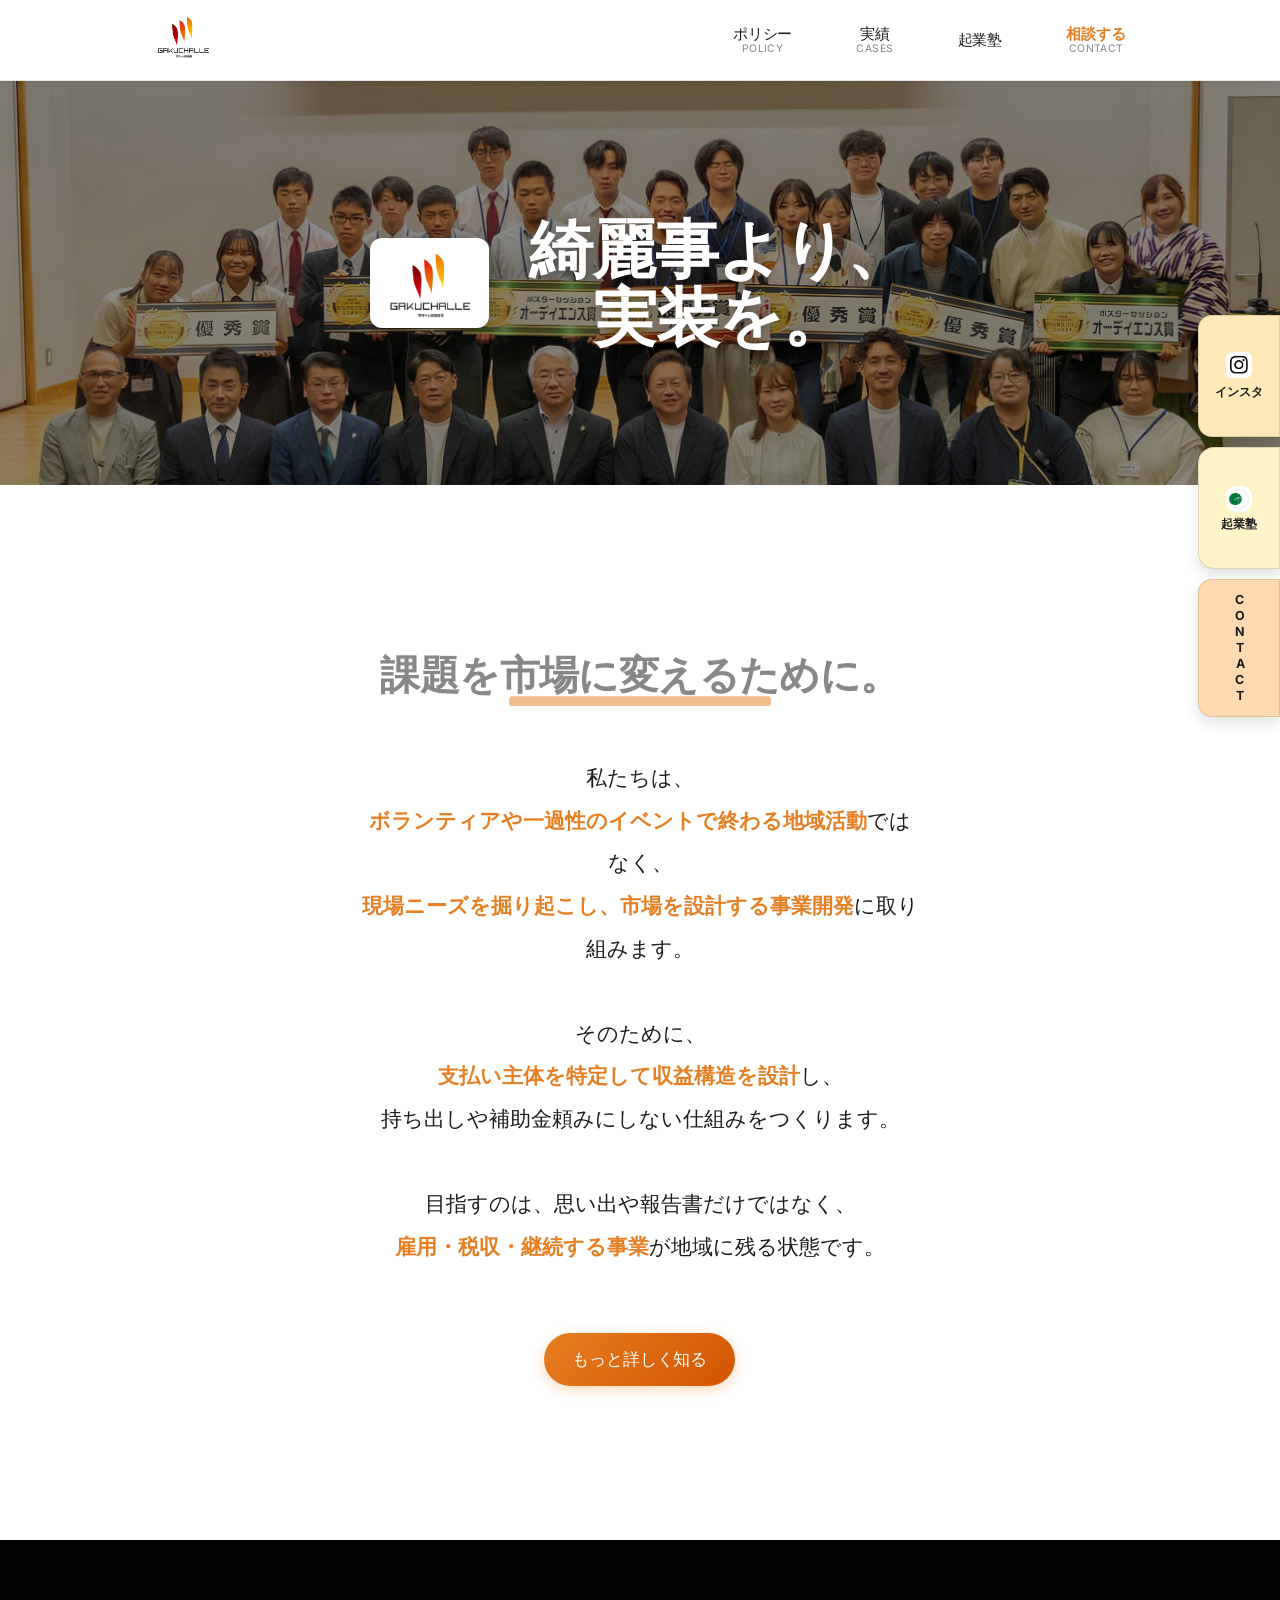
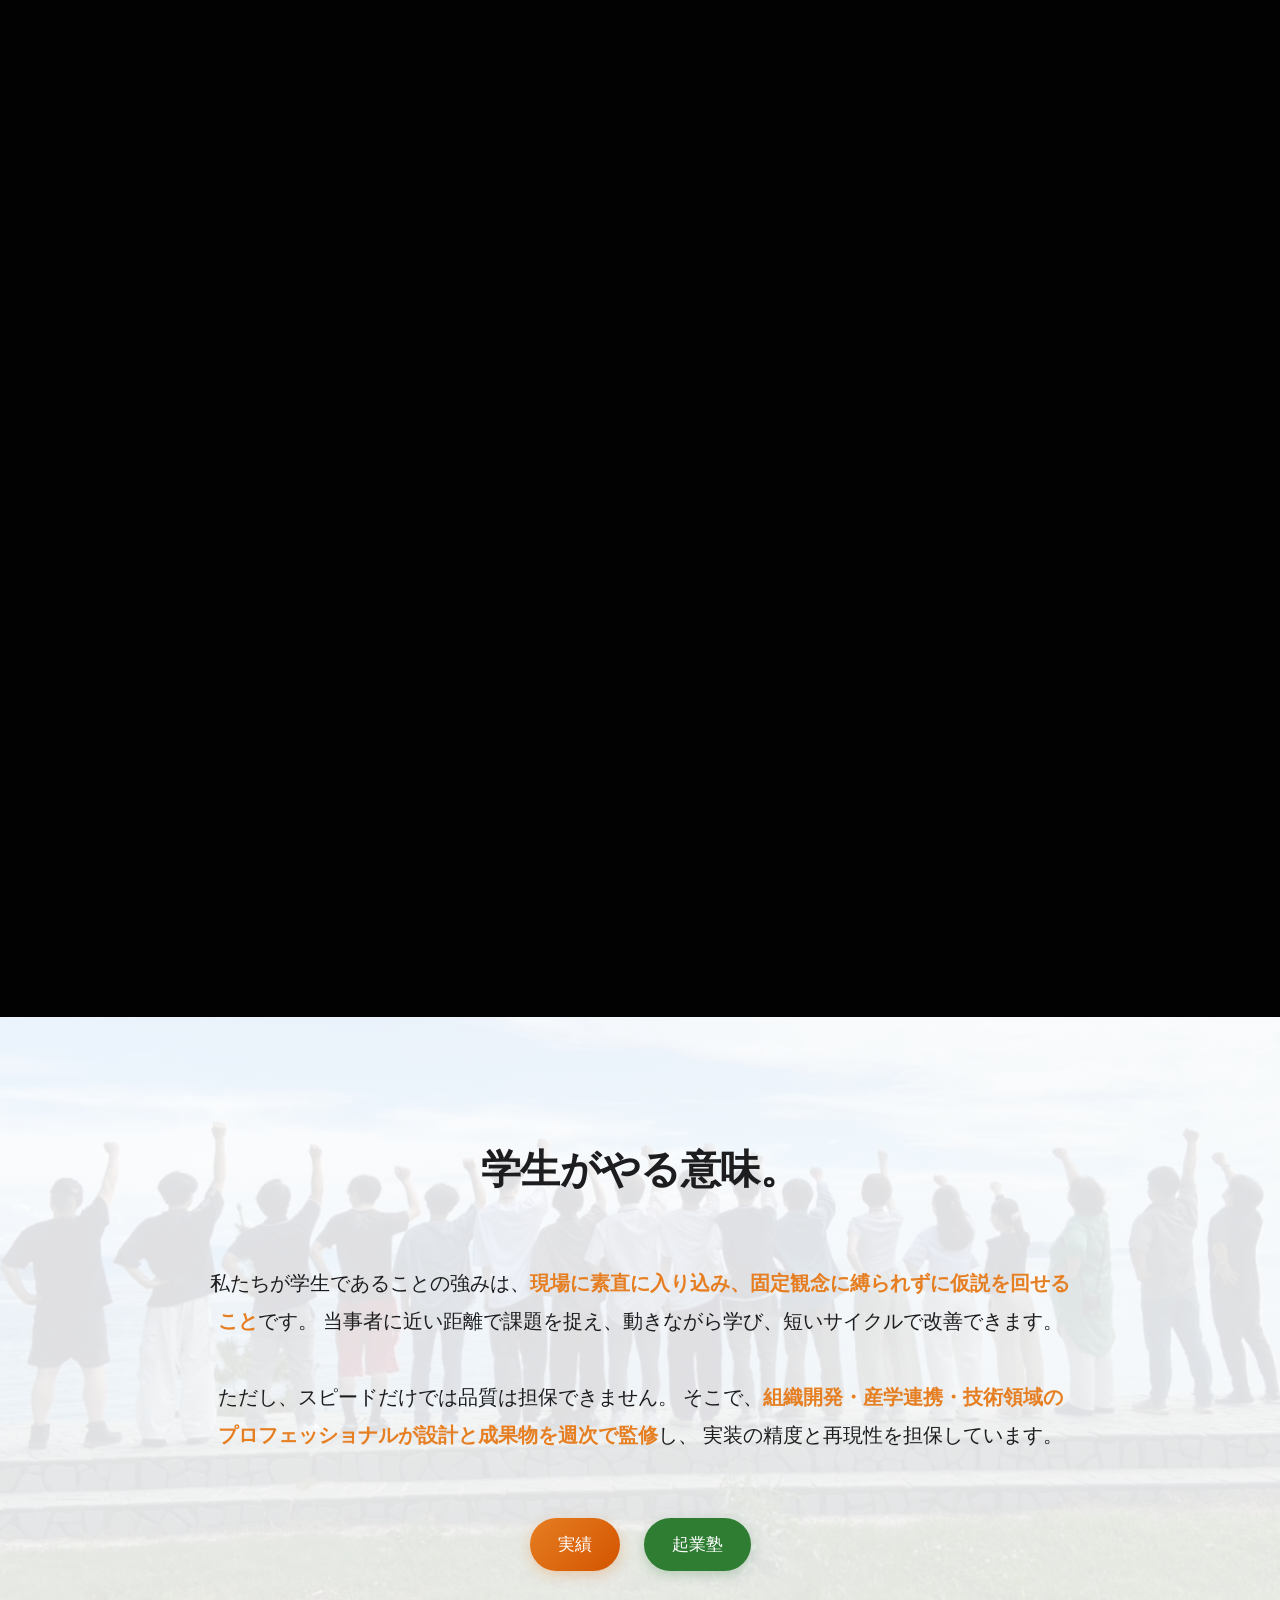
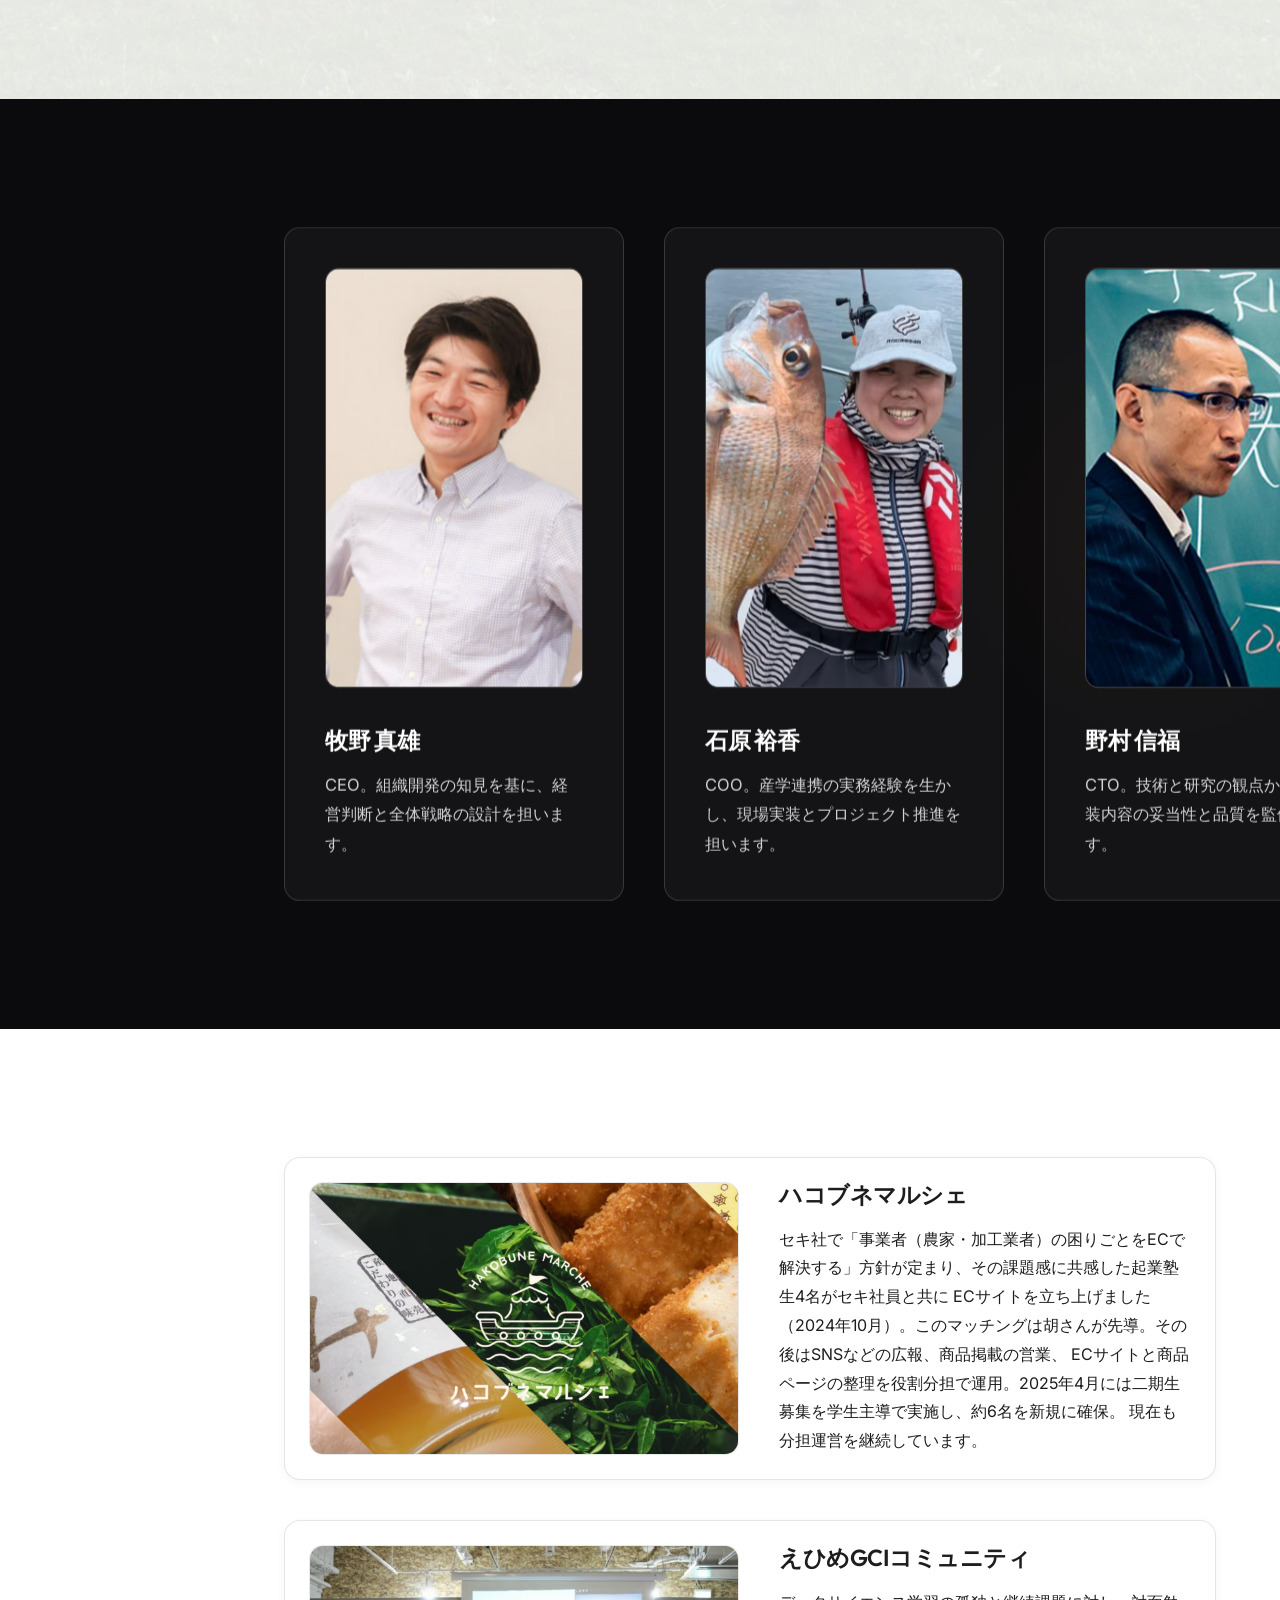
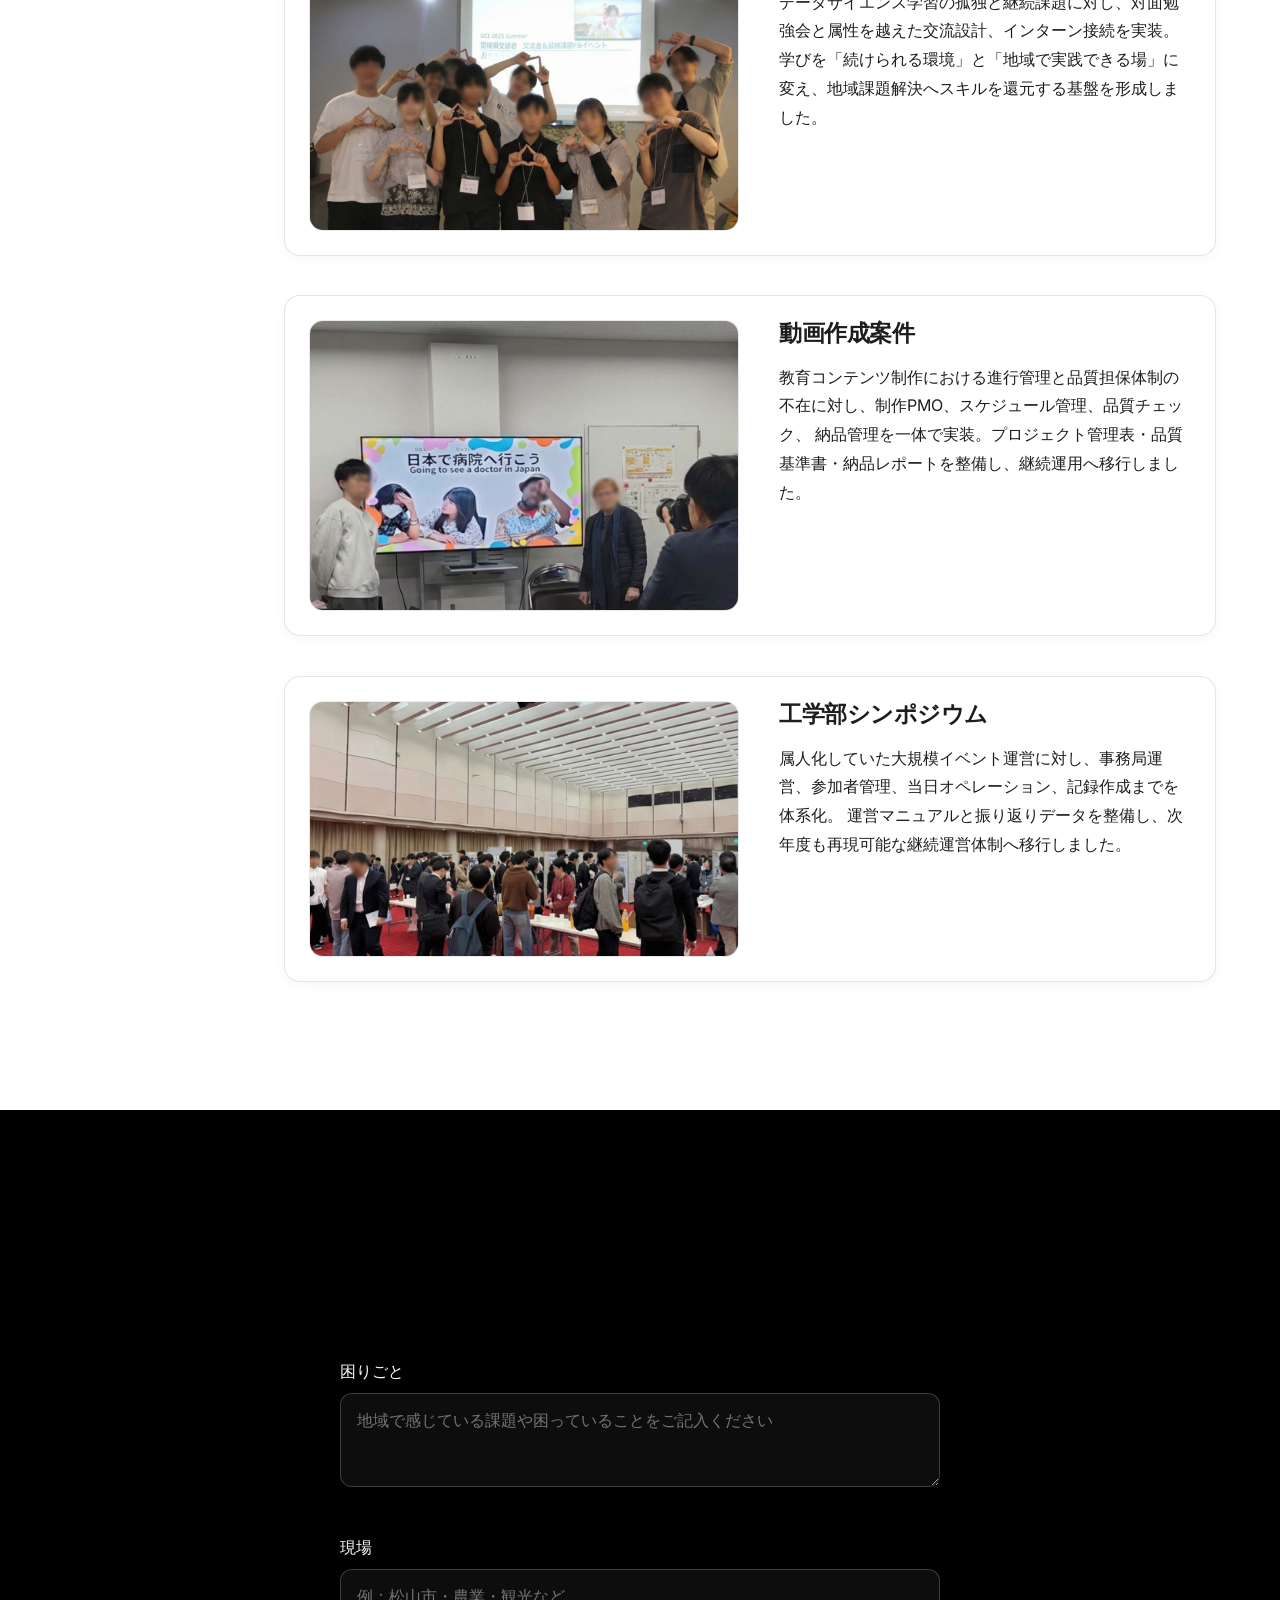
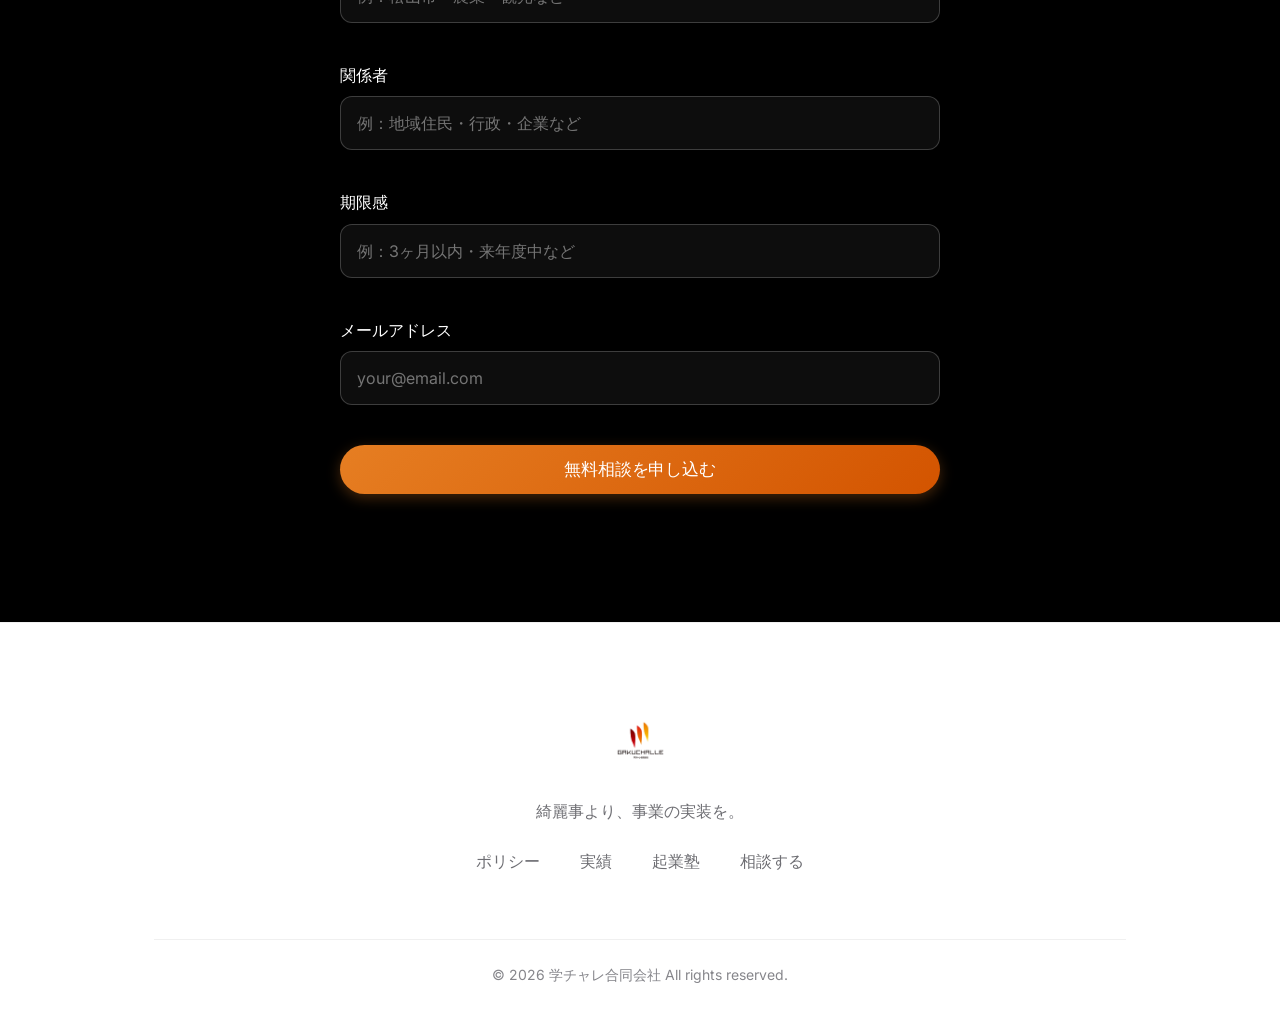
==== commit 0622d5ca: "Add files via upload" ====
--- a/index.html
+++ b/index.html
@@ -1,4 +1,4 @@
-<!DOCTYPE html>
+﻿<!DOCTYPE html>
 <html lang="ja">
 
 <head>
@@ -24,9 +24,9 @@
     <link rel="stylesheet" href="styles.css">
 </head>
 
-<body>
-    <!-- Section A: Header -->
-    <header id="header" class="header">
+<body>
+    <!-- Section A: Header -->
+    <header id="header" class="header">
         <div class="container header-content">
             <div class="logo">
                 <img src="media/ロゴ.png" alt="学チャレ合同会社ロゴ" style="height: 45px; width: auto;">
@@ -34,368 +34,252 @@
 
             <nav class="nav" id="nav">
                 <ul class="nav-list">
-                    <li><a href="#what-we-do" class="nav-link">私たちのこと</a></li>
-                    <li><a href="#process" class="nav-link">進め方</a></li>
-                    <li><a href="#team" class="nav-link">体制</a></li>
-                    <li><a href="#cases" class="nav-link">実績</a></li>
+                    <li>
+                        <a href="policy.html" class="nav-link">
+                            <span class="nav-label-ja">ポリシー</span>
+                            <span class="nav-label-en">Policy</span>
+                        </a>
+                    </li>
+                    <li>
+                        <a href="#cases" class="nav-link">
+                            <span class="nav-label-ja">実績</span>
+                            <span class="nav-label-en">Cases</span>
+                        </a>
+                    </li>
+                    <li>
+                        <a href="https://www.ccr.ehime-u.ac.jp/ehime-entre/#/" class="nav-link" target="_blank"
+                            rel="noopener noreferrer">
+                            <span class="nav-label-ja">起業塾</span>
+                        </a>
+                    </li>
+                    <li>
+                        <a href="#contact" class="nav-link nav-link--cta">
+                            <span class="nav-label-ja">相談する</span>
+                            <span class="nav-label-en">Contact</span>
+                        </a>
+                    </li>
                 </ul>
             </nav>
-
-            <div class="header-cta">
-                <a href="#contact" class="btn btn-primary">無料相談を申し込む</a>
-            </div>
 
             <button class="mobile-menu-toggle" id="mobileMenuToggle" aria-label="メニュー">
                 <span></span>
                 <span></span>
                 <span></span>
             </button>
-        </div>
-    </header>
-
-    <main>
+        </div>
+    </header>
+
+    <aside class="floating-fusen-menu" aria-label="固定メニュー">
+        <a href="https://www.instagram.com/gakuchare/" target="_blank" rel="noopener noreferrer"
+            class="fusen-link fusen-link-instagram" aria-label="Instagramを開く">
+            <img src="media/インスタ.webp" alt="Instagramロゴ" class="fusen-instagram-logo" width="26" height="26">
+            <span>インスタ</span>
+        </a>
+        <a href="https://www.ccr.ehime-u.ac.jp/ehime-entre/#/" target="_blank" rel="noopener noreferrer"
+            class="fusen-link fusen-link-school" aria-label="起業塾のHPを開く">
+            <img src="media/えひめ学生起業塾.png" alt="えひめ学生起業塾ロゴ" class="fusen-school-logo" width="26" height="26">
+            <span class="fusen-school-label">起業塾</span>
+        </a>
+        <a href="#contact" class="fusen-link fusen-link-contact" aria-label="CONTACTへ移動">
+            <span class="fusen-contact-text">CONTACT</span>
+        </a>
+    </aside>
+
+    <main>
         <!-- Section B: Hero -->
-        <section id="hero" class="hero">
-            <div class="hero-background"></div>
+        <section id="hero" class="hero"
+            style="background-image: url('media/キービジュアル.jpeg'); background-size: cover; background-position: center; background-repeat: no-repeat;">
+            <div class="hero-overlay"></div>
             <div class="container hero-content">
-                <div class="hero-text">
-                    <h1 class="hero-catch">綺麗事より、<br>事業の実装を。</h1>
-                    <p class="hero-subcatch">地域の「困った」を、稼ぎ続ける価値へ変える。</p>
-                    <p class="hero-description">
-                        私たちは「応援する」組織ではありません。<br>
-                        4週間で調査・実装・検証・改善提案まで回し、<br>
-                        事業化の打ち手を納品する実行体です。
-                    </p>
-                    <div class="hero-cta">
-                        <a href="#contact" class="btn btn-primary btn-large">無料相談を申し込む</a>
-                        <a href="#process" class="btn btn-outline btn-large">4週間の進め方を見る</a>
-                    </div>
+                <div class="hero-inner">
+                    <img src="media/ロゴ.png" alt="学チャレ合同会社ロゴ" class="hero-logo">
+                    <h1 class="hero-catch">綺麗事より、<br>実装を。</h1>
                 </div>
             </div>
         </section>
 
-        <!-- Section①: 「課題を市場に変える」とはどういうことか？ -->
-        <section id="what-we-do" class="what-we-do">
-            <div class="container">
-                <h2 class="section-title">「課題を市場に変える」とはどういうことか？</h2>
-                <p class="section-lead">
-                    地域の課題に向き合う活動は、これまでもたくさんありました。<br>
-                    でも、その多くは「持ち出しで終わる」ものでした。
-                </p>
-
-                <div class="comparison-table-wrapper">
-                    <table class="comparison-table">
-                        <thead>
-                            <tr>
-                                <th></th>
-                                <th class="col-old">従来の地域活動</th>
-                                <th class="col-new">学チャレの事業開発活動</th>
-                            </tr>
-                        </thead>
-                        <tbody>
-                            <tr>
-                                <td class="row-label">形</td>
-                                <td class="col-old">ボランティア・一過性のイベント</td>
-                                <td class="col-new">現場ニーズを掘り起こした市場の設計</td>
-                            </tr>
-                            <tr>
-                                <td class="row-label">お金の流れ</td>
-                                <td class="col-old">持ち出し・補助金頼み</td>
-                                <td class="col-new">支払い主体を特定し、収益構造を設計</td>
-                            </tr>
-                            <tr>
-                                <td class="row-label">残るもの</td>
-                                <td class="col-old">思い出・報告書</td>
-                                <td class="col-new">雇用・税収・継続する事業</td>
-                            </tr>
-                        </tbody>
-                    </table>
-                </div>
-
-                <p class="section-emphasis">
-                    課題を「市場」に変えるとは、<br>誰かが対価を払い続ける仕組みをゼロから作ることです。
-                </p>
-            </div>
-        </section>
-
-        <!-- Section②: 泥臭い仮説検証の、圧倒的なスピード感 -->
-        <section id="process" class="process">
-            <div class="container">
-                <h2 class="section-title">泥臭い仮説検証の、圧倒的なスピード感</h2>
-                <p class="section-lead">「考える」より「動く」。私たちの強みは、現場に飛び込む実行量です。</p>
-
-                <h3 class="subsection-label">── 1プロジェクト／4週間の動き方</h3>
-
-                <div class="week-table-wrapper">
-                    <table class="week-table">
-                        <thead>
-                            <tr>
-                                <th>Week</th>
-                                <th>やること</th>
-                                <th>成果物</th>
-                            </tr>
-                        </thead>
-                        <tbody>
-                            <tr>
-                                <td class="week-num"><span class="week-badge">Week 1</span></td>
-                                <td>現地調査・ステークホルダーヒアリング（n=10〜）</td>
-                                <td class="deliverable">課題マップ・仮説シート</td>
-                            </tr>
-                            <tr>
-                                <td class="week-num"><span class="week-badge">Week 2</span></td>
-                                <td>仮説設計・小さな施策の実装</td>
-                                <td class="deliverable">施策プラン・実行ログ</td>
-                            </tr>
-                            <tr>
-                                <td class="week-num"><span class="week-badge">Week 3</span></td>
-                                <td>SNS運用・現場テスト・データ収集</td>
-                                <td class="deliverable">投稿◯本・検証指標レポート</td>
-                            </tr>
-                            <tr>
-                                <td class="week-num"><span class="week-badge">Week 4</span></td>
-                                <td>振り返り・改善提案・次フェーズ設計</td>
-                                <td class="deliverable">改善提案書・ロードマップ</td>
-                            </tr>
-                        </tbody>
-                    </table>
-                </div>
-
-                <div class="process-highlight">
-                    <p class="process-example">
-                        <strong>実例：</strong>わずか1ヶ月で、留学生へのヒアリングからSNS運用・改善提案までを完遂。
-                    </p>
-                    <p class="process-tagline">「いつか動く」ではなく、「今週動く」チームです。</p>
-                </div>
-            </div>
-        </section>
-
-        <!-- Section③: 誰が市場を作るのか――体制と信頼 -->
-        <section id="team" class="team">
-            <div class="container">
-                <h2 class="section-title">誰が市場を作るのか――体制と信頼</h2>
-                <p class="section-lead">「学生だから」という甘えは、私たちには通用しません。</p>
-
-                <div class="team-structure-grid">
-                    <div class="team-structure-card">
-                        <div class="team-structure-icon">⚡</div>
-                        <h3 class="team-structure-title">実行部隊</h3>
-                        <p class="team-structure-text">
-                            専門分野を持つ大学生・大学院生が現場に入り、<br>
-                            調査から実装まで一気通貫で担います。
-                        </p>
-                    </div>
-                    <div class="team-structure-divider">×</div>
-                    <div class="team-structure-card">
-                        <div class="team-structure-icon">🎯</div>
-                        <h3 class="team-structure-title">戦略監修</h3>
-                        <p class="team-structure-text">
-                            組織開発・産学連携のプロフェッショナルが、<br>
-                            仮説設計から成果物まで週次でレビュー。<br>
-                            クオリティは「人の熱意」ではなく、仕組みで担保します。
-                        </p>
-                    </div>
-                </div>
-
-                <p class="team-tagline">
-                    「若者の感性 × 専門家の知見」が、<br>最短距離で地域課題を市場へ変える。
-                </p>
-
-                <div class="team-grid">
-                    <div class="team-card">
-                        <a href="https://kaisyn.com/" target="_blank" rel="noopener noreferrer" class="team-photo-link"
-                            aria-label="牧野 真雄のプロフィール（外部リンク）">
-                            <div class="team-photo-wrapper">
-                                <img src="media/牧野.png" alt="牧野 真雄 - CEO（組織開発エキスパート）" class="team-photo" loading="lazy"
-                                    width="200" height="200">
-                            </div>
-                        </a>
-                        <div class="team-role">CEO</div>
-                        <h3 class="team-name"><a href="https://kaisyn.com/" target="_blank" rel="noopener noreferrer">牧野
-                                真雄</a></h3>
-                        <p class="team-affiliation">組織開発エキスパート<br>株式会社カイシン 代表取締役<br>リマネージ株式会社 代表取締役</p>
-                        <div class="team-responsibility">
-                            <h4>担う責任</h4>
-                            <ul>
-                                <li>意思決定</li>
-                                <li>対外説明責任</li>
-                                <li>全体設計（Go/No-Go含む）</li>
-                            </ul>
-                        </div>
-                    </div>
-
-                    <div class="team-card">
-                        <a href="https://researchmap.jp/read0183368" target="_blank" rel="noopener noreferrer"
-                            class="team-photo-link" aria-label="野村 信福のプロフィール（外部リンク）">
-                            <div class="team-photo-wrapper">
-                                <img src="media/野村.png" alt="野村 信福 - CTO（愛媛大学 教授）" class="team-photo" loading="lazy"
-                                    width="200" height="200">
-                            </div>
-                        </a>
-                        <div class="team-role">CTO</div>
-                        <h3 class="team-name"><a href="https://researchmap.jp/read0183368" target="_blank"
-                                rel="noopener noreferrer">野村 信福</a></h3>
-                        <p class="team-affiliation">えひめ学生起業塾 顧問<br>愛媛大学 大学院理工学研究科 教授<br>「液中プラズマ」技術を開発</p>
-                        <div class="team-responsibility">
-                            <h4>担う責任</h4>
-                            <ul>
-                                <li>技術・研究連携の妥当性</li>
-                                <li>倫理・品質の担保</li>
-                                <li>大学接続の設計</li>
-                            </ul>
-                        </div>
-                    </div>
-
-                    <div class="team-card">
-                        <a href="https://researchmap.jp/yuka_ishihara" target="_blank" rel="noopener noreferrer"
-                            class="team-photo-link" aria-label="石原 裕香のプロフィール（外部リンク）">
-                            <div class="team-photo-wrapper">
-                                <img src="media/石原.png" alt="石原 裕香 - COO（愛媛大学 特定准教授）" class="team-photo" loading="lazy"
-                                    width="200" height="200">
-                            </div>
-                        </a>
-                        <div class="team-role">COO</div>
-                        <h3 class="team-name"><a href="https://researchmap.jp/yuka_ishihara" target="_blank"
-                                rel="noopener noreferrer">石原 裕香</a></h3>
-                        <p class="team-affiliation">愛媛大学 研究・産学連携推進機構<br>産学連携推進本部 特定准教授<br>えひめ学生起業塾副顧問</p>
-                        <div class="team-responsibility">
-                            <h4>担う責任</h4>
-                            <ul>
-                                <li>運用設計</li>
-                                <li>実装推進（PMO）</li>
-                                <li>関係者合意形成</li>
-                                <li>継続運営の成立</li>
-                            </ul>
-                        </div>
-                    </div>
-                </div>
-            </div>
-        </section>
-
-        <!-- Section④: 実績 -->
-        <section id="cases" class="cases">
-            <div class="container">
-                <h2 class="section-title">実績</h2>
-
-                <div class="cases-grid">
-                    <div class="case-card">
-                        <a href="https://momentum-matsuyama.com/" target="_blank" rel="noopener noreferrer"
-                            class="case-link" aria-label="momentumプロジェクトの詳細">
-                            <div class="case-image-wrapper case-placeholder momentum-logo-wrapper" role="img"
-                                aria-label="momentumのロゴマーク">
-                                <img src="media\momentum.png" alt="momentum" class="momentum-logo" loading="lazy"
-                                    width="120" height="auto">
-                            </div>
-                        </a>
-                        <h3 class="case-title"><a href="https://momentum-matsuyama.com/" target="_blank"
-                                rel="noopener noreferrer">momentumプロジェクト</a></h3>
-                        <div class="case-section">
-                            <h4 class="case-label">課題</h4>
-                            <p>新規事業の実証実験設計と評価の枠組みが不明確</p>
-                        </div>
-                        <div class="case-section">
-                            <h4 class="case-label">実装</h4>
-                            <p>PoC設計・運営、評価フレームワーク構築、事務局機能</p>
-                        </div>
-                        <div class="case-section">
-                            <h4 class="case-label">成果物</h4>
-                            <p>成果1枚、運用設計書、意思決定ログ</p>
-                        </div>
-                        <div class="case-section">
-                            <h4 class="case-label">次の判断</h4>
-                            <p>形を変えて継続</p>
-                        </div>
-                    </div>
-
-                    <div class="case-card">
-                        <div class="case-image-wrapper">
-                            <picture>
-                                <img src="media\えひめGCI.png" alt="えひめGCIコミュニティの勉強会参加者の様子" class="case-image"
-                                    loading="lazy" width="400" height="300">
-                            </picture>
-                        </div>
-                        <h3 class="case-title">えひめGCIコミュニティ</h3>
-                        <div class="case-section">
-                            <h4 class="case-label">課題</h4>
-                            <p>データサイエンス学習の孤独と継続の難しさ</p>
-                        </div>
-                        <div class="case-section">
-                            <h4 class="case-label">実装</h4>
-                            <p>対面勉強会、属性を越えた交流、インターン接続</p>
-                        </div>
-                        <div class="case-section">
-                            <h4 class="case-label">提供価値</h4>
-                            <p>「やり切る」環境、地域での仲間作り、実践の場</p>
-                        </div>
-                        <div class="case-section">
-                            <h4 class="case-label">次の展開</h4>
-                            <p>地域課題解決へのスキル応用</p>
-                        </div>
-                    </div>
-
-                    <div class="case-card">
-                        <div class="case-image-wrapper">
-                            <picture>
-                                <img src="media\動画案件.png" alt="動画作成案件のチーム作業風景" class="case-image" loading="lazy"
-                                    width="400" height="300">
-                            </picture>
-                        </div>
-                        <h3 class="case-title">動画作成案件</h3>
-                        <div class="case-section">
-                            <h4 class="case-label">課題</h4>
-                            <p>教育コンテンツ制作の進行管理と品質担保体制の不在</p>
-                        </div>
-                        <div class="case-section">
-                            <h4 class="case-label">実装</h4>
-                            <p>制作PMO、スケジュール管理、品質チェック、納品管理</p>
-                        </div>
-                        <div class="case-section">
-                            <h4 class="case-label">成果物</h4>
-                            <p>プロジェクト管理表、品質基準書、納品レポート</p>
-                        </div>
-                        <div class="case-section">
-                            <h4 class="case-label">次の判断</h4>
-                            <p>継続運用へ移行</p>
-                        </div>
-                    </div>
-
-                    <div class="case-card">
-                        <div class="case-image-wrapper">
-                            <picture>
-                                <img src="media\工学部シンポジウム.png" alt="工学部シンポジウムのステージとパネルの様子" class="case-image"
-                                    loading="lazy" width="400" height="300">
-                            </picture>
-                        </div>
-                        <h3 class="case-title">工学部シンポジウム</h3>
-                        <div class="case-section">
-                            <h4 class="case-label">課題</h4>
-                            <p>大規模イベント運営の属人化と継続体制の不安定さ</p>
-                        </div>
-                        <div class="case-section">
-                            <h4 class="case-label">実装</h4>
-                            <p>イベント事務局、参加者管理、当日運営、記録作成</p>
-                        </div>
-                        <div class="case-section">
-                            <h4 class="case-label">成果物</h4>
-                            <p>運営マニュアル、参加者データ、振り返りレポート</p>
-                        </div>
-                        <div class="case-section">
-                            <h4 class="case-label">次の判断</h4>
-                            <p>次年度も運営継続</p>
-                        </div>
-                    </div>
-                </div>
-            </div>
-        </section>
-
-        <!-- Section N: 最終CTA -->
-        <section id="contact" class="final-cta">
-            <div class="container">
-                <h2 class="final-cta-title">
-                    補助金が切れても、担当者が変わっても、<br>稼ぎ続ける地域をつくりたい方へ。
-                </h2>
-                <p class="final-cta-sub">まずは、現場の「困った」を聞かせてください。</p>
-
-                <form class="contact-form" id="contactForm">
+        <!-- Section①: 「課題を市場に変える」とはどういうことか？ -->
+        <section id="what-we-do" class="what-we-do">
+            <div class="container">
+                <h2 class="section-title scroll-fade-up-text scroll-underline-title">課題を市場に変えるために。</h2>
+                <p class="what-we-do-message scroll-fade-up-text">
+                    私たちは、<br>
+                    <span class="what-we-do-highlight">ボランティアや一過性のイベントで終わる地域活動</span>ではなく、<br>
+                    <span class="what-we-do-highlight">現場ニーズを掘り起こし、市場を設計する事業開発</span>に取り組みます。<br><br>
+                    そのために、<br>
+                    <span class="what-we-do-highlight">支払い主体を特定して収益構造を設計</span>し、<br>
+                    持ち出しや補助金頼みにしない仕組みをつくります。<br><br>
+                    目指すのは、思い出や報告書だけではなく、<br>
+                    <span class="what-we-do-highlight">雇用・税収・継続する事業</span>が地域に残る状態です。
+                </p>
+                <div class="what-we-do-cta scroll-fade-up-text">
+                    <a href="policy.html" class="btn btn-primary btn-large">もっと詳しく知る</a>
+                </div>
+            </div>
+        </section>
+
+        <!-- Section②: 泥臭い仮説検証の、圧倒的なスピード感 -->
+        <section id="process" class="process">
+            <div class="container">
+                <h2 class="section-title scroll-fade-up-text scroll-underline-title">圧倒的なスピード感。</h2>
+                <p class="process-summary scroll-fade-up-text">
+                    私たちは、机上の検討を長く続けるのではなく、
+                    <span class="process-summary-highlight">現地調査・仮説設計・実装・検証・改善提案</span>を
+                    4週間で一気に回します。
+                    重要なのは、ただ早いことではなく、
+                    <span class="process-summary-highlight">毎週の実行で学習を重ね、次の打ち手に即反映すること</span>。
+                    「いつか動く」ではなく、<span class="process-summary-highlight">今週動いて結果を出す</span>ことを徹底しています。
+                </p>
+                <figure class="process-diagram scroll-fade-up-text">
+                    <img src="media/４週間の図解.png" alt="4週間の実行プロセス図解" loading="lazy">
+                </figure>
+            </div>
+        </section>
+
+        <!-- Section③: 学生がやる意味 -->
+        <section id="student-value" class="student-value">
+            <div class="container">
+                <h2 class="section-title scroll-fade-up-text scroll-underline-title">学生がやる意味。</h2>
+                <p class="student-value-message scroll-fade-up-text">
+                    私たちが学生であることの強みは、<span class="student-value-highlight">現場に素直に入り込み、固定観念に縛られずに仮説を回せること</span>です。
+                    当事者に近い距離で課題を捉え、動きながら学び、短いサイクルで改善できます。<br><br>
+                    ただし、スピードだけでは品質は担保できません。
+                    そこで、<span class="student-value-highlight">組織開発・産学連携・技術領域のプロフェッショナルが設計と成果物を週次で監修</span>し、
+                    実装の精度と再現性を担保しています。
+                </p>
+                <div class="student-value-cta scroll-fade-up-text">
+                    <a href="#cases" class="btn btn-primary btn-large">実績</a>
+                    <a href="https://www.ccr.ehime-u.ac.jp/ehime-entre/#/" target="_blank" rel="noopener noreferrer"
+                        class="btn btn-kigyo btn-large">起業塾</a>
+                </div>
+            </div>
+        </section>
+
+        <!-- Section④: 体制 -->
+        <section id="team" class="team">
+            <div class="container team-layout">
+                <div class="team-tab scroll-fade-up-text">
+                    <span class="team-tab-main">体制</span>
+                    <span class="team-tab-sub">member</span>
+                </div>
+
+                <div class="team-member-grid">
+                    <article class="team-member-card scroll-fade-up-text">
+                        <a href="https://kaisyn.com/" target="_blank" rel="noopener noreferrer" class="team-member-photo-wrap"
+                            aria-label="牧野 真雄のプロフィール（外部リンク）">
+                            <img src="media/牧野.png" alt="牧野 真雄 - CEO" class="team-member-photo" loading="lazy" width="360" height="480">
+                        </a>
+                        <h3 class="team-member-name">牧野 真雄</h3>
+                        <p class="team-member-detail">CEO。組織開発の知見を基に、経営判断と全体戦略の設計を担います。</p>
+                    </article>
+
+                    <article class="team-member-card scroll-fade-up-text">
+                        <a href="https://researchmap.jp/yuka_ishihara" target="_blank" rel="noopener noreferrer"
+                            class="team-member-photo-wrap" aria-label="石原 裕香のプロフィール（外部リンク）">
+                            <img src="media/石原.png" alt="石原 裕香 - COO" class="team-member-photo" loading="lazy" width="360" height="480">
+                        </a>
+                        <h3 class="team-member-name">石原 裕香</h3>
+                        <p class="team-member-detail">COO。産学連携の実務経験を生かし、現場実装とプロジェクト推進を担います。</p>
+                    </article>
+
+                    <article class="team-member-card scroll-fade-up-text">
+                        <a href="https://researchmap.jp/read0183368" target="_blank" rel="noopener noreferrer"
+                            class="team-member-photo-wrap" aria-label="野村 信福のプロフィール（外部リンク）">
+                            <img src="media/野村.png" alt="野村 信福 - CTO" class="team-member-photo" loading="lazy" width="360" height="480">
+                        </a>
+                        <h3 class="team-member-name">野村 信福</h3>
+                        <p class="team-member-detail">CTO。技術と研究の観点から、実装内容の妥当性と品質を監修します。</p>
+                    </article>
+                </div>
+            </div>
+        </section>
+
+
+
+        <!-- Section⑤: 実績 -->
+        <section id="cases" class="cases">
+            <div class="container cases-layout">
+                <div class="cases-tab scroll-fade-up-text">
+                    <span class="cases-tab-main">実績</span>
+                    <span class="cases-tab-sub">cases</span>
+                </div>
+
+                <div class="cases-grid">
+                    <article class="case-card case-row scroll-fade-up-text">
+                        <a href="https://hakobunemarche.com/" target="_blank" rel="noopener noreferrer"
+                            class="case-row-image-link" aria-label="ハコブネマルシェの詳細">
+                            <div class="case-image-wrapper">
+                                <img src="media/ハコブネマルシェ.png" alt="ハコブネマルシェECサイトの画面" class="case-image"
+                                    loading="lazy" width="480" height="300">
+                            </div>
+                        </a>
+                        <div class="case-row-content">
+                            <h3 class="case-title"><a href="https://hakobunemarche.com/" target="_blank"
+                                    rel="noopener noreferrer">ハコブネマルシェ</a></h3>
+                            <p class="case-row-description">
+                                セキ社で「事業者（農家・加工業者）の困りごとをECで解決する」方針が定まり、その課題感に共感した起業塾生4名がセキ社員と共に
+                                ECサイトを立ち上げました（2024年10月）。このマッチングは胡さんが先導。その後はSNSなどの広報、商品掲載の営業、
+                                ECサイトと商品ページの整理を役割分担で運用。2025年4月には二期生募集を学生主導で実施し、約6名を新規に確保。
+                                現在も分担運営を継続しています。
+                            </p>
+                        </div>
+                    </article>
+
+                    <article class="case-card case-row scroll-fade-up-text">
+                        <a href="https://dx-ehime.jp/archives/23606" target="_blank" rel="noopener noreferrer"
+                            class="case-row-image-link" aria-label="えひめGCIコミュニティの詳細">
+                            <div class="case-image-wrapper">
+                                <img src="media/えひめGCI.png" alt="えひめGCIコミュニティの勉強会参加者の様子" class="case-image" loading="lazy"
+                                    width="480" height="300">
+                            </div>
+                        </a>
+                        <div class="case-row-content">
+                            <h3 class="case-title"><a href="https://dx-ehime.jp/archives/23606" target="_blank"
+                                    rel="noopener noreferrer">えひめGCIコミュニティ</a></h3>
+                            <p class="case-row-description">
+                                データサイエンス学習の孤独と継続課題に対し、対面勉強会と属性を越えた交流設計、インターン接続を実装。
+                                学びを「続けられる環境」と「地域で実践できる場」に変え、地域課題解決へスキルを還元する基盤を形成しました。
+                            </p>
+                        </div>
+                    </article>
+
+                    <article class="case-card case-row scroll-fade-up-text">
+                        <div class="case-image-wrapper">
+                            <img src="media/動画案件.png" alt="動画作成案件のプロジェクト風景" class="case-image" loading="lazy"
+                                width="480" height="300">
+                        </div>
+                        <div class="case-row-content">
+                            <h3 class="case-title">動画作成案件</h3>
+                            <p class="case-row-description">
+                                教育コンテンツ制作における進行管理と品質担保体制の不在に対し、制作PMO、スケジュール管理、品質チェック、
+                                納品管理を一体で実装。プロジェクト管理表・品質基準書・納品レポートを整備し、継続運用へ移行しました。
+                            </p>
+                        </div>
+                    </article>
+
+                    <article class="case-card case-row scroll-fade-up-text">
+                        <div class="case-image-wrapper">
+                            <img src="media/工学部シンポジウム.png" alt="工学部シンポジウムのステージとパネルの様子" class="case-image"
+                                loading="lazy" width="480" height="300">
+                        </div>
+                        <div class="case-row-content">
+                            <h3 class="case-title">工学部シンポジウム</h3>
+                            <p class="case-row-description">
+                                属人化していた大規模イベント運営に対し、事務局運営、参加者管理、当日オペレーション、記録作成までを体系化。
+                                運営マニュアルと振り返りデータを整備し、次年度も再現可能な継続運営体制へ移行しました。
+                            </p>
+                        </div>
+                    </article>
+                </div>
+            </div>
+        </section>
+
+        <!-- Section⑥: 問い合わせ -->
+        <section id="contact" class="final-cta">
+            <div class="container">
+                <h2 class="final-cta-title contact-main-title scroll-fade-up-text scroll-underline-title">お問い合わせ</h2>
+
+                <form class="contact-form" id="contactForm">
                     <div class="form-group">
                         <label for="issue">困りごと</label>
                         <textarea id="issue" name="issue" rows="3" required
@@ -435,14 +319,14 @@
                 <div class="footer-logo">
                     <img src="media/ロゴ.png" alt="学チャレ合同会社ロゴ" class="footer-logo-img">
                 </div>
-                <p class="footer-tagline">綺麗事より、事業の実装を。</p>
-                <div class="footer-links">
-                    <a href="#what-we-do">私たちのこと</a>
-                    <a href="#process">進め方</a>
-                    <a href="#team">体制</a>
-                    <a href="#cases">実績</a>
-                    <a href="#contact">お問い合わせ</a>
-                </div>
+                <p class="footer-tagline">綺麗事より、事業の実装を。</p>
+                <div class="footer-links">
+                    <a href="policy.html">ポリシー</a>
+                    <a href="#cases">実績</a>
+                    <a href="https://www.ccr.ehime-u.ac.jp/ehime-entre/#/" target="_blank"
+                        rel="noopener noreferrer">起業塾</a>
+                    <a href="#contact">相談する</a>
+                </div>
             </div>
             <div class="footer-bottom">
                 <p>&copy; 2026 学チャレ合同会社 All rights reserved.</p>
@@ -453,4 +337,5 @@
     <script src="script.js"></script>
 </body>
 
-</html>+</html>
+
--- a/styles.css
+++ b/styles.css
@@ -119,7 +119,7 @@
 /* ========================================
    Buttons - Minimalist
    ======================================== */
-.btn {
+.btn {
     display: inline-flex;
     align-items: center;
     justify-content: center;
@@ -129,21 +129,35 @@
     font-weight: 400;
     text-decoration: none;
     border-radius: var(--radius-full);
-    transition: all var(--transition-base);
-    border: none;
-    cursor: pointer;
-    letter-spacing: -0.005em;
-}
+    transition:
+        transform var(--transition-base),
+        background-color var(--transition-base),
+        color var(--transition-base),
+        border-color var(--transition-base),
+        box-shadow var(--transition-base);
+    border: none;
+    cursor: pointer;
+    letter-spacing: -0.005em;
+    transform: translateY(0);
+    backface-visibility: hidden;
+}
+
+.btn:hover {
+    transform: translateY(-2px);
+}
+
+.btn:active {
+    transform: translateY(0);
+}
 
 .btn-primary {
     background: var(--primary-color);
     color: var(--text-white);
 }
 
-.btn-primary:hover {
-    background: var(--primary-dark);
-    transform: scale(1.01);
-}
+.btn-primary:hover {
+    background: var(--primary-color);
+}
 
 .btn-secondary,
 .btn-outline {
@@ -152,12 +166,12 @@
     border: 1.5px solid rgba(230, 126, 34, 0.5);
 }
 
-.btn-secondary:hover,
-.btn-outline:hover {
-    background: var(--primary-color);
-    color: var(--text-white);
-    border-color: var(--primary-color);
-}
+.btn-secondary:hover,
+.btn-outline:hover {
+    background: transparent;
+    color: var(--primary-color);
+    border-color: rgba(230, 126, 34, 0.5);
+}
 
 .btn-large {
     padding: 13px 28px;
@@ -197,9 +211,9 @@
 }
 
 .nav {
-    flex: 1;
     display: flex;
-    justify-content: center;
+    justify-content: flex-end;
+    margin-left: auto;
 }
 
 .nav-list {
@@ -210,16 +224,46 @@
 }
 
 .nav-link {
+    display: flex;
+    flex-direction: column;
+    align-items: center;
     color: var(--text-primary);
     text-decoration: none;
     font-size: 0.9375rem;
     font-weight: 400;
     transition: color var(--transition-fast);
     letter-spacing: -0.005em;
+    line-height: 1.2;
 }
 
 .nav-link:hover {
     color: var(--primary-color);
+}
+
+.nav-label-ja {
+    font-size: 0.9375rem;
+    font-weight: 500;
+}
+
+.nav-label-en {
+    font-size: 0.65rem;
+    color: var(--text-light);
+    letter-spacing: 0.04em;
+    text-transform: uppercase;
+    transition: color var(--transition-fast);
+}
+
+.nav-link:hover .nav-label-en {
+    color: var(--primary-color);
+}
+
+.nav-link--cta .nav-label-ja {
+    color: var(--primary-color);
+    font-weight: 600;
+}
+
+.nav-link--cta:hover .nav-label-ja {
+    color: var(--primary-dark);
 }
 
 .header-cta {
@@ -237,45 +281,157 @@
     padding: 8px;
 }
 
-.mobile-menu-toggle span {
-    width: 20px;
-    height: 2px;
-    background: var(--text-primary);
-    transition: var(--transition-fast);
-}
-
-/* ========================================
-   Hero - Apple Style
-   ======================================== */
-.hero {
-    min-height: 85vh;
+.mobile-menu-toggle span {
+    width: 20px;
+    height: 2px;
+    background: var(--text-primary);
+    transition: var(--transition-fast);
+}
+
+/* ========================================
+   Floating Fusen Menu
+   ======================================== */
+.floating-fusen-menu {
+    position: fixed;
+    top: 35%;
+    right: 0;
+    display: flex;
+    flex-direction: column;
+    gap: 10px;
+    z-index: 1200;
+}
+
+.fusen-link {
+    width: 82px;
+    min-height: 122px;
+    padding: 10px 8px;
+    border-radius: 14px 0 0 14px;
+    border: 1px solid rgba(0, 0, 0, 0.12);
+    box-shadow: 0 6px 14px rgba(0, 0, 0, 0.12);
+    text-decoration: none;
+    color: var(--text-primary);
+    font-size: 0.78rem;
+    font-weight: 700;
+    letter-spacing: 0.01em;
+    line-height: 1.35;
+    text-align: center;
+    display: flex;
+    flex-direction: column;
+    align-items: center;
+    justify-content: center;
+    transition: transform var(--transition-base), filter var(--transition-base);
+}
+
+.fusen-link:hover {
+    transform: translateX(-7px);
+    filter: brightness(0.98);
+}
+
+.fusen-link-instagram {
+    background: #ffe9b8;
+}
+
+.fusen-link-school {
+    background: #fff3c9;
+    border-radius: 16px 0 0 16px;
+}
+
+.fusen-link-contact {
+    background: #ffd9b0;
+    padding: 12px 0;
+}
+
+.fusen-instagram-logo {
+    width: 26px;
+    height: 26px;
+    object-fit: contain;
+    margin-bottom: 6px;
+    border-radius: 6px;
+    background: #fff;
+    padding: 2px;
+}
+
+.fusen-school-logo {
+    width: 26px;
+    height: 26px;
+    object-fit: contain;
+    border-radius: 10px;
+    background: #ffffff;
+    padding: 3px;
+}
+
+.fusen-school-label {
+    display: block;
+    margin-top: 6px;
+    font-size: 0.72rem;
+    font-weight: 700;
+    color: var(--text-primary);
+    line-height: 1.1;
+}
+
+.fusen-contact-text {
+    writing-mode: vertical-rl;
+    text-orientation: upright;
+    letter-spacing: 0.08em;
+}
+
+/* ========================================
+   Hero - Key Visual
+   ======================================== */
+.hero {
+    height: 45vh;
+    min-height: 280px;
+    overflow: hidden;
     display: flex;
     align-items: center;
     justify-content: center;
-    text-align: center;
-    padding: var(--spacing-3xl) 0;
-    background: var(--bg-primary);
+    margin-top: 80px;
     position: relative;
-}
-
-.hero-background {
-    display: none;
-    /* Removed for minimalist design */
+    background-size: cover;
+    background-position: center;
+    background-repeat: no-repeat;
+}
+
+.hero-overlay {
+    position: absolute;
+    inset: 0;
+    background: rgba(0, 0, 0, 0.45);
+    z-index: 0;
 }
 
 .hero-content {
     position: relative;
     z-index: 1;
+    width: 100%;
+    text-align: center;
+}
+
+.hero-inner {
+    display: flex;
+    align-items: center;
+    justify-content: center;
+    gap: 2.5rem;
+}
+
+.hero-logo {
+    height: 90px;
+    width: auto;
+    flex-shrink: 0;
+    background: #ffffff;
+    border-radius: 12px;
+    padding: 10px 14px;
+    box-shadow: 0 2px 12px rgba(0, 0, 0, 0.18);
 }
 
 .hero-catch {
-    font-size: clamp(2.5rem, 7vw, 5rem);
-    font-weight: 600;
-    line-height: 1.08;
-    letter-spacing: -0.015em;
-    margin-bottom: var(--spacing-md);
+    font-size: clamp(2.8rem, 8vw, 5.5rem);
+    font-weight: 700;
+    line-height: 1.05;
+    letter-spacing: -0.02em;
     font-family: var(--font-primary);
-    color: var(--text-primary);
+    color: #ffffff;
+    margin: 0;
+    text-shadow: 0 2px 12px rgba(0, 0, 0, 0.3);
 }
 
 .hero-subcatch {
@@ -1234,10 +1390,11 @@
         padding: var(--spacing-xs) 0;
     }
 
-    .hero {
-        min-height: auto;
-        padding: var(--spacing-3xl) 0 var(--spacing-2xl);
-    }
+    .hero {
+        height: 40vh;
+        min-height: 240px;
+        padding: 0;
+    }
 
     .hero-catch {
         font-size: clamp(2.5rem, 10vw, 3.5rem);
@@ -1379,10 +1536,55 @@
     transition: opacity 0.5s ease, transform 0.5s ease;
 }
 
-.scroll-fade.visible {
-    opacity: 1;
-    transform: translateY(0);
-}
+.scroll-fade.visible {
+    opacity: 1;
+    transform: translateY(0);
+}
+
+/* Scroll-linked text fade-up */
+.scroll-fade-up-text {
+    --fade-progress: 0;
+    opacity: var(--fade-progress);
+    transform: translateY(calc((1 - var(--fade-progress)) * 26px));
+    transition: opacity 0.08s linear, transform 0.08s linear;
+    will-change: opacity, transform;
+}
+
+/* Scroll-linked underline growth (center -> full width) */
+.scroll-underline-title {
+    --underline-progress: 0;
+    position: relative;
+    width: fit-content;
+    margin-left: auto;
+    margin-right: auto;
+    padding-bottom: 0.22em;
+}
+
+.scroll-underline-title::after {
+    content: "";
+    position: absolute;
+    left: 50%;
+    bottom: 0;
+    width: 50%;
+    height: 0.24em;
+    background: var(--primary-color);
+    border-radius: var(--radius-full);
+    transform: translateX(-50%) scaleX(var(--underline-progress));
+    transform-origin: center;
+    transition: transform 0.08s linear;
+}
+
+@media (prefers-reduced-motion: reduce) {
+    .scroll-fade-up-text {
+        opacity: 1;
+        transform: none;
+        transition: none;
+    }
+
+    .scroll-underline-title {
+        --underline-progress: 1;
+    }
+}
 
 /* ========================================
    Case Study Images & Alignment
@@ -1562,10 +1764,10 @@
    ======================================== */
 
 /* Hero - clean, no decorative backgrounds */
-.hero {
-    overflow: hidden;
-    min-height: 90vh;
-}
+.hero {
+    overflow: hidden;
+    min-height: 280px;
+}
 
 /* Section background differentiation */
 .problems {
@@ -1644,21 +1846,20 @@
     box-shadow: 0 4px 14px rgba(230, 126, 34, 0.3);
 }
 
-.btn-primary:hover {
-    box-shadow: 0 6px 20px rgba(230, 126, 34, 0.4);
-    transform: translateY(-2px);
-}
+.btn-primary:hover {
+    box-shadow: 0 4px 14px rgba(230, 126, 34, 0.3);
+}
 
 .btn-outline {
     border: 2px solid rgba(0, 0, 0, 0.1);
     color: var(--text-secondary);
 }
 
-.btn-outline:hover {
-    border-color: var(--primary-color);
-    color: var(--primary-color);
-    background: rgba(230, 126, 34, 0.05);
-}
+.btn-outline:hover {
+    border-color: rgba(0, 0, 0, 0.1);
+    color: var(--text-secondary);
+    background: transparent;
+}
 
 /* Card hover improvements */
 .problem-card {
@@ -1852,7 +2053,7 @@
     }
 }
 
-@media (max-width: 600px) {
+@media (max-width: 600px) {
     .problems-grid {
         grid-template-columns: 1fr;
     }
@@ -1972,11 +2173,54 @@
 /* Team photo polish */
 .team-photo-wrapper {
     box-shadow: 0 2px 8px rgba(0, 0, 0, 0.06);
-}
-
-/* ========================================
-   Desktop Optimization (2:3 Ratio Screens)
-   ======================================== */
+}
+
+@media (max-width: 900px) {
+    .floating-fusen-menu {
+        top: 38%;
+        gap: 8px;
+    }
+
+    .fusen-link {
+        width: 72px;
+        min-height: 106px;
+        font-size: 0.72rem;
+    }
+}
+
+@media (max-width: 640px) {
+    .floating-fusen-menu {
+        top: auto;
+        bottom: 12px;
+        gap: 6px;
+    }
+
+    .fusen-link {
+        width: 64px;
+        min-height: 90px;
+        border-radius: 10px 0 0 10px;
+        font-size: 0.66rem;
+    }
+
+    .fusen-instagram-logo {
+        width: 22px;
+        height: 22px;
+    }
+
+    .fusen-school-logo {
+        width: 22px;
+        height: 22px;
+    }
+
+    .fusen-school-label {
+        margin-top: 4px;
+        font-size: 0.66rem;
+    }
+}
+
+/* ========================================
+   Desktop Optimization (2:3 Ratio Screens)
+   ======================================== */
 @media (min-width: 1200px) {
     .container {
         max-width: 1100px;
@@ -2122,14 +2366,59 @@
 /* ========================================
    What We Do – Comparison Table
    ======================================== */
-.what-we-do {
-    background: var(--bg-secondary);
-}
-
-.comparison-table-wrapper {
-    overflow-x: auto;
-    -webkit-overflow-scrolling: touch;
-    margin: 0 auto var(--spacing-xl);
+.what-we-do {
+    position: relative;
+    overflow: hidden;
+    isolation: isolate;
+    background: #ffffff;
+    min-height: 88vh;
+    padding: 9.6rem 0;
+}
+
+.what-we-do>.container {
+    position: relative;
+    z-index: 1;
+}
+
+.what-we-do .section-title {
+    color: var(--text-primary);
+}
+
+.what-we-do-message {
+    max-width: 560px;
+    margin: 0 auto;
+    text-align: center;
+    font-size: clamp(1.05rem, 2.2vw, 1.3rem);
+    line-height: 2.05;
+    color: var(--text-primary);
+}
+
+.what-we-do-highlight {
+    color: var(--primary-color);
+    font-weight: 700;
+}
+
+.what-we-do-cta {
+    margin-top: var(--spacing-xl);
+    text-align: center;
+}
+
+@media (max-width: 768px) {
+    .what-we-do {
+        min-height: 68vh;
+        padding: 6.4rem 0;
+    }
+
+    .what-we-do-message {
+        max-width: 92%;
+        line-height: 1.9;
+    }
+}
+
+.comparison-table-wrapper {
+    overflow-x: auto;
+    -webkit-overflow-scrolling: touch;
+    margin: 0 auto var(--spacing-xl);
     max-width: 860px;
     border-radius: var(--radius-lg);
     border: 1px solid rgba(0, 0, 0, 0.07);
@@ -2210,13 +2499,98 @@
 /* ========================================
    Process – 4-Week Schedule Table
    ======================================== */
-.process {
-    background: var(--bg-primary);
-}
-
-.subsection-label {
-    text-align: center;
-    font-size: var(--font-size-md);
+.process {
+    background: var(--bg-primary);
+}
+
+.process-summary {
+    max-width: 860px;
+    margin: 0 auto var(--spacing-2xl);
+    text-align: center;
+    font-size: clamp(1.05rem, 2.2vw, 1.25rem);
+    line-height: 1.9;
+    color: var(--text-primary);
+}
+
+.process-summary-highlight {
+    color: var(--primary-color);
+    font-weight: 700;
+}
+
+.student-value {
+    position: relative;
+    overflow: hidden;
+    isolation: isolate;
+    background: #ffffff;
+}
+
+.student-value > .container {
+    position: relative;
+    z-index: 1;
+}
+
+.student-value::before {
+    content: "";
+    position: absolute;
+    inset: 0;
+    z-index: 0;
+    pointer-events: none;
+    background-image:
+        linear-gradient(rgba(255, 255, 255, 0.88), rgba(255, 255, 255, 0.88)),
+        url("media/学生後ろ姿.png");
+    background-size: cover;
+    background-position: center;
+    background-repeat: no-repeat;
+}
+
+.student-value-message {
+    max-width: 860px;
+    margin: 0 auto;
+    text-align: center;
+    font-size: clamp(1.05rem, 2.2vw, 1.25rem);
+    line-height: 1.9;
+    color: var(--text-primary);
+}
+
+.student-value-highlight {
+    color: var(--primary-color);
+    font-weight: 700;
+}
+
+.student-value-cta {
+    margin-top: var(--spacing-xl);
+    display: flex;
+    justify-content: center;
+    gap: var(--spacing-md);
+    flex-wrap: wrap;
+}
+
+.btn-kigyo {
+    background: #2e7d32;
+    color: #ffffff;
+}
+
+.btn-kigyo:hover {
+    background: #2e7d32;
+}
+
+.process-diagram {
+    max-width: 980px;
+    margin: 0 auto;
+}
+
+.process-diagram img {
+    display: block;
+    width: 100%;
+    height: auto;
+    border-radius: 0;
+    border: none;
+    box-shadow: none;
+}
+
+.subsection-label {
+    text-align: center;
+    font-size: var(--font-size-md);
     color: var(--text-secondary);
     font-weight: 500;
     margin-bottom: var(--spacing-xl);
@@ -2440,18 +2814,435 @@
     letter-spacing: -0.01em;
 }
 
-/* ========================================
-   Add new sections to the chevron pattern
-   ======================================== */
-.what-we-do,
-.process {
-    position: relative;
-    background:
-        linear-gradient(135deg, rgba(230, 126, 34, 0.015) 25%, transparent 25%),
-        linear-gradient(-135deg, rgba(230, 126, 34, 0.015) 25%, transparent 25%),
-        linear-gradient(45deg, rgba(230, 126, 34, 0.015) 25%, transparent 25%),
-        linear-gradient(-45deg, rgba(230, 126, 34, 0.015) 25%, transparent 25%),
-        #f5f5f7;
-    background-size: 60px 60px;
-    background-position: 0 0, 30px 0, 30px -30px, 0 30px;
-}+/* ========================================
+   Add new sections to the chevron pattern
+   ======================================== */
+.what-we-do::before {
+    content: "";
+    position: absolute;
+    inset: -20px;
+    z-index: 0;
+    pointer-events: none;
+    background-image:
+        linear-gradient(rgba(255, 255, 255, 0.86), rgba(255, 255, 255, 0.86)),
+        url("media/背景ーしまなみ海道ー.png");
+    background-size: cover;
+    background-position: center;
+    background-repeat: no-repeat;
+    filter: blur(8px);
+    transform: scale(1.04);
+}
+
+.process {
+    position: relative;
+    overflow: hidden;
+    isolation: isolate;
+    background: #050505;
+    padding: var(--spacing-2xl) 0;
+}
+
+.process > .container {
+    position: relative;
+    z-index: 1;
+}
+
+.process::before {
+    content: "";
+    position: absolute;
+    inset: -20px;
+    z-index: 0;
+    pointer-events: none;
+    background-image:
+        linear-gradient(rgba(0, 0, 0, 0.58), rgba(0, 0, 0, 0.58)),
+        url("media/みかん畑.png");
+    background-size: cover;
+    background-position: center;
+    background-repeat: no-repeat;
+    filter: blur(8px);
+    transform: scale(1.04);
+}
+
+.process .section-title {
+    color: #ffffff;
+}
+
+.process-summary {
+    color: rgba(255, 255, 255, 0.92);
+    margin: 0 auto var(--spacing-lg);
+}
+
+@media (max-width: 768px) {
+    .process {
+        padding: var(--spacing-xl) 0;
+    }
+}
+
+/* ========================================
+   Team Schedule Badge & Summary Blockquote
+   ======================================== */
+.team-schedule {
+    display: inline-block;
+    font-size: 0.7rem;
+    font-weight: 500;
+    color: var(--text-secondary);
+    background: var(--bg-secondary);
+    border: 1px solid rgba(0, 0, 0, 0.1);
+    border-radius: var(--radius-full);
+    padding: 2px 8px;
+    margin-left: 6px;
+    vertical-align: middle;
+    letter-spacing: 0;
+}
+
+.team-summary {
+    max-width: 760px;
+    margin: var(--spacing-2xl) auto 0;
+    padding: var(--spacing-lg) var(--spacing-xl);
+    border-left: 3px solid var(--primary-color);
+    background: var(--bg-secondary);
+    border-radius: 0 var(--radius-md) var(--radius-md) 0;
+    font-size: var(--font-size-md);
+    font-weight: 600;
+    color: var(--text-primary);
+    line-height: 1.7;
+    letter-spacing: -0.01em;
+}
+
+/* ========================================
+   Unified Button Interaction (Final)
+   ======================================== */
+.btn,
+a.btn,
+button.btn {
+    transform: translate3d(0, 0, 0);
+    transition: transform 0.18s ease;
+    will-change: transform;
+    backface-visibility: hidden;
+}
+
+.btn:hover,
+a.btn:hover,
+button.btn:hover {
+    transform: translate3d(0, -2px, 0);
+}
+
+.btn:active,
+a.btn:active,
+button.btn:active {
+    transform: translate3d(0, 0, 0);
+}
+
+.btn-primary,
+.btn-primary:hover,
+.btn-primary:focus-visible {
+    background: linear-gradient(135deg, #e67e22 0%, #d35400 100%);
+    color: #ffffff;
+    box-shadow: 0 4px 14px rgba(230, 126, 34, 0.3);
+}
+
+.btn-kigyo,
+.btn-kigyo:hover,
+.btn-kigyo:focus-visible {
+    background: #2e7d32;
+    color: #ffffff;
+    box-shadow: 0 4px 12px rgba(46, 125, 50, 0.25);
+}
+
+.btn-outline,
+.btn-outline:hover,
+.btn-outline:focus-visible {
+    background: transparent;
+    color: var(--text-secondary);
+    border: 2px solid rgba(0, 0, 0, 0.1);
+    box-shadow: none;
+}
+
+/* ========================================
+   Team Section (Final)
+   ======================================== */
+.team {
+    background: #0b0b0d;
+    color: #ffffff;
+}
+
+.team.container,
+.team .container.team-layout {
+    max-width: 1480px;
+}
+
+.team-layout {
+    display: grid;
+    grid-template-columns: 180px 1fr;
+    gap: var(--spacing-lg);
+    align-items: start;
+}
+
+.team-tab {
+    background: transparent;
+    color: #ffffff;
+    border-radius: 0;
+    padding: 0;
+    box-shadow: none;
+    margin-top: 0;
+    text-align: left;
+    justify-self: start;
+}
+
+.team-tab-main {
+    display: block;
+    font-size: 2.2rem;
+    font-weight: 700;
+    line-height: 1.1;
+}
+
+.team-tab-sub {
+    display: block;
+    margin-top: 0;
+    margin-bottom: 6px;
+    font-size: 1rem;
+    letter-spacing: 0.08em;
+    text-transform: capitalize;
+    opacity: 0.92;
+}
+
+.team-member-grid {
+    display: grid;
+    grid-template-columns: repeat(3, minmax(340px, 1fr));
+    gap: var(--spacing-lg);
+}
+
+.team-member-card {
+    background: rgba(255, 255, 255, 0.04);
+    border: 1px solid rgba(255, 255, 255, 0.16);
+    border-radius: 16px;
+    padding: var(--spacing-lg);
+}
+
+.team-member-photo-wrap {
+    display: block;
+    width: 100%;
+    aspect-ratio: 3 / 4;
+    min-height: 420px;
+    overflow: hidden;
+    border-radius: 14px;
+    background: #1a1a1a;
+    border: 1px solid rgba(255, 255, 255, 0.2);
+    margin-bottom: var(--spacing-lg);
+}
+
+.team-member-photo {
+    width: 100%;
+    height: 100%;
+    object-fit: cover;
+    display: block;
+}
+
+.team-member-name {
+    font-size: 1.45rem;
+    font-weight: 700;
+    color: #ffffff;
+    margin: 0 0 var(--spacing-sm);
+    letter-spacing: -0.01em;
+}
+
+.team-member-detail {
+    margin: 0;
+    color: rgba(255, 255, 255, 0.82);
+    line-height: 1.8;
+    font-size: 1.03rem;
+}
+
+@media (max-width: 980px) {
+    .team-layout {
+        grid-template-columns: 1fr;
+        gap: var(--spacing-lg);
+    }
+
+    .team-tab {
+        width: fit-content;
+    }
+
+    .team-member-grid {
+        grid-template-columns: repeat(2, minmax(0, 1fr));
+        gap: var(--spacing-lg);
+    }
+
+    .team-member-photo-wrap {
+        min-height: 360px;
+    }
+}
+
+@media (max-width: 640px) {
+    .team-member-grid {
+        grid-template-columns: 1fr;
+    }
+
+    .team-member-photo-wrap {
+        min-height: 320px;
+    }
+}
+
+/* ========================================
+   Cases Section (Final)
+   ======================================== */
+#cases.cases {
+    background: #ffffff;
+}
+
+#cases .container.cases-layout {
+    max-width: 1480px;
+    display: grid;
+    grid-template-columns: 180px 1fr;
+    gap: var(--spacing-lg);
+    align-items: start;
+}
+
+#cases .cases-tab {
+    background: transparent;
+    color: var(--text-primary);
+    text-align: left;
+    justify-self: start;
+}
+
+#cases .cases-tab-main {
+    display: block;
+    font-size: 2.2rem;
+    font-weight: 700;
+    line-height: 1.1;
+}
+
+#cases .cases-tab-sub {
+    display: block;
+    margin-bottom: 6px;
+    font-size: 1rem;
+    letter-spacing: 0.08em;
+    text-transform: capitalize;
+    color: var(--text-secondary);
+}
+
+#cases .cases-grid {
+    max-width: none;
+    margin: 0;
+    display: flex;
+    flex-direction: column;
+    gap: var(--spacing-lg);
+}
+
+#cases .case-card {
+    background: #ffffff;
+    border: 1px solid rgba(0, 0, 0, 0.1);
+    border-radius: 16px;
+    padding: var(--spacing-md);
+    box-shadow: 0 3px 12px rgba(0, 0, 0, 0.04);
+}
+
+#cases .case-card:hover {
+    transform: translateY(-2px);
+    border-color: rgba(230, 126, 34, 0.28);
+    box-shadow: 0 8px 18px rgba(0, 0, 0, 0.08);
+}
+
+#cases .case-row {
+    display: grid;
+    grid-template-columns: minmax(320px, 430px) 1fr;
+    align-items: stretch;
+    gap: var(--spacing-lg);
+}
+
+#cases .case-row-image-link {
+    display: block;
+}
+
+#cases .case-image-wrapper,
+#cases .momentum-logo-wrapper {
+    height: 100% !important;
+    min-height: 240px;
+    aspect-ratio: auto;
+    margin-bottom: 0;
+    border-radius: 14px;
+    overflow: hidden;
+    display: flex;
+    align-items: center;
+    justify-content: center;
+    background: #f5f5f7;
+}
+
+#cases .case-image {
+    width: 100%;
+    height: 100%;
+    object-fit: cover;
+}
+
+#cases .momentum-logo {
+    width: min(64%, 260px);
+    height: auto;
+}
+
+#cases .case-title {
+    font-size: 1.45rem;
+    margin-bottom: var(--spacing-sm);
+}
+
+#cases .case-row-content {
+    display: flex;
+    flex-direction: column;
+    justify-content: flex-start;
+}
+
+#cases .case-row-description {
+    margin: 0;
+    font-size: 1rem;
+    line-height: 1.8;
+    color: var(--text-primary);
+}
+
+@media (max-width: 980px) {
+    #cases .container.cases-layout {
+        grid-template-columns: 1fr;
+    }
+
+    #cases .cases-tab {
+        width: fit-content;
+    }
+
+    #cases .case-row {
+        grid-template-columns: 1fr;
+        gap: var(--spacing-md);
+    }
+
+    #cases .case-image-wrapper {
+        min-height: 210px;
+    }
+}
+
+@media (max-width: 640px) {
+    #cases .case-image-wrapper {
+        min-height: 180px;
+    }
+}
+
+/* ========================================
+   Contact Section (Final)
+   ======================================== */
+#contact.final-cta {
+    background: #000000;
+    color: #ffffff;
+}
+
+#contact.final-cta::before {
+    display: none;
+}
+
+#contact .final-cta-title.contact-main-title {
+    margin: 0 auto var(--spacing-xl);
+    text-align: center;
+    color: #ffffff;
+}
+
+#contact .contact-main-title.scroll-underline-title::after {
+    width: 100%;
+}
+
+#contact .final-cta-sub {
+    display: none;
+}
